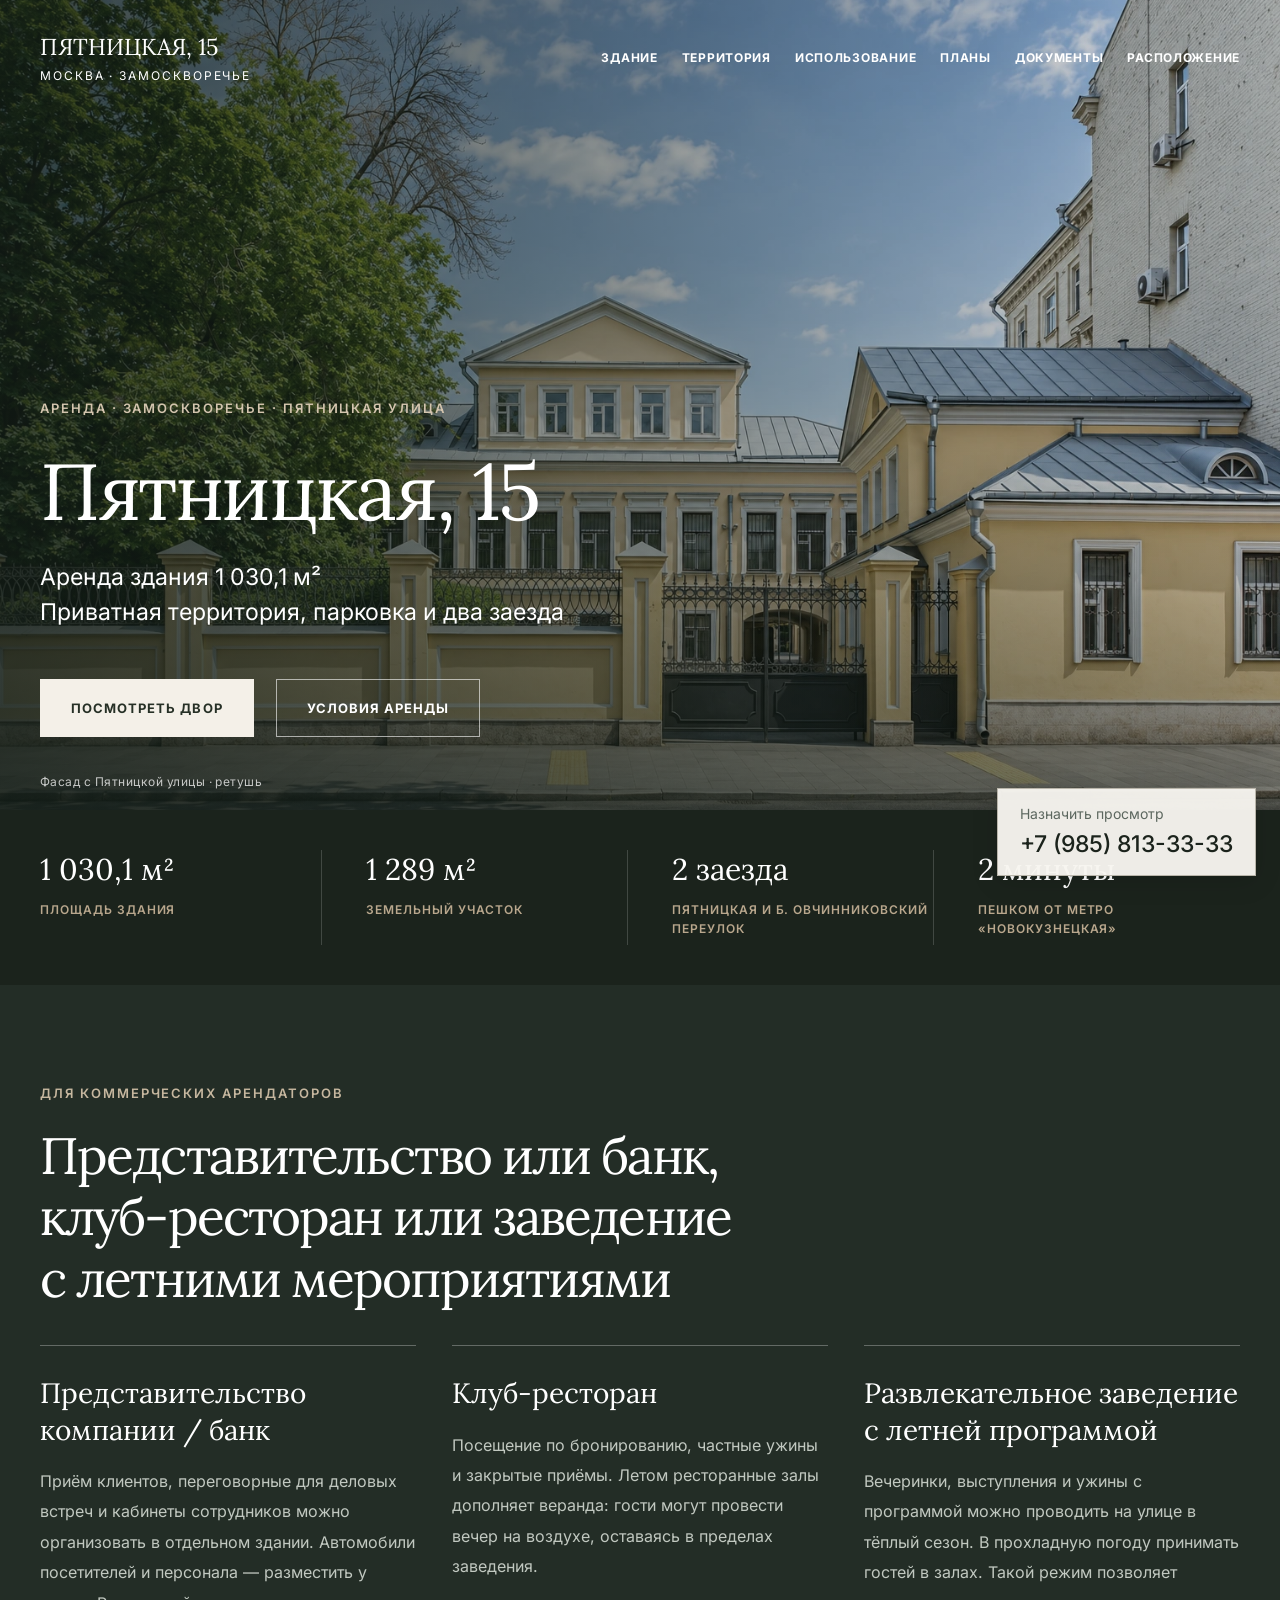
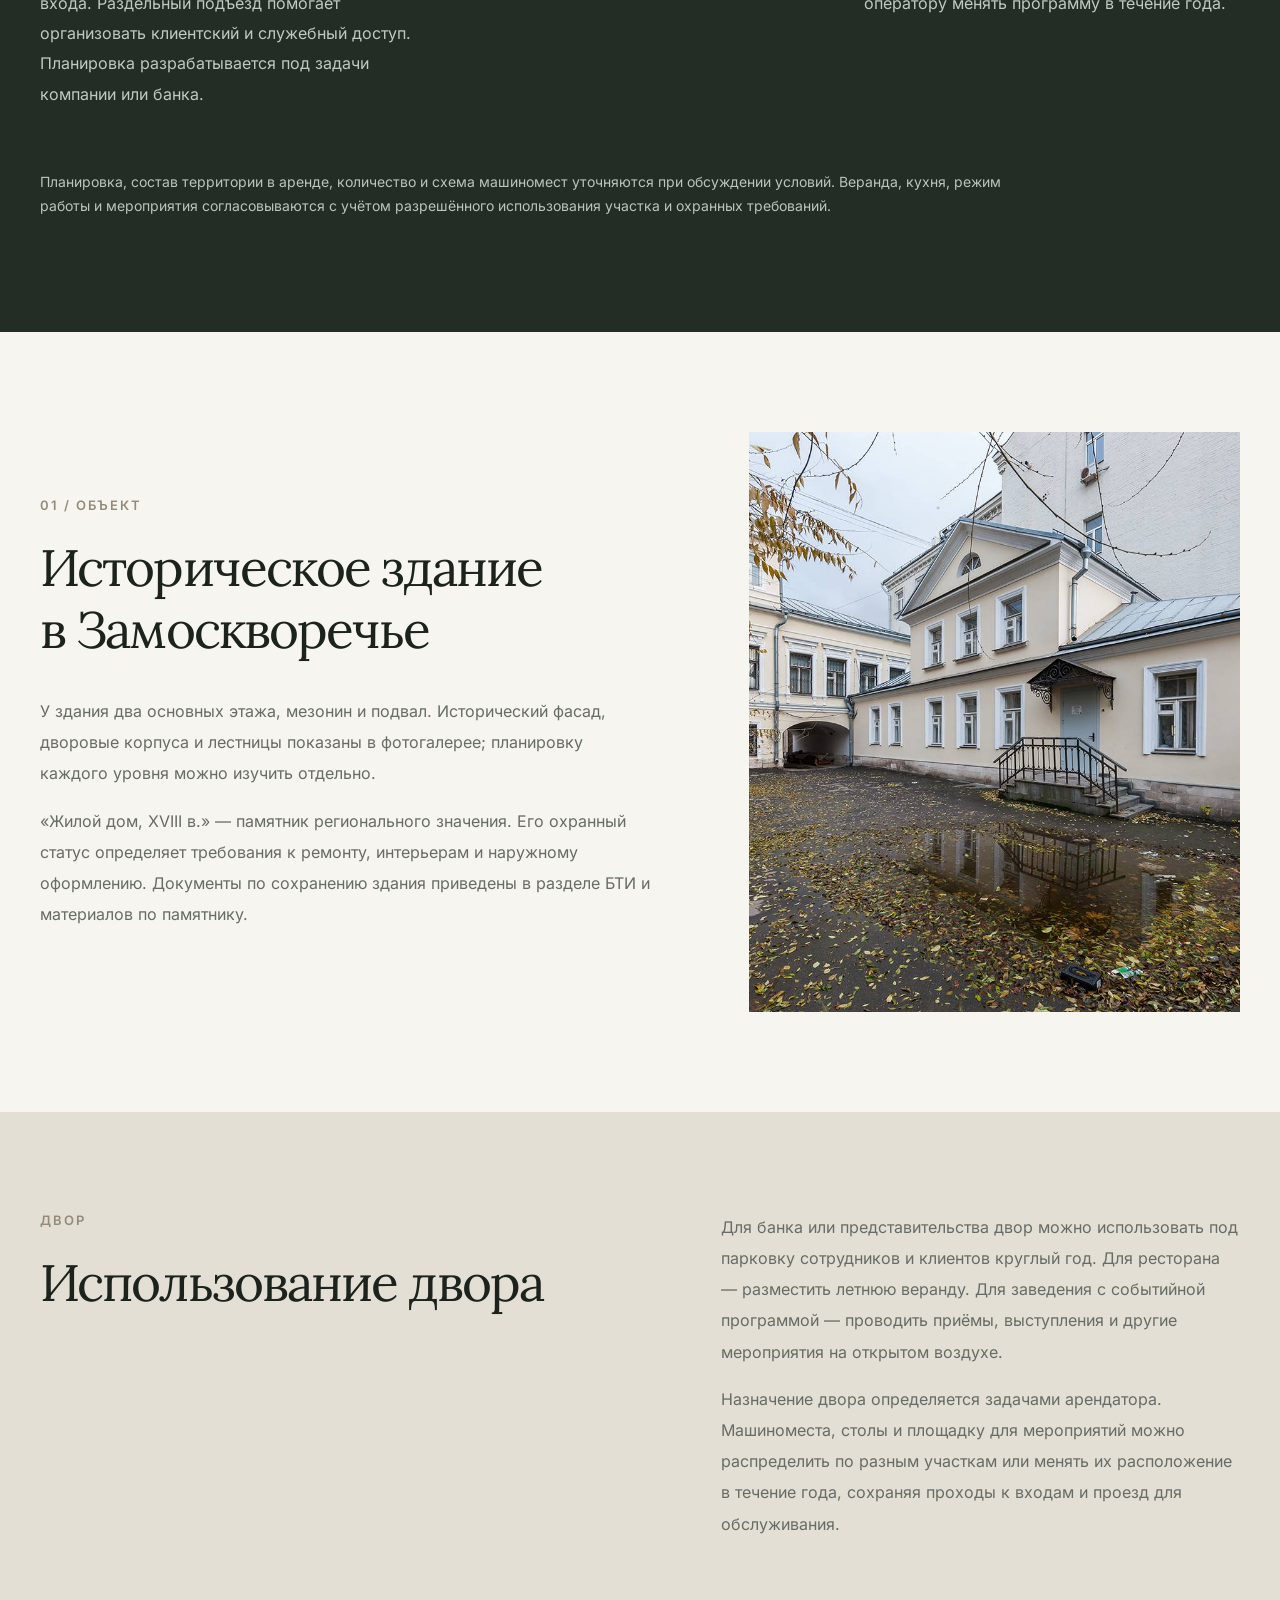
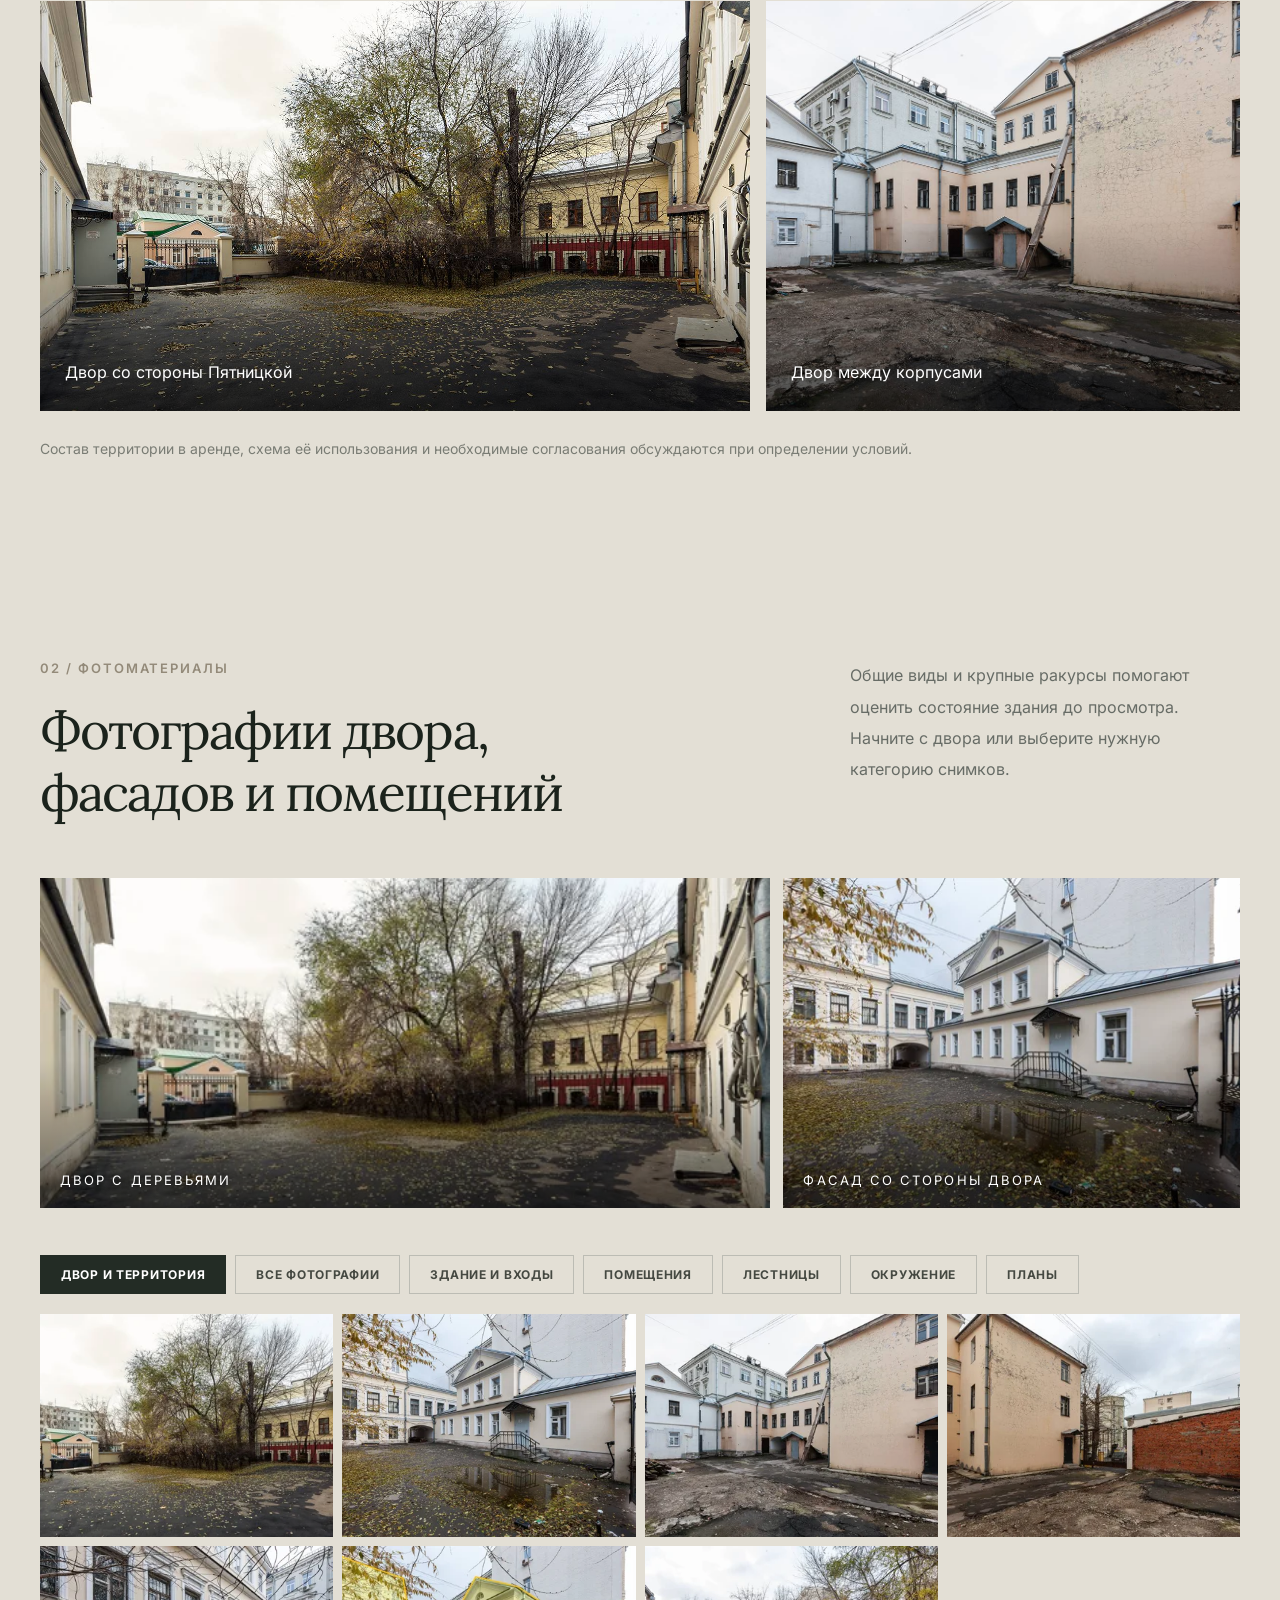
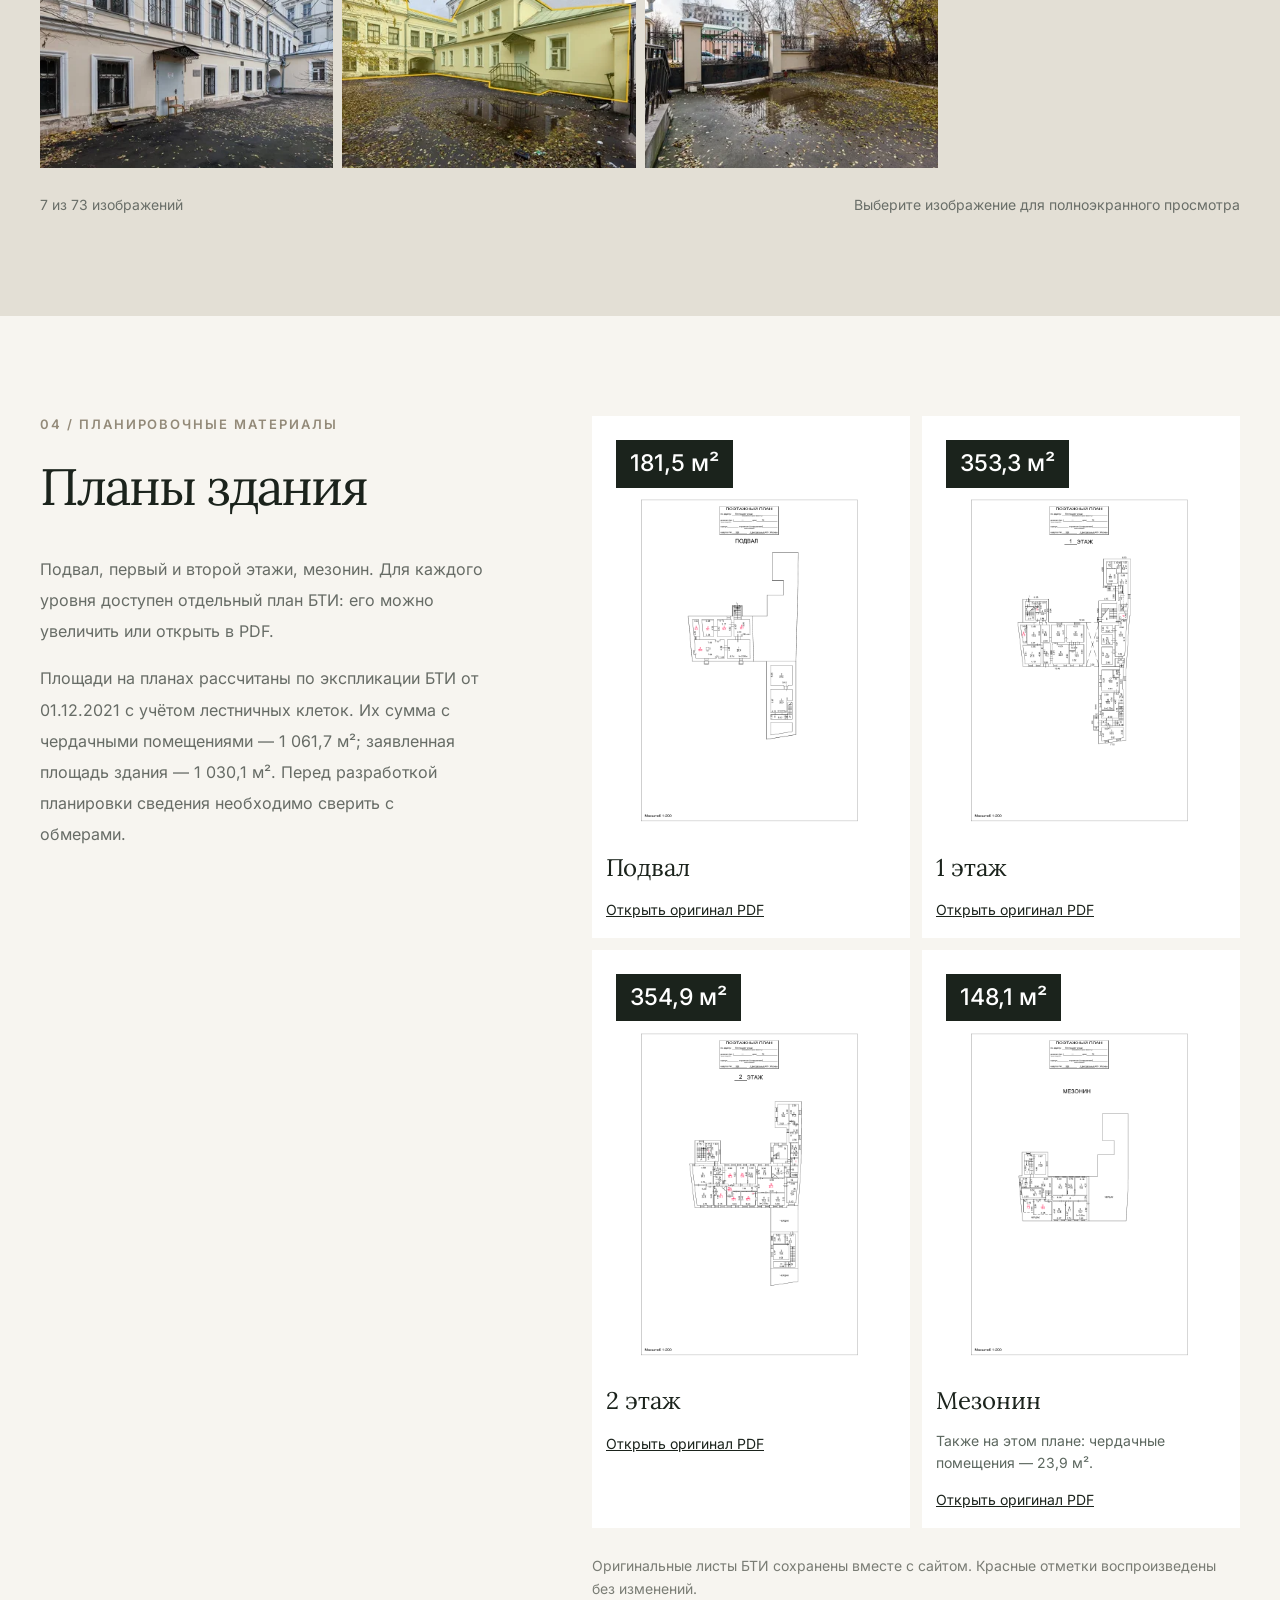
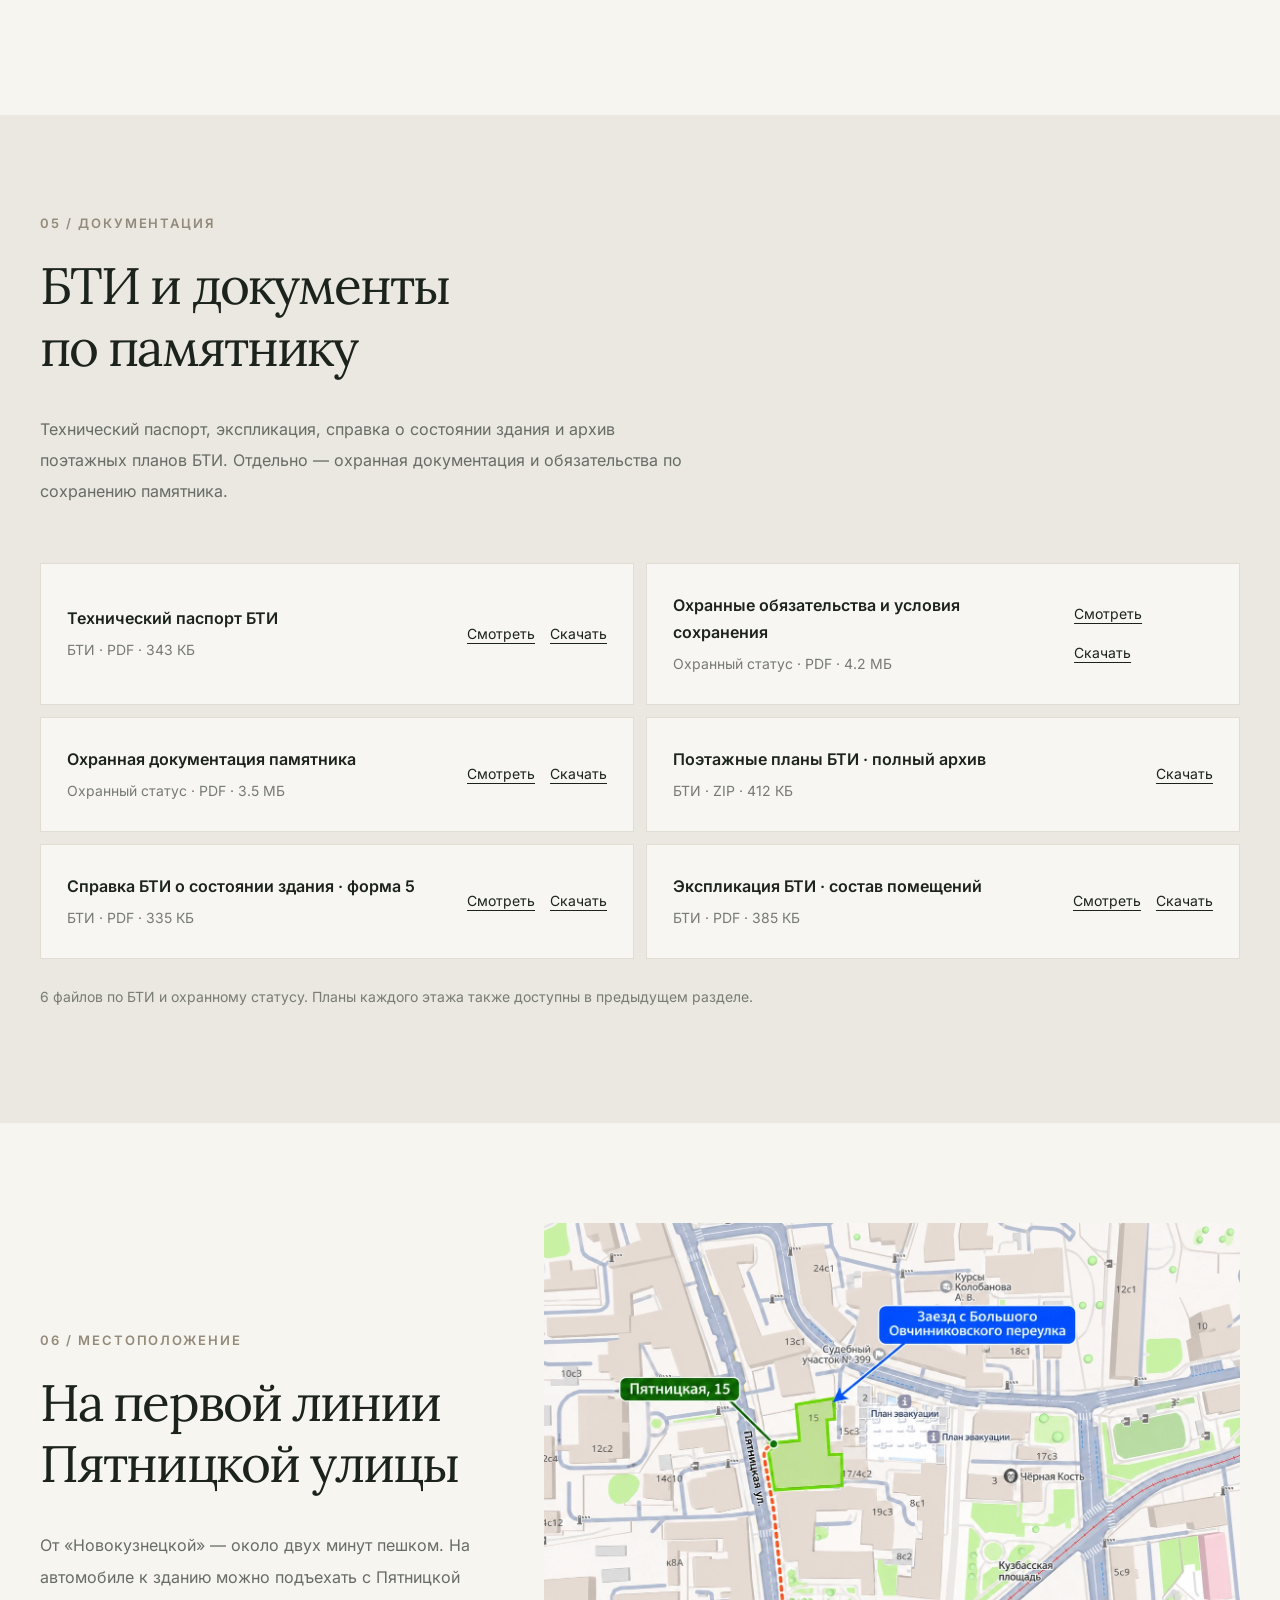
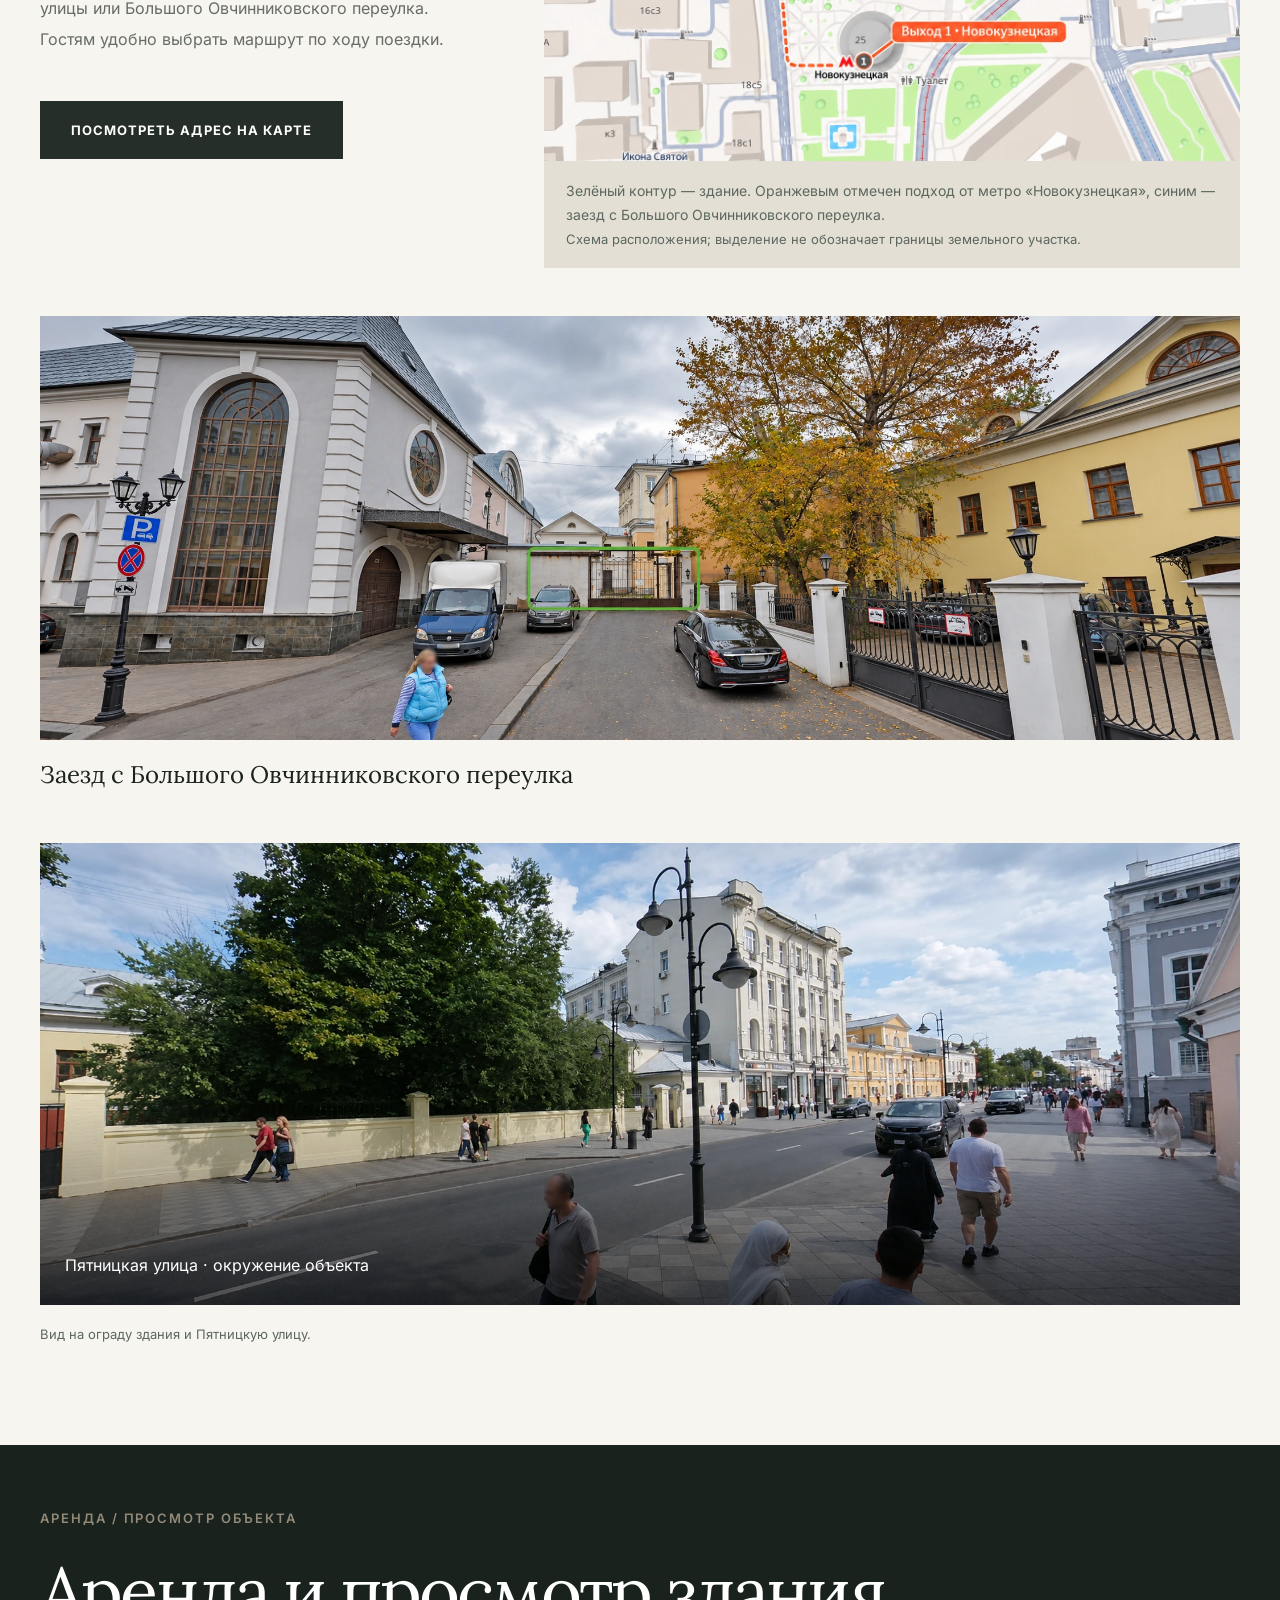
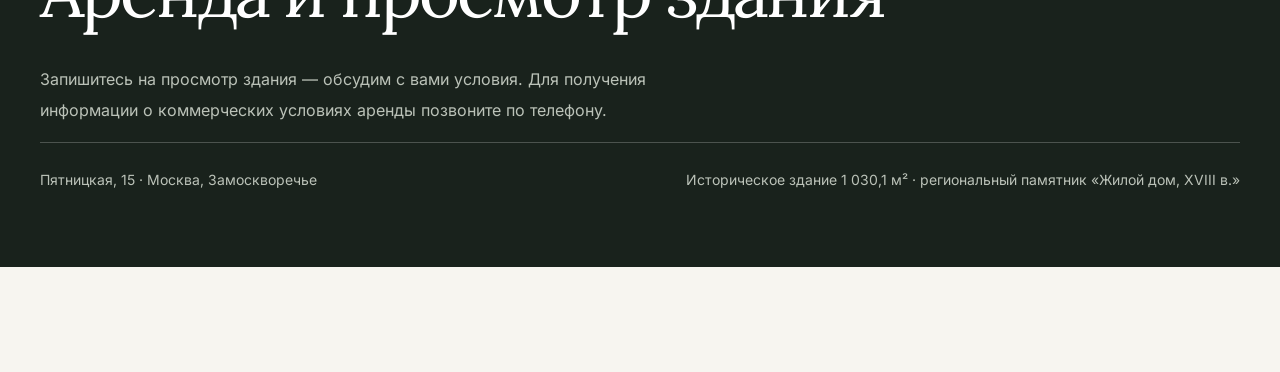
==== pyatnitskaya-15/index.html @ 54754fb4 "Label floor plans with verified BTI areas and separate attic area" ====
<!doctype html><html lang="ru"><head><meta charset="utf-8"><meta name="viewport" content="width=device-width,initial-scale=1"><meta name="theme-color" content="#f0eee9"><meta name="description" content="Аренда здания 1 030,1 м² на первой линии Пятницкой. Приватная территория, парковка, два заезда. Две минуты от метро. Для представительства компании, банка, клуб-ресторана и летних мероприятий."><title>Пятницкая, 15 — аренда здания 1 030,1 м² с двором</title><style>@font-face {
  font-family: 'Inter';
  font-style: normal;
  font-weight: 400;
  font-display: swap;
  src: url(assets/fonts/font-0.ttf) format('truetype');
}
@font-face {
  font-family: 'Inter';
  font-style: normal;
  font-weight: 500;
  font-display: swap;
  src: url(assets/fonts/font-1.ttf) format('truetype');
}
@font-face {
  font-family: 'Inter';
  font-style: normal;
  font-weight: 600;
  font-display: swap;
  src: url(assets/fonts/font-2.ttf) format('truetype');
}
@font-face {
  font-family: 'Inter';
  font-style: normal;
  font-weight: 700;
  font-display: swap;
  src: url(assets/fonts/font-3.ttf) format('truetype');
}
@font-face {
  font-family: 'Lora';
  font-style: normal;
  font-weight: 400;
  font-display: swap;
  src: url(assets/fonts/font-4.ttf) format('truetype');
}

:root{--ink:#252a25;--muted:#656a63;--paper:#f6f5f1;--wash:#eae8e1;--accent:#a29783;--night:#212b25}*{box-sizing:border-box}html{scroll-behavior:smooth}body{margin:0;background:var(--paper);font:15px/1.7 Inter,Inter,sans-serif;color:var(--ink);overflow-x:hidden}button,a{font:inherit}a{text-decoration:none;color:inherit}button{cursor:pointer}h1,h2,h3,p{margin-top:0}.serif,h1,h2,h3{font-family:Lora,Lora,serif;font-weight:400}.caps{font:600 11px/1.5 Inter,sans-serif;letter-spacing:.22em;text-transform:uppercase}.wrap{width:min(1380px,calc(100% - 112px));margin:auto}.section{padding:128px 0}.no{font:600 11px Inter;letter-spacing:.19em;text-transform:uppercase;color:#938a79;margin-bottom:24px}.top{position:absolute;left:0;right:0;top:0;z-index:10;color:#fff;display:flex;align-items:center;justify-content:space-between;border-bottom:1px solid #ffffff45;padding:29px 4vw}.brand{font:24px/1.1 Lora,serif;white-space:nowrap}.brand span{font:11px Inter,sans-serif;letter-spacing:.16em;display:block;margin-top:9px}.links{display:flex;align-items:center;gap:31px}.links a{font-size:10px;letter-spacing:.15em;text-transform:uppercase;font-weight:700}.menu{display:none;background:none;border:0;color:white;font-size:27px}.hero{position:relative;height:min(890px,100svh);min-height:640px;background:#3a443b;color:white;overflow:hidden}.hero-visual{position:absolute;inset:0;background-size:cover;background-position:center;filter:saturate(.82) contrast(1.03);transform:scale(1.01)}.hero::before{content:"";position:absolute;inset:0;z-index:1;background:linear-gradient(90deg,rgba(19,29,23,.80) 0%,rgba(21,31,25,.44) 54%,rgba(22,27,21,.12) 100%),linear-gradient(0deg,rgba(11,22,16,.50),transparent 45%)}.hero-inner{z-index:2;position:absolute;left:8%;right:6%;bottom:12%;max-width:1050px}.hero .caps{color:#e1dcd0}.hero h1{font-size:clamp(66px,8.1vw,138px);line-height:1.12;letter-spacing:-.045em;margin:28px 0 24px}.hero-sub{font-size:clamp(17px,2vw,23px);line-height:1.55;max-width:700px;font-weight:400}.hero-bottom{display:flex;align-items:center;gap:22px;flex-wrap:wrap;margin-top:48px}.cta{display:inline-block;padding:17px 30px;background:#f4f0e8;border:1px solid #f4f0e8;color:#263026;text-transform:uppercase;font-size:11px;letter-spacing:.12em;font-weight:700;transition:.2s}.cta:hover{background:#ddd6c8}.cta.ghost{background:transparent;color:white;border-color:#ffffff9a}.photo-note{position:absolute;z-index:2;bottom:27px;right:5%;color:#ffffffbd;font-size:10px;letter-spacing:.13em;text-transform:uppercase}.stats{background:#232c25;color:white;display:grid;grid-template-columns:repeat(3,1fr);padding:49px max(7%,calc((100vw - 1360px)/2));gap:25px}.stat{border-right:1px solid #ffffff2b;padding-left:35px}.stat:first-child{padding-left:0}.stat:last-child{border:0}.stat strong{font:34px Lora;display:block;white-space:nowrap}.stat small{display:block;color:#c0bcae;font:600 10px Inter;letter-spacing:.18em;text-transform:uppercase;margin-top:12px}.intro{display:grid;grid-template-columns:1fr 48%;gap:9%;align-items:center}.intro h2,.title{font-size:clamp(43px,5.5vw,79px);line-height:1.24;letter-spacing:-.037em;margin:0 0 36px}.copy{font-size:16px;color:#676c66;max-width:650px;line-height:1.95}.intro-pic{width:100%;aspect-ratio:.89;object-fit:cover;background:#d1cec6}.columns{display:grid;grid-template-columns:repeat(2,1fr);gap:16px;margin-top:46px}.fact{border-top:1px solid #cacac2;padding-top:16px}.fact span{display:block;font-size:10px;letter-spacing:.17em;text-transform:uppercase;color:#888d86}.fact b{display:block;margin-top:7px;font-size:14px;font-weight:600}.gallery-section{background:#e8e6df}.gallery-header{display:flex;justify-content:space-between;gap:60px;align-items:end;margin-bottom:55px}.gallery-header .title{margin:0}.gallery-header .copy{max-width:390px;font-size:14px}.featured{display:grid;grid-template-columns:1.6fr 1fr;gap:13px}.featured button{border:0;background:#d4d2ca;padding:0;overflow:hidden;position:relative;aspect-ratio:1.35}.featured button:first-child{aspect-ratio:1.52}.featured img{width:100%;height:100%;object-fit:cover;transition:transform .5s}.featured button:hover img{transform:scale(1.04)}.featured span{position:absolute;bottom:17px;left:20px;color:white;text-shadow:0 1px 9px black;font-size:11px;letter-spacing:.16em;text-transform:uppercase}.filters{display:flex;align-items:center;flex-wrap:wrap;gap:9px;margin:47px 0 20px}.filter{padding:11px 20px;border:1px solid #bcbcb4;background:transparent;color:#454942;font:700 10px Inter;letter-spacing:.12em;text-transform:uppercase}.filter.active{background:#232c25;color:#fff;border-color:#232c25}.gallery-grid{display:grid;grid-template-columns:repeat(4,minmax(0,1fr));gap:9px}.gallery-grid button{border:0;padding:0;aspect-ratio:1.32;background:#d3d0c8;position:relative;overflow:hidden}.gallery-grid img{width:100%;height:100%;object-fit:cover;transition:.3s}.gallery-grid button:hover img{transform:scale(1.055)}.num{position:absolute;bottom:7px;right:9px;background:#242d26a3;color:white;padding:2px 8px;font-size:10px}.count{display:flex;justify-content:space-between;gap:20px;font-size:12px;color:#696e68;margin:25px 0 0}.dark{background:#232d26;color:white}.dark .no{color:#c6b79f}.dark .copy{color:#c5cbc2}.advantages{display:grid;grid-template-columns:repeat(3,1fr);gap:6%;margin-top:64px}.adv{border-top:1px solid #ffffff4a;padding-top:21px}.adv h3{font-size:29px;margin:22px 0 18px}.adv p{font-size:14px;color:#c1c8c0;line-height:1.85}.plans{display:grid;grid-template-columns:37% 1fr;gap:9%;align-items:start}.plans img{width:100%;max-height:660px;object-fit:contain;background:white;padding:18px}.plans-stage{display:grid;grid-template-columns:repeat(2,1fr);gap:12px}.plans-stage button{border:0;background:white;padding:12px;min-height:190px}.plans-stage button img{height:240px}.plans-stage button span{font-size:11px;text-transform:uppercase;letter-spacing:.13em;color:#656a63}.docs{background:#eae8e1}.docgrid{display:grid;grid-template-columns:repeat(2,1fr);gap:12px;margin-top:55px}.doc{background:#f7f6f2;padding:28px 26px;min-height:108px;display:flex;align-items:center;justify-content:space-between;gap:18px;transition:background .2s;border:1px solid #e1ddd3;text-align:left}.doc:hover{background:white}.doc strong{font-weight:600;font-size:14px;display:block}.doc small{color:#777b73;font-size:11px;display:block;margin-top:6px}.doc em{font-style:normal;color:#8a887e;font-size:23px}.location{display:grid;grid-template-columns:43% 1fr;gap:7%;align-items:center}.location .title{font-size:clamp(40px,4vw,62px)}.map{border:0;width:100%;height:430px;filter:grayscale(1)}.footer{background:#19221c;color:white;padding:90px 0 35px}.footer h2{font-size:clamp(50px,7vw,104px);line-height:1.2;letter-spacing:-.04em;margin:20px 0 70px}.footline{border-top:1px solid #ffffff38;padding-top:25px;display:flex;justify-content:space-between;font-size:11px;color:#bbc2b8;gap:25px}.overlay{position:fixed;inset:0;background:rgba(12,19,14,.96);z-index:60;display:none;align-items:center;justify-content:center}.overlay.open{display:flex}.overlay img{max-width:min(1300px,calc(100vw - 120px));max-height:85vh;object-fit:contain}.overlay .close,.overlay .prev,.overlay .next{position:absolute;background:#ffffff1c;color:white;border:1px solid #ffffff50;width:50px;height:50px;font-size:28px}.overlay .close{top:24px;right:25px}.overlay .prev{left:18px}.overlay .next{right:18px}.overlay .counter{position:absolute;bottom:18px;color:white;letter-spacing:.14em;font-size:12px}.pdf{position:fixed;inset:0;display:none;z-index:70;background:#151c17;padding:65px 4% 20px}.pdf.open{display:block}.pdf iframe{border:0;width:100%;height:100%;background:white}.pdf .close{position:absolute;right:4%;top:14px;background:#f2f0e9;color:#19221c;border:0;padding:9px 22px;font-size:12px;font-weight:700}.hint{color:#797c74;font-size:12px;line-height:1.7;margin-top:26px}.empty{background:#e4e0d6;padding:30px;font-size:14px;color:#646a64}.hidden{display:none!important}
@media(max-width:900px){.wrap{width:calc(100% - 48px)}.top{padding:24px}.menu{display:block}.links{display:none;position:absolute;left:0;right:0;top:88px;background:#243027;padding:23px;flex-direction:column;align-items:start}.links.open{display:flex}.hero-inner{left:6%;right:6%}.stats{padding:35px 24px}.stat{padding-left:15px}.stat strong{font-size:25px}.intro,.plans,.location{grid-template-columns:1fr}.intro-pic{max-height:640px;aspect-ratio:1.25}.advantages{gap:25px}.gallery-grid{grid-template-columns:repeat(3,1fr)}.section{padding:88px 0}.gallery-header{display:block}.gallery-header .copy{margin-top:25px}.plans-stage{grid-template-columns:repeat(2,1fr)}}
@media(max-width:600px){.hero{min-height:680px;height:90svh}.hero h1{font-size:61px}.hero-inner{bottom:16%}.hero-sub{font-size:16px}.cta{padding:14px 20px}.photo-note{font-size:9px;bottom:15px}.stats{grid-template-columns:1fr 1fr;gap:28px}.stat{border:0;padding-left:0}.stat:last-child{grid-column:span 2}.stat strong{font-size:25px}.stat small{font-size:9px}.section{padding:73px 0}.intro h2,.title{font-size:41px}.columns{grid-template-columns:1fr}.featured{grid-template-columns:1fr}.featured button{aspect-ratio:1.4!important}.gallery-grid{grid-template-columns:repeat(2,1fr);gap:6px}.filters{gap:6px}.filter{padding:10px 11px;font-size:9px}.advantages{grid-template-columns:1fr}.docgrid{grid-template-columns:1fr}.plans-stage button img{height:175px}.overlay img{max-width:100%;max-height:75vh}.overlay .prev,.overlay .next{bottom:16px;top:auto}.footer h2{font-size:48px}.footline{display:block}.footline span{display:block;margin-top:12px}}

:root{--ink:#1b231c;--muted:#5c675f;--paper:#f7f5f0;--wash:#e3dfd5;--accent:#b9a78d;--night:#1b231c}body{font-size:16px}.wrap{width:min(1230px,calc(100% - 80px))}.top{padding:34px max(40px,calc((100vw - 1250px)/2));border-bottom:0}.brand{font-size:23px}.brand span{font-size:12px}.links{gap:24px}.links a{font-size:12px;letter-spacing:.06em}.hero{height:810px;min-height:650px;max-height:100svh}.hero-inner{left:max(40px,calc((100vw - 1230px)/2));bottom:9%;max-width:1100px}.hero h1{font-size:clamp(60px,6.2vw,96px);font-weight:400;letter-spacing:-.03em}.hero-sub{font-size:23px}.hero .caps{color:#d4c5af}.caps,.no{font-size:13px;letter-spacing:.15em}.cta{font-size:13px;letter-spacing:.08em}.photo-note{font-size:12px;text-transform:none}.stats{background:var(--night);padding:40px max(40px,calc((100vw - 1230px)/2));min-height:175px}.stat small{font-size:12px;color:var(--accent)}.section{padding:100px 0}.intro{grid-template-columns:1.25fr 1fr;gap:8%}.intro h2,.title{font-size:clamp(40px,4vw,58px);line-height:1.2}.intro-pic{height:580px;aspect-ratio:auto}.fact span{font-size:12px}.gallery-section{background:#e3dfd5}.featured{grid-template-columns:1.6fr 1fr}.featured button,.featured button:first-child{aspect-ratio:auto;height:330px}.featured span{font-size:13px}.featured button:after{content:'';position:absolute;inset:55% 0 0;background:linear-gradient(transparent,#0008);pointer-events:none}.featured span{z-index:1}.filter{font-size:12px;letter-spacing:.06em}.gallery-grid img{height:100%;object-fit:cover}.gallery-grid button[data-category=plans] img{object-fit:contain;background:white}.count,.hint,.doc small{font-size:14px}.doc strong{font-size:16px}.doc-actions{display:flex;gap:15px;align-items:center}.doc-actions a{font-size:14px;text-decoration:underline;text-underline-offset:4px}.doc{min-height:115px}.plans-stage{grid-template-columns:1fr 1fr}.plan-card{background:white;padding:14px}.plans-stage .plan-card button{width:100%;padding:0;display:block}.plans-stage button img{height:330px;padding:0}.plan-card h3{font-size:24px;margin:15px 0 8px}.plan-card a{font-size:14px;text-decoration:underline}.address-panel{background:#e3dfd5;min-height:370px;padding:45px;display:flex;flex-direction:column;justify-content:center}.address-panel strong{font:46px Lora;display:block;margin:30px 0 20px}.address-line{height:1px;background:#b9b5aa;margin:20px 0}.pdf-download a{margin-right:20px;text-decoration:underline}.pdf-download{position:absolute;left:4%;top:18px;color:white;text-decoration:underline}.overlay .counter{max-width:65%;text-align:center;bottom:20px}.footer{padding-top:65px}.footer h2{font-size:70px;margin-bottom:30px}.footline{font-size:14px}.footer .copy{color:#bbc2b8}a:focus-visible,button:focus-visible{outline:3px solid #c0a16f;outline-offset:5px}button{touch-action:manipulation}.adv p{font-size:16px}.gallery-header .copy{font-size:16px}
@media(max-width:900px){.intro,.plans,.location{gap:40px}.wrap{width:calc(100% - 48px)}.top{padding:25px 24px}.hero-inner{left:24px;right:24px}.intro{grid-template-columns:1fr}.intro-pic{height:450px}.hero-sub{font-size:20px}.plans-stage button img{height:300px}.links{gap:20px}.gallery-grid{grid-template-columns:repeat(3,minmax(0,1fr))}.doc{padding:22px;align-items:start;flex-direction:column}.stats{padding:35px 24px}.photo-note{max-width:85%;text-align:right}}
@media(max-width:600px){.hero{height:90svh;min-height:640px}.hero h1{font-size:58px}.hero-inner{bottom:14%}.hero-sub{font-size:18px}.hero-bottom{gap:10px;margin-top:30px}.cta{font-size:12px;padding:15px}.brand{font-size:22px}.section{padding:70px 0}.title,.intro h2{font-size:40px}.intro-pic{height:380px}.stats{min-height:0}.stat small{font-size:12px}.featured button,.featured button:first-child{height:260px;aspect-ratio:auto!important}.gallery-grid{grid-template-columns:repeat(2,minmax(0,1fr))}.plans-stage{grid-template-columns:1fr}.plans-stage button img{height:430px}.count{display:block}.count span{display:block;margin:12px 0}.photo-note{font-size:12px}.filter{padding:10px 12px;font-size:12px}.footer h2{font-size:48px}.address-panel{padding:28px}.address-panel strong{font-size:38px}.overlay .counter{bottom:82px;max-width:90%}.overlay .close{top:16px;right:16px}}
@media(prefers-reduced-motion:reduce){html{scroll-behavior:auto}*{transition:none!important}}

.territory-section{background:#e3dfd5}.territory-intro{display:grid;grid-template-columns:1.15fr 1fr;gap:7%;align-items:start;margin-bottom:45px}.territory-intro .title{font-size:clamp(38px,4vw,58px)}.territory-mosaic{display:grid;grid-template-columns:1.5fr 1fr;gap:16px}.territory-photo{position:relative;display:block;border:0;padding:0;background:#293329;overflow:hidden;text-align:left;height:410px;width:100%}.territory-photo img{width:100%;height:100%;object-fit:cover;transition:transform .4s}.territory-photo:hover img{transform:scale(1.025)}.territory-photo:after{content:'';position:absolute;inset:55% 0 0;background:linear-gradient(transparent,#0009);pointer-events:none}.territory-photo span{position:absolute;bottom:25px;left:25px;right:20px;font-size:16px;color:white;z-index:1}.land-facts{display:grid;grid-template-columns:repeat(3,1fr);gap:35px;margin-top:45px}.land-facts>div{border-top:1px solid #b6b4a7;padding-top:22px}.land-facts strong{font:30px Lora,serif;display:block}.land-facts span{font-size:14px;display:block;margin-top:10px;color:#5c675f}.land-note{max-width:1050px;margin-bottom:0}.concept-grid{display:grid;grid-template-columns:1fr 1fr;gap:40px 65px;margin-top:55px}.concept-grid .adv h3{font-size:30px;margin-top:8px}.concept-grid .caps{color:#c6b79f}.concept-note{max-width:1000px;color:#bcc4ba!important;margin-top:45px}.footer .cta{margin:12px 0 50px}.gallery-header .title{max-width:770px}.gallery-header{align-items:start}.hero-sub{max-width:780px}.doc small .category{display:block}.photo-note{letter-spacing:.04em}
.location-visual{margin:0;background:#e3dfd5}.location{grid-template-columns:36% 1fr;gap:6%}.hero-visual{background-position:center 58%}.location-visual button{display:block;background:none;border:0;padding:0;width:100%;cursor:zoom-in}.location-visual img{display:block;width:100%;height:auto}.location-visual figcaption{padding:18px 22px;font-size:14px;color:#5c675f}.street-context{margin-top:50px}.street-context .territory-photo{height:auto;aspect-ratio:2.6}.street-context p{margin:18px 0 0}.source-note{font-size:13px;color:#5c675f}.doc .doc-actions{flex-wrap:wrap}.footer .footline{margin-top:10px}
@media(max-width:900px){.location{grid-template-columns:1fr}.territory-intro{grid-template-columns:1fr;gap:15px}.territory-mosaic{grid-template-columns:1fr 1fr}.territory-photo{height:320px}.location{gap:40px}.gallery-header{display:block}}
@media(max-width:600px){.territory-mosaic,.land-facts,.concept-grid{grid-template-columns:1fr}.territory-photo{height:285px}.land-facts{gap:25px}.territory-intro .title{font-size:38px}.concept-grid{gap:30px}.concept-grid .adv h3{font-size:28px}.land-note{font-size:13px}.footer .cta{font-size:12px;padding:15px 16px;max-width:100%}.street-context .territory-photo{aspect-ratio:1.45}.street-context .territory-photo img{object-position:38% center}.stat strong{font-size:24px}.stat:last-child strong{font-size:28px}.location-visual{margin-top:0}}

.stats{grid-template-columns:repeat(4,minmax(0,1fr));gap:24px}.stat{padding-left:20px}.stat strong{font-size:30px}.stat small{line-height:1.6;letter-spacing:.08em}.commercial-section .title{font-size:clamp(38px,4vw,58px);max-width:1060px}.commercial-benefits{display:flex;flex-wrap:wrap;gap:15px 40px;margin:0 0 40px;color:#d8c8ac;font-size:17px}.commercial-section .concept-grid{grid-template-columns:repeat(3,minmax(0,1fr));gap:36px;margin-top:0}.commercial-section .adv h3{font-size:28px;line-height:1.3}.commercial-section .adv p{font-size:16px;line-height:1.9}.viewing-contact{position:fixed;right:24px;bottom:24px;z-index:40;background:#f7f5f0f5;color:#1b231c;border:1px solid #b9b5aa;padding:15px 22px;box-shadow:0 5px 25px #0002;display:flex;flex-direction:column;gap:4px;max-width:calc(100vw - 48px)}.viewing-contact span{font:14px/1.4 Inter,Arial,sans-serif;color:#5c675f}.viewing-contact a{font:500 23px/1.4 Inter,Arial,sans-serif;text-decoration:none;white-space:nowrap}.viewing-contact a:hover{text-decoration:underline;text-underline-offset:5px}body{padding-bottom:105px}.footer{padding-bottom:75px}
@media(max-width:1000px){.stats{grid-template-columns:repeat(2,minmax(0,1fr))}.stat{padding-left:0;border:0}.stat:last-child{grid-column:auto}.commercial-section .concept-grid{grid-template-columns:1fr;gap:28px}.commercial-section .adv h3{font-size:30px}.commercial-section .adv p{max-width:780px}.commercial-benefits{gap:12px 24px}}
@media(max-width:600px){.stat strong{font-size:25px}.stat small{font-size:12px}.commercial-section .title{font-size:36px}.commercial-benefits{display:grid;gap:10px;font-size:16px}.commercial-section .adv h3{font-size:28px}.viewing-contact{right:12px;bottom:12px;max-width:calc(100vw - 24px);padding:11px 17px;gap:1px}.viewing-contact span{font-size:13px}.viewing-contact a{font-size:21px}body{padding-bottom:100px}.hero-sub{font-size:18px}.hero-bottom{margin-top:24px}}
.photo-note{left:40px;right:auto;bottom:18px}@media(max-width:600px){.photo-note{left:24px;right:auto;bottom:18px;text-align:left}}
.entrance-view{margin-top:48px;margin-bottom:0}.entrance-view button{border:0;padding:0;background:#e3dfd5;display:block;width:100%;cursor:zoom-in}.entrance-view img{width:100%;height:auto;display:block}.entrance-view figcaption{font:24px/1.45 Lora,Georgia,serif;color:#1b231c;padding-top:18px}@media(max-width:600px){.entrance-view{margin-top:30px}.entrance-view figcaption{font-size:21px}}
.plans-stage .plan-card button{position:relative;padding-top:64px}.plan-area{position:absolute;top:10px;left:10px;z-index:1;background:#1b231c;color:#fff;padding:8px 14px;font:500 23px/1.35 Inter,Arial,sans-serif;white-space:nowrap;pointer-events:none}.plan-area-note{font:14px/1.6 Inter,Arial,sans-serif;color:#5c675f;margin:0 0 12px}.plans-stage .plan-area{text-transform:none;letter-spacing:0;color:white;font-size:23px}@media(max-width:600px){.plans-stage .plan-area{font-size:22px}}
</style></head><body>
<header class="top"><a class="brand" href="#">ПЯТНИЦКАЯ, 15<span>МОСКВА · ЗАМОСКВОРЕЧЬЕ</span></a><nav id="nav" class="links"><a href="#building">Здание</a><a href="#territory">Территория</a><a href="#advantages">Использование</a><a href="#plans">Планы</a><a href="#docs">Документы</a><a href="#location">Расположение</a></nav><button class="menu" id="menu" aria-label="Открыть меню">☰</button></header>
<section class="hero"><div id="heroPic" class="hero-visual"></div><div class="hero-inner"><div class="caps">Аренда · Замоскворечье · Пятницкая улица</div><h1>Пятницкая, 15</h1><div class="hero-sub">Аренда здания 1 030,1 м²<br>Приватная территория, парковка и два заезда</div><div class="hero-bottom"><a class="cta" href="#territory">Посмотреть двор</a><a class="cta ghost" href="#contact">Условия аренды</a></div></div><div class="photo-note">Фасад с Пятницкой улицы · ретушь</div></section>
<div class="stats"><div class="stat"><strong>1 030,1 м²</strong><small>Площадь здания</small></div><div class="stat"><strong>1 289 м²</strong><small>Земельный участок</small></div><div class="stat"><strong>2 заезда</strong><small>Пятницкая и Б. Овчинниковский переулок</small></div><div class="stat"><strong>2 минуты</strong><small>Пешком от метро «Новокузнецкая»</small></div></div>
<section class="section dark commercial-section" id="advantages"><div class="wrap"><div class="no">Для коммерческих арендаторов</div><h2 class="title">Представительство или банк,<br>клуб-ресторан или заведение<br>с летними мероприятиями</h2><div class="concept-grid"><article class="adv"><h3>Представительство компании / банк</h3><p>Приём клиентов, переговорные для деловых встреч и кабинеты сотрудников можно организовать в отдельном здании. Автомобили посетителей и персонала — разместить у входа. Раздельный подъезд помогает организовать клиентский и служебный доступ. Планировка разрабатывается под задачи компании или банка.</p></article><article class="adv"><h3>Клуб-ресторан</h3><p>Посещение по бронированию, частные ужины и закрытые приёмы. Летом ресторанные залы дополняет веранда: гости могут провести вечер на воздухе, оставаясь в пределах заведения.</p></article><article class="adv"><h3>Развлекательное заведение с летней программой</h3><p>Вечеринки, выступления и ужины с программой можно проводить на улице в тёплый сезон. В прохладную погоду принимать гостей в залах. Такой режим позволяет оператору менять программу в течение года.</p></article></div><p class="hint concept-note">Планировка, состав территории в аренде, количество и схема машиномест уточняются при обсуждении условий. Веранда, кухня, режим работы и мероприятия согласовываются с учётом разрешённого использования участка и охранных требований.</p></div></section>
<section class="section" id="building"><div class="wrap intro"><div><div class="no">01 / Объект</div><h2>Историческое здание<br>в Замоскворечье</h2><p class="copy">У здания два основных этажа, мезонин и подвал. Исторический фасад, дворовые корпуса и лестницы показаны в фотогалерее; планировку каждого уровня можно изучить отдельно.</p><p class="copy">«Жилой дом, XVIII в.» — памятник регионального значения. Его охранный статус определяет требования к ремонту, интерьерам и наружному оформлению. Документы по сохранению здания приведены в разделе БТИ и материалов по памятнику.</p></div><img id="introPic" class="intro-pic" alt="Фотография здания на Пятницкой улице" loading="lazy"></div></section>
<section class="section territory-section" id="territory"><div class="wrap"><div class="territory-intro"><div><div class="no">Двор</div><h2 class="title">Использование двора</h2></div><div><p class="copy">Для банка или представительства двор можно использовать под парковку сотрудников и клиентов круглый год. Для ресторана — разместить летнюю веранду. Для заведения с событийной программой — проводить приёмы, выступления и другие мероприятия на открытом воздухе.</p><p class="copy">Назначение двора определяется задачами арендатора. Машиноместа, столы и площадку для мероприятий можно распределить по разным участкам или менять их расположение в течение года, сохраняя проходы к входам и проезд для обслуживания.</p></div></div><div class="territory-mosaic"><button class="territory-photo" data-photo-url="assets/photos/04.jpg" aria-label="Увеличить фотографию двора"><img src="assets/photos/04.jpg" alt="Двор с деревьями перед историческим зданием" loading="lazy"><span>Двор со стороны Пятницкой</span></button><button class="territory-photo" data-photo-url="assets/photos/03.jpg" aria-label="Увеличить второй ракурс территории"><img src="assets/photos/03.jpg" alt="Двор между корпусами здания" loading="lazy"><span>Двор между корпусами</span></button></div><p class="hint land-note">Состав территории в аренде, схема её использования и необходимые согласования обсуждаются при определении условий.</p></div></section>
<section class="section gallery-section" id="photos"><div class="wrap"><div class="gallery-header"><div><div class="no">02 / Фотоматериалы</div><h2 class="title">Фотографии двора,<br>фасадов и помещений</h2></div><p class="copy">Общие виды и крупные ракурсы помогают оценить состояние здания до просмотра. Начните с двора или выберите нужную категорию снимков.</p></div><div id="featured" class="featured"></div><div class="filters" id="filters"><button class="filter active" data-filter="territory">Двор и территория</button><button class="filter" data-filter="all">Все фотографии</button><button class="filter" data-filter="exterior">Здание и входы</button><button class="filter" data-filter="interior">Помещения</button><button class="filter" data-filter="stairs">Лестницы</button><button class="filter" data-filter="surroundings">Окружение</button><button class="filter" data-filter="plans">Планы</button></div><div id="grid" class="gallery-grid"></div><div class="count"><span id="photoCount">Фотографии объекта</span><span>Выберите изображение для полноэкранного просмотра</span></div></div></section>

<section class="section" id="plans"><div class="wrap plans"><div><div class="no">04 / Планировочные материалы</div><h2 class="title">Планы здания</h2><p class="copy">Подвал, первый и второй этажи, мезонин. Для каждого уровня доступен отдельный план БТИ: его можно увеличить или открыть в PDF.</p><p class="copy">Площади на планах рассчитаны по экспликации БТИ от 01.12.2021 с учётом лестничных клеток. Их сумма с чердачными помещениями — 1 061,7 м²; заявленная площадь здания — 1 030,1 м². Перед разработкой планировки сведения необходимо сверить с обмерами.</p></div><div><div id="plansGrid" class="plans-stage"></div><p class="hint">Оригинальные листы БТИ сохранены вместе с сайтом. Красные отметки воспроизведены без изменений.</p></div></div></section>
<section class="section docs" id="docs"><div class="wrap"><div class="no">05 / Документация</div><h2 class="title">БТИ и документы<br>по памятнику</h2><p class="copy">Технический паспорт, экспликация, справка о состоянии здания и архив поэтажных планов БТИ. Отдельно — охранная документация и обязательства по сохранению памятника.</p><div class="docgrid" id="documents"></div><p class="hint" id="docWarning">6 файлов по БТИ и охранному статусу. Планы каждого этажа также доступны в предыдущем разделе.</p></div></section>
<section class="section" id="location"><div class="wrap location"><div><div class="no">06 / Местоположение</div><h2 class="title">На первой линии<br>Пятницкой улицы</h2><p class="copy">От «Новокузнецкой» — около двух минут пешком. На автомобиле к зданию можно подъехать с Пятницкой улицы или Большого Овчинниковского переулка. Гостям удобно выбрать маршрут по ходу поездки.</p><a class="cta" style="margin-top:30px;background:#252e28;color:white;border-color:#252e28" href="https://yandex.ru/maps/?text=Москва%2C%20Пятницкая%20улица%2C%2015" target="_blank" rel="noopener">Посмотреть адрес на карте</a></div><figure class="location-visual"><button data-visual-src="assets/editorial/location-map-driveway.webp" data-visual-title="Пятницкая, 15 · метро и заезд с Большого Овчинниковского переулка" aria-label="Увеличить схему расположения"><img src="assets/editorial/location-map-driveway.webp" alt="Пятницкая, 15 выделена зелёным; метро и пешеходный подход отмечены оранжевым; заезд с Большого Овчинниковского переулка обозначен синим" loading="lazy"></button><figcaption>Зелёный контур — здание. Оранжевым отмечен подход от метро «Новокузнецкая», синим — заезд с Большого Овчинниковского переулка.<br><span class="source-note">Схема расположения; выделение не обозначает границы земельного участка.</span></figcaption></figure></div><figure class="wrap entrance-view"><button data-visual-src="assets/editorial/ovchinnikovsky-entrance.webp" data-visual-title="Заезд с Большого Овчинниковского переулка" aria-label="Увеличить фотографию заезда с Большого Овчинниковского переулка"><img src="assets/editorial/ovchinnikovsky-entrance.webp" alt="Заезд с Большого Овчинниковского переулка: ворота в конце проезда выделены зелёным контуром" loading="lazy"></button><figcaption>Заезд с Большого Овчинниковского переулка</figcaption></figure><div class="wrap street-context"><button class="territory-photo" data-visual-src="assets/editorial/street-retouched.webp" data-visual-title="Пятницкая улица · окружение объекта" aria-label="Увеличить панораму улицы"><img src="assets/editorial/street-retouched.webp" alt="Историческое окружение Пятницкой улицы, фасад и ограда объекта" loading="lazy"><span>Пятницкая улица · окружение объекта</span></button><p class="source-note">Вид на ограду здания и Пятницкую улицу.</p></div></section>
<footer class="footer" id="contact"><div class="wrap"><div class="no">Аренда / просмотр объекта</div><h2>Аренда и просмотр здания</h2><p class="copy">Запишитесь на просмотр здания — обсудим с вами условия. Для получения информации о коммерческих условиях аренды позвоните по телефону.</p><div class="footline"><span>Пятницкая, 15 · Москва, Замоскворечье</span><span>Историческое здание 1 030,1 м² · региональный памятник «Жилой дом, XVIII в.»</span></div></div></footer>
<aside class="viewing-contact" aria-label="Назначить просмотр"><span>Назначить просмотр</span><a href="tel:+79858133333" aria-label="Позвонить для назначения просмотра: +7 (985) 813-33-33">+7 (985) 813-33-33</a></aside>
<div id="lightbox" class="overlay" role="dialog" aria-modal="true" aria-label="Фотография объекта"><button id="close" class="close" aria-label="Закрыть">×</button><button id="prev" class="prev" aria-label="Предыдущее фото">‹</button><img id="large" alt="Фотография объекта"><button id="next" class="next" aria-label="Следующее фото">›</button><span id="counter" class="counter"></span></div>
<div id="pdf" class="pdf" role="dialog" aria-modal="true" aria-label="Просмотр документа"><div class="pdf-download"><a id="downloadPdf" download>Скачать PDF</a><a id="openPdfTab" target="_blank" rel="noopener">Открыть в отдельной вкладке</a></div><button class="close" id="closePdf">Закрыть ×</button><iframe id="pdfFrame" title="Документ объекта"></iframe></div>
<script>
const manifest={"gallery":[{"url":"assets/photos/04.jpg","thumb":"assets/thumbs/04.webp","title":"Общий фасад здания-4","category":"territory"},{"url":"assets/photos/01.jpg","thumb":"assets/thumbs/01.webp","title":"Общий фасад здания","category":"territory"},{"url":"assets/photos/03.jpg","thumb":"assets/thumbs/03.webp","title":"Общий фасад здания-3","category":"territory"},{"url":"assets/photos/02.jpg","thumb":"assets/thumbs/02.webp","title":"Общий фасад здания-2","category":"territory"},{"url":"assets/photos/05.jpg","thumb":"assets/thumbs/05.webp","title":"Общий фасад здания-5","category":"territory"},{"url":"assets/photos/06.jpg","thumb":"assets/thumbs/06.webp","title":"Общий фасад здания-6","category":"territory"},{"url":"assets/photos/69.jpg","thumb":"assets/thumbs/69.webp","title":"Подъездные пути","category":"territory"},{"url":"assets/editorial/ovchinnikovsky-entrance.webp","thumb":"assets/editorial/ovchinnikovsky-entrance-thumb.webp","title":"Заезд с Большого Овчинниковского переулка","category":"exterior","edited":true},{"url":"assets/editorial/street-retouched.webp","thumb":"assets/editorial/street-retouched-thumb.webp","title":"Пятницкая улица и окружение · ретушь панорамы","category":"surroundings","edited":true},{"url":"assets/editorial/facade-retouched.webp","thumb":"assets/editorial/facade-retouched-thumb.webp","title":"Фасад с Пятницкой улицы · ретушь","category":"exterior","edited":true},{"url":"assets/photos/07.jpg","thumb":"assets/thumbs/07.webp","title":"Входная группа объекта","category":"exterior"},{"url":"assets/photos/08.jpg","thumb":"assets/thumbs/08.webp","title":"Входная группа объекта-2","category":"exterior"},{"url":"assets/photos/09.jpg","thumb":"assets/thumbs/09.webp","title":"Входная группа объекта-3","category":"exterior"},{"url":"assets/photos/10.jpg","thumb":"assets/thumbs/10.webp","title":"План здания · 1 этаж","category":"plans"},{"url":"assets/photos/11.jpg","thumb":"assets/thumbs/11.webp","title":"План здания · 2 этаж","category":"plans"},{"url":"assets/photos/12.jpg","thumb":"assets/thumbs/12.webp","title":"План здания · Мезонин","category":"plans"},{"url":"assets/photos/13.jpg","thumb":"assets/thumbs/13.webp","title":"План здания · Подвал","category":"plans"},{"url":"assets/photos/14.jpg","thumb":"assets/thumbs/14.webp","title":"Помещения, входящие в состав реализуемого объекта","category":"interior"},{"url":"assets/photos/15.jpg","thumb":"assets/thumbs/15.webp","title":"Помещения, входящие в состав реализуемого объекта-2","category":"interior"},{"url":"assets/photos/16.jpg","thumb":"assets/thumbs/16.webp","title":"Помещения, входящие в состав реализуемого объекта-3","category":"interior"},{"url":"assets/photos/17.jpg","thumb":"assets/thumbs/17.webp","title":"Помещения, входящие в состав реализуемого объекта-4","category":"interior"},{"url":"assets/photos/18.jpg","thumb":"assets/thumbs/18.webp","title":"Помещения, входящие в состав реализуемого объекта-5","category":"interior"},{"url":"assets/photos/19.jpg","thumb":"assets/thumbs/19.webp","title":"Помещения, входящие в состав реализуемого объекта-6","category":"interior"},{"url":"assets/photos/20.jpg","thumb":"assets/thumbs/20.webp","title":"Помещения, входящие в состав реализуемого объекта-7","category":"interior"},{"url":"assets/photos/21.jpg","thumb":"assets/thumbs/21.webp","title":"Помещения, входящие в состав реализуемого объекта-8","category":"interior"},{"url":"assets/photos/22.jpg","thumb":"assets/thumbs/22.webp","title":"Помещения, входящие в состав реализуемого объекта-9","category":"interior"},{"url":"assets/photos/23.jpg","thumb":"assets/thumbs/23.webp","title":"Помещения, входящие в состав реализуемого объекта-10","category":"interior"},{"url":"assets/photos/24.jpg","thumb":"assets/thumbs/24.webp","title":"Помещения, входящие в состав реализуемого объекта-11","category":"interior"},{"url":"assets/photos/25.jpg","thumb":"assets/thumbs/25.webp","title":"Помещения, входящие в состав реализуемого объекта-12","category":"interior"},{"url":"assets/photos/26.jpg","thumb":"assets/thumbs/26.webp","title":"Помещения, входящие в состав реализуемого объекта-13","category":"interior"},{"url":"assets/photos/27.jpg","thumb":"assets/thumbs/27.webp","title":"Помещения, входящие в состав реализуемого объекта-14","category":"interior"},{"url":"assets/photos/28.jpg","thumb":"assets/thumbs/28.webp","title":"Помещения, входящие в состав реализуемого объекта-15","category":"interior"},{"url":"assets/photos/29.jpg","thumb":"assets/thumbs/29.webp","title":"Помещения, входящие в состав реализуемого объекта-16","category":"interior"},{"url":"assets/photos/30.jpg","thumb":"assets/thumbs/30.webp","title":"Помещения, входящие в состав реализуемого объекта-17","category":"interior"},{"url":"assets/photos/31.jpg","thumb":"assets/thumbs/31.webp","title":"Помещения, входящие в состав реализуемого объекта-18","category":"interior"},{"url":"assets/photos/32.jpg","thumb":"assets/thumbs/32.webp","title":"Помещения, входящие в состав реализуемого объекта-19","category":"interior"},{"url":"assets/photos/33.jpg","thumb":"assets/thumbs/33.webp","title":"Помещения, входящие в состав реализуемого объекта-20","category":"interior"},{"url":"assets/photos/34.jpg","thumb":"assets/thumbs/34.webp","title":"Помещения, входящие в состав реализуемого объекта-21","category":"interior"},{"url":"assets/photos/35.jpg","thumb":"assets/thumbs/35.webp","title":"Помещения, входящие в состав реализуемого объекта-22","category":"interior"},{"url":"assets/photos/36.jpg","thumb":"assets/thumbs/36.webp","title":"Помещения, входящие в состав реализуемого объекта-23","category":"interior"},{"url":"assets/photos/37.jpg","thumb":"assets/thumbs/37.webp","title":"Помещения, входящие в состав реализуемого объекта-24","category":"interior"},{"url":"assets/photos/38.jpg","thumb":"assets/thumbs/38.webp","title":"Помещения, входящие в состав реализуемого объекта-25","category":"interior"},{"url":"assets/photos/39.jpg","thumb":"assets/thumbs/39.webp","title":"Помещения, входящие в состав реализуемого объекта-26","category":"interior"},{"url":"assets/photos/40.jpg","thumb":"assets/thumbs/40.webp","title":"Помещения, входящие в состав реализуемого объекта-27","category":"interior"},{"url":"assets/photos/41.jpg","thumb":"assets/thumbs/41.webp","title":"Помещения, входящие в состав реализуемого объекта-28","category":"interior"},{"url":"assets/photos/42.jpg","thumb":"assets/thumbs/42.webp","title":"Помещения, входящие в состав реализуемого объекта-29","category":"interior"},{"url":"assets/photos/43.jpg","thumb":"assets/thumbs/43.webp","title":"Помещения, входящие в состав реализуемого объекта-30","category":"interior"},{"url":"assets/photos/44.jpg","thumb":"assets/thumbs/44.webp","title":"Помещения, входящие в состав реализуемого объекта-31","category":"interior"},{"url":"assets/photos/45.jpg","thumb":"assets/thumbs/45.webp","title":"Помещения, входящие в состав реализуемого объекта-32","category":"interior"},{"url":"assets/photos/46.jpg","thumb":"assets/thumbs/46.webp","title":"Помещения, входящие в состав реализуемого объекта-33","category":"interior"},{"url":"assets/photos/47.jpg","thumb":"assets/thumbs/47.webp","title":"Помещения, входящие в состав реализуемого объекта-34","category":"interior"},{"url":"assets/photos/48.jpg","thumb":"assets/thumbs/48.webp","title":"Помещения, входящие в состав реализуемого объекта-35","category":"interior"},{"url":"assets/photos/49.jpg","thumb":"assets/thumbs/49.webp","title":"Помещения, входящие в состав реализуемого объекта-36","category":"interior"},{"url":"assets/photos/50.jpg","thumb":"assets/thumbs/50.webp","title":"Помещения, входящие в состав реализуемого объекта-37","category":"interior"},{"url":"assets/photos/51.jpg","thumb":"assets/thumbs/51.webp","title":"Помещения, входящие в состав реализуемого объекта-38","category":"interior"},{"url":"assets/photos/52.jpg","thumb":"assets/thumbs/52.webp","title":"Помещения, входящие в состав реализуемого объекта-39","category":"interior"},{"url":"assets/photos/53.jpg","thumb":"assets/thumbs/53.webp","title":"Помещения, входящие в состав реализуемого объекта-40","category":"interior"},{"url":"assets/photos/54.jpg","thumb":"assets/thumbs/54.webp","title":"Помещения, входящие в состав реализуемого объекта-41","category":"interior"},{"url":"assets/photos/55.jpg","thumb":"assets/thumbs/55.webp","title":"Помещения, входящие в состав реализуемого объекта-42","category":"interior"},{"url":"assets/photos/56.jpg","thumb":"assets/thumbs/56.webp","title":"Помещения, входящие в состав реализуемого объекта-43","category":"interior"},{"url":"assets/photos/57.jpg","thumb":"assets/thumbs/57.webp","title":"Помещения, входящие в состав реализуемого объекта-44","category":"interior"},{"url":"assets/photos/58.jpg","thumb":"assets/thumbs/58.webp","title":"Помещения, входящие в состав реализуемого объекта-45","category":"interior"},{"url":"assets/photos/59.jpg","thumb":"assets/thumbs/59.webp","title":"Помещения, входящие в состав реализуемого объекта-46","category":"interior"},{"url":"assets/photos/60.jpg","thumb":"assets/thumbs/60.webp","title":"Помещения, входящие в состав реализуемого объекта-47","category":"interior"},{"url":"assets/photos/61.jpg","thumb":"assets/thumbs/61.webp","title":"Помещения, входящие в состав реализуемого объекта-48","category":"interior"},{"url":"assets/photos/62.jpg","thumb":"assets/thumbs/62.webp","title":"Помещения, входящие в состав реализуемого объекта-49","category":"interior"},{"url":"assets/photos/63.jpg","thumb":"assets/thumbs/63.webp","title":"Помещения, входящие в состав реализуемого объекта-50","category":"interior"},{"url":"assets/photos/64.jpg","thumb":"assets/thumbs/64.webp","title":"Помещения, входящие в состав реализуемого объекта-51","category":"interior"},{"url":"assets/photos/65.jpg","thumb":"assets/thumbs/65.webp","title":"Помещения, входящие в состав реализуемого объекта-52","category":"interior"},{"url":"assets/photos/66.jpg","thumb":"assets/thumbs/66.webp","title":"Помещения, входящие в состав реализуемого объекта-53","category":"interior"},{"url":"assets/photos/67.jpg","thumb":"assets/thumbs/67.webp","title":"Лестничные марши и площадки","category":"stairs"},{"url":"assets/photos/68.jpg","thumb":"assets/thumbs/68.webp","title":"Лестничные марши и площадки-2","category":"stairs"},{"url":"assets/photos/70.jpg","thumb":"assets/thumbs/70.webp","title":"Близлежащие дороги или автомагистрали с указанием их наименований","category":"surroundings"}],"documents":[{"title":"Технический паспорт БТИ","url":"assets/documents/06.pdf","bytes":351668,"format":"PDF","section":"БТИ"},{"title":"Охранные обязательства и условия сохранения","url":"assets/documents/07.pdf","bytes":4435303,"format":"PDF","section":"Охранный статус"},{"title":"Охранная документация памятника","url":"assets/documents/10.pdf","bytes":3639734,"format":"PDF","section":"Охранный статус"},{"title":"Поэтажные планы БТИ · полный архив","url":"assets/documents/11.zip","bytes":421436,"format":"ZIP","section":"БТИ"},{"title":"Справка БТИ о состоянии здания · форма 5","url":"assets/documents/12.pdf","bytes":342612,"format":"PDF","section":"БТИ"},{"title":"Экспликация БТИ · состав помещений","url":"assets/documents/15.pdf","bytes":393984,"format":"PDF","section":"БТИ"}],"plans":[{"title":"Подвал","url":"assets/plans/level-0.png","pdf":"assets/plans/level-0.pdf","areaM2":181.5,"areaLabel":"181,5 м²","areaSource":"Экспликация БТИ от 01.12.2021"},{"title":"1 этаж","url":"assets/plans/level-1.png","pdf":"assets/plans/level-1.pdf","areaM2":353.3,"areaLabel":"353,3 м²","areaSource":"Экспликация БТИ от 01.12.2021"},{"title":"2 этаж","url":"assets/plans/level-2.png","pdf":"assets/plans/level-2.pdf","areaM2":354.9,"areaLabel":"354,9 м²","areaSource":"Экспликация БТИ от 01.12.2021"},{"title":"Мезонин","url":"assets/plans/level-3.png","pdf":"assets/plans/level-3.pdf","areaM2":148.1,"areaLabel":"148,1 м²","areaSource":"Экспликация БТИ от 01.12.2021","additionalAreaM2":23.9,"areaNote":"Также на этом плане: чердачные помещения — 23,9 м²."}]};const $=q=>document.querySelector(q);
const gallery=manifest.gallery,docs=manifest.documents;
let selected=0,visible=gallery.map((_,i)=>i),sequence=visible,returnFocus=null;
function photo(url,alt,lazy=true){const im=new Image();im.src=url;im.alt=alt;im.loading=lazy?'lazy':'eager';im.decoding='async';return im}
function item(i,featured=false){const g=gallery[i],b=document.createElement('button');b.type='button';b.dataset.category=g.category;b.setAttribute('aria-label','Открыть: '+g.title);b.append(photo(g.thumb,g.title));if(featured){const c=document.createElement('span');c.textContent=i===0?'Двор с деревьями':'Фасад со стороны двора';b.append(c)}b.onclick=()=>openImage(i,featured?gallery.map((_,j)=>j):visible);return b}
function render(filter='territory'){visible=gallery.map((_,i)=>i).filter(i=>filter==='all'||gallery[i].category===filter);$('#grid').replaceChildren(...visible.map(i=>item(i)));$('#photoCount').textContent=visible.length+' из '+gallery.length+' изображений'}
function lock(){document.body.style.overflow='hidden'}function unlock(){document.body.style.overflow='';returnFocus?.focus()}
function openImage(i,ids){$('#prev').hidden=false;$('#next').hidden=false;returnFocus=document.activeElement;selected=i;sequence=ids||sequence;showImage();$('#lightbox').classList.add('open');lock();$('#close').focus()}
function showImage(){const g=gallery[selected];$('#large').src=g.url;$('#large').alt=g.title;$('#counter').textContent=(sequence.indexOf(selected)+1)+' / '+sequence.length+' · '+g.title.replace('ГП17005906. Здание. ','')}
function closeImage(){$('#lightbox').classList.remove('open');unlock()}
function move(d){if($('#next').hidden)return;selected=sequence[(sequence.indexOf(selected)+d+sequence.length)%sequence.length];showImage()}
$('#close').onclick=closeImage;$('#prev').onclick=()=>move(-1);$('#next').onclick=()=>move(1);$('#lightbox').onclick=e=>{if(e.target===$('#lightbox'))closeImage()};
$('#menu').onclick=()=>{const open=$('#nav').classList.toggle('open');$('#menu').setAttribute('aria-expanded',String(open))};
document.querySelectorAll('#nav a').forEach(a=>a.onclick=()=>{$('#nav').classList.remove('open');$('#menu').setAttribute('aria-expanded','false')});
document.querySelectorAll('[data-filter]').forEach(b=>{b.setAttribute('aria-pressed',String(b.classList.contains('active')));b.onclick=()=>{document.querySelectorAll('[data-filter]').forEach(x=>{x.classList.toggle('active',x===b);x.setAttribute('aria-pressed',String(x===b))});render(b.dataset.filter)}});
$('#heroPic').style.backgroundImage='url("assets/editorial/facade-retouched.webp")';$('#introPic').src='assets/photos/01.jpg';$('#introPic').alt='Внутренний двор исторического здания';$('#featured').replaceChildren(item(0,true),item(1,true));render();
function openPlan(p){returnFocus=document.activeElement;$('#large').src=p.url;$('#large').alt=p.title+' · оригинал БТИ';$('#counter').textContent=p.title+' · '+p.areaLabel+' по БТИ'+(p.additionalAreaM2?' · чердак 23,9 м²':'');$('#prev').hidden=true;$('#next').hidden=true;$('#lightbox').classList.add('open');lock();$('#close').focus()}
function openPdf(url){returnFocus=document.activeElement;$('#pdfFrame').src=url;$('#downloadPdf').href=url;$('#openPdfTab').href=url;$('#pdf').classList.add('open');lock();$('#closePdf').focus()}
$('#closePdf').onclick=()=>{$('#pdf').classList.remove('open');$('#pdfFrame').src='about:blank';unlock()};
manifest.plans.forEach(p=>{const c=document.createElement('article');c.className='plan-card';const b=document.createElement('button');b.type='button';b.setAttribute('aria-label','Увеличить план: '+p.title);const area=document.createElement('span');area.className='plan-area';area.textContent=p.areaLabel;b.append(area,photo(p.url,p.title+' · '+p.areaLabel+' · план БТИ'));b.setAttribute('aria-label','Увеличить план: '+p.title+', '+p.areaLabel);b.onclick=()=>openPlan(p);const t=document.createElement('h3');t.textContent=p.title;const a=document.createElement('a');a.href=p.pdf;a.target='_blank';a.rel='noopener';a.textContent='Открыть оригинал PDF';c.append(b,t);if(p.areaNote){const note=document.createElement('p');note.className='plan-area-note';note.textContent=p.areaNote;c.append(note)}c.append(a);$('#plansGrid').append(c)});
docs.forEach(doc=>{const c=document.createElement('article');c.className='doc';const b=document.createElement('div'),t=document.createElement('strong'),note=document.createElement('small');t.textContent=doc.title;note.textContent=doc.section+' · '+doc.format+' · '+(doc.bytes/1024/1024<1?Math.round(doc.bytes/1024)+' КБ':(doc.bytes/1024/1024).toFixed(1)+' МБ');b.append(t,note);const actions=document.createElement('div');actions.className='doc-actions';if(doc.format==='PDF'){const a=document.createElement('a');a.href=doc.url;a.textContent='Смотреть';a.onclick=e=>{e.preventDefault();openPdf(doc.url)};actions.append(a)}const download=document.createElement('a');download.href=doc.url;download.download=doc.title+'.'+doc.format.toLowerCase();download.textContent='Скачать';actions.append(download);c.append(b,actions);$('#documents').append(c)});
document.addEventListener('keydown',e=>{const dialog=$('#pdf').classList.contains('open')?$('#pdf'):$('#lightbox').classList.contains('open')?$('#lightbox'):null;if(!dialog)return;if(e.key==='Escape'){if(dialog.id==='pdf')$('#closePdf').click();else closeImage()}if(dialog.id==='lightbox'){if(e.key==='ArrowRight')move(1);if(e.key==='ArrowLeft')move(-1)}if(e.key==='Tab'){const focusable=[...dialog.querySelectorAll('button,a[href],iframe')],first=focusable[0],last=focusable.at(-1);if(e.shiftKey&&document.activeElement===first){e.preventDefault();last.focus()}else if(!e.shiftKey&&document.activeElement===last){e.preventDefault();first.focus()}}});
document.querySelectorAll('[data-photo-url]').forEach(b=>b.onclick=()=>{const i=gallery.findIndex(g=>g.url===b.dataset.photoUrl);if(i>=0)openImage(i,gallery.map((_,j)=>j).filter(j=>gallery[j].category==='territory'))});
document.querySelectorAll('[data-visual-src]').forEach(b=>b.onclick=()=>{returnFocus=document.activeElement;$('#large').src=b.dataset.visualSrc;$('#large').alt=b.dataset.visualTitle;$('#counter').textContent=b.dataset.visualTitle;$('#prev').hidden=true;$('#next').hidden=true;$('#lightbox').classList.add('open');lock();$('#close').focus()});
let touchX=0;$('#lightbox').addEventListener('touchstart',e=>touchX=e.changedTouches[0].screenX,{passive:true});$('#lightbox').addEventListener('touchend',e=>{const dx=e.changedTouches[0].screenX-touchX;if(Math.abs(dx)>50)move(dx<0?1:-1)},{passive:true});
</script></body></html>
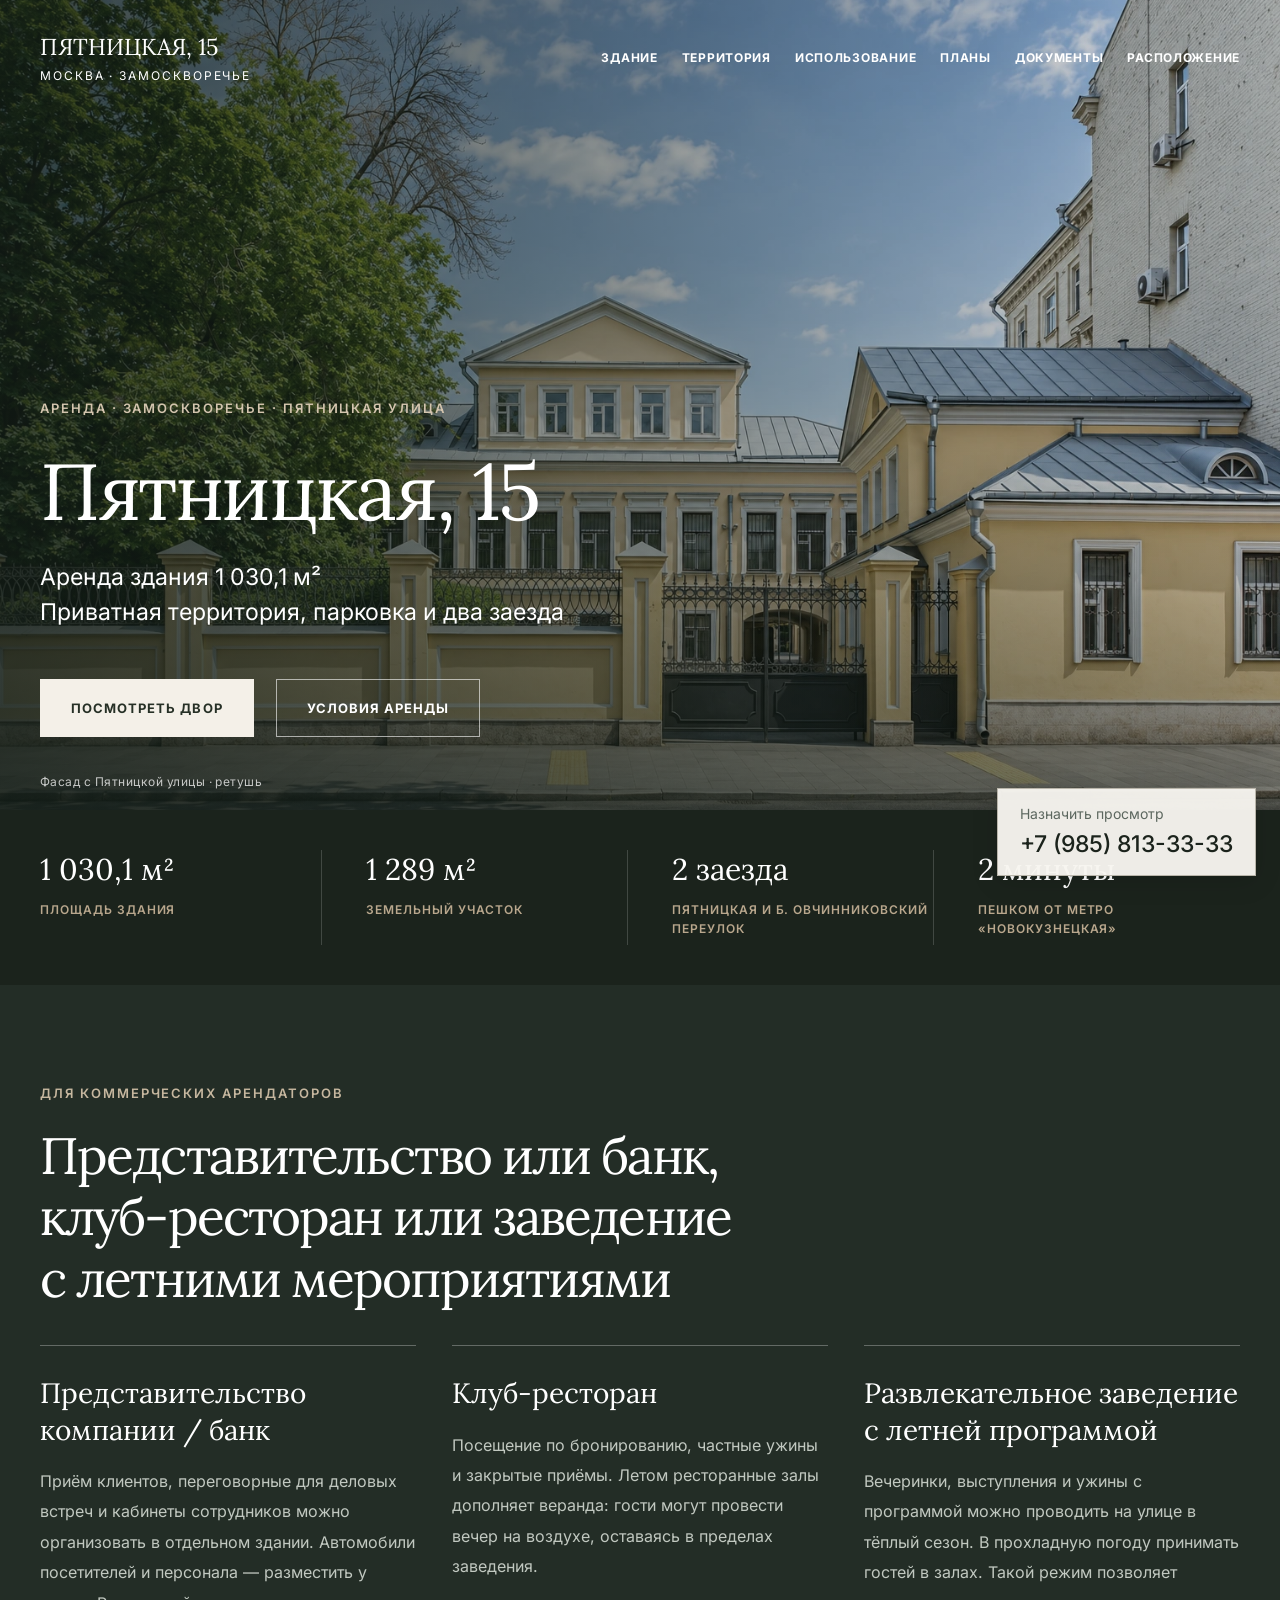
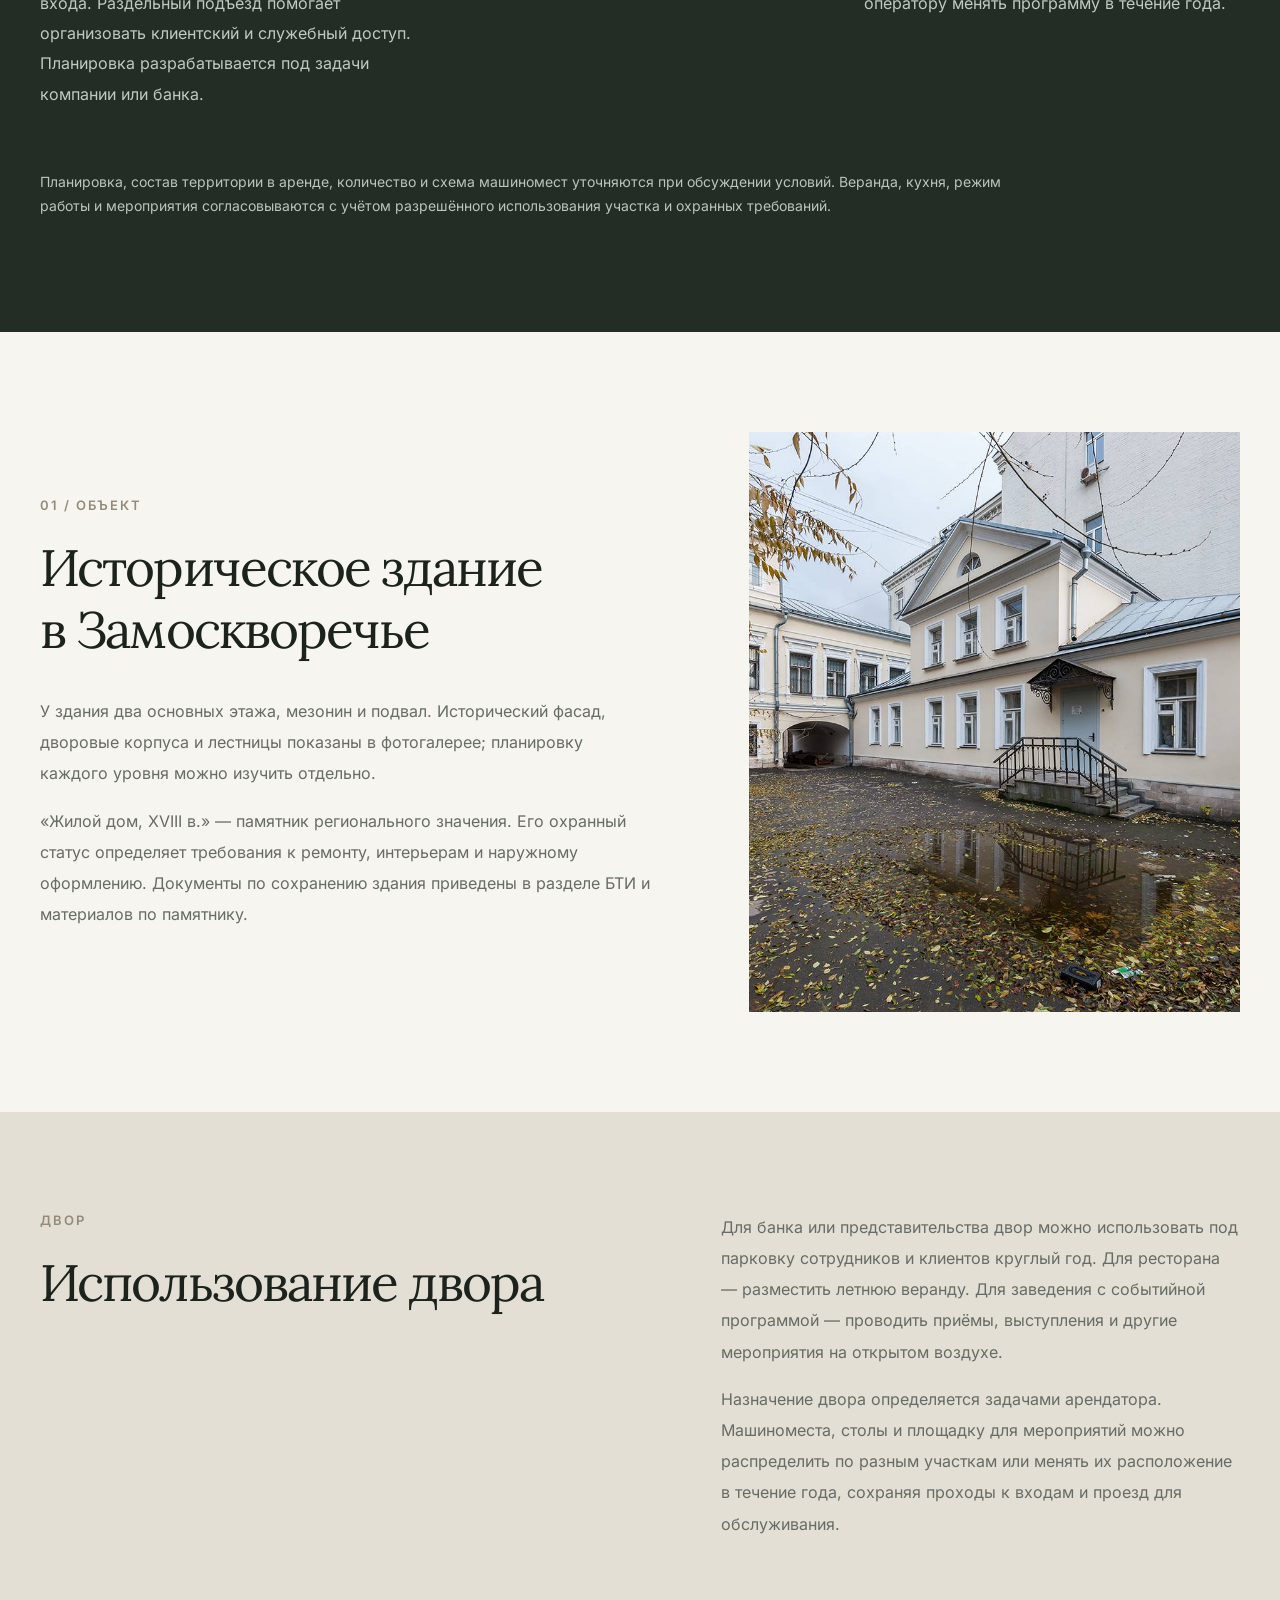
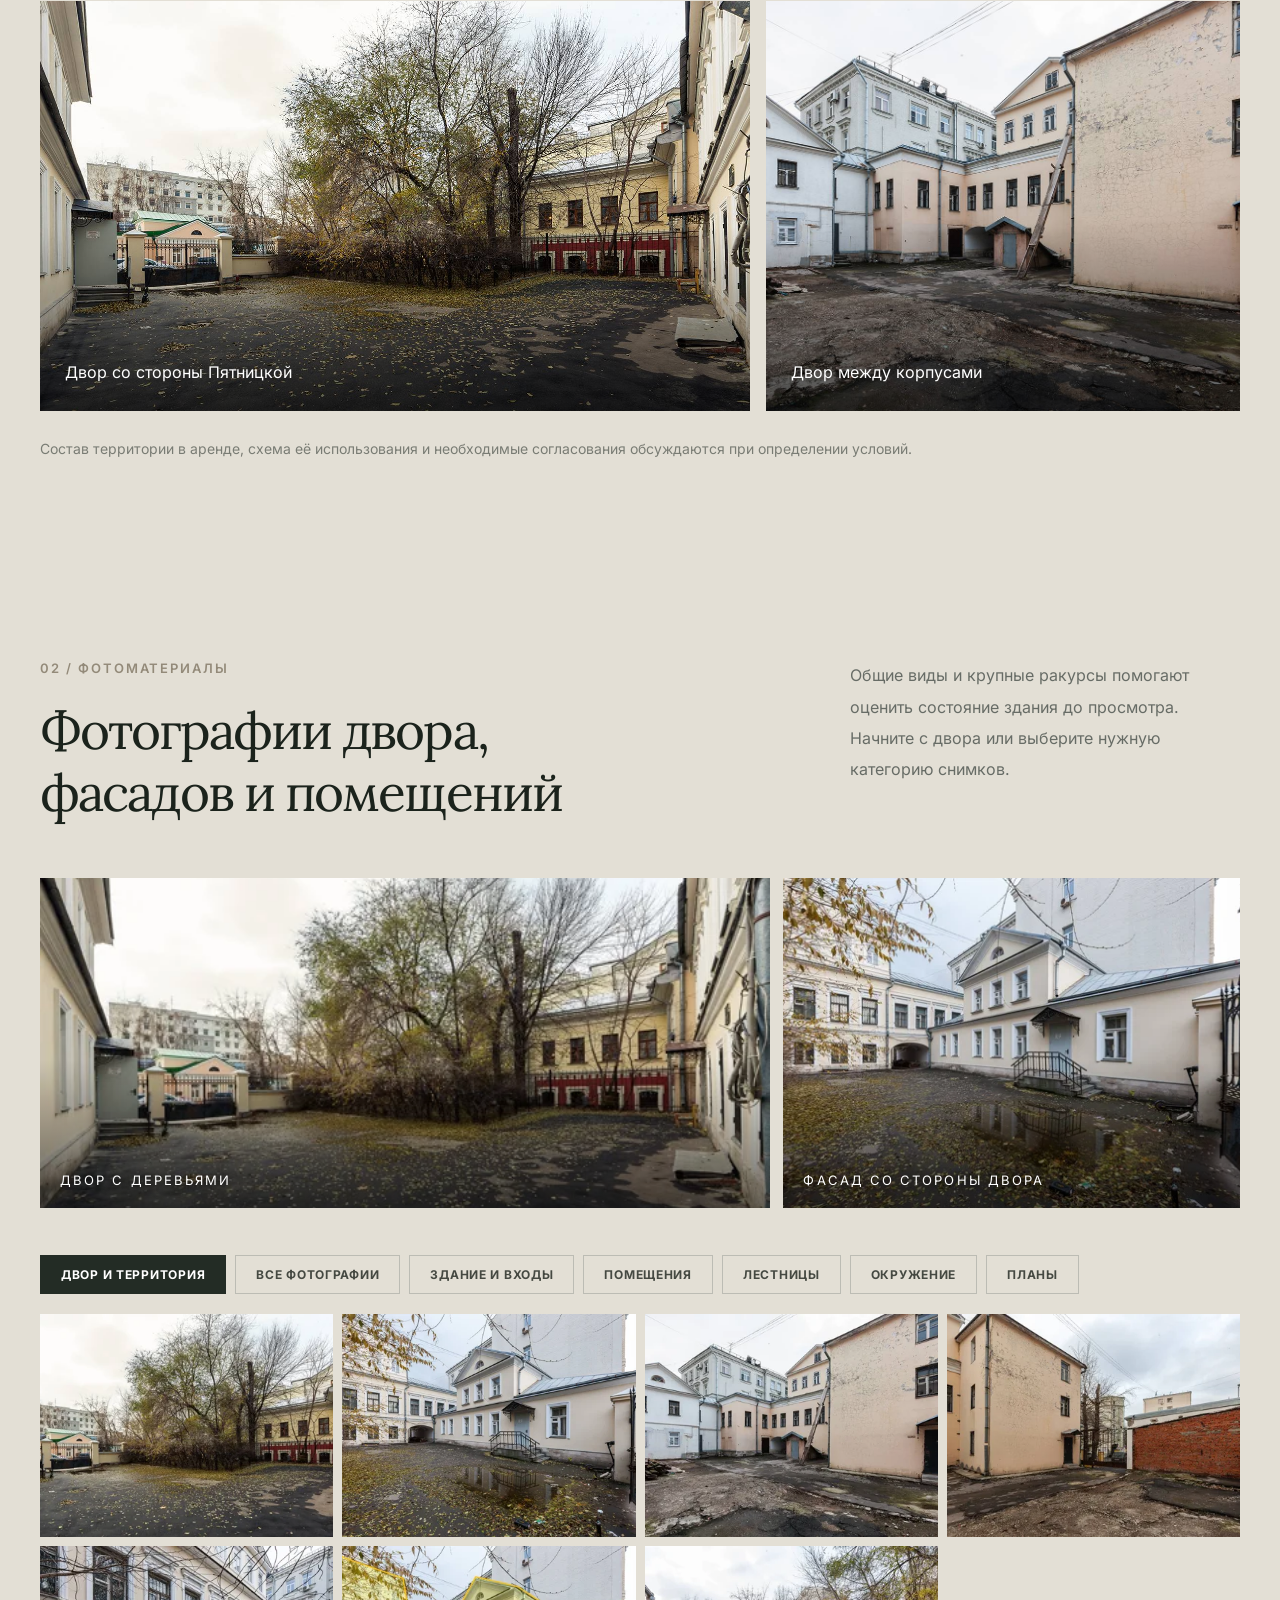
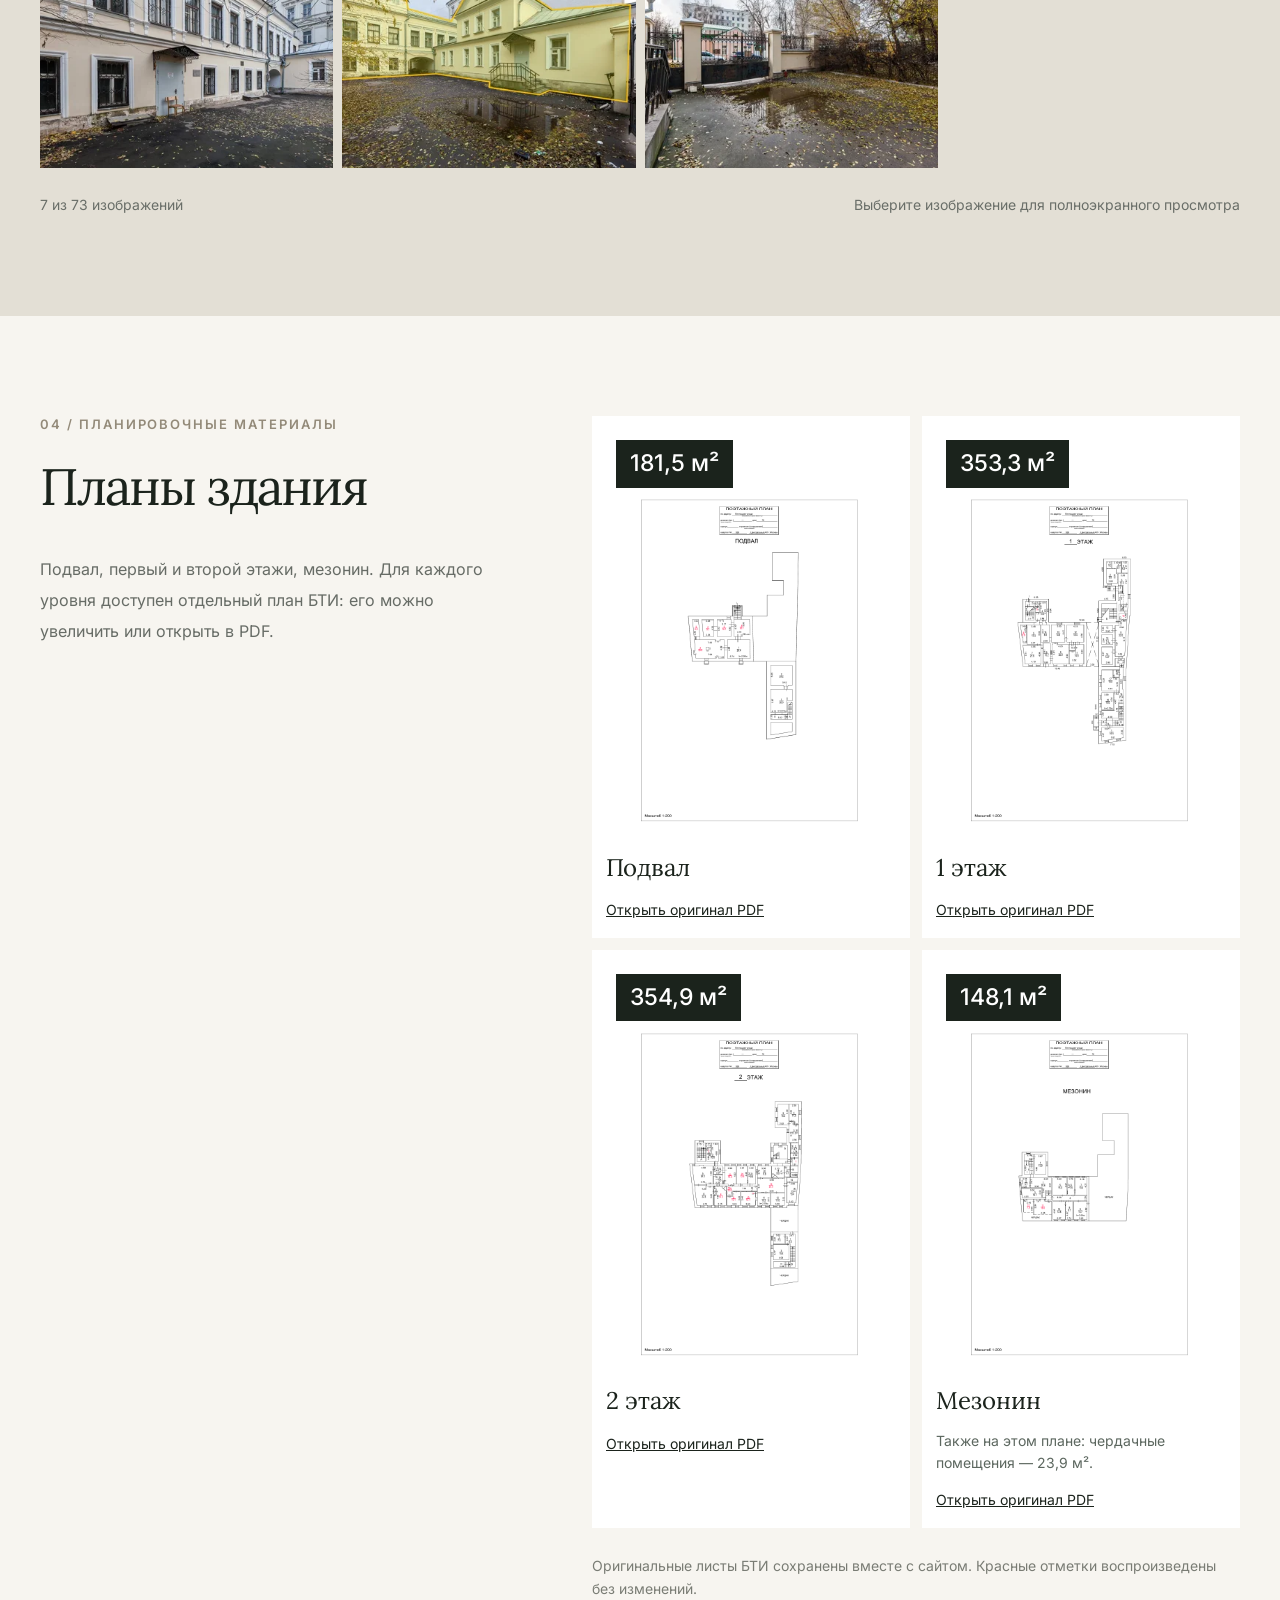
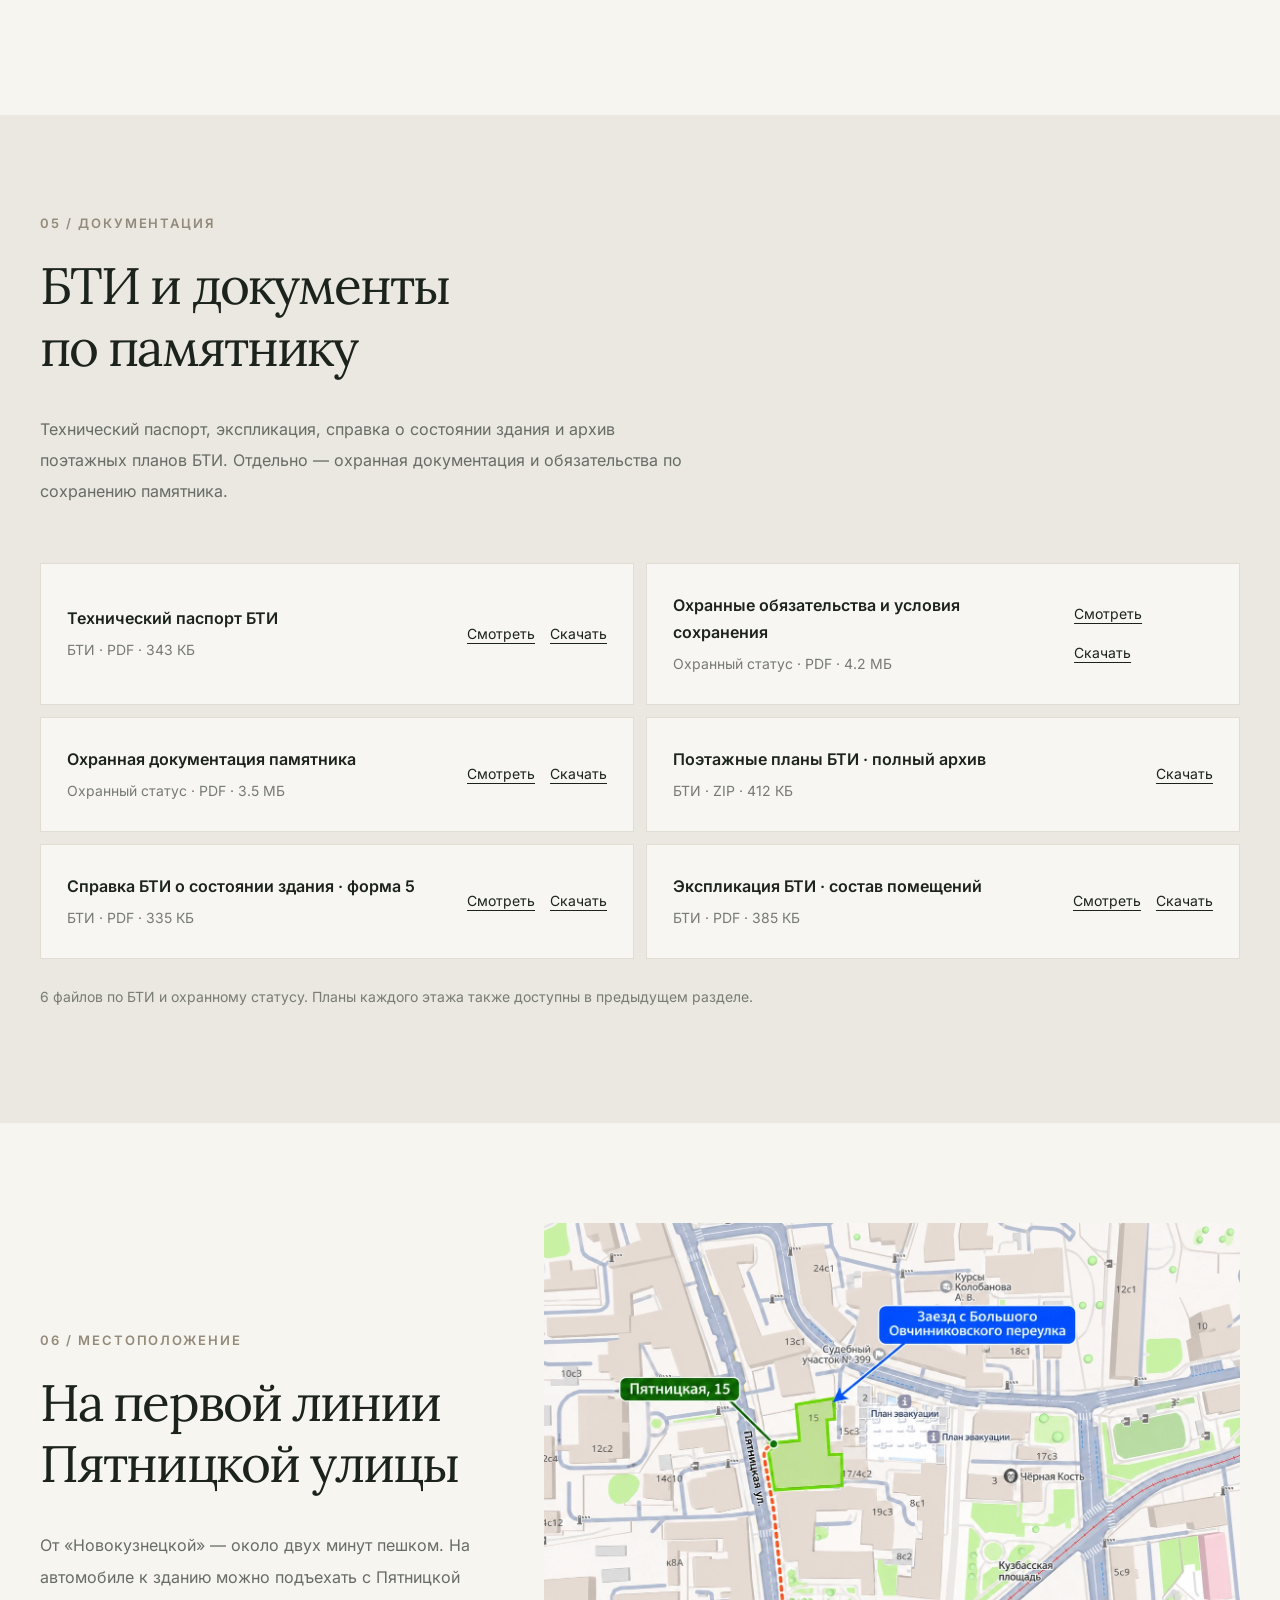
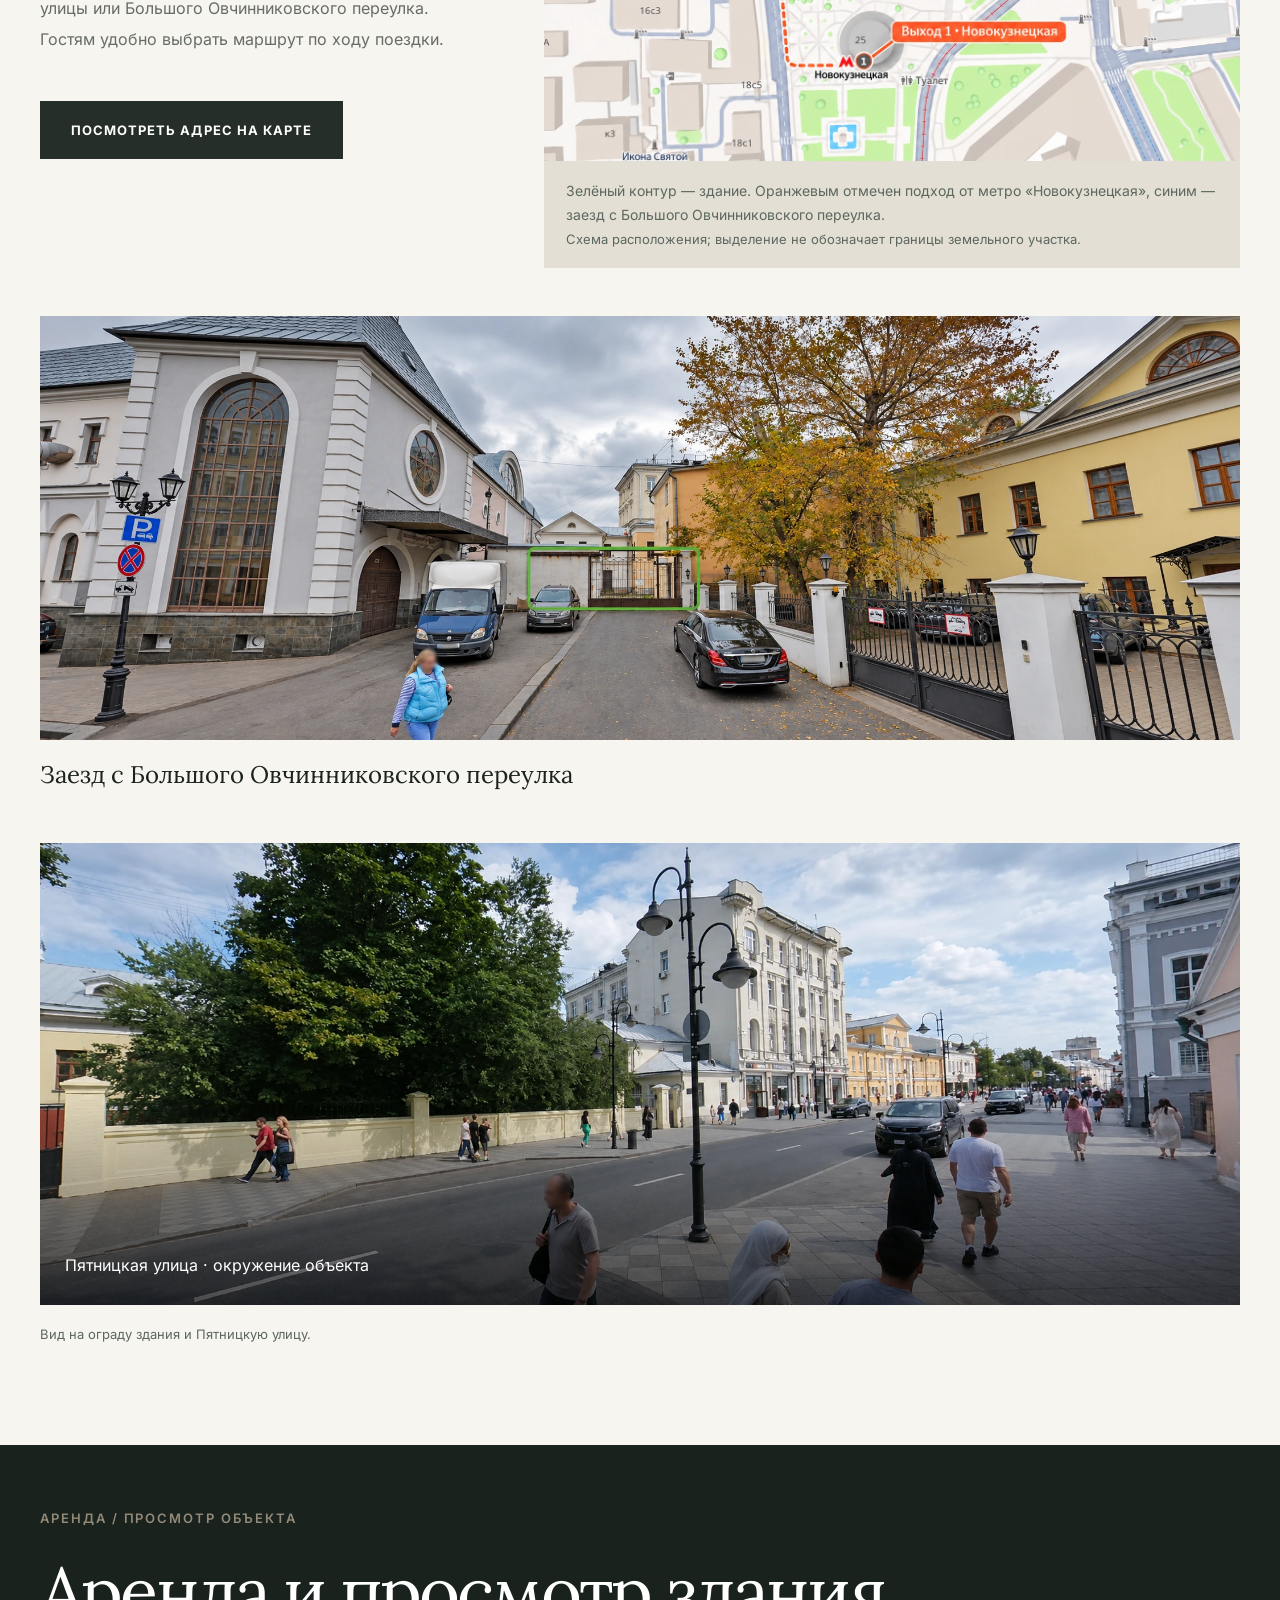
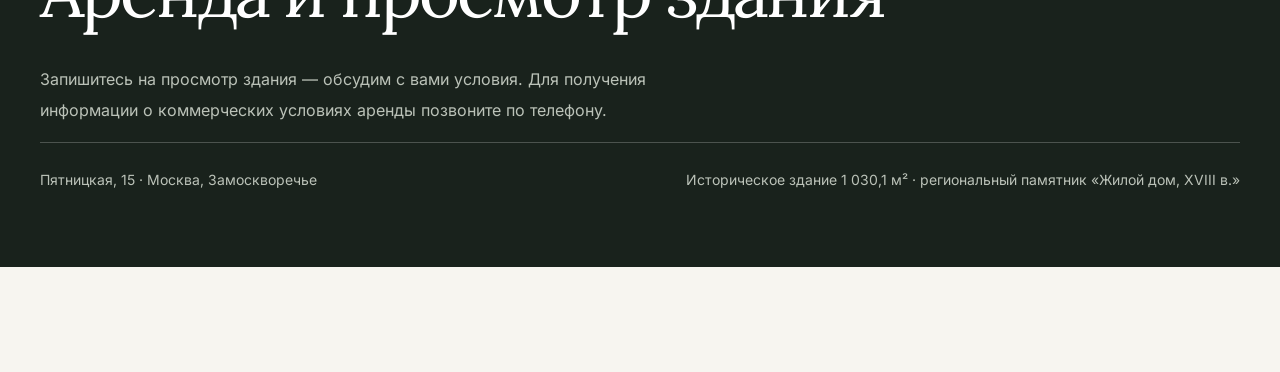
==== commit 80b8ea33: "Remove area discrepancy and remeasurement wording for publication" ====
--- a/pyatnitskaya-15/index.html
+++ b/pyatnitskaya-15/index.html
@@ -63,7 +63,7 @@
 <section class="section territory-section" id="territory"><div class="wrap"><div class="territory-intro"><div><div class="no">Двор</div><h2 class="title">Использование двора</h2></div><div><p class="copy">Для банка или представительства двор можно использовать под парковку сотрудников и клиентов круглый год. Для ресторана — разместить летнюю веранду. Для заведения с событийной программой — проводить приёмы, выступления и другие мероприятия на открытом воздухе.</p><p class="copy">Назначение двора определяется задачами арендатора. Машиноместа, столы и площадку для мероприятий можно распределить по разным участкам или менять их расположение в течение года, сохраняя проходы к входам и проезд для обслуживания.</p></div></div><div class="territory-mosaic"><button class="territory-photo" data-photo-url="assets/photos/04.jpg" aria-label="Увеличить фотографию двора"><img src="assets/photos/04.jpg" alt="Двор с деревьями перед историческим зданием" loading="lazy"><span>Двор со стороны Пятницкой</span></button><button class="territory-photo" data-photo-url="assets/photos/03.jpg" aria-label="Увеличить второй ракурс территории"><img src="assets/photos/03.jpg" alt="Двор между корпусами здания" loading="lazy"><span>Двор между корпусами</span></button></div><p class="hint land-note">Состав территории в аренде, схема её использования и необходимые согласования обсуждаются при определении условий.</p></div></section>
 <section class="section gallery-section" id="photos"><div class="wrap"><div class="gallery-header"><div><div class="no">02 / Фотоматериалы</div><h2 class="title">Фотографии двора,<br>фасадов и помещений</h2></div><p class="copy">Общие виды и крупные ракурсы помогают оценить состояние здания до просмотра. Начните с двора или выберите нужную категорию снимков.</p></div><div id="featured" class="featured"></div><div class="filters" id="filters"><button class="filter active" data-filter="territory">Двор и территория</button><button class="filter" data-filter="all">Все фотографии</button><button class="filter" data-filter="exterior">Здание и входы</button><button class="filter" data-filter="interior">Помещения</button><button class="filter" data-filter="stairs">Лестницы</button><button class="filter" data-filter="surroundings">Окружение</button><button class="filter" data-filter="plans">Планы</button></div><div id="grid" class="gallery-grid"></div><div class="count"><span id="photoCount">Фотографии объекта</span><span>Выберите изображение для полноэкранного просмотра</span></div></div></section>
 
-<section class="section" id="plans"><div class="wrap plans"><div><div class="no">04 / Планировочные материалы</div><h2 class="title">Планы здания</h2><p class="copy">Подвал, первый и второй этажи, мезонин. Для каждого уровня доступен отдельный план БТИ: его можно увеличить или открыть в PDF.</p><p class="copy">Площади на планах рассчитаны по экспликации БТИ от 01.12.2021 с учётом лестничных клеток. Их сумма с чердачными помещениями — 1 061,7 м²; заявленная площадь здания — 1 030,1 м². Перед разработкой планировки сведения необходимо сверить с обмерами.</p></div><div><div id="plansGrid" class="plans-stage"></div><p class="hint">Оригинальные листы БТИ сохранены вместе с сайтом. Красные отметки воспроизведены без изменений.</p></div></div></section>
+<section class="section" id="plans"><div class="wrap plans"><div><div class="no">04 / Планировочные материалы</div><h2 class="title">Планы здания</h2><p class="copy">Подвал, первый и второй этажи, мезонин. Для каждого уровня доступен отдельный план БТИ: его можно увеличить или открыть в PDF.</p></div><div><div id="plansGrid" class="plans-stage"></div><p class="hint">Оригинальные листы БТИ сохранены вместе с сайтом. Красные отметки воспроизведены без изменений.</p></div></div></section>
 <section class="section docs" id="docs"><div class="wrap"><div class="no">05 / Документация</div><h2 class="title">БТИ и документы<br>по памятнику</h2><p class="copy">Технический паспорт, экспликация, справка о состоянии здания и архив поэтажных планов БТИ. Отдельно — охранная документация и обязательства по сохранению памятника.</p><div class="docgrid" id="documents"></div><p class="hint" id="docWarning">6 файлов по БТИ и охранному статусу. Планы каждого этажа также доступны в предыдущем разделе.</p></div></section>
 <section class="section" id="location"><div class="wrap location"><div><div class="no">06 / Местоположение</div><h2 class="title">На первой линии<br>Пятницкой улицы</h2><p class="copy">От «Новокузнецкой» — около двух минут пешком. На автомобиле к зданию можно подъехать с Пятницкой улицы или Большого Овчинниковского переулка. Гостям удобно выбрать маршрут по ходу поездки.</p><a class="cta" style="margin-top:30px;background:#252e28;color:white;border-color:#252e28" href="https://yandex.ru/maps/?text=Москва%2C%20Пятницкая%20улица%2C%2015" target="_blank" rel="noopener">Посмотреть адрес на карте</a></div><figure class="location-visual"><button data-visual-src="assets/editorial/location-map-driveway.webp" data-visual-title="Пятницкая, 15 · метро и заезд с Большого Овчинниковского переулка" aria-label="Увеличить схему расположения"><img src="assets/editorial/location-map-driveway.webp" alt="Пятницкая, 15 выделена зелёным; метро и пешеходный подход отмечены оранжевым; заезд с Большого Овчинниковского переулка обозначен синим" loading="lazy"></button><figcaption>Зелёный контур — здание. Оранжевым отмечен подход от метро «Новокузнецкая», синим — заезд с Большого Овчинниковского переулка.<br><span class="source-note">Схема расположения; выделение не обозначает границы земельного участка.</span></figcaption></figure></div><figure class="wrap entrance-view"><button data-visual-src="assets/editorial/ovchinnikovsky-entrance.webp" data-visual-title="Заезд с Большого Овчинниковского переулка" aria-label="Увеличить фотографию заезда с Большого Овчинниковского переулка"><img src="assets/editorial/ovchinnikovsky-entrance.webp" alt="Заезд с Большого Овчинниковского переулка: ворота в конце проезда выделены зелёным контуром" loading="lazy"></button><figcaption>Заезд с Большого Овчинниковского переулка</figcaption></figure><div class="wrap street-context"><button class="territory-photo" data-visual-src="assets/editorial/street-retouched.webp" data-visual-title="Пятницкая улица · окружение объекта" aria-label="Увеличить панораму улицы"><img src="assets/editorial/street-retouched.webp" alt="Историческое окружение Пятницкой улицы, фасад и ограда объекта" loading="lazy"><span>Пятницкая улица · окружение объекта</span></button><p class="source-note">Вид на ограду здания и Пятницкую улицу.</p></div></section>
 <footer class="footer" id="contact"><div class="wrap"><div class="no">Аренда / просмотр объекта</div><h2>Аренда и просмотр здания</h2><p class="copy">Запишитесь на просмотр здания — обсудим с вами условия. Для получения информации о коммерческих условиях аренды позвоните по телефону.</p><div class="footline"><span>Пятницкая, 15 · Москва, Замоскворечье</span><span>Историческое здание 1 030,1 м² · региональный памятник «Жилой дом, XVIII в.»</span></div></div></footer>
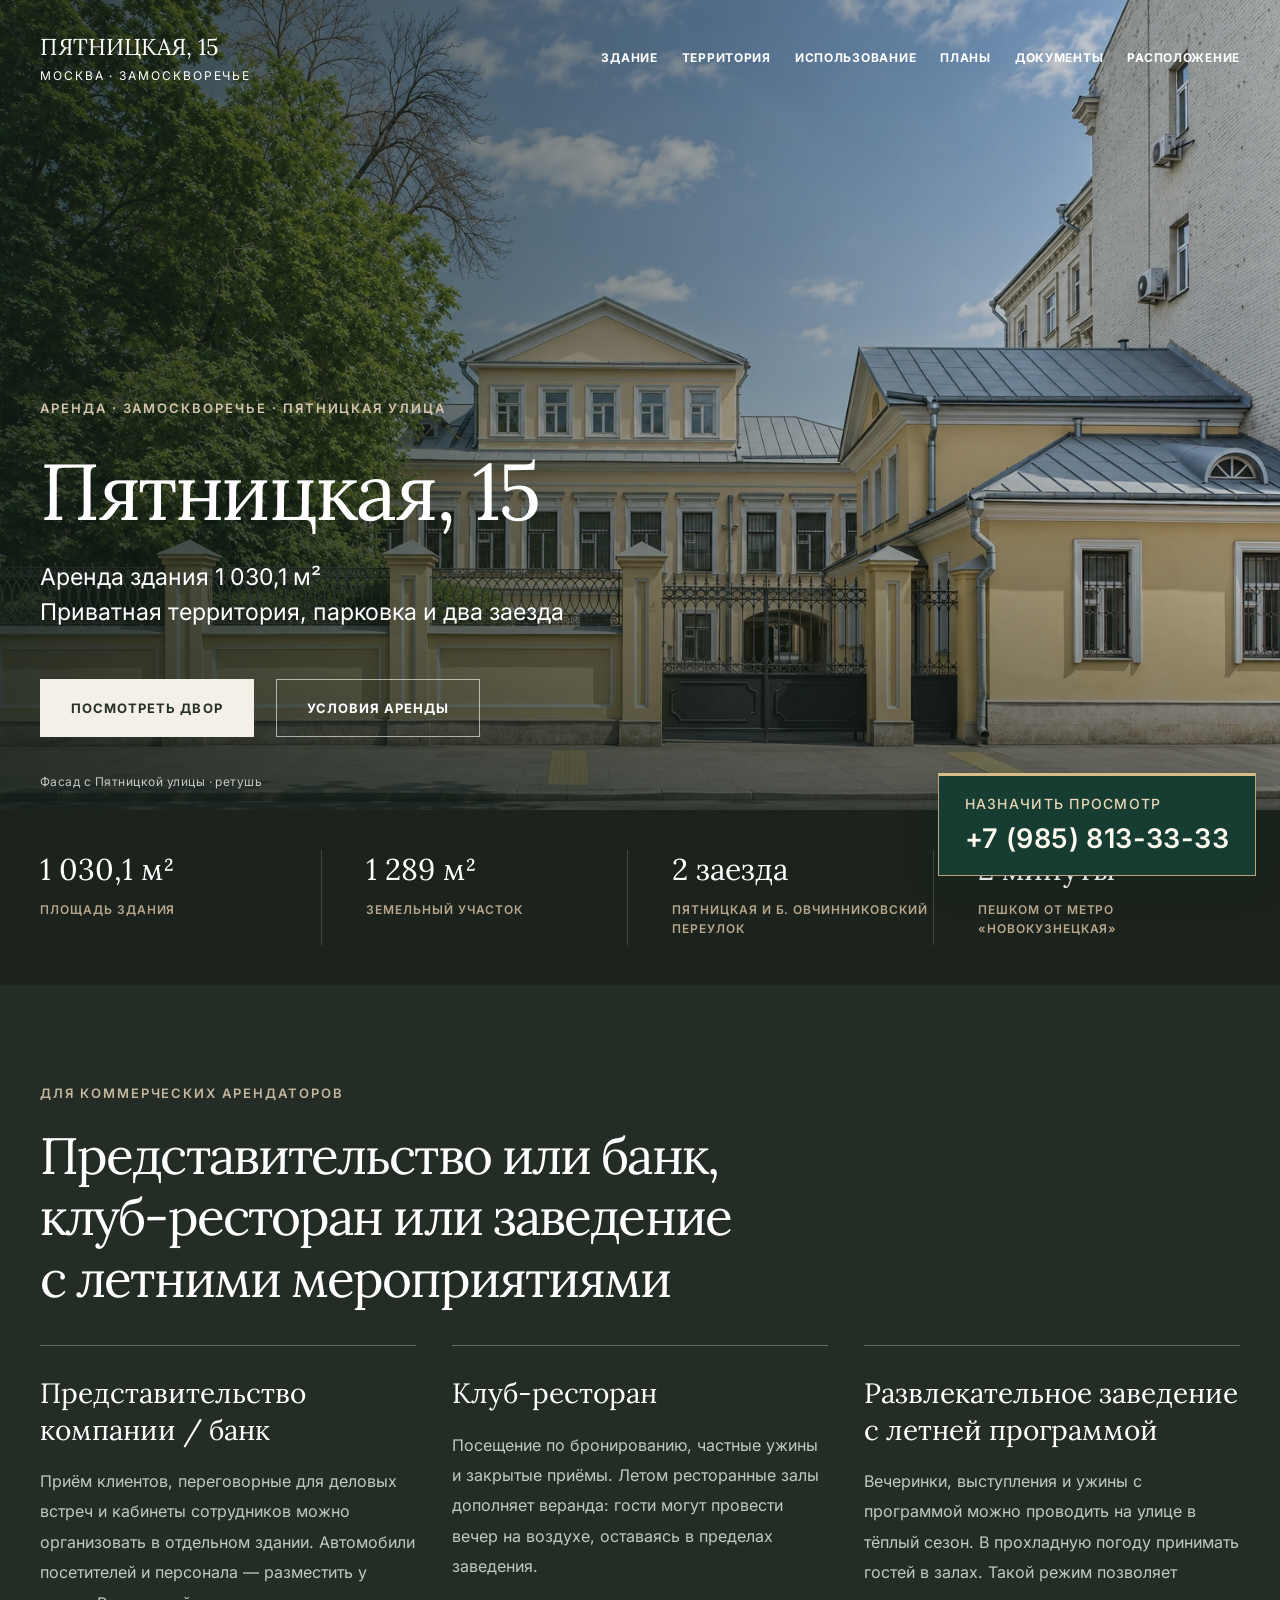
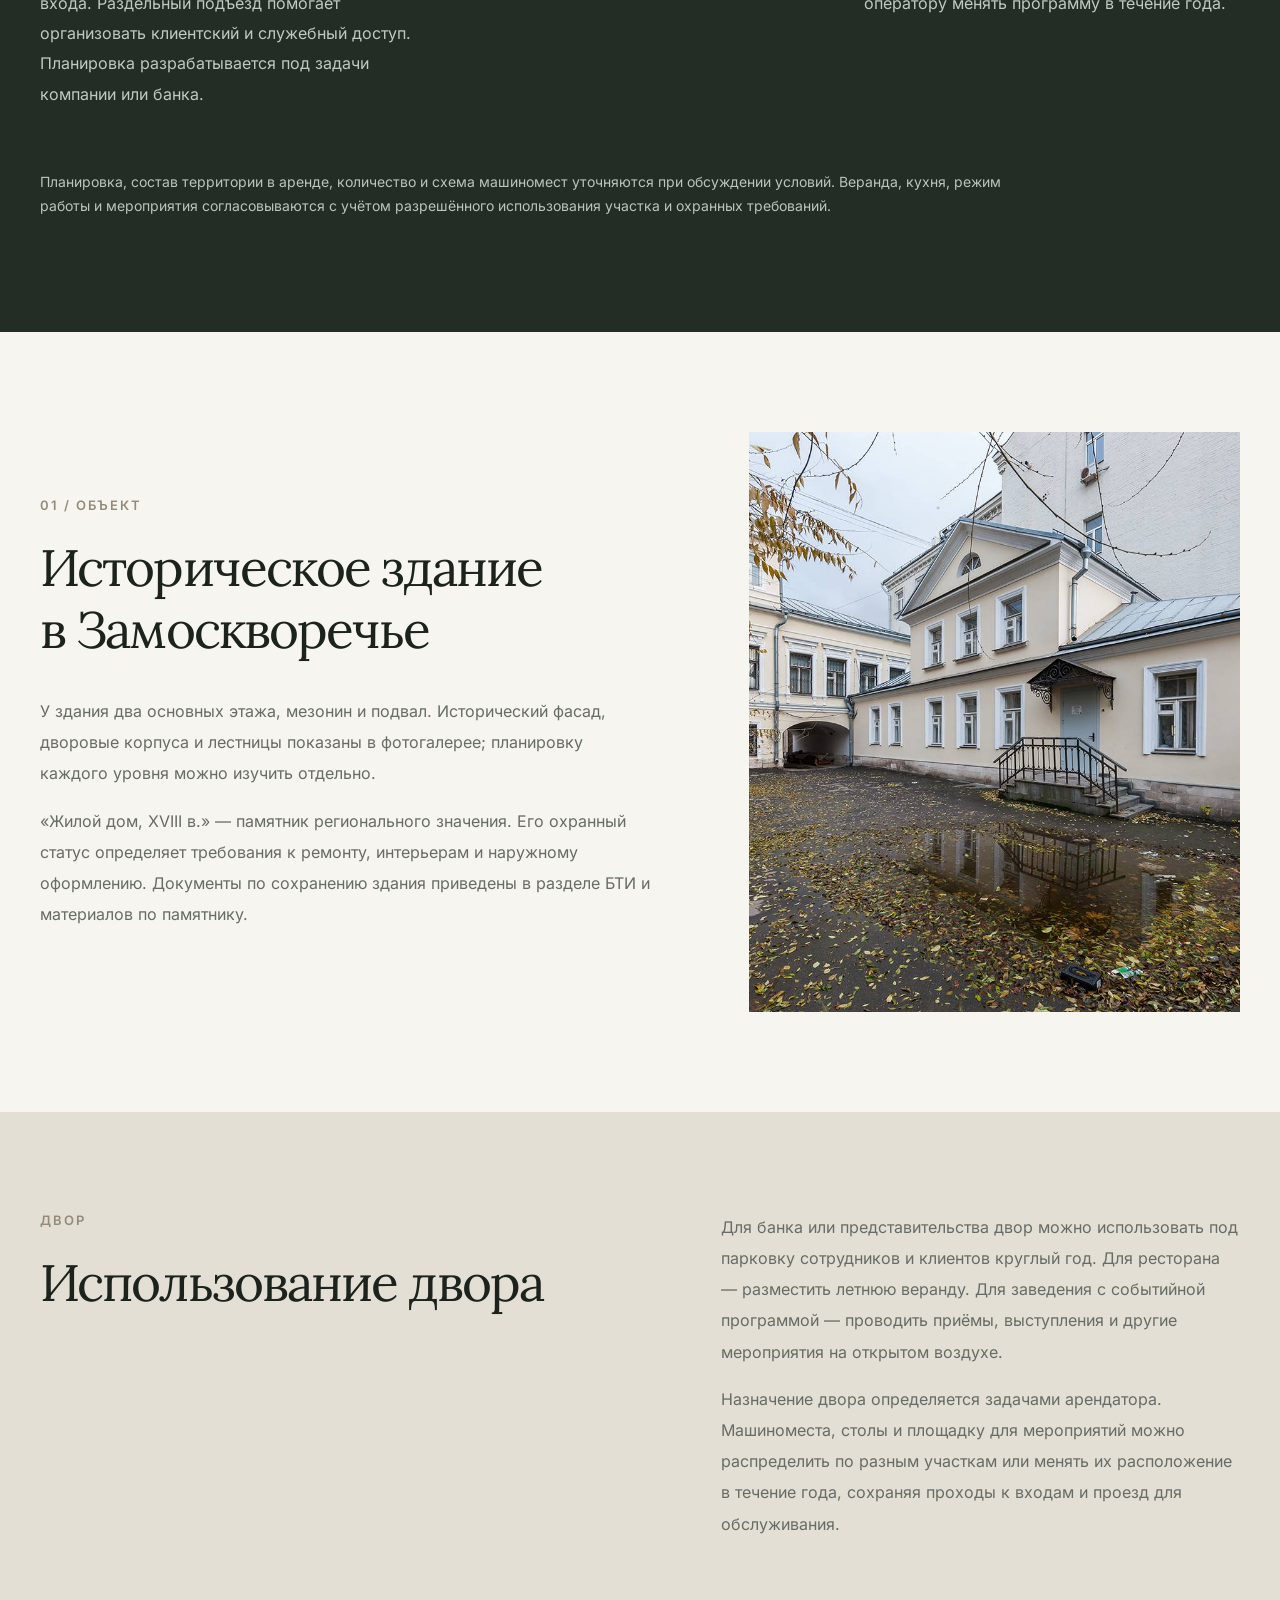
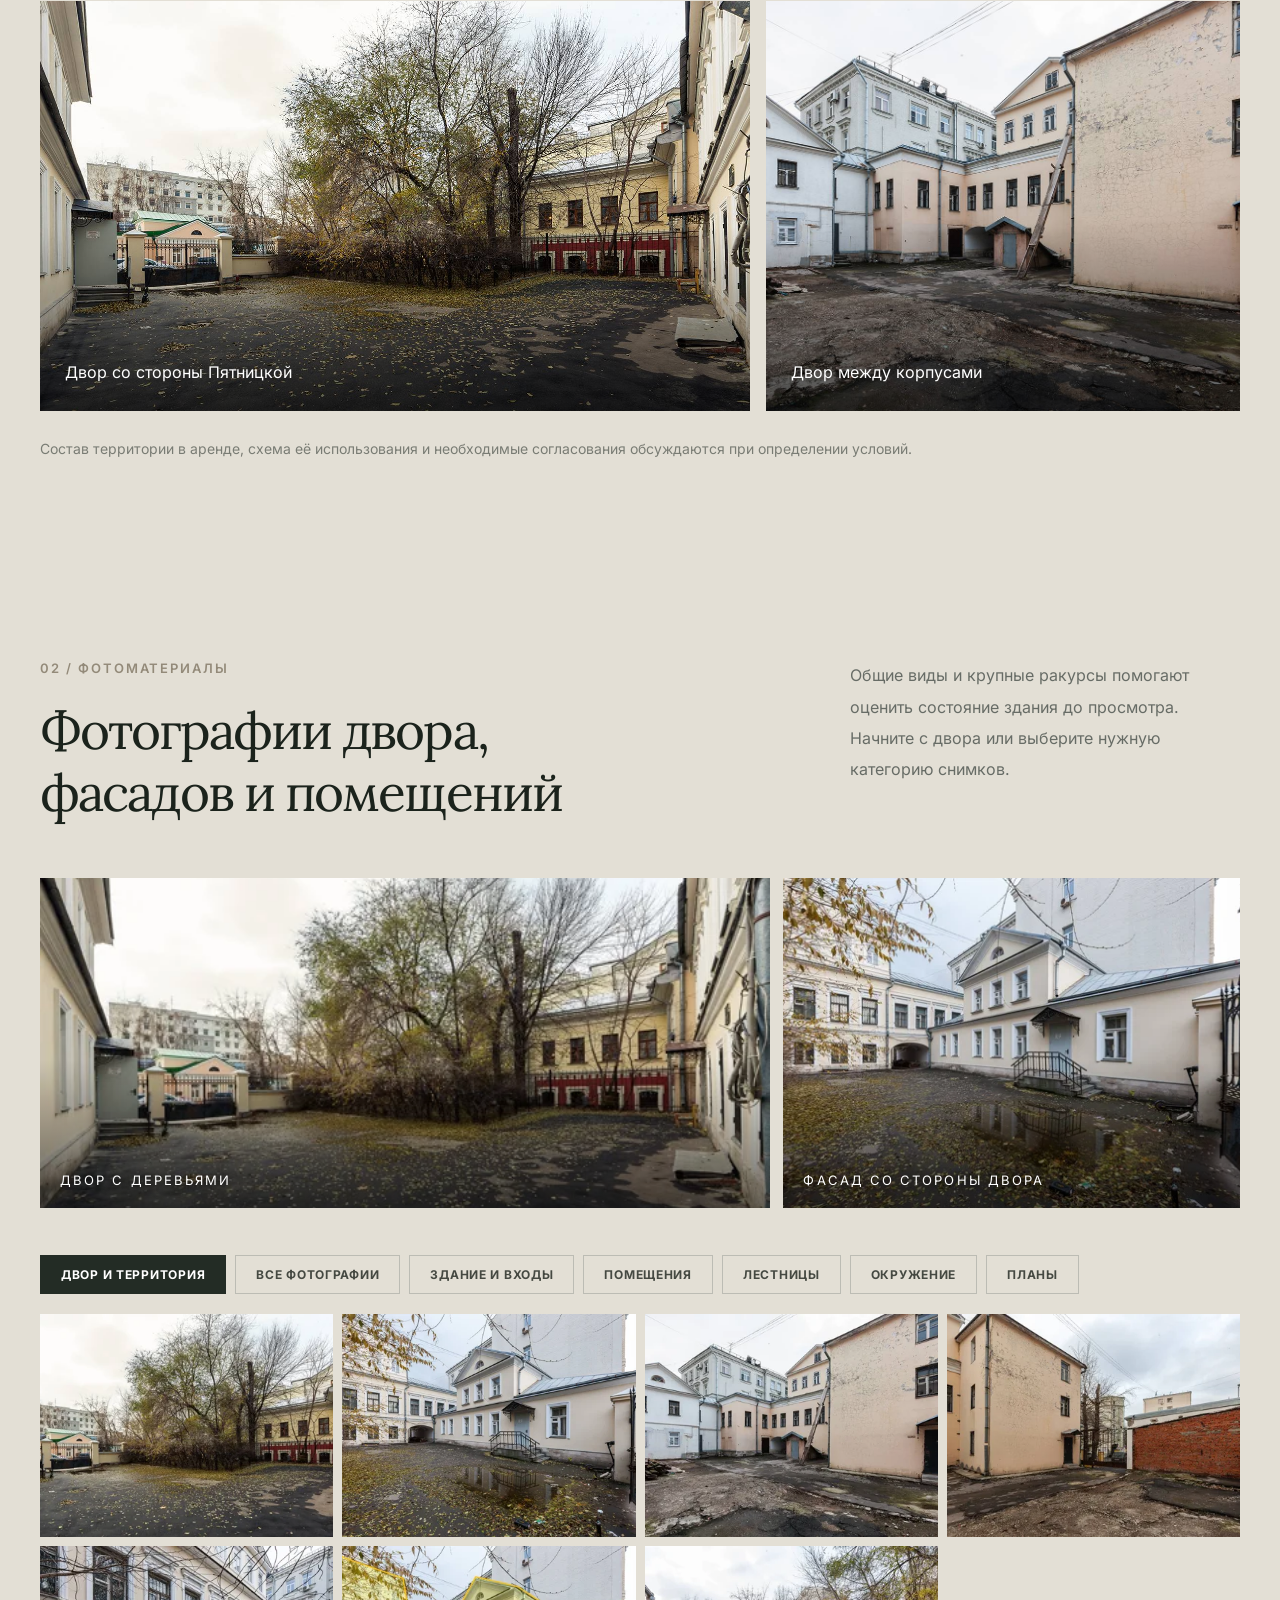
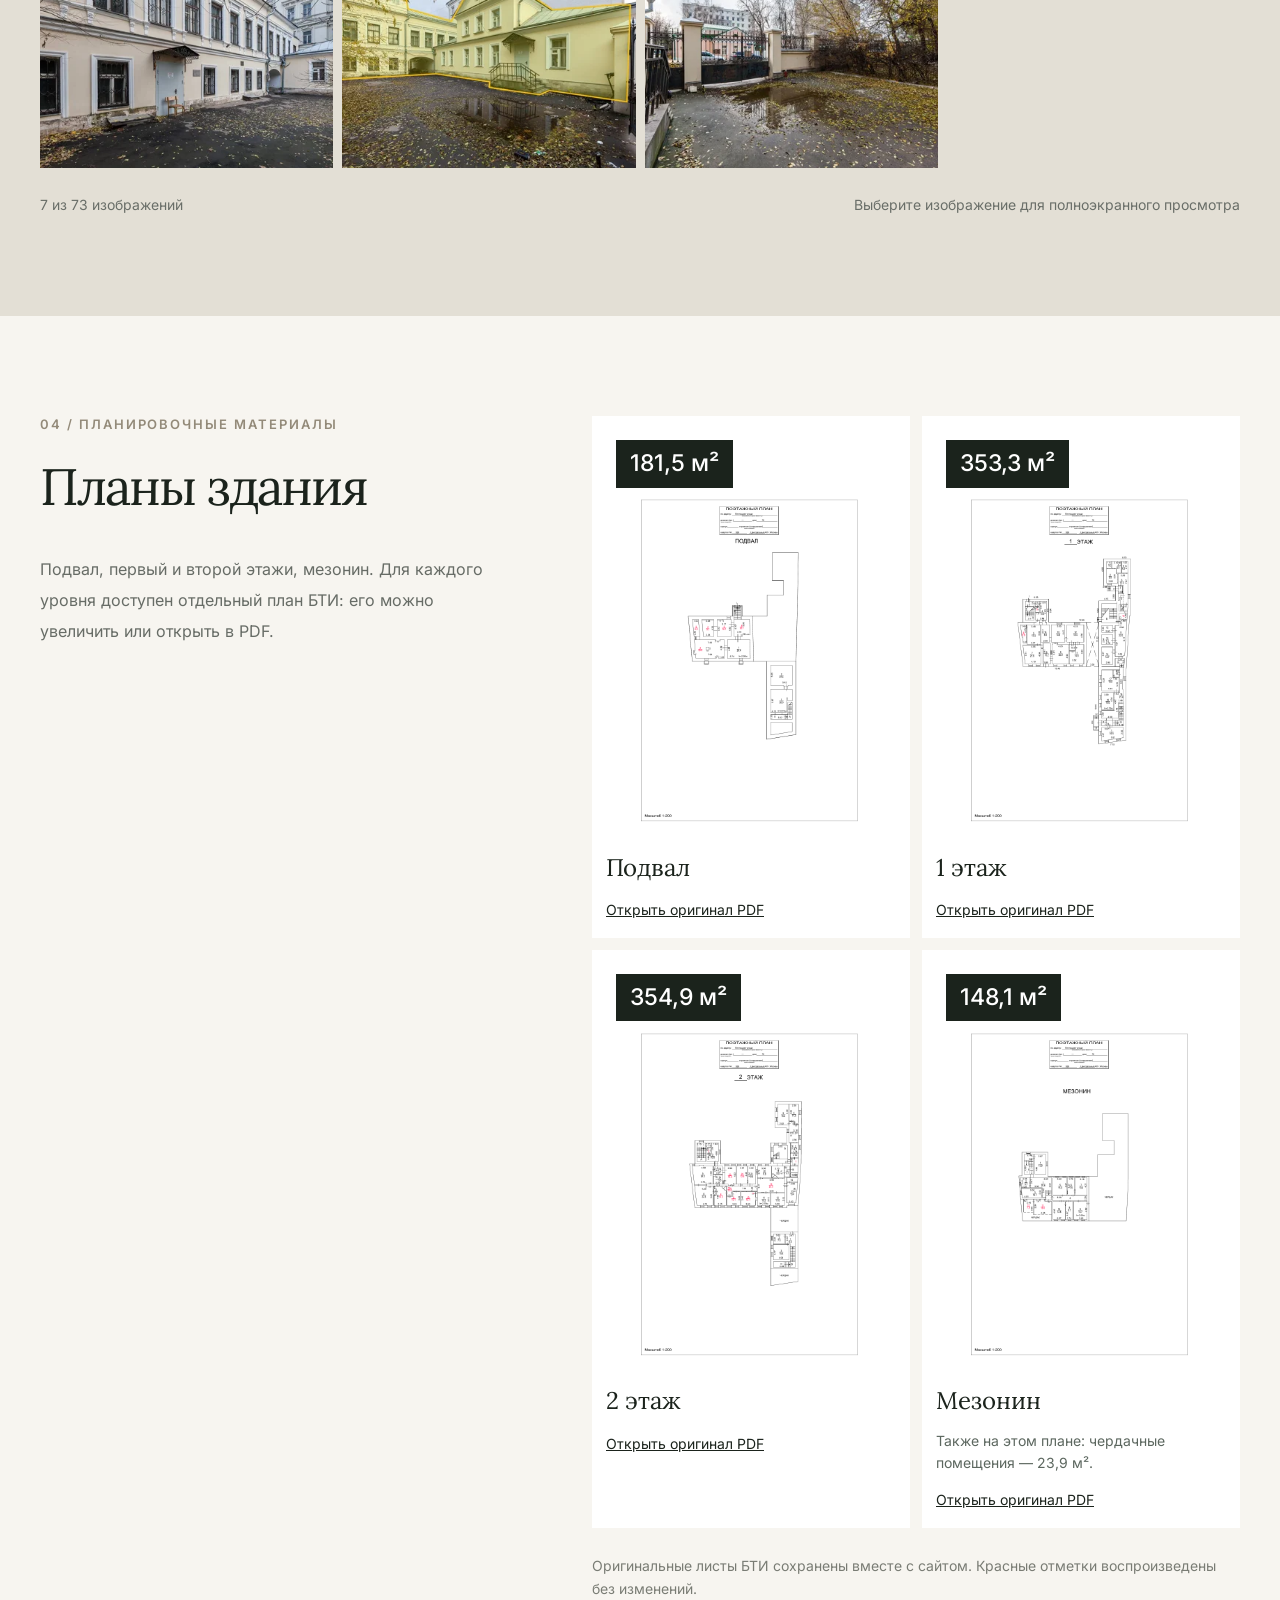
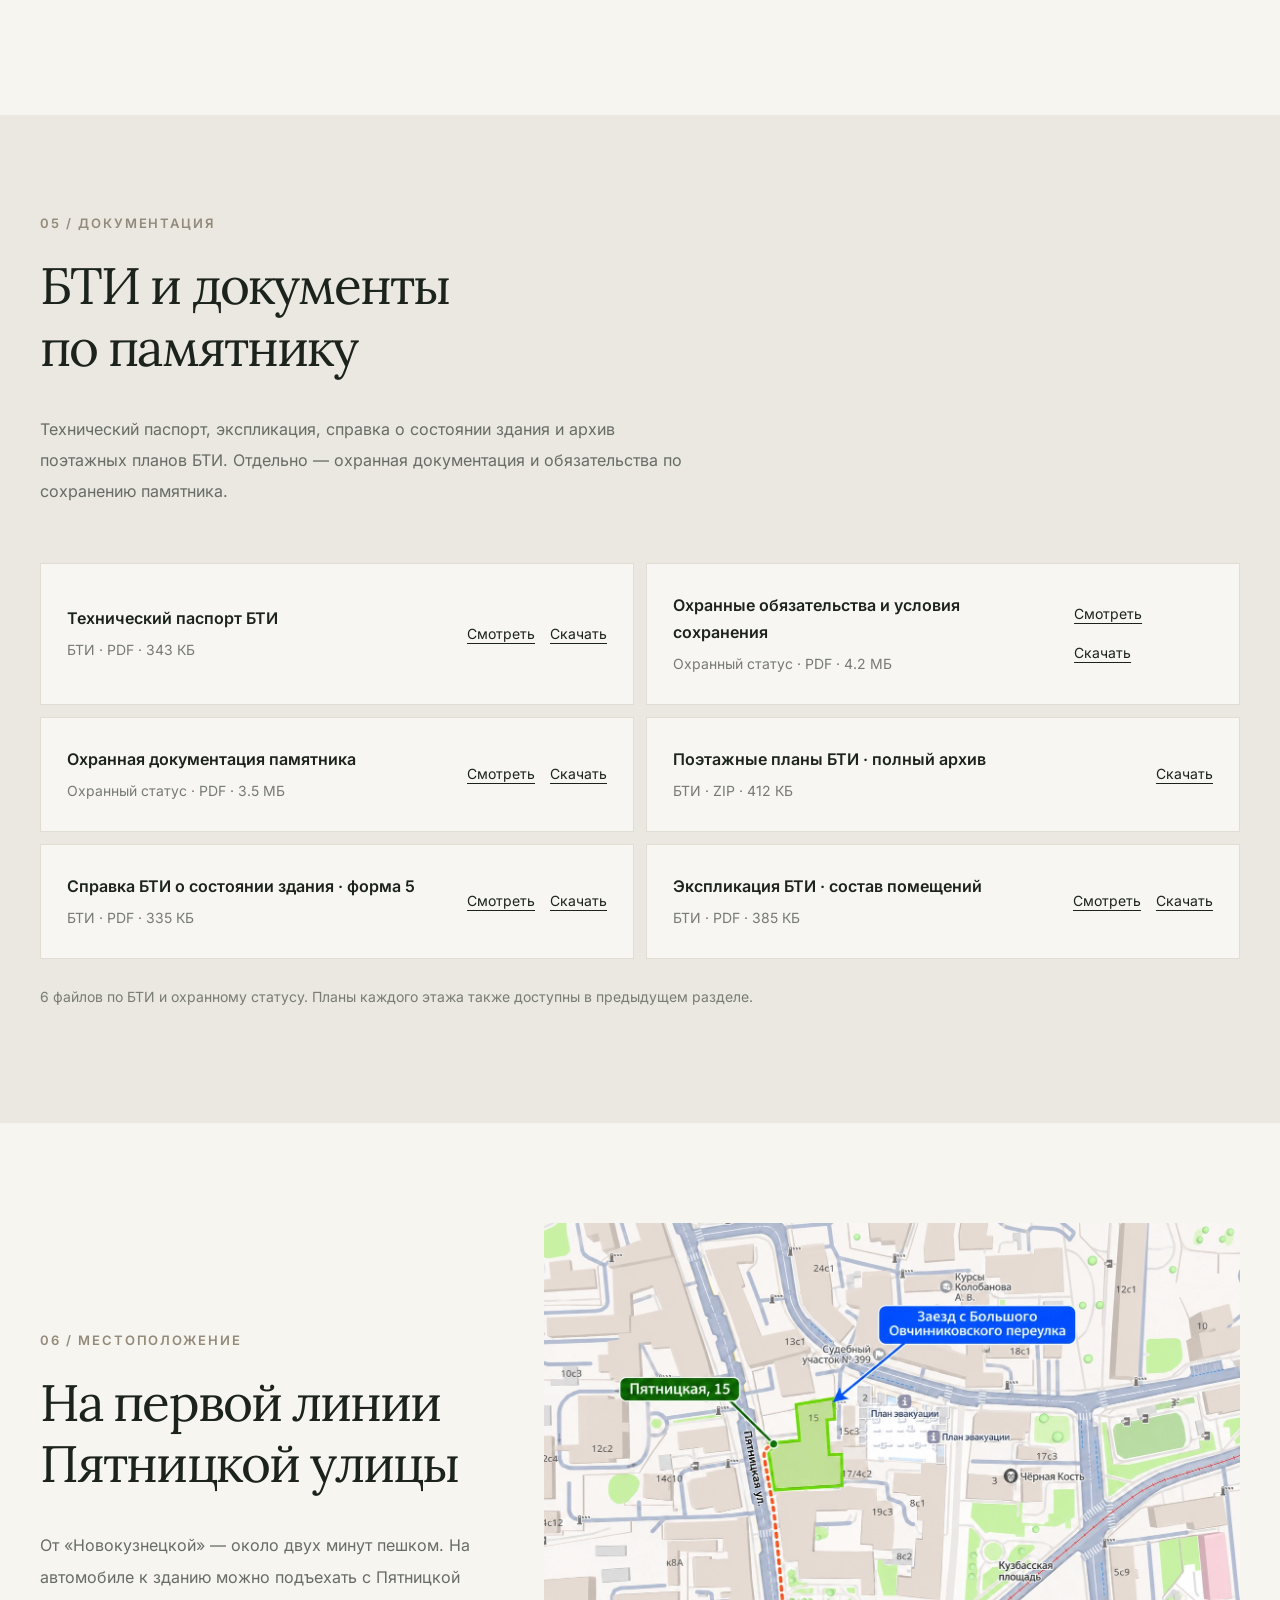
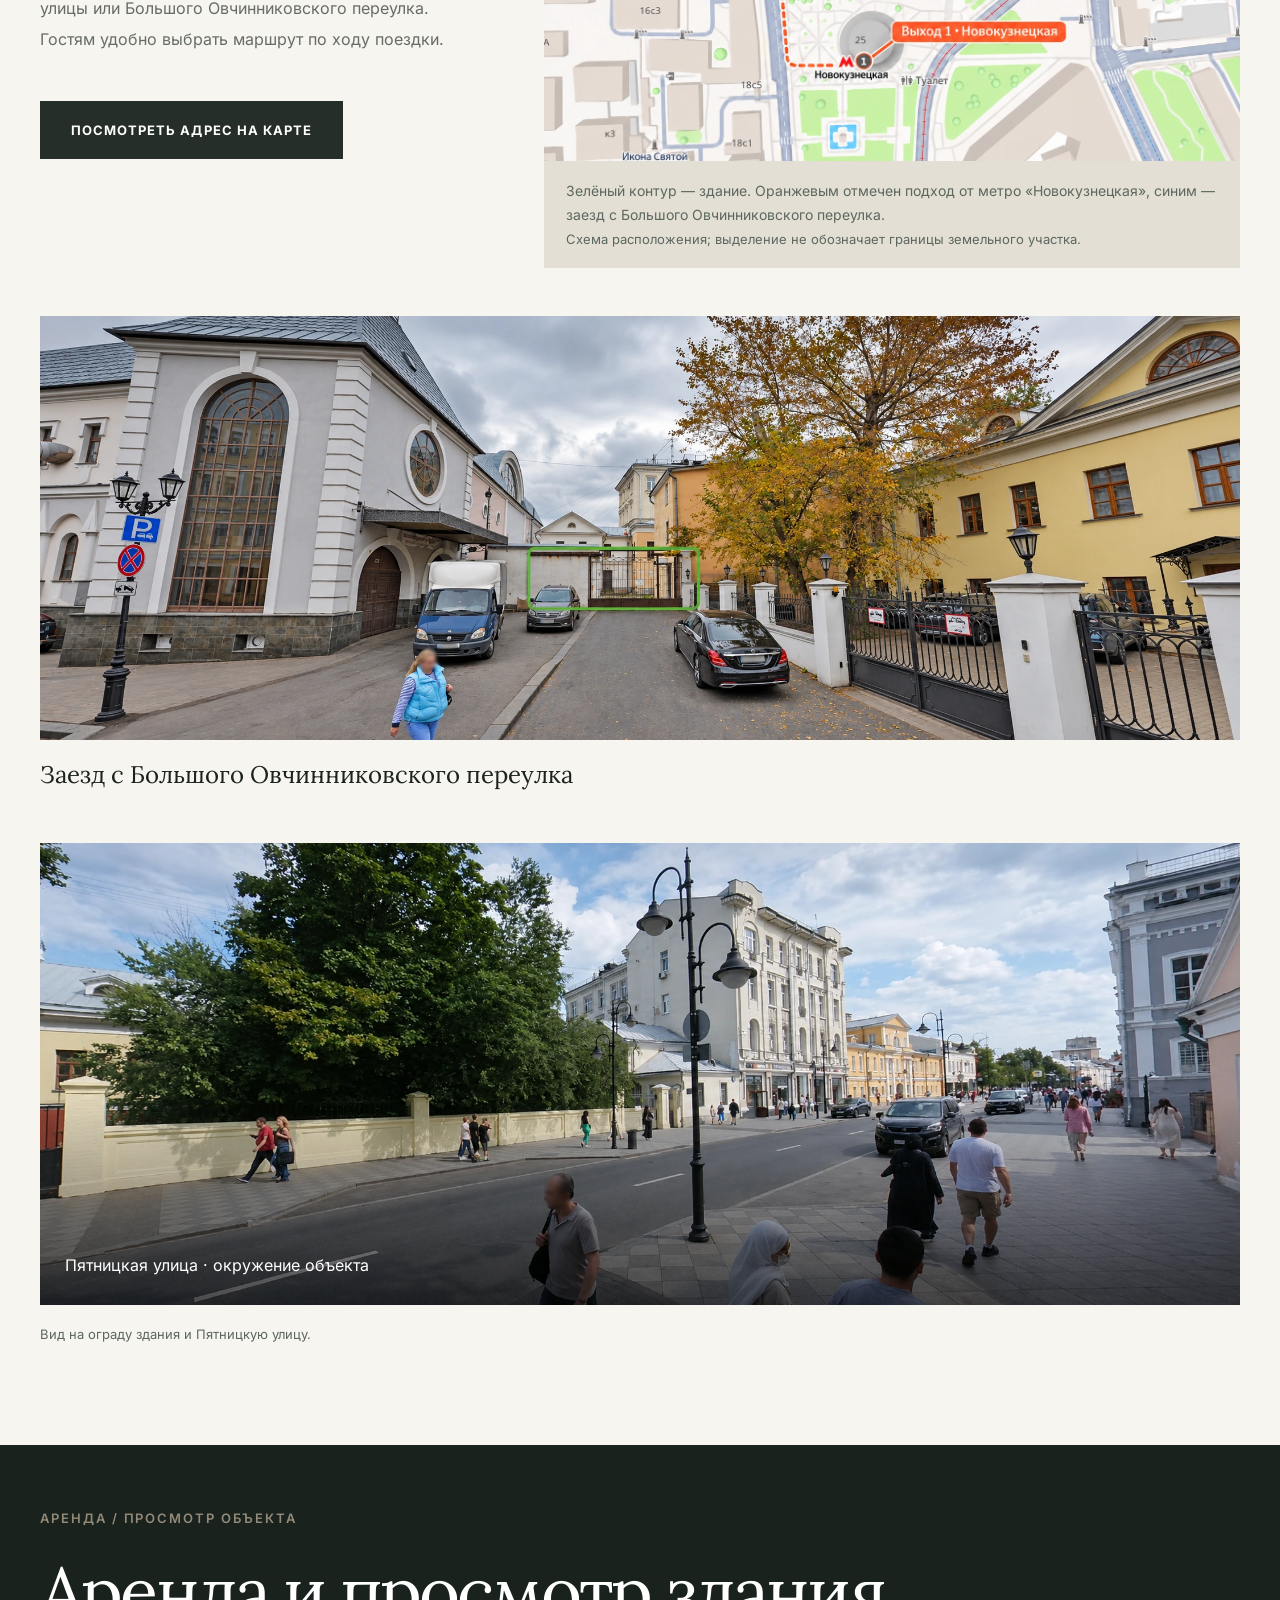
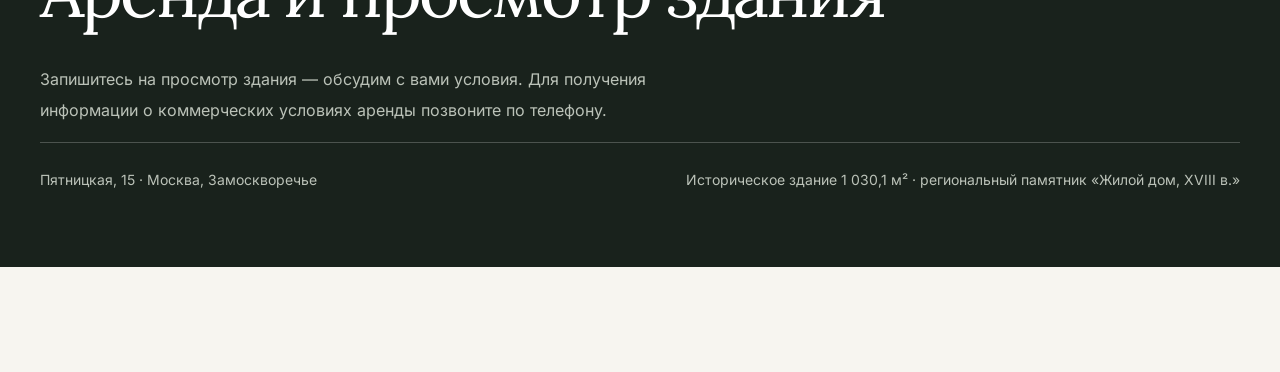
==== commit f137396c: "Emphasize persistent viewing contact and add facade social preview" ====
--- a/pyatnitskaya-15/index.html
+++ b/pyatnitskaya-15/index.html
@@ -54,7 +54,14 @@
 .photo-note{left:40px;right:auto;bottom:18px}@media(max-width:600px){.photo-note{left:24px;right:auto;bottom:18px;text-align:left}}
 .entrance-view{margin-top:48px;margin-bottom:0}.entrance-view button{border:0;padding:0;background:#e3dfd5;display:block;width:100%;cursor:zoom-in}.entrance-view img{width:100%;height:auto;display:block}.entrance-view figcaption{font:24px/1.45 Lora,Georgia,serif;color:#1b231c;padding-top:18px}@media(max-width:600px){.entrance-view{margin-top:30px}.entrance-view figcaption{font-size:21px}}
 .plans-stage .plan-card button{position:relative;padding-top:64px}.plan-area{position:absolute;top:10px;left:10px;z-index:1;background:#1b231c;color:#fff;padding:8px 14px;font:500 23px/1.35 Inter,Arial,sans-serif;white-space:nowrap;pointer-events:none}.plan-area-note{font:14px/1.6 Inter,Arial,sans-serif;color:#5c675f;margin:0 0 12px}.plans-stage .plan-area{text-transform:none;letter-spacing:0;color:white;font-size:23px}@media(max-width:600px){.plans-stage .plan-area{font-size:22px}}
-</style></head><body>
+
+/* Persistent viewing contact: high contrast, restrained brass accent. */
+.viewing-contact{background:#173d32;color:#fffaf0;border:1px solid #bba57d;border-top:3px solid #d8bd89;padding:18px 26px 19px;gap:7px;box-shadow:0 8px 32px #10271f38;min-width:300px}
+.viewing-contact span{color:#e8d6b5;font-size:14px;font-weight:500;letter-spacing:.09em;text-transform:uppercase}
+.viewing-contact a{color:#fffaf0;font-size:27px;font-weight:600;letter-spacing:.015em;line-height:1.3}
+.viewing-contact a:focus-visible{outline:2px solid #e8d6b5;outline-offset:5px}
+@media(max-width:600px){.viewing-contact{left:12px;right:12px;bottom:12px;min-width:0;max-width:none;padding:12px 18px 14px;gap:4px;align-items:center}.viewing-contact span{font-size:12px;letter-spacing:.1em}.viewing-contact a{font-size:25px}body{padding-bottom:115px}}
+</style><link rel="canonical" href="https://xn--15-6kc5akqny2b0fg.xn--p1ai/"><meta property="og:type" content="website"><meta property="og:locale" content="ru_RU"><meta property="og:site_name" content="Пятницкая, 15"><meta property="og:title" content="Пятницкая, 15 — аренда здания"><meta property="og:description" content="Здание 1 030,1 м² с приватной территорией, парковкой и двумя заездами в Замоскворечье."><meta property="og:url" content="https://xn--15-6kc5akqny2b0fg.xn--p1ai/"><meta property="og:image" content="https://xn--15-6kc5akqny2b0fg.xn--p1ai/assets/editorial/facade-share.jpg"><meta property="og:image:type" content="image/jpeg"><meta property="og:image:alt" content="Фасад здания на Пятницкой, 15"><meta name="twitter:card" content="summary_large_image"><meta name="twitter:image" content="https://xn--15-6kc5akqny2b0fg.xn--p1ai/assets/editorial/facade-share.jpg"></head><body>
 <header class="top"><a class="brand" href="#">ПЯТНИЦКАЯ, 15<span>МОСКВА · ЗАМОСКВОРЕЧЬЕ</span></a><nav id="nav" class="links"><a href="#building">Здание</a><a href="#territory">Территория</a><a href="#advantages">Использование</a><a href="#plans">Планы</a><a href="#docs">Документы</a><a href="#location">Расположение</a></nav><button class="menu" id="menu" aria-label="Открыть меню">☰</button></header>
 <section class="hero"><div id="heroPic" class="hero-visual"></div><div class="hero-inner"><div class="caps">Аренда · Замоскворечье · Пятницкая улица</div><h1>Пятницкая, 15</h1><div class="hero-sub">Аренда здания 1 030,1 м²<br>Приватная территория, парковка и два заезда</div><div class="hero-bottom"><a class="cta" href="#territory">Посмотреть двор</a><a class="cta ghost" href="#contact">Условия аренды</a></div></div><div class="photo-note">Фасад с Пятницкой улицы · ретушь</div></section>
 <div class="stats"><div class="stat"><strong>1 030,1 м²</strong><small>Площадь здания</small></div><div class="stat"><strong>1 289 м²</strong><small>Земельный участок</small></div><div class="stat"><strong>2 заезда</strong><small>Пятницкая и Б. Овчинниковский переулок</small></div><div class="stat"><strong>2 минуты</strong><small>Пешком от метро «Новокузнецкая»</small></div></div>
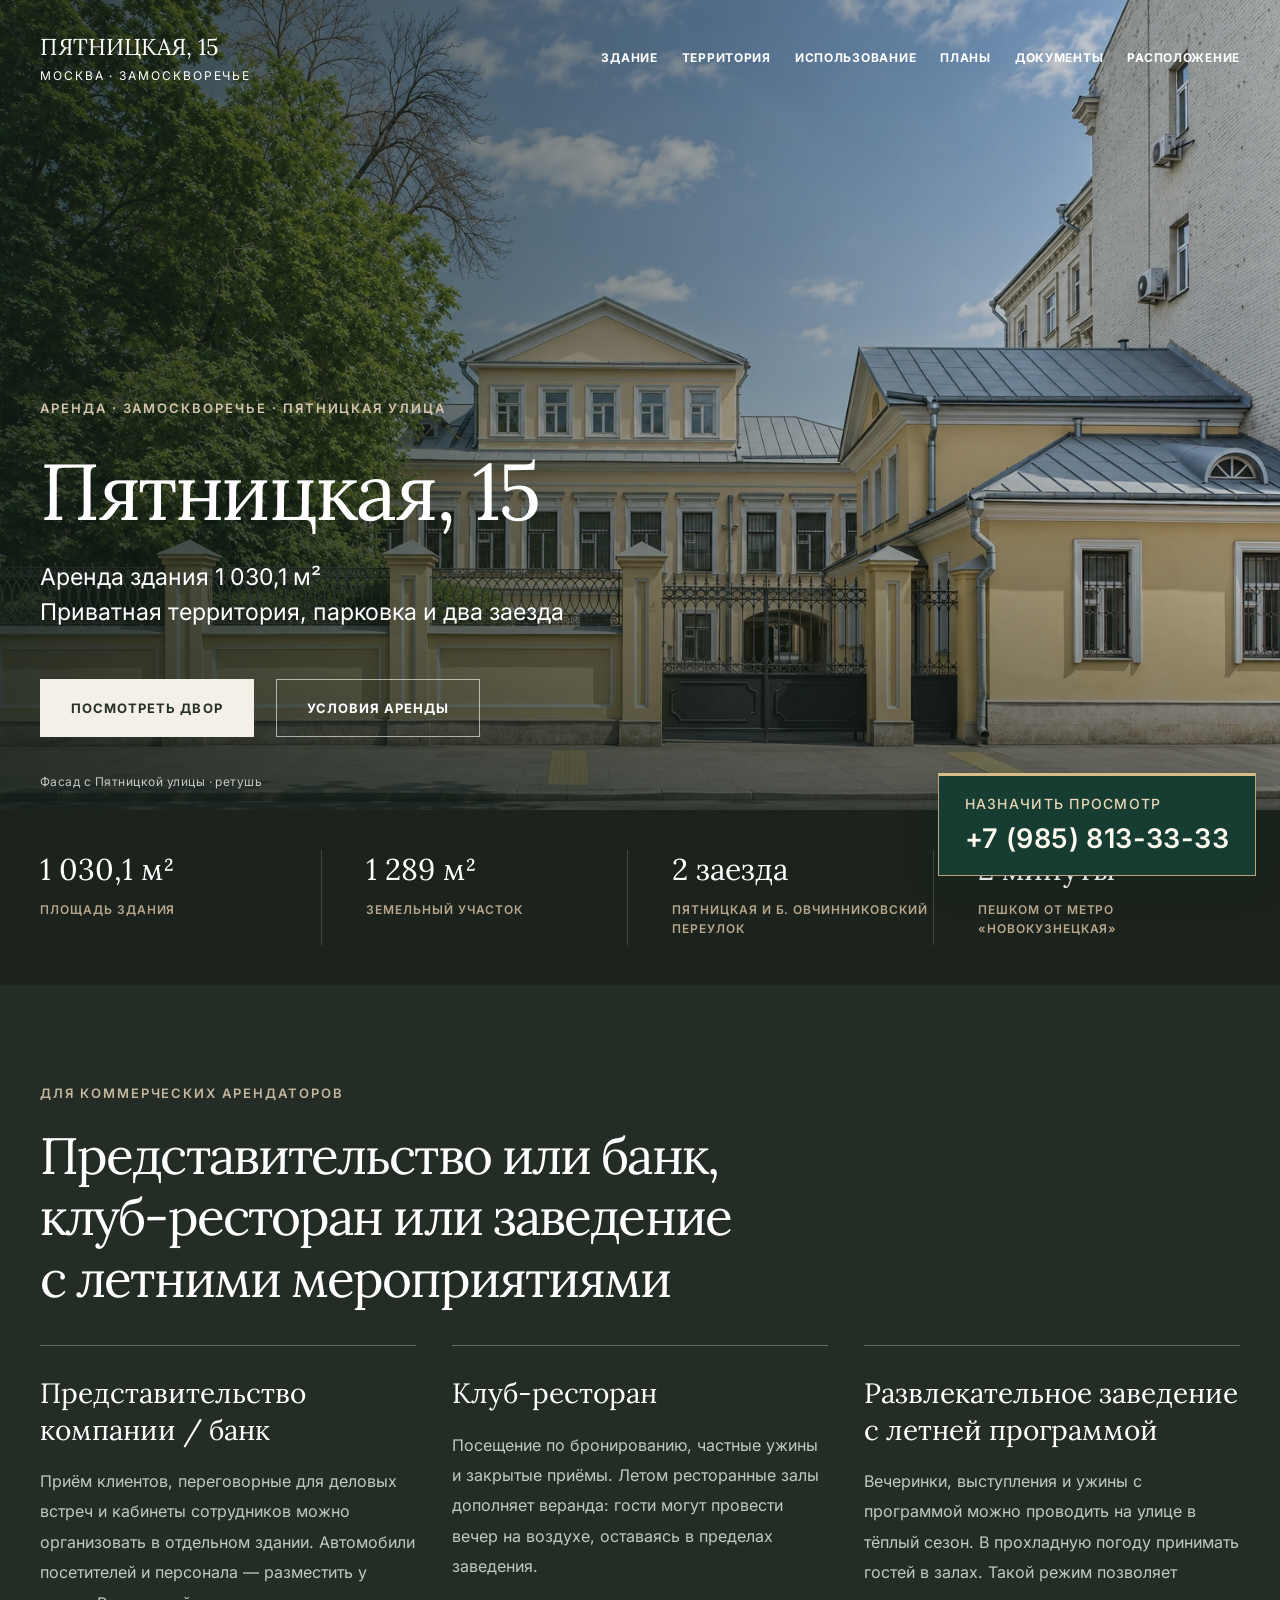
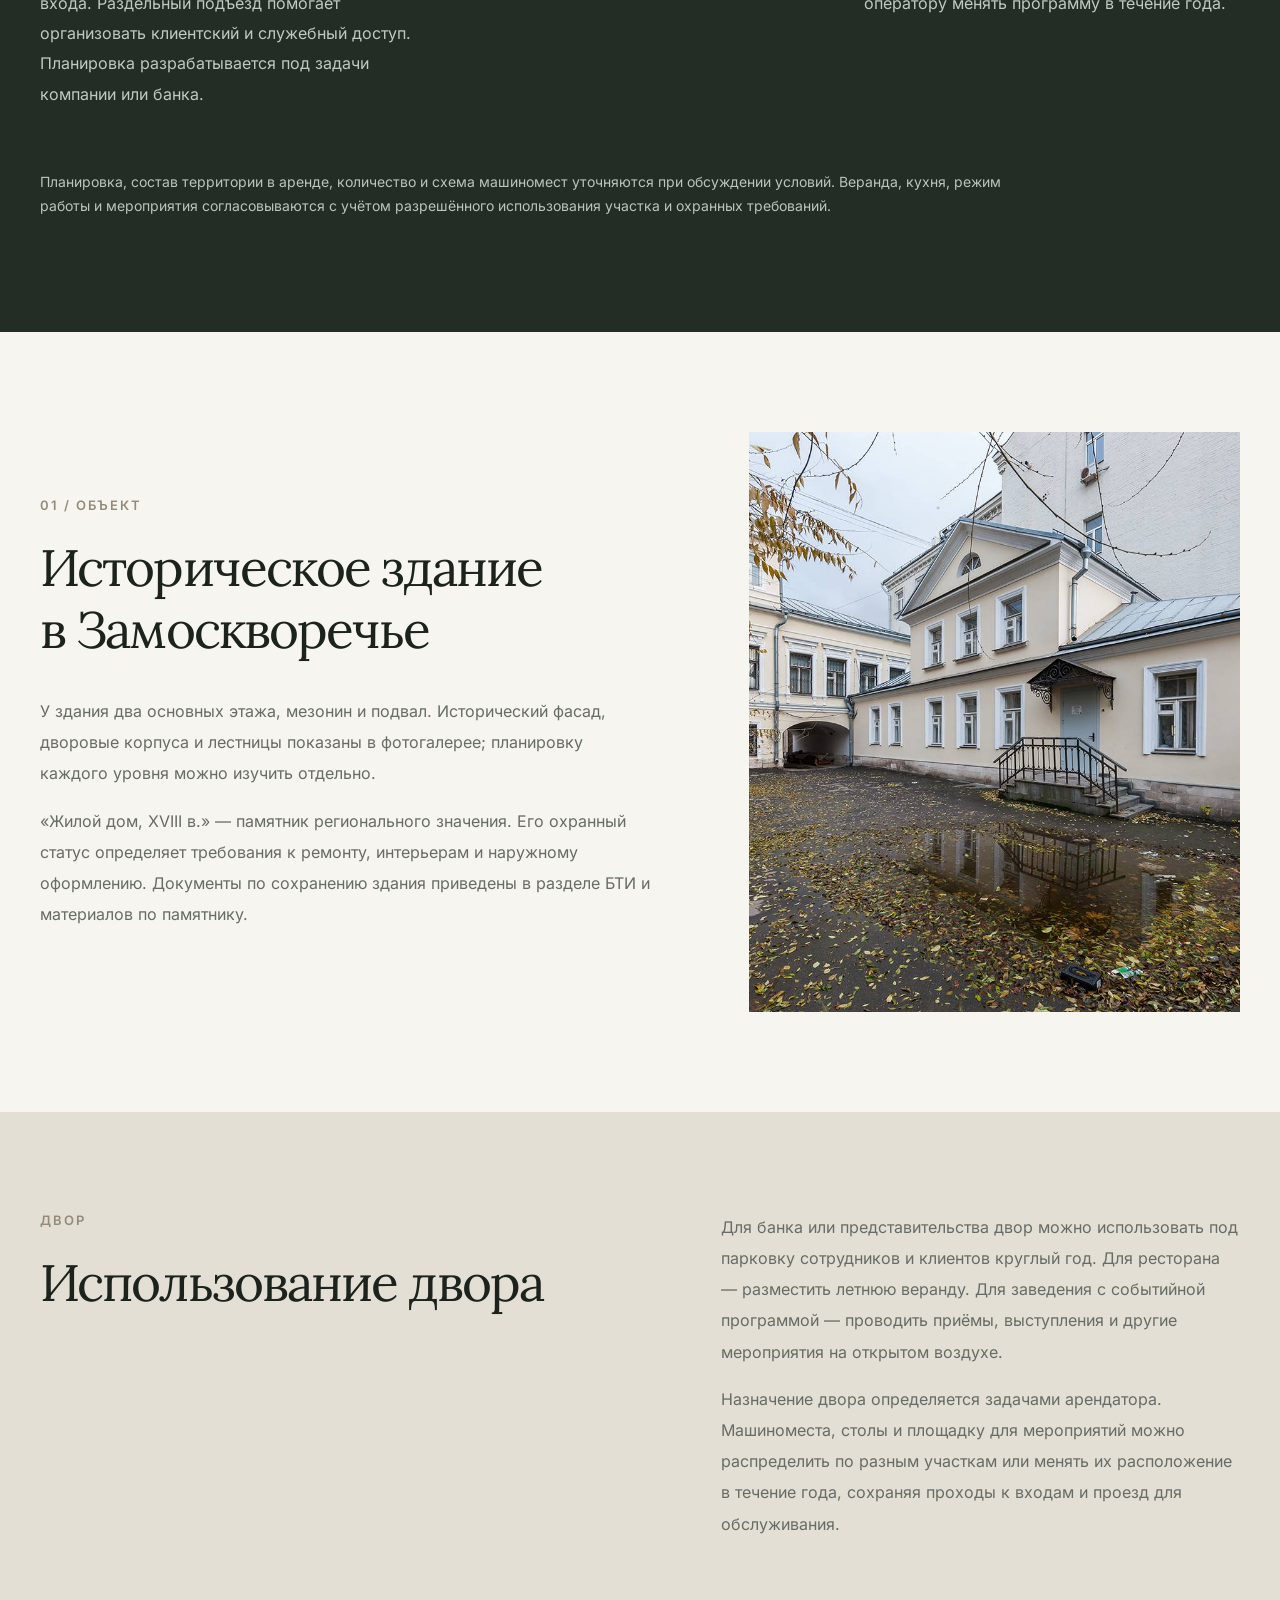
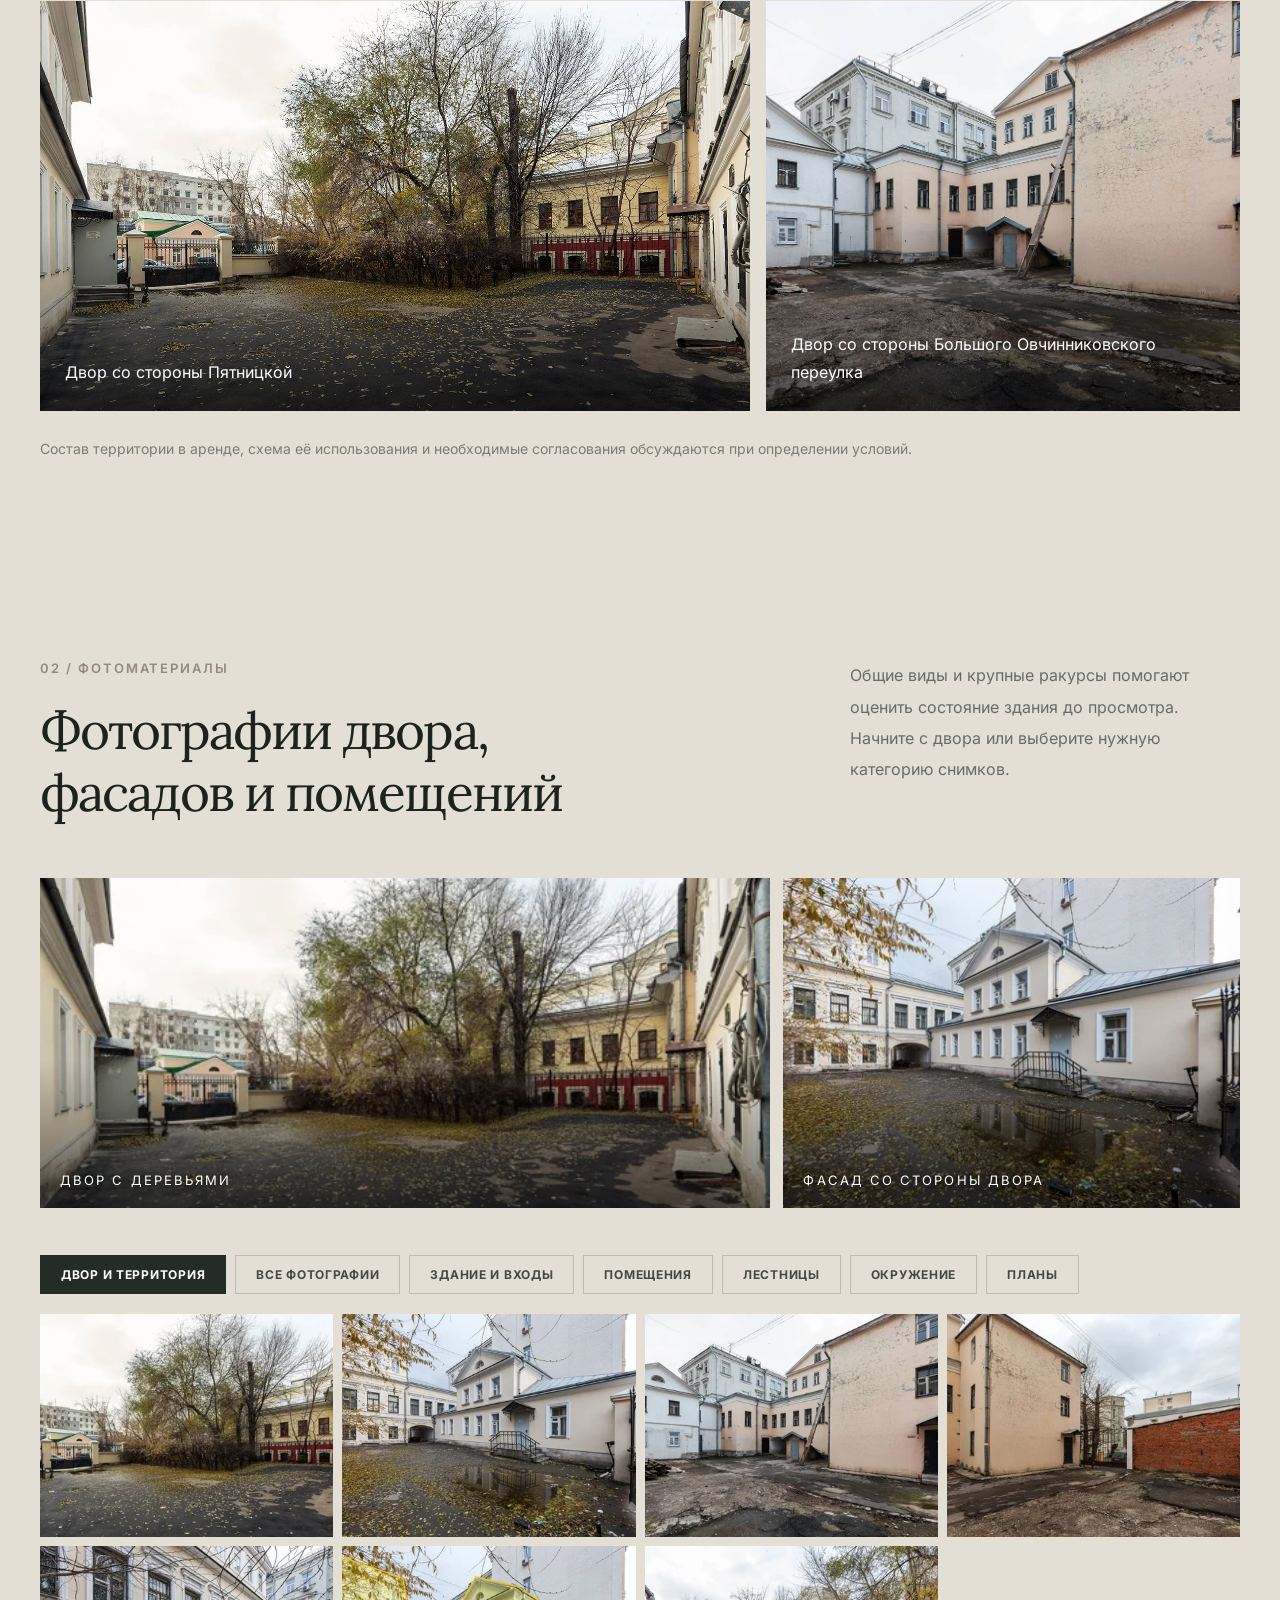
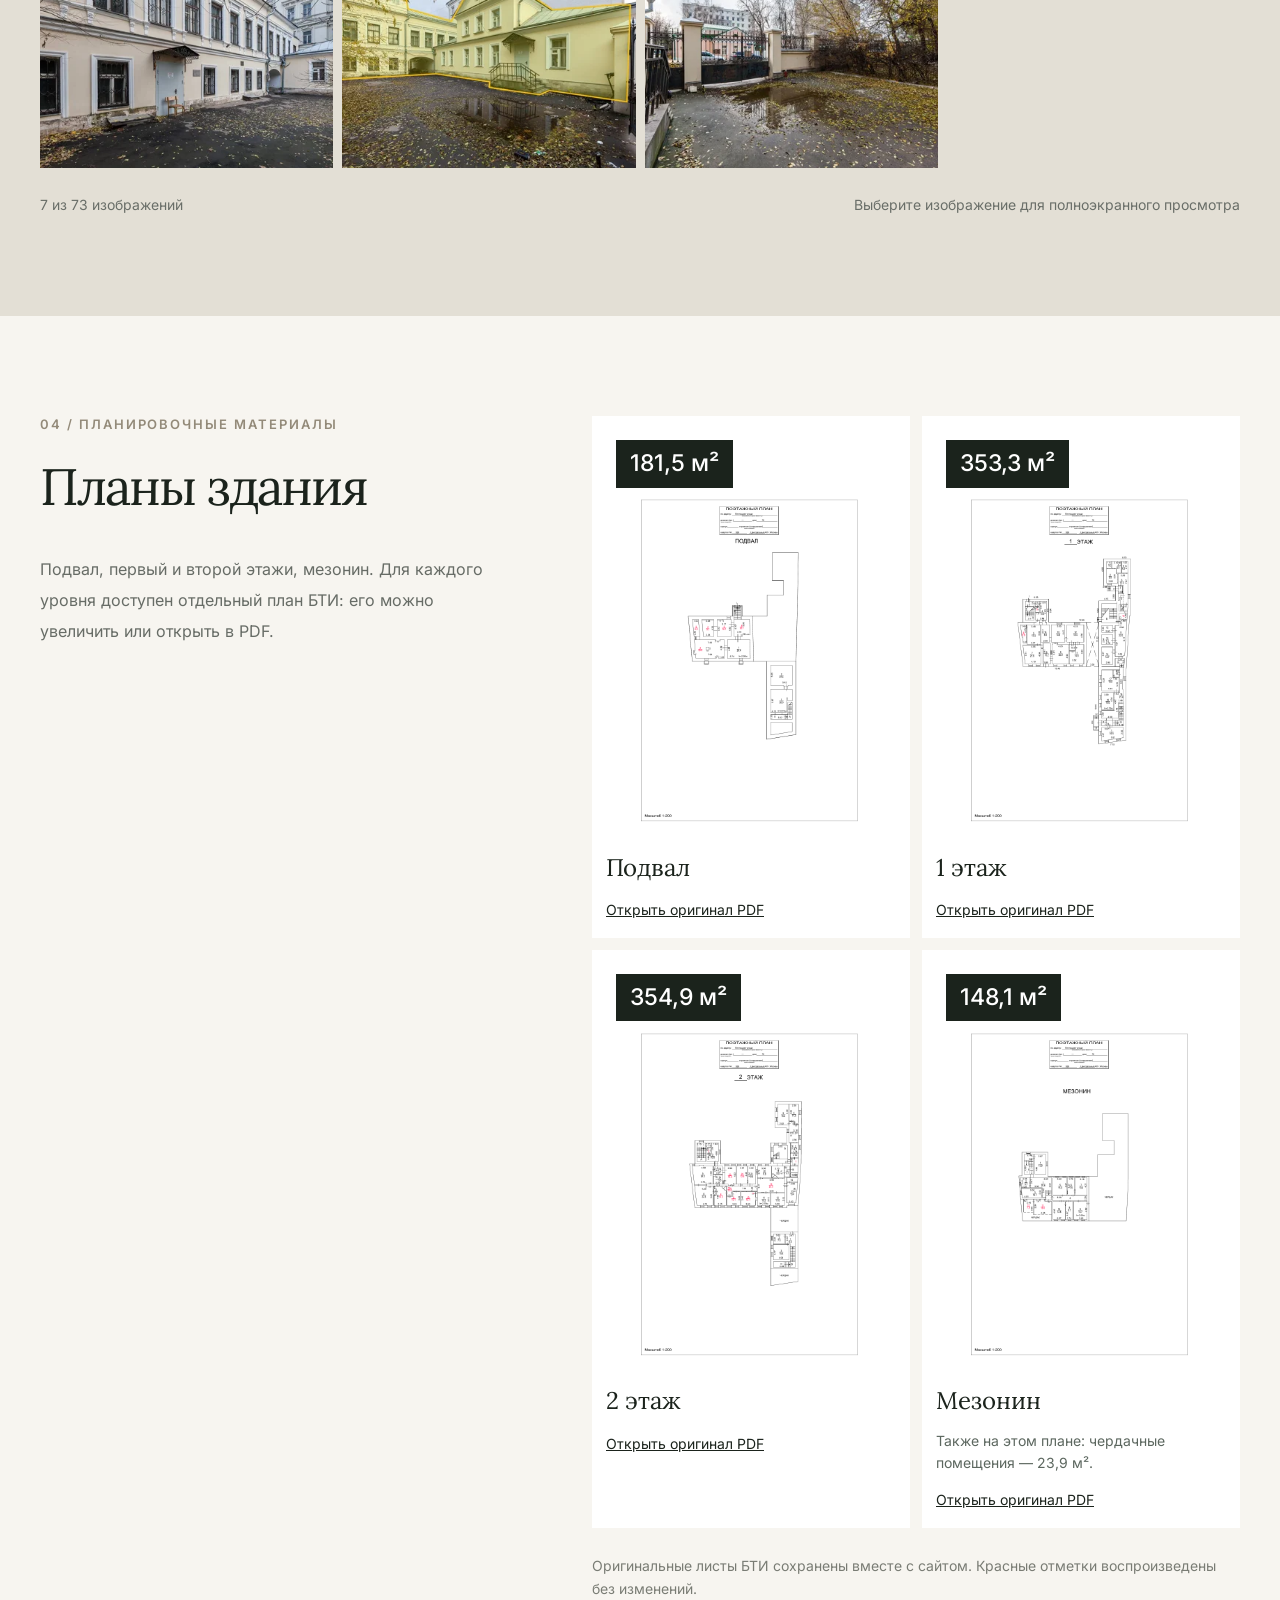
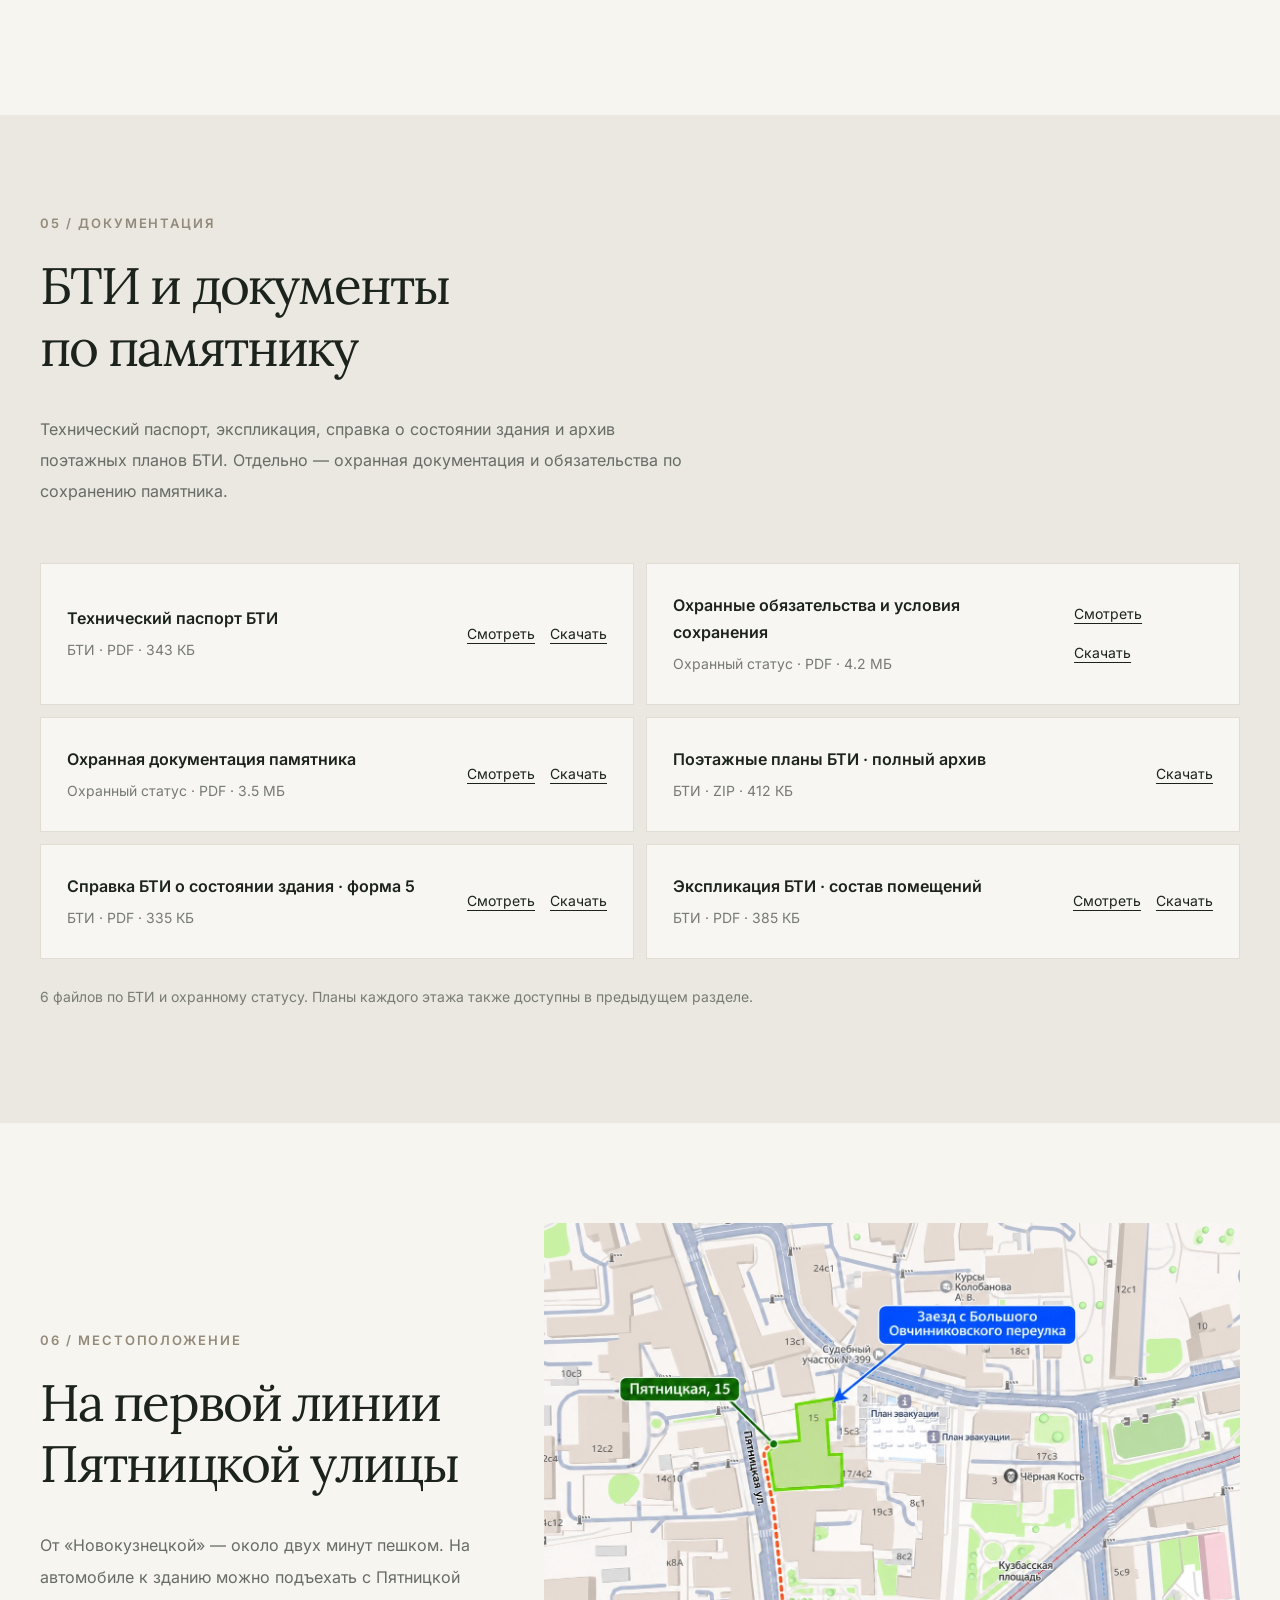
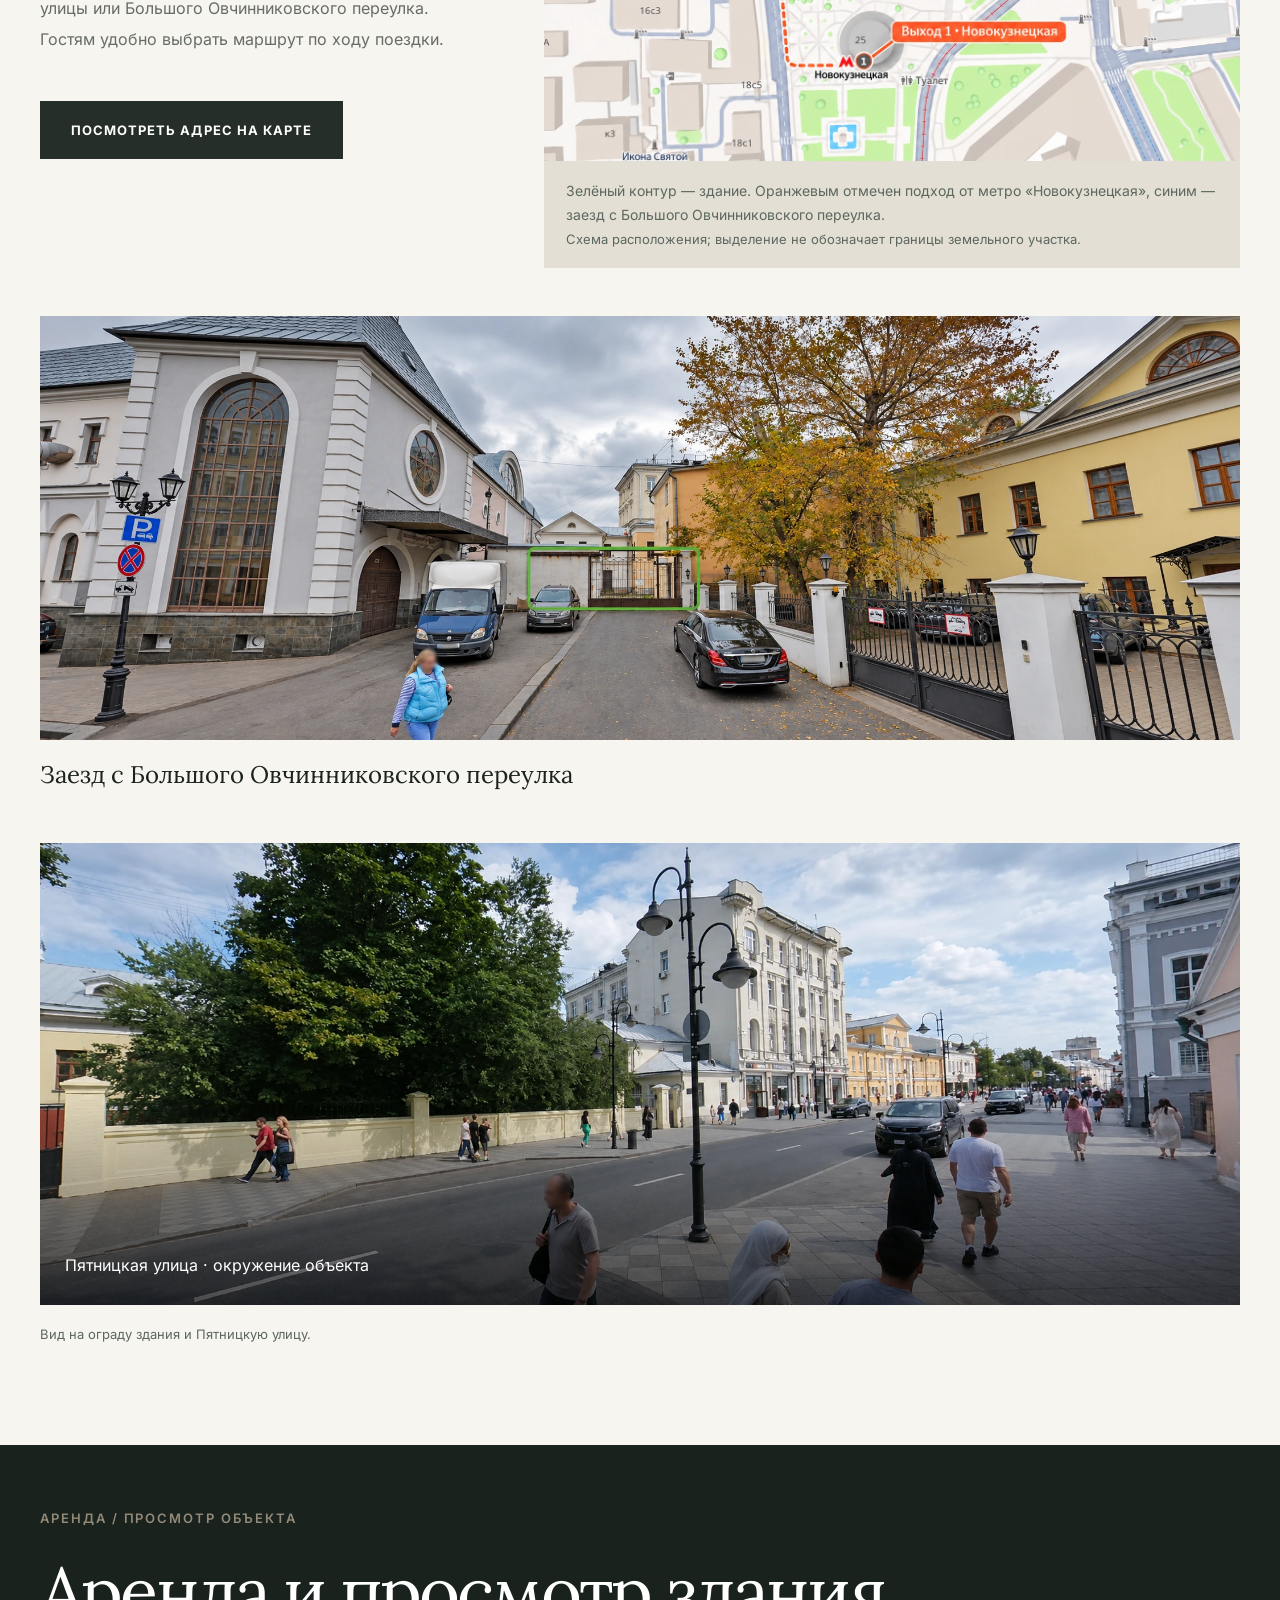
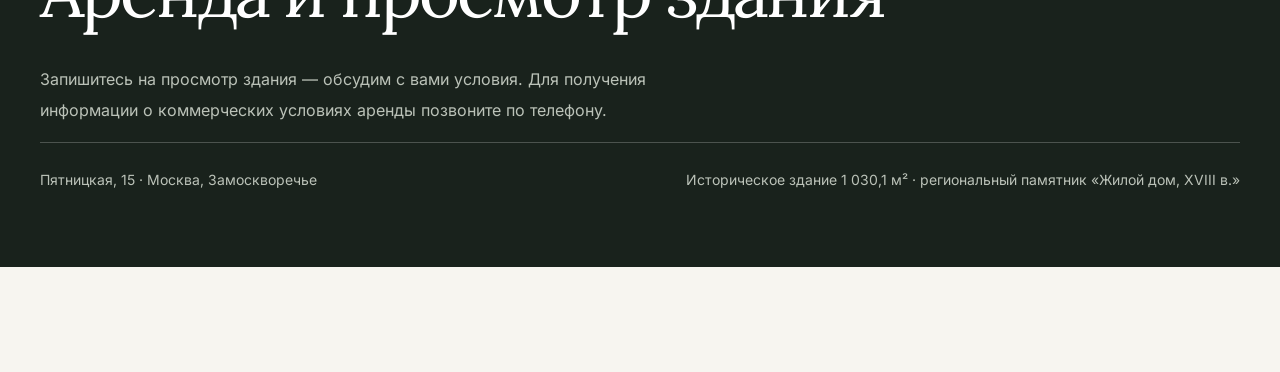
==== commit fba04697: "Clarify courtyard caption facing Bolshoy Ovchinnikovsky Lane" ====
--- a/pyatnitskaya-15/index.html
+++ b/pyatnitskaya-15/index.html
@@ -67,7 +67,7 @@
 <div class="stats"><div class="stat"><strong>1 030,1 м²</strong><small>Площадь здания</small></div><div class="stat"><strong>1 289 м²</strong><small>Земельный участок</small></div><div class="stat"><strong>2 заезда</strong><small>Пятницкая и Б. Овчинниковский переулок</small></div><div class="stat"><strong>2 минуты</strong><small>Пешком от метро «Новокузнецкая»</small></div></div>
 <section class="section dark commercial-section" id="advantages"><div class="wrap"><div class="no">Для коммерческих арендаторов</div><h2 class="title">Представительство или банк,<br>клуб-ресторан или заведение<br>с летними мероприятиями</h2><div class="concept-grid"><article class="adv"><h3>Представительство компании / банк</h3><p>Приём клиентов, переговорные для деловых встреч и кабинеты сотрудников можно организовать в отдельном здании. Автомобили посетителей и персонала — разместить у входа. Раздельный подъезд помогает организовать клиентский и служебный доступ. Планировка разрабатывается под задачи компании или банка.</p></article><article class="adv"><h3>Клуб-ресторан</h3><p>Посещение по бронированию, частные ужины и закрытые приёмы. Летом ресторанные залы дополняет веранда: гости могут провести вечер на воздухе, оставаясь в пределах заведения.</p></article><article class="adv"><h3>Развлекательное заведение с летней программой</h3><p>Вечеринки, выступления и ужины с программой можно проводить на улице в тёплый сезон. В прохладную погоду принимать гостей в залах. Такой режим позволяет оператору менять программу в течение года.</p></article></div><p class="hint concept-note">Планировка, состав территории в аренде, количество и схема машиномест уточняются при обсуждении условий. Веранда, кухня, режим работы и мероприятия согласовываются с учётом разрешённого использования участка и охранных требований.</p></div></section>
 <section class="section" id="building"><div class="wrap intro"><div><div class="no">01 / Объект</div><h2>Историческое здание<br>в Замоскворечье</h2><p class="copy">У здания два основных этажа, мезонин и подвал. Исторический фасад, дворовые корпуса и лестницы показаны в фотогалерее; планировку каждого уровня можно изучить отдельно.</p><p class="copy">«Жилой дом, XVIII в.» — памятник регионального значения. Его охранный статус определяет требования к ремонту, интерьерам и наружному оформлению. Документы по сохранению здания приведены в разделе БТИ и материалов по памятнику.</p></div><img id="introPic" class="intro-pic" alt="Фотография здания на Пятницкой улице" loading="lazy"></div></section>
-<section class="section territory-section" id="territory"><div class="wrap"><div class="territory-intro"><div><div class="no">Двор</div><h2 class="title">Использование двора</h2></div><div><p class="copy">Для банка или представительства двор можно использовать под парковку сотрудников и клиентов круглый год. Для ресторана — разместить летнюю веранду. Для заведения с событийной программой — проводить приёмы, выступления и другие мероприятия на открытом воздухе.</p><p class="copy">Назначение двора определяется задачами арендатора. Машиноместа, столы и площадку для мероприятий можно распределить по разным участкам или менять их расположение в течение года, сохраняя проходы к входам и проезд для обслуживания.</p></div></div><div class="territory-mosaic"><button class="territory-photo" data-photo-url="assets/photos/04.jpg" aria-label="Увеличить фотографию двора"><img src="assets/photos/04.jpg" alt="Двор с деревьями перед историческим зданием" loading="lazy"><span>Двор со стороны Пятницкой</span></button><button class="territory-photo" data-photo-url="assets/photos/03.jpg" aria-label="Увеличить второй ракурс территории"><img src="assets/photos/03.jpg" alt="Двор между корпусами здания" loading="lazy"><span>Двор между корпусами</span></button></div><p class="hint land-note">Состав территории в аренде, схема её использования и необходимые согласования обсуждаются при определении условий.</p></div></section>
+<section class="section territory-section" id="territory"><div class="wrap"><div class="territory-intro"><div><div class="no">Двор</div><h2 class="title">Использование двора</h2></div><div><p class="copy">Для банка или представительства двор можно использовать под парковку сотрудников и клиентов круглый год. Для ресторана — разместить летнюю веранду. Для заведения с событийной программой — проводить приёмы, выступления и другие мероприятия на открытом воздухе.</p><p class="copy">Назначение двора определяется задачами арендатора. Машиноместа, столы и площадку для мероприятий можно распределить по разным участкам или менять их расположение в течение года, сохраняя проходы к входам и проезд для обслуживания.</p></div></div><div class="territory-mosaic"><button class="territory-photo" data-photo-url="assets/photos/04.jpg" aria-label="Увеличить фотографию двора"><img src="assets/photos/04.jpg" alt="Двор с деревьями перед историческим зданием" loading="lazy"><span>Двор со стороны Пятницкой</span></button><button class="territory-photo" data-photo-url="assets/photos/03.jpg" aria-label="Увеличить второй ракурс территории"><img src="assets/photos/03.jpg" alt="Двор со стороны Большого Овчинниковского переулка" loading="lazy"><span>Двор со стороны Большого Овчинниковского переулка</span></button></div><p class="hint land-note">Состав территории в аренде, схема её использования и необходимые согласования обсуждаются при определении условий.</p></div></section>
 <section class="section gallery-section" id="photos"><div class="wrap"><div class="gallery-header"><div><div class="no">02 / Фотоматериалы</div><h2 class="title">Фотографии двора,<br>фасадов и помещений</h2></div><p class="copy">Общие виды и крупные ракурсы помогают оценить состояние здания до просмотра. Начните с двора или выберите нужную категорию снимков.</p></div><div id="featured" class="featured"></div><div class="filters" id="filters"><button class="filter active" data-filter="territory">Двор и территория</button><button class="filter" data-filter="all">Все фотографии</button><button class="filter" data-filter="exterior">Здание и входы</button><button class="filter" data-filter="interior">Помещения</button><button class="filter" data-filter="stairs">Лестницы</button><button class="filter" data-filter="surroundings">Окружение</button><button class="filter" data-filter="plans">Планы</button></div><div id="grid" class="gallery-grid"></div><div class="count"><span id="photoCount">Фотографии объекта</span><span>Выберите изображение для полноэкранного просмотра</span></div></div></section>
 
 <section class="section" id="plans"><div class="wrap plans"><div><div class="no">04 / Планировочные материалы</div><h2 class="title">Планы здания</h2><p class="copy">Подвал, первый и второй этажи, мезонин. Для каждого уровня доступен отдельный план БТИ: его можно увеличить или открыть в PDF.</p></div><div><div id="plansGrid" class="plans-stage"></div><p class="hint">Оригинальные листы БТИ сохранены вместе с сайтом. Красные отметки воспроизведены без изменений.</p></div></div></section>
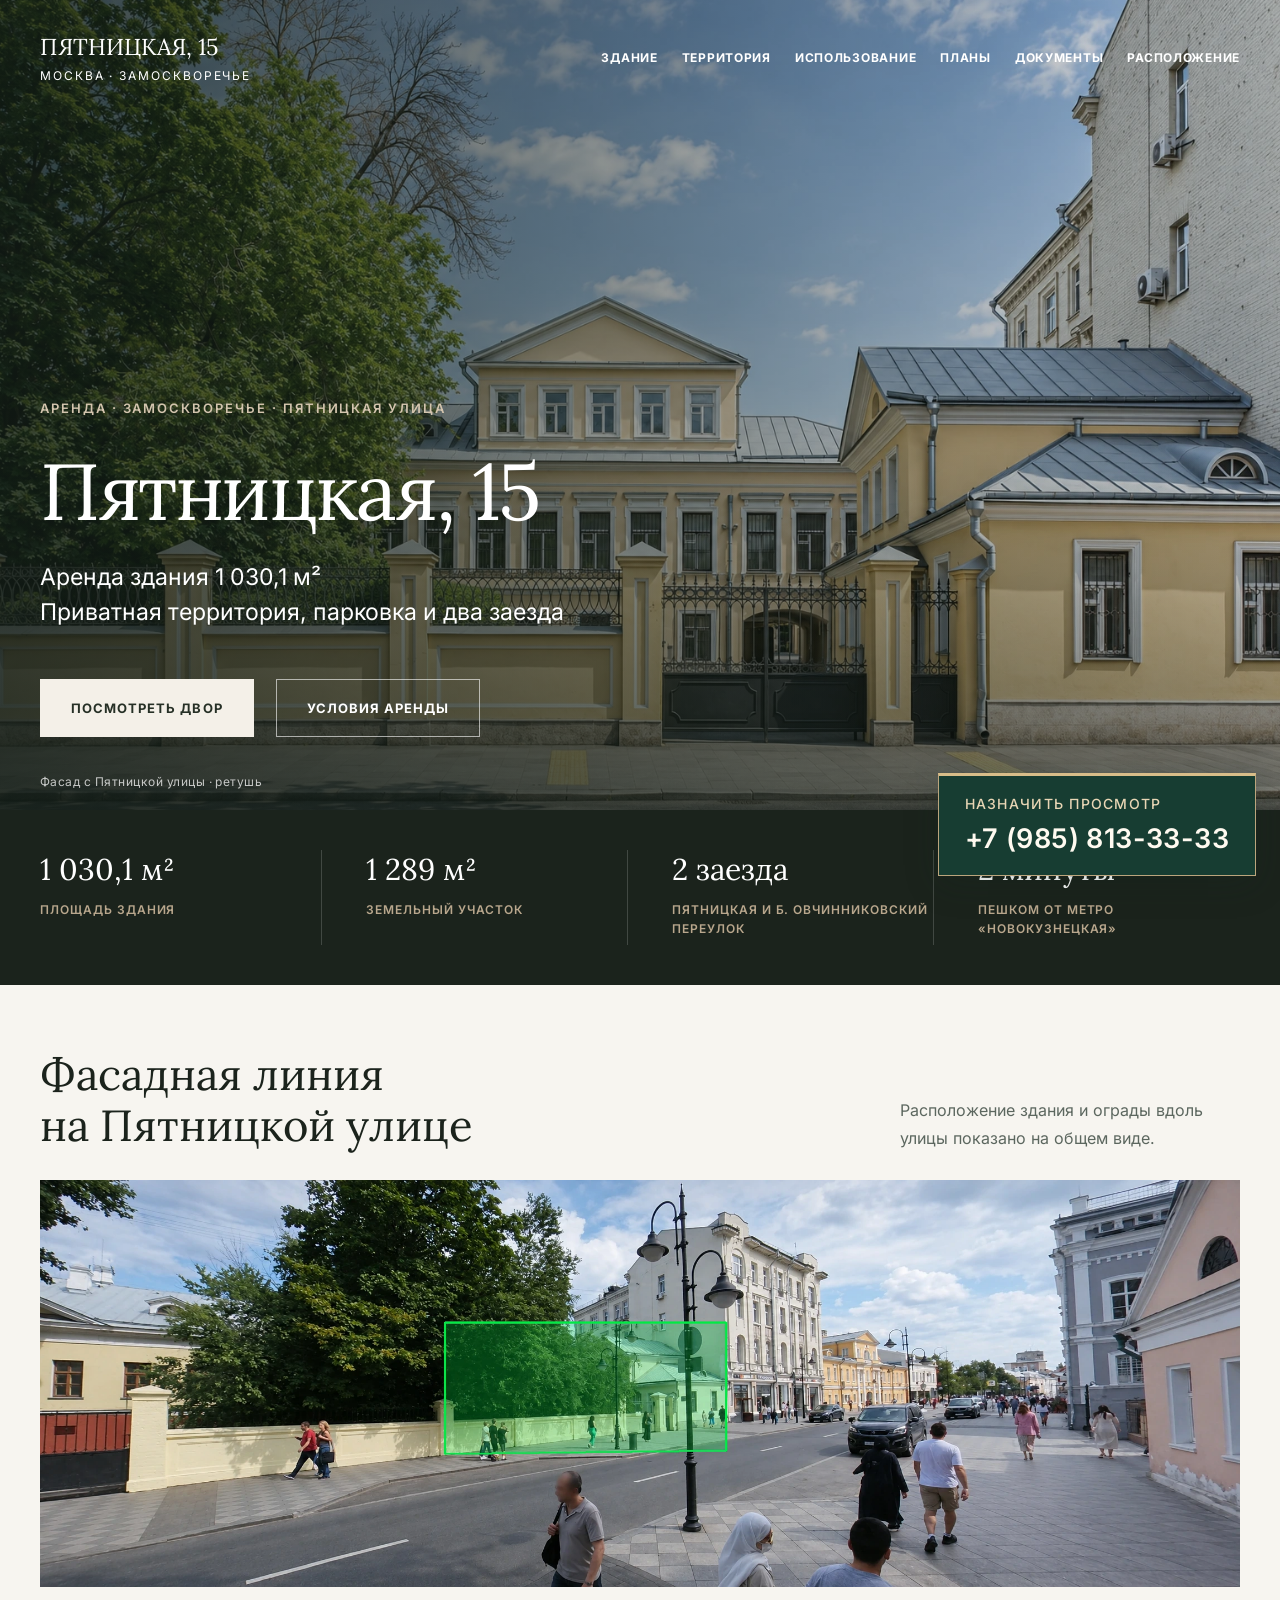
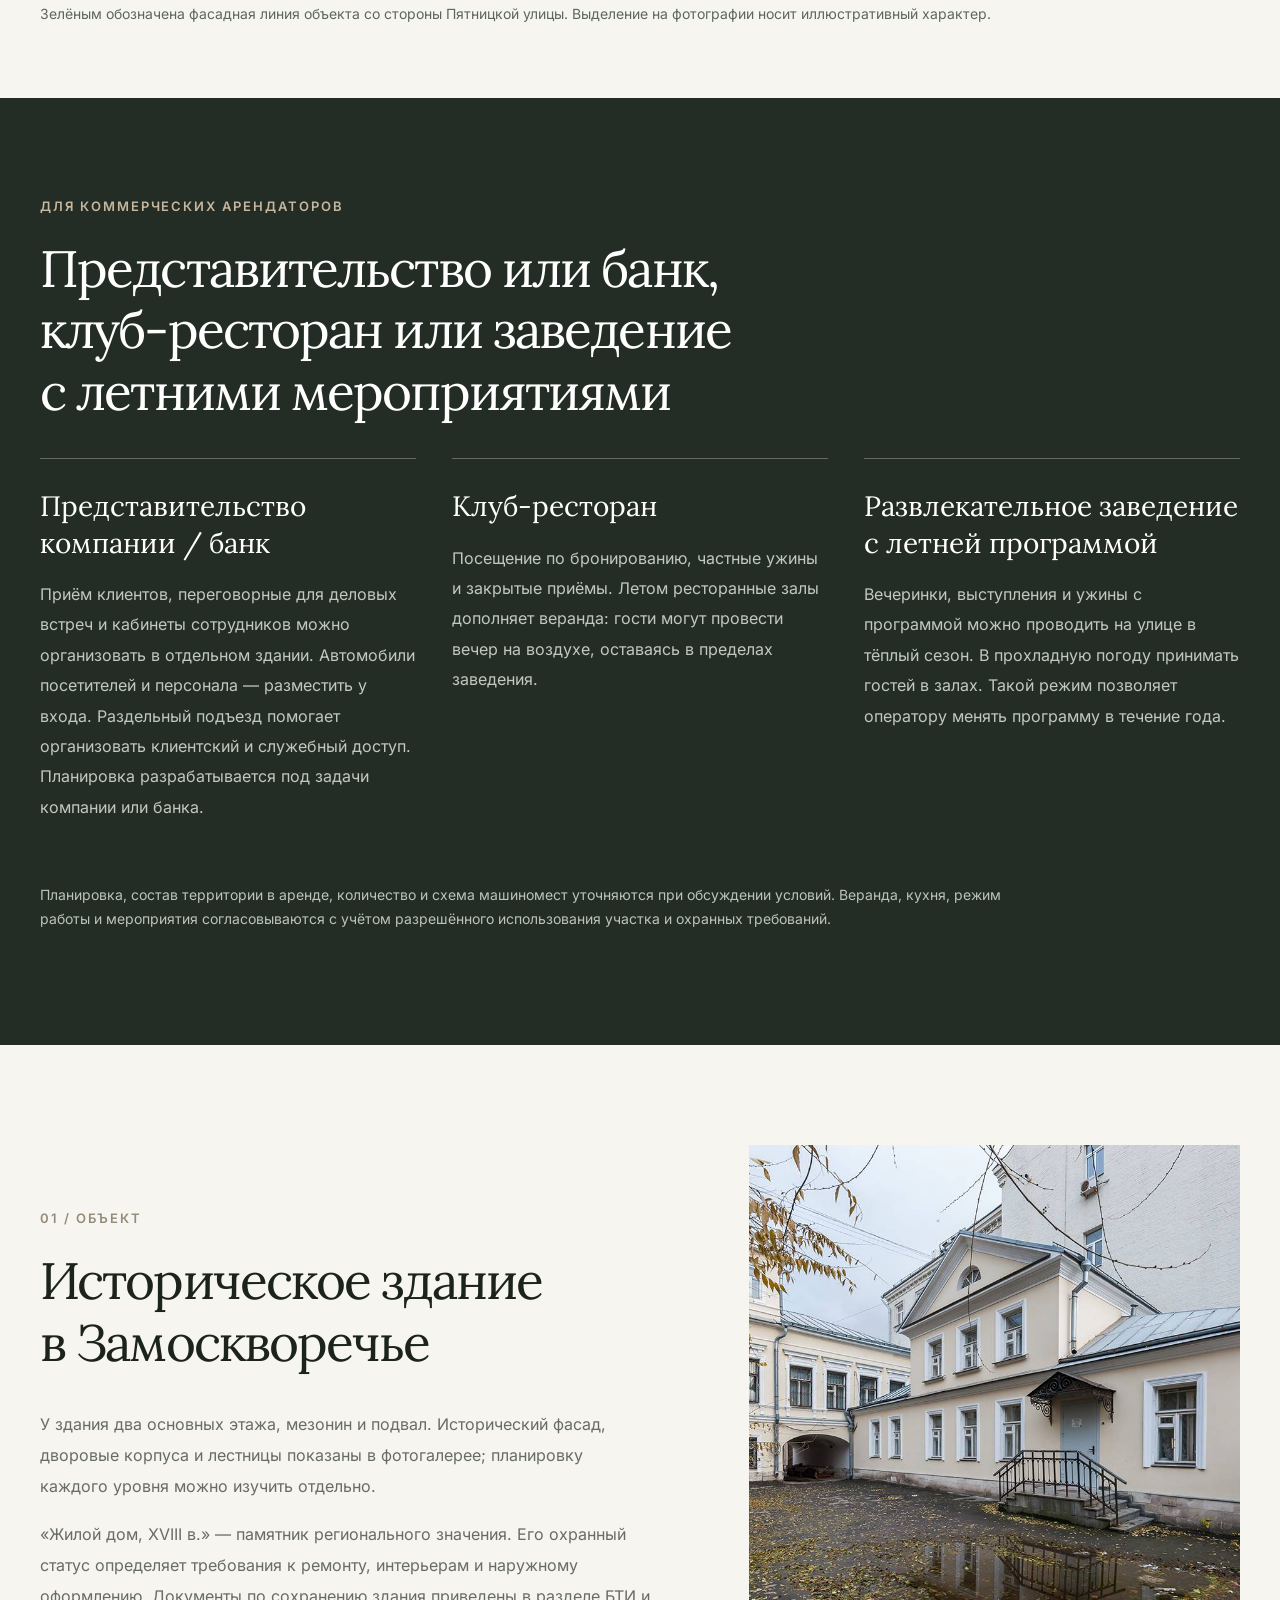
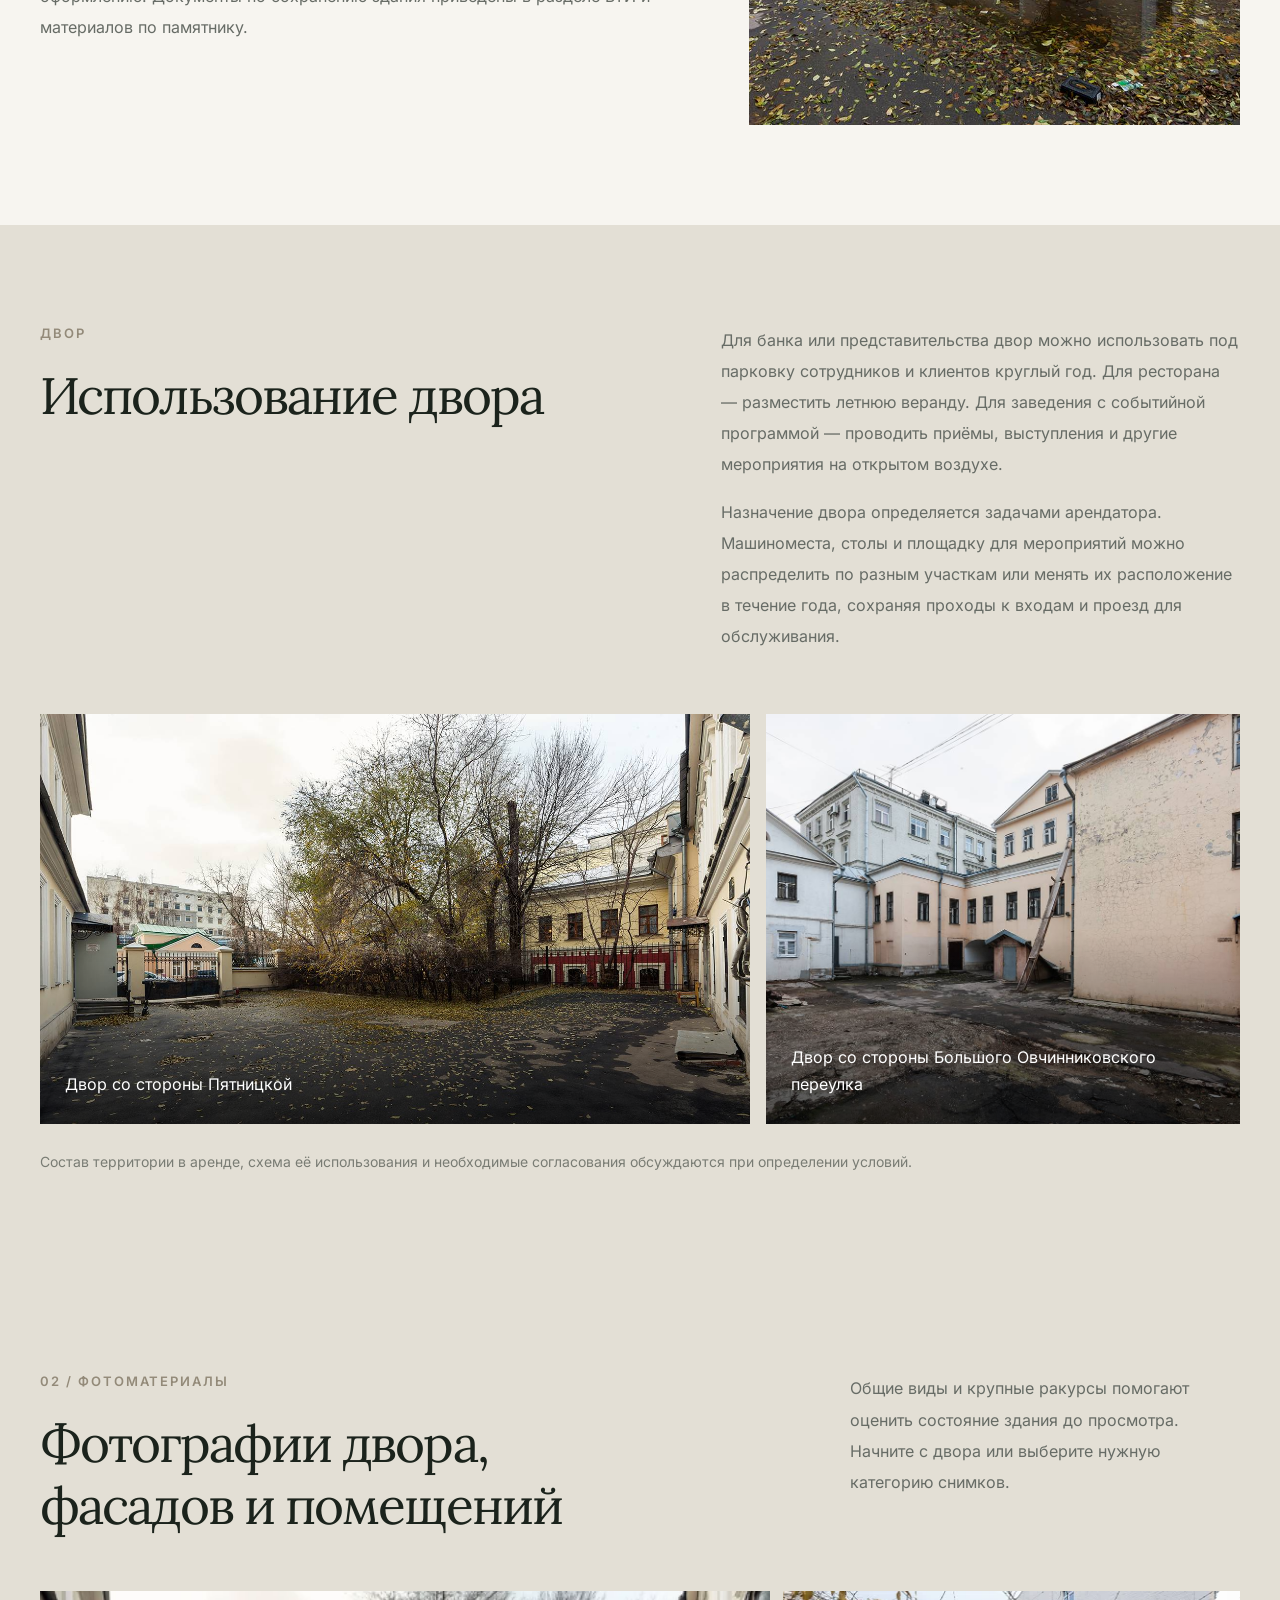
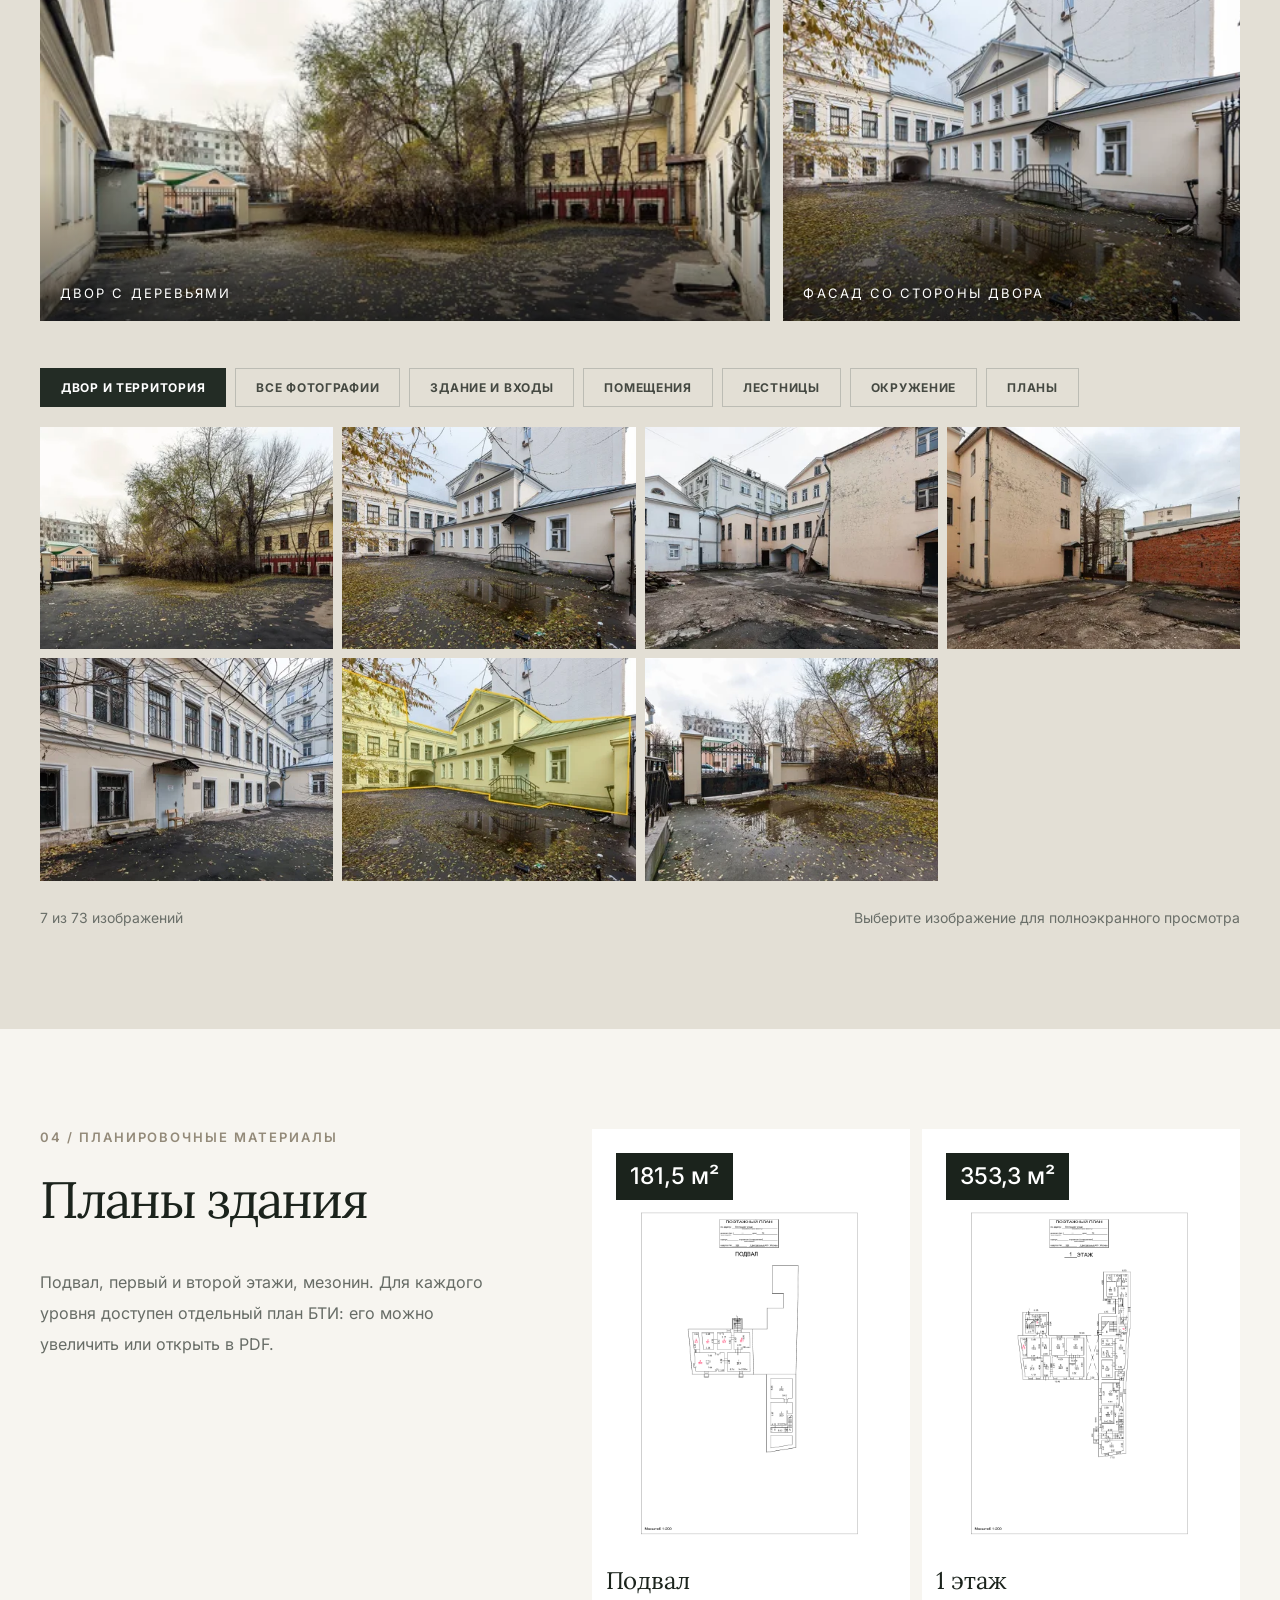
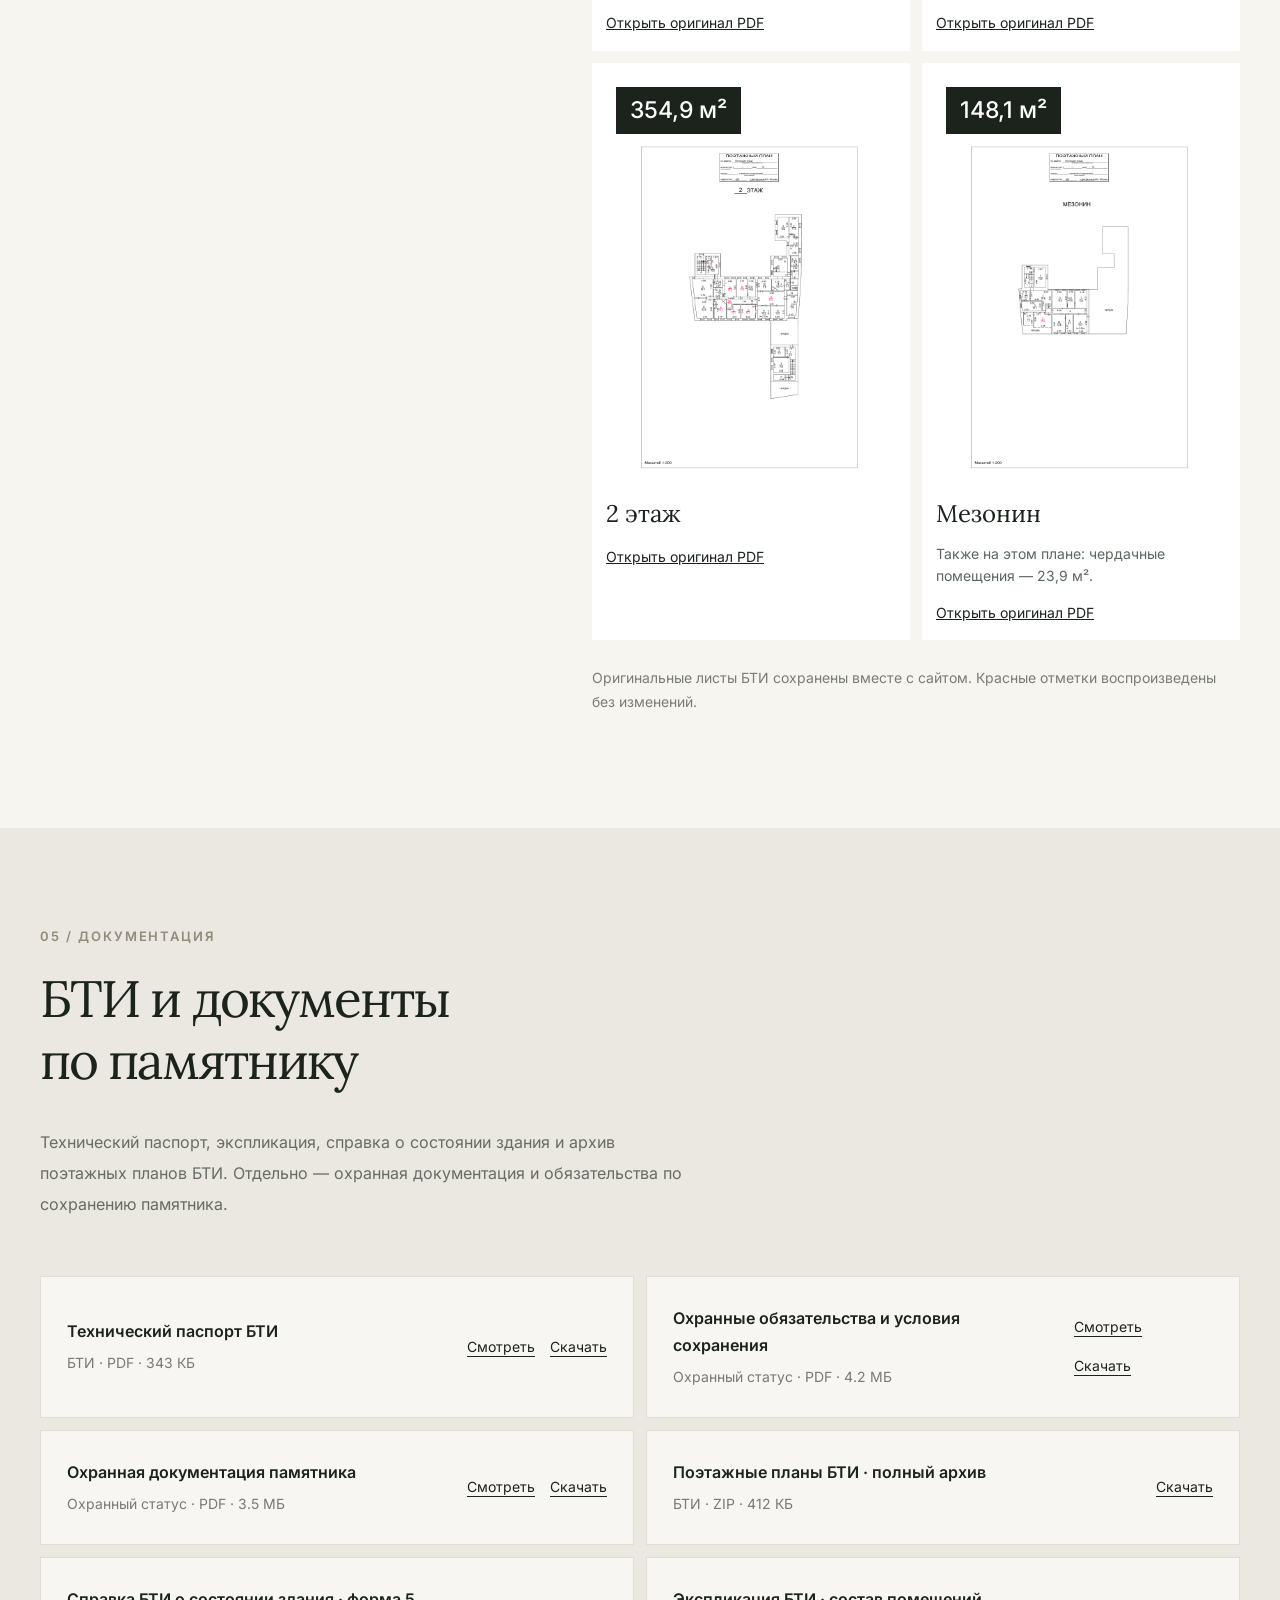
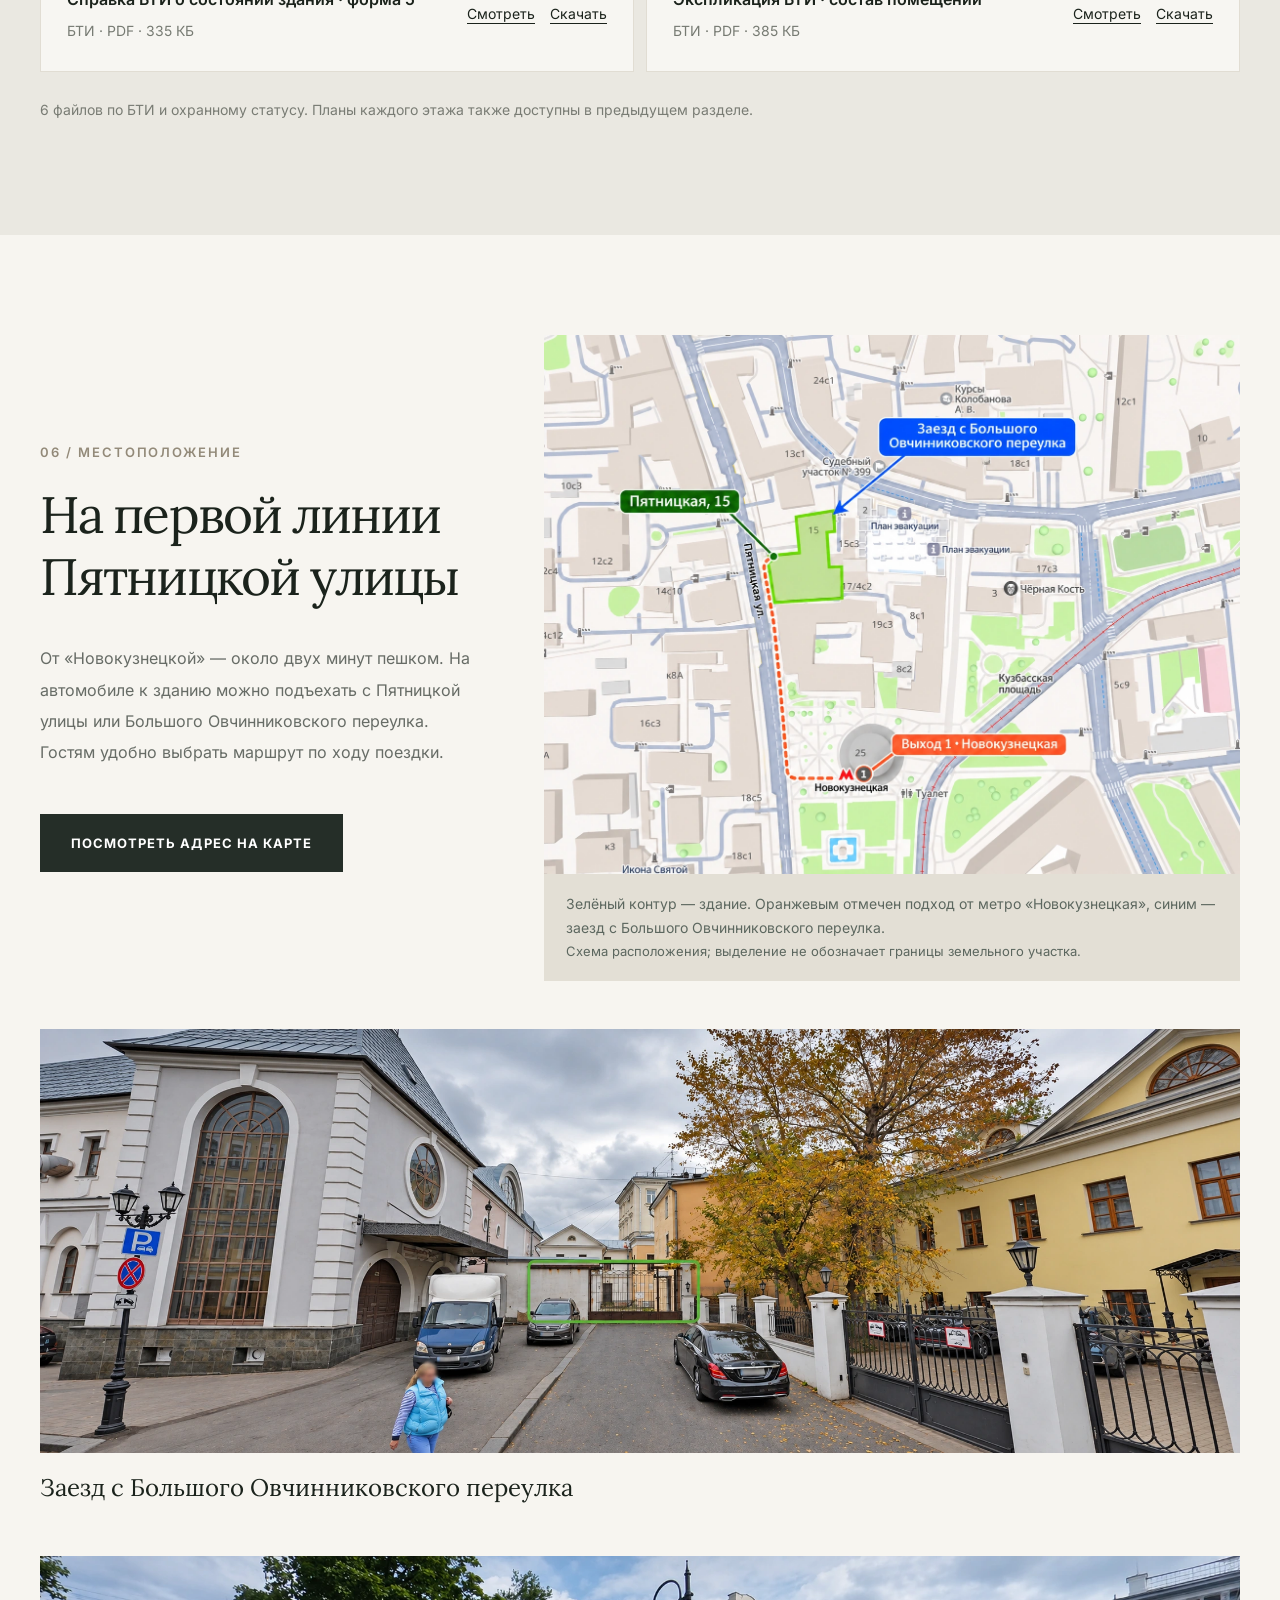
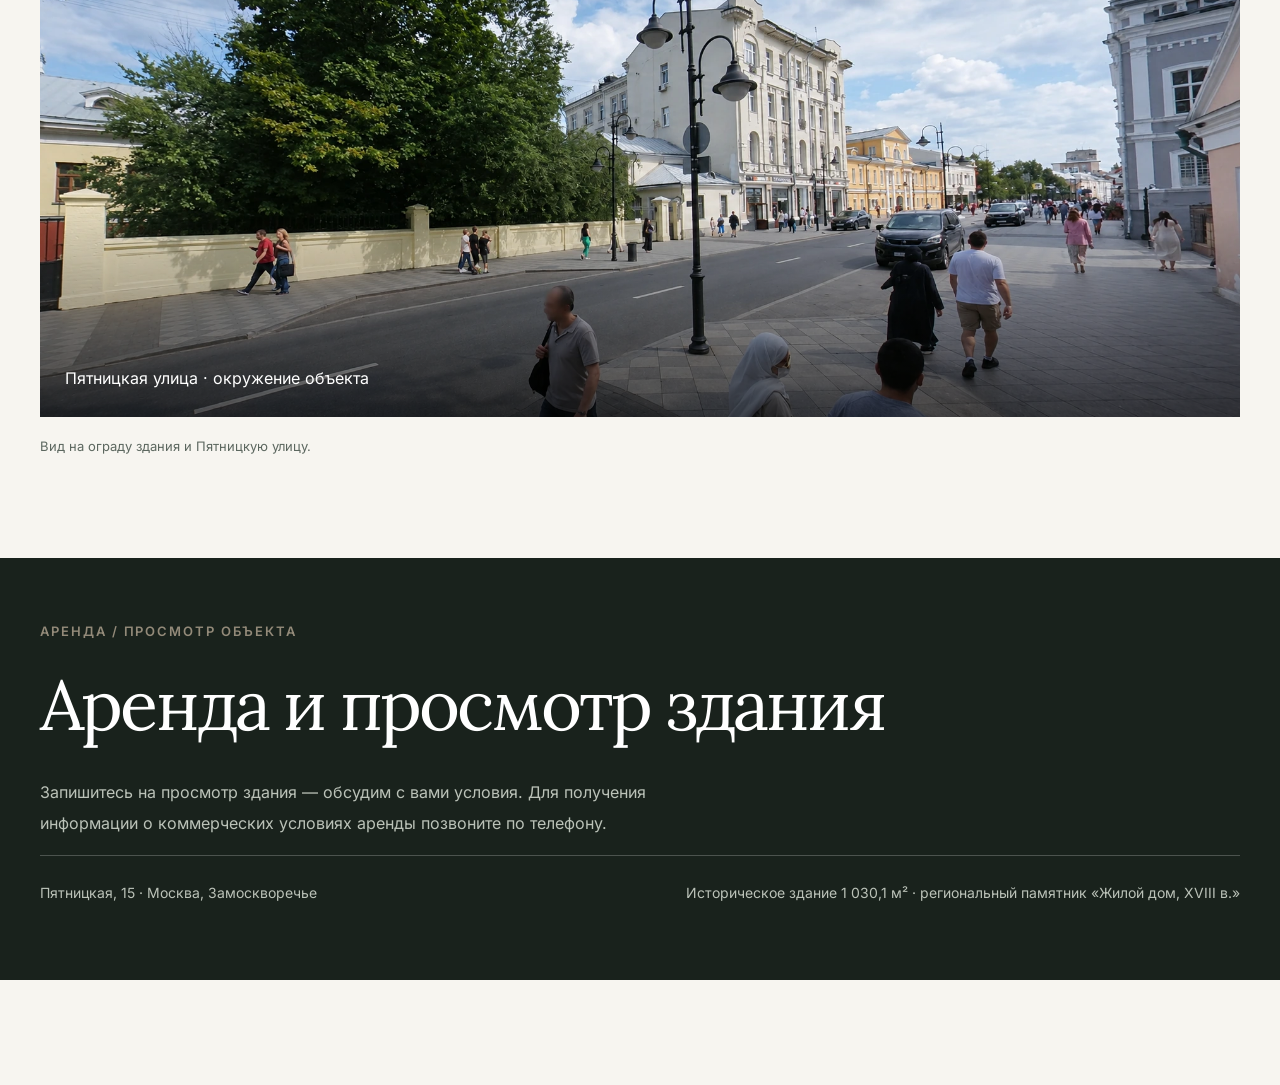
==== commit a858d9a9: "Feature annotated Pyatnitskaya frontage panorama on second screen" ====
--- a/pyatnitskaya-15/index.html
+++ b/pyatnitskaya-15/index.html
@@ -61,10 +61,13 @@
 .viewing-contact a{color:#fffaf0;font-size:27px;font-weight:600;letter-spacing:.015em;line-height:1.3}
 .viewing-contact a:focus-visible{outline:2px solid #e8d6b5;outline-offset:5px}
 @media(max-width:600px){.viewing-contact{left:12px;right:12px;bottom:12px;min-width:0;max-width:none;padding:12px 18px 14px;gap:4px;align-items:center}.viewing-contact span{font-size:12px;letter-spacing:.1em}.viewing-contact a{font-size:25px}body{padding-bottom:115px}}
+
+.frontage-section{padding:64px 0 72px;background:#f7f5f0}.frontage-heading{display:flex;justify-content:space-between;gap:32px;align-items:end;margin-bottom:28px}.frontage-heading h2{font:400 clamp(32px,3.4vw,49px)/1.18 Lora,Georgia,serif;margin:0}.frontage-heading p{max-width:340px;margin:0;color:#5c675f;line-height:1.7}.frontage-figure{margin:0}.frontage-figure button{display:block;width:100%;padding:0;border:0;background:#e3dfd5;cursor:zoom-in}.frontage-figure img{display:block;width:100%;height:auto}.frontage-figure figcaption{font-size:14px;line-height:1.6;color:#5c675f;padding-top:16px}@media(max-width:600px){.frontage-section{padding:44px 0}.frontage-heading{display:block;margin-bottom:22px}.frontage-heading p{margin-top:18px}.frontage-figure button{overflow:auto}.frontage-figure img{width:100%;min-height:230px;object-fit:cover;object-position:46% center}.frontage-figure figcaption{font-size:13px}}
 </style><link rel="canonical" href="https://xn--15-6kc5akqny2b0fg.xn--p1ai/"><meta property="og:type" content="website"><meta property="og:locale" content="ru_RU"><meta property="og:site_name" content="Пятницкая, 15"><meta property="og:title" content="Пятницкая, 15 — аренда здания"><meta property="og:description" content="Здание 1 030,1 м² с приватной территорией, парковкой и двумя заездами в Замоскворечье."><meta property="og:url" content="https://xn--15-6kc5akqny2b0fg.xn--p1ai/"><meta property="og:image" content="https://xn--15-6kc5akqny2b0fg.xn--p1ai/assets/editorial/facade-share.jpg"><meta property="og:image:type" content="image/jpeg"><meta property="og:image:alt" content="Фасад здания на Пятницкой, 15"><meta name="twitter:card" content="summary_large_image"><meta name="twitter:image" content="https://xn--15-6kc5akqny2b0fg.xn--p1ai/assets/editorial/facade-share.jpg"></head><body>
 <header class="top"><a class="brand" href="#">ПЯТНИЦКАЯ, 15<span>МОСКВА · ЗАМОСКВОРЕЧЬЕ</span></a><nav id="nav" class="links"><a href="#building">Здание</a><a href="#territory">Территория</a><a href="#advantages">Использование</a><a href="#plans">Планы</a><a href="#docs">Документы</a><a href="#location">Расположение</a></nav><button class="menu" id="menu" aria-label="Открыть меню">☰</button></header>
 <section class="hero"><div id="heroPic" class="hero-visual"></div><div class="hero-inner"><div class="caps">Аренда · Замоскворечье · Пятницкая улица</div><h1>Пятницкая, 15</h1><div class="hero-sub">Аренда здания 1 030,1 м²<br>Приватная территория, парковка и два заезда</div><div class="hero-bottom"><a class="cta" href="#territory">Посмотреть двор</a><a class="cta ghost" href="#contact">Условия аренды</a></div></div><div class="photo-note">Фасад с Пятницкой улицы · ретушь</div></section>
 <div class="stats"><div class="stat"><strong>1 030,1 м²</strong><small>Площадь здания</small></div><div class="stat"><strong>1 289 м²</strong><small>Земельный участок</small></div><div class="stat"><strong>2 заезда</strong><small>Пятницкая и Б. Овчинниковский переулок</small></div><div class="stat"><strong>2 минуты</strong><small>Пешком от метро «Новокузнецкая»</small></div></div>
+<section class="frontage-section" id="frontage"><div class="wrap"><div class="frontage-heading"><h2>Фасадная линия<br>на Пятницкой улице</h2><p>Расположение здания и ограды вдоль улицы показано на общем виде.</p></div><figure class="frontage-figure"><button type="button" data-visual-src="assets/editorial/pyatnitskaya-frontage.webp" data-visual-title="Фасадная линия на Пятницкой улице" aria-label="Увеличить фотографию с границами фасада на Пятницкой улице"><img src="assets/editorial/pyatnitskaya-frontage.webp" alt="Общий вид Пятницкой улицы: фасадная линия объекта выделена зелёным контуром" loading="eager"></button><figcaption>Зелёным обозначена фасадная линия объекта со стороны Пятницкой улицы. Выделение на фотографии носит иллюстративный характер.</figcaption></figure></div></section>
 <section class="section dark commercial-section" id="advantages"><div class="wrap"><div class="no">Для коммерческих арендаторов</div><h2 class="title">Представительство или банк,<br>клуб-ресторан или заведение<br>с летними мероприятиями</h2><div class="concept-grid"><article class="adv"><h3>Представительство компании / банк</h3><p>Приём клиентов, переговорные для деловых встреч и кабинеты сотрудников можно организовать в отдельном здании. Автомобили посетителей и персонала — разместить у входа. Раздельный подъезд помогает организовать клиентский и служебный доступ. Планировка разрабатывается под задачи компании или банка.</p></article><article class="adv"><h3>Клуб-ресторан</h3><p>Посещение по бронированию, частные ужины и закрытые приёмы. Летом ресторанные залы дополняет веранда: гости могут провести вечер на воздухе, оставаясь в пределах заведения.</p></article><article class="adv"><h3>Развлекательное заведение с летней программой</h3><p>Вечеринки, выступления и ужины с программой можно проводить на улице в тёплый сезон. В прохладную погоду принимать гостей в залах. Такой режим позволяет оператору менять программу в течение года.</p></article></div><p class="hint concept-note">Планировка, состав территории в аренде, количество и схема машиномест уточняются при обсуждении условий. Веранда, кухня, режим работы и мероприятия согласовываются с учётом разрешённого использования участка и охранных требований.</p></div></section>
 <section class="section" id="building"><div class="wrap intro"><div><div class="no">01 / Объект</div><h2>Историческое здание<br>в Замоскворечье</h2><p class="copy">У здания два основных этажа, мезонин и подвал. Исторический фасад, дворовые корпуса и лестницы показаны в фотогалерее; планировку каждого уровня можно изучить отдельно.</p><p class="copy">«Жилой дом, XVIII в.» — памятник регионального значения. Его охранный статус определяет требования к ремонту, интерьерам и наружному оформлению. Документы по сохранению здания приведены в разделе БТИ и материалов по памятнику.</p></div><img id="introPic" class="intro-pic" alt="Фотография здания на Пятницкой улице" loading="lazy"></div></section>
 <section class="section territory-section" id="territory"><div class="wrap"><div class="territory-intro"><div><div class="no">Двор</div><h2 class="title">Использование двора</h2></div><div><p class="copy">Для банка или представительства двор можно использовать под парковку сотрудников и клиентов круглый год. Для ресторана — разместить летнюю веранду. Для заведения с событийной программой — проводить приёмы, выступления и другие мероприятия на открытом воздухе.</p><p class="copy">Назначение двора определяется задачами арендатора. Машиноместа, столы и площадку для мероприятий можно распределить по разным участкам или менять их расположение в течение года, сохраняя проходы к входам и проезд для обслуживания.</p></div></div><div class="territory-mosaic"><button class="territory-photo" data-photo-url="assets/photos/04.jpg" aria-label="Увеличить фотографию двора"><img src="assets/photos/04.jpg" alt="Двор с деревьями перед историческим зданием" loading="lazy"><span>Двор со стороны Пятницкой</span></button><button class="territory-photo" data-photo-url="assets/photos/03.jpg" aria-label="Увеличить второй ракурс территории"><img src="assets/photos/03.jpg" alt="Двор со стороны Большого Овчинниковского переулка" loading="lazy"><span>Двор со стороны Большого Овчинниковского переулка</span></button></div><p class="hint land-note">Состав территории в аренде, схема её использования и необходимые согласования обсуждаются при определении условий.</p></div></section>
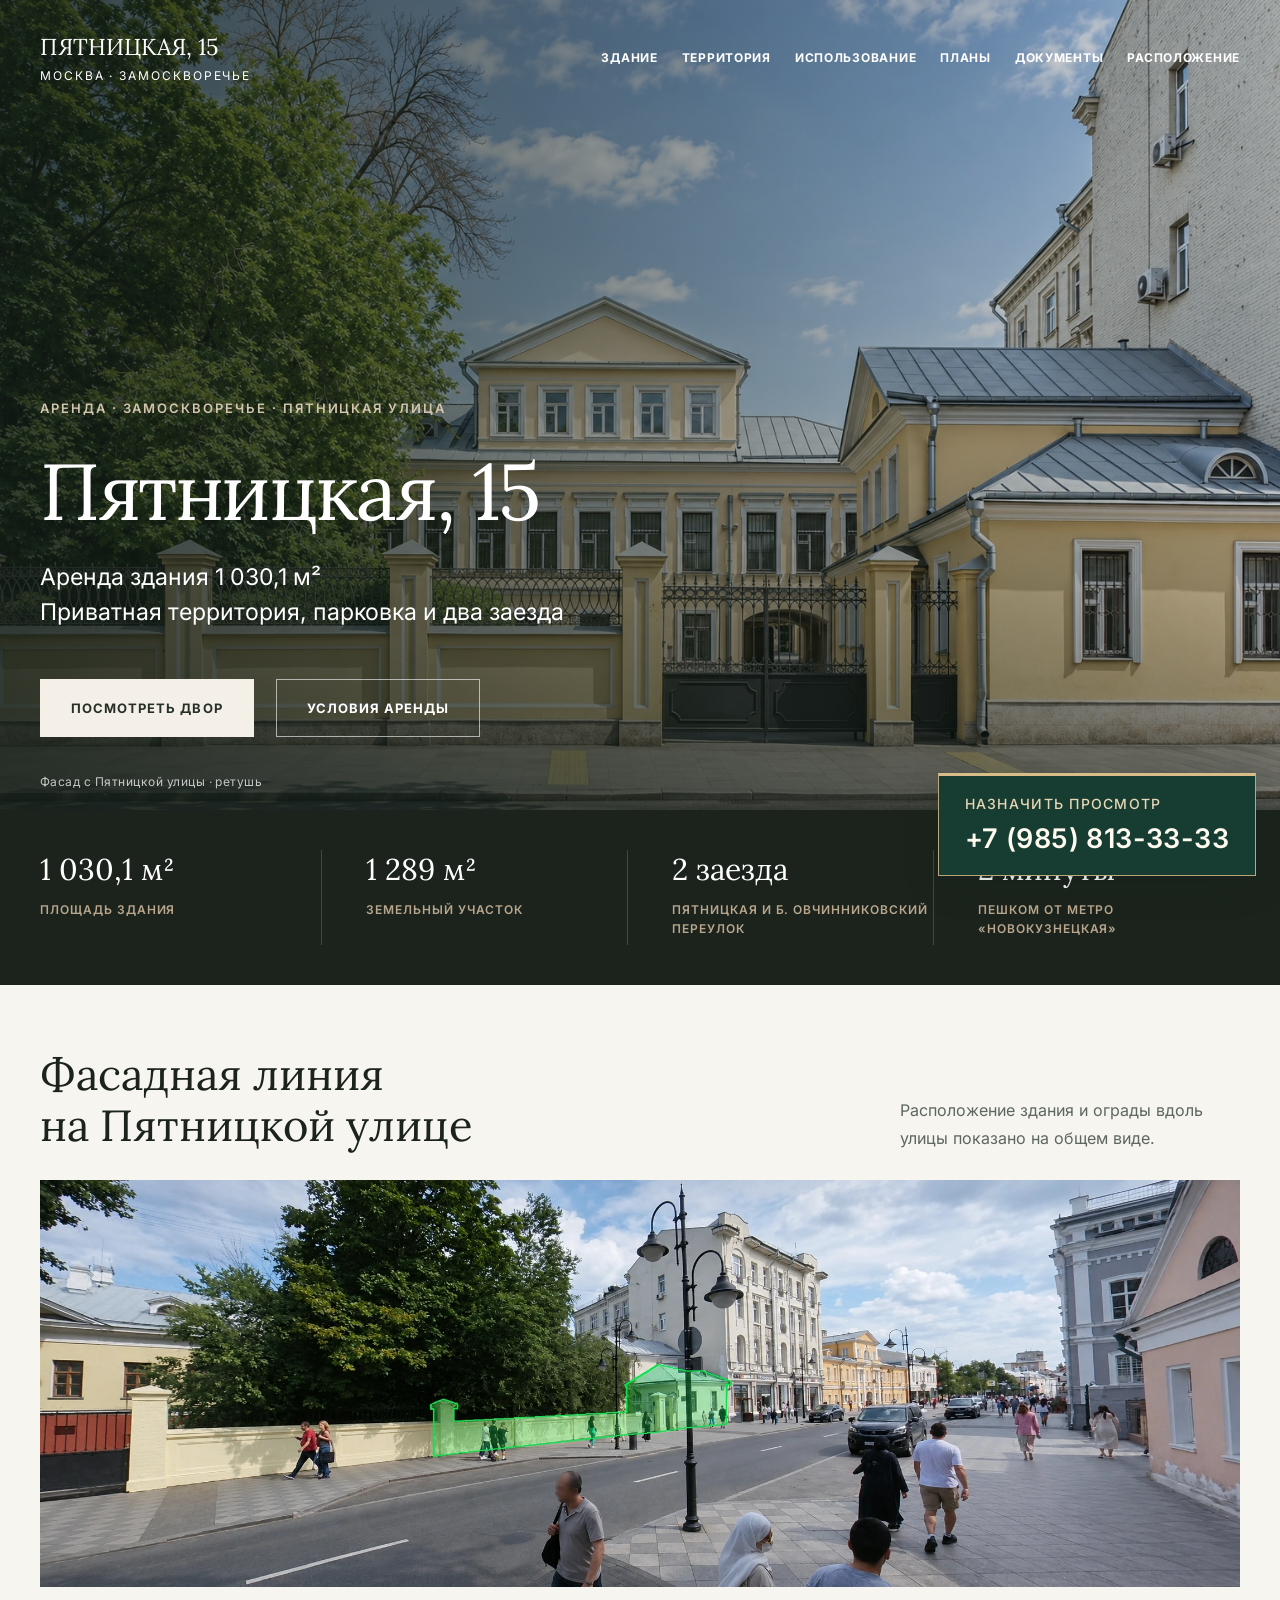
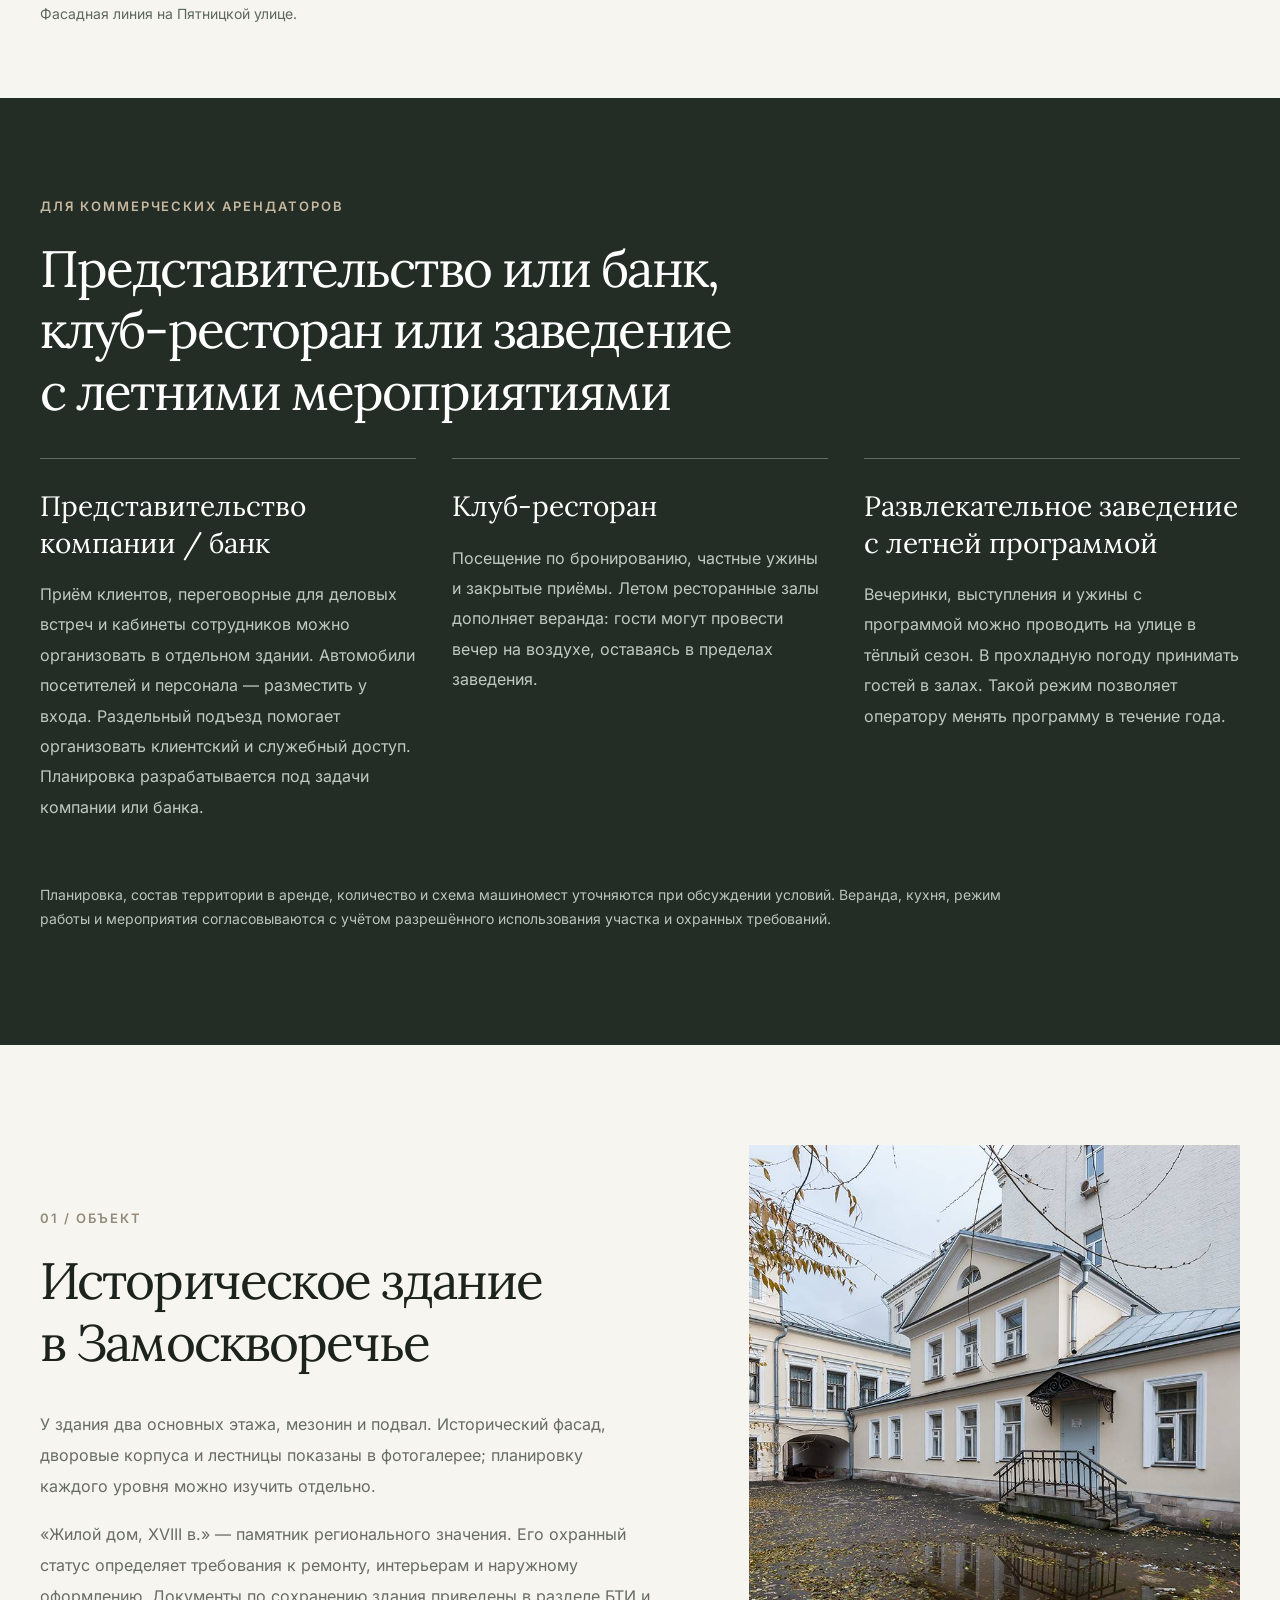
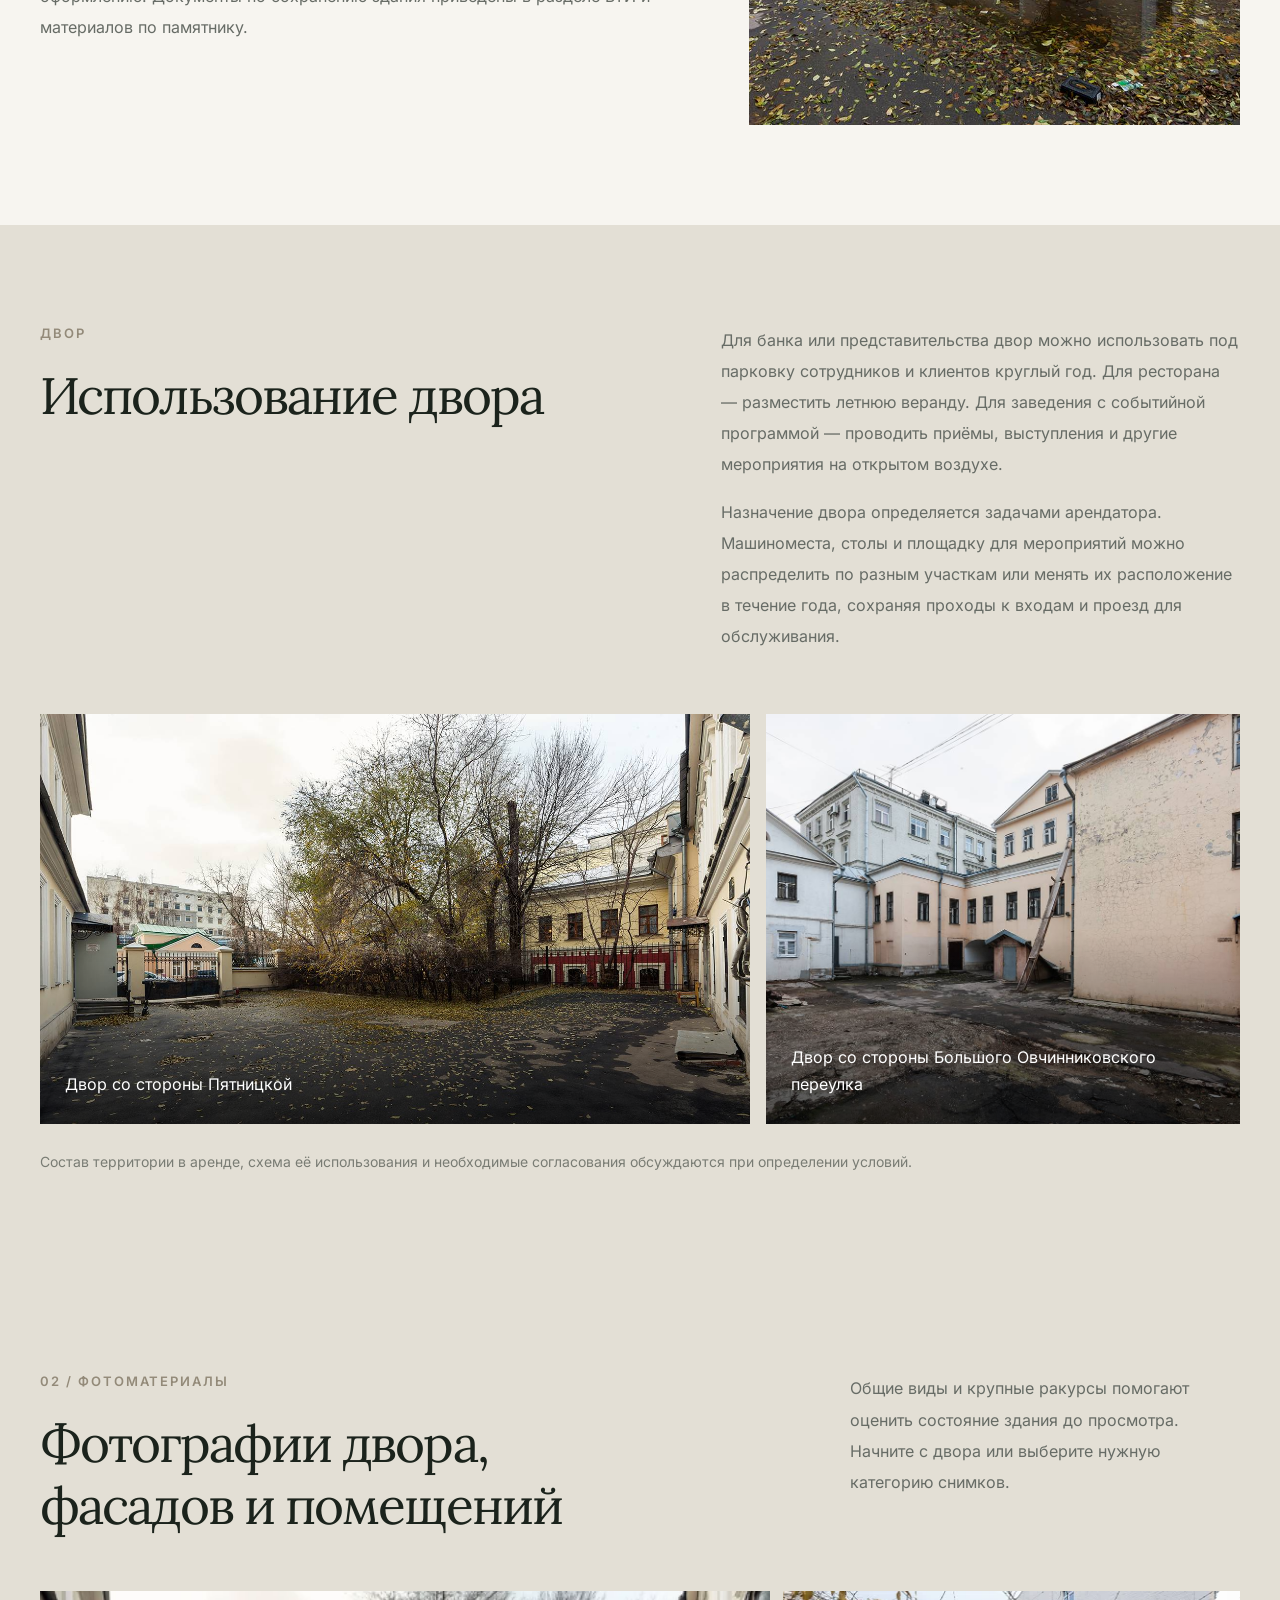
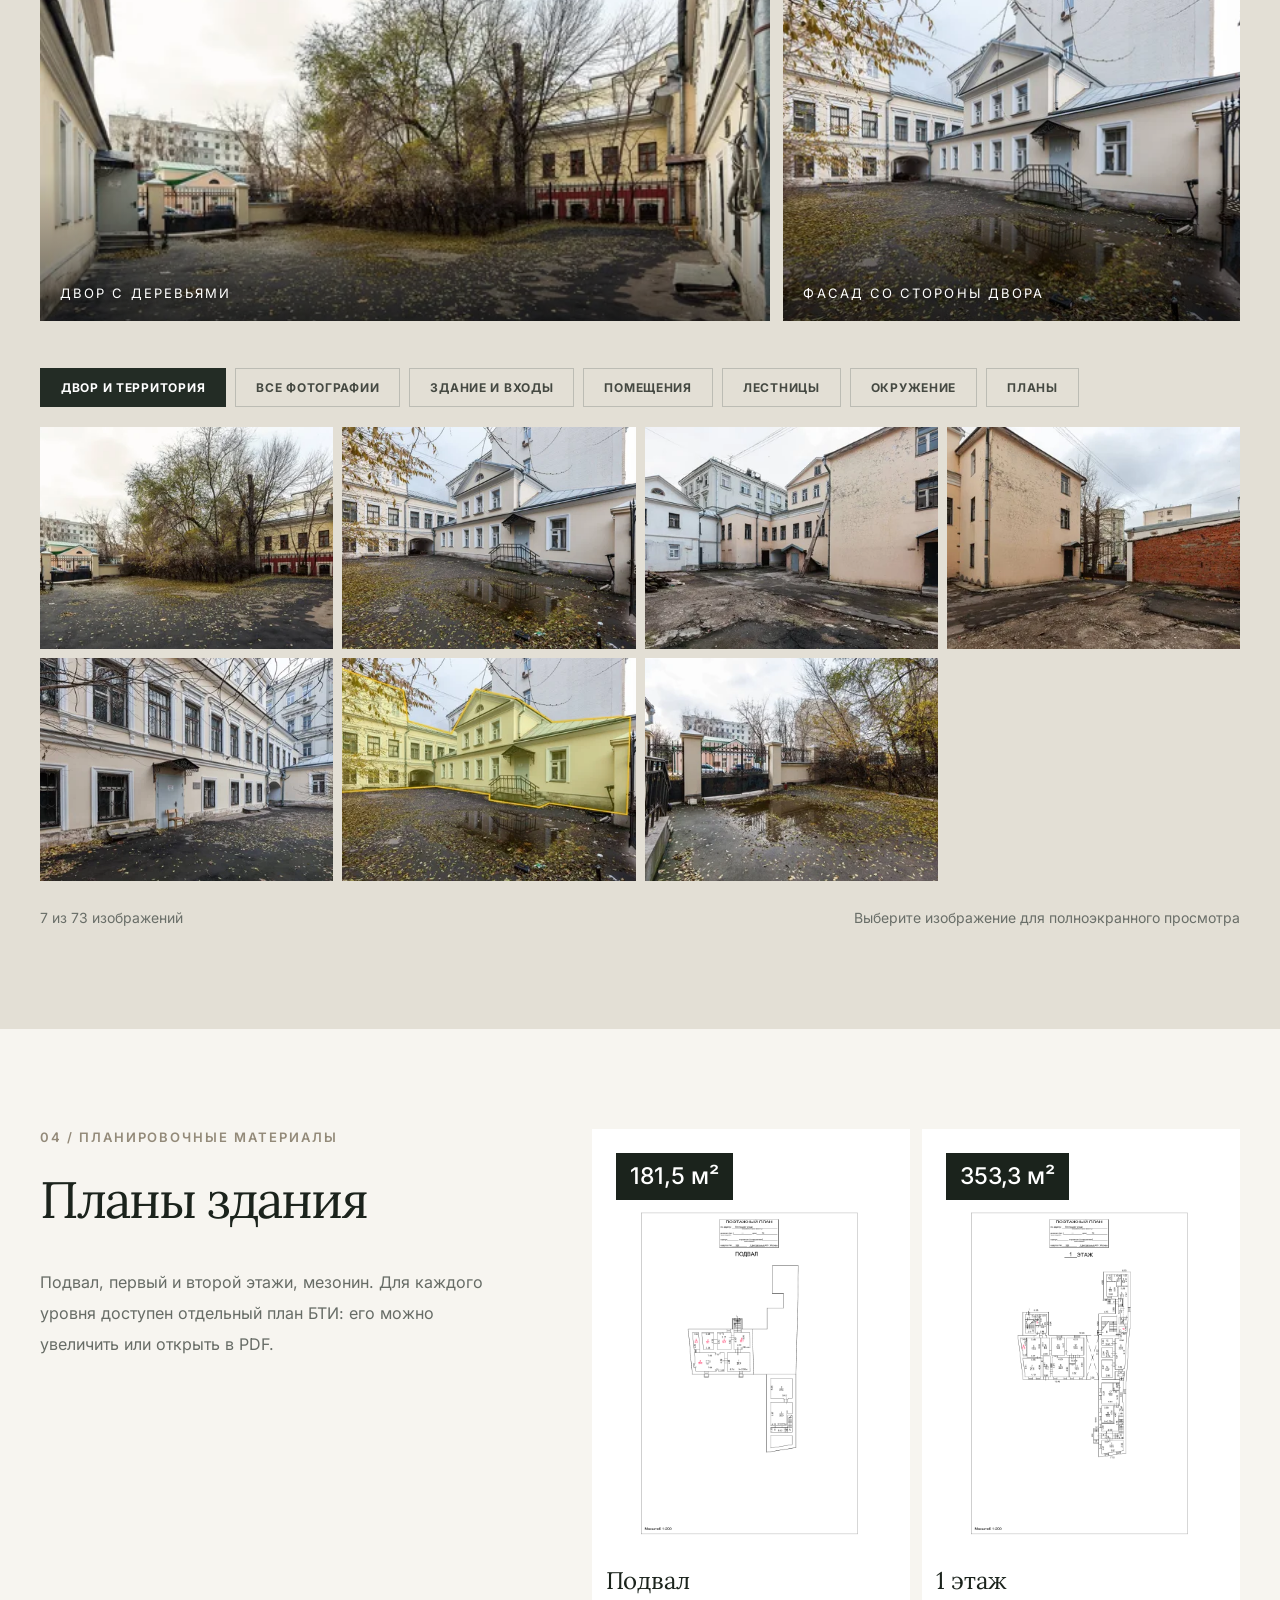
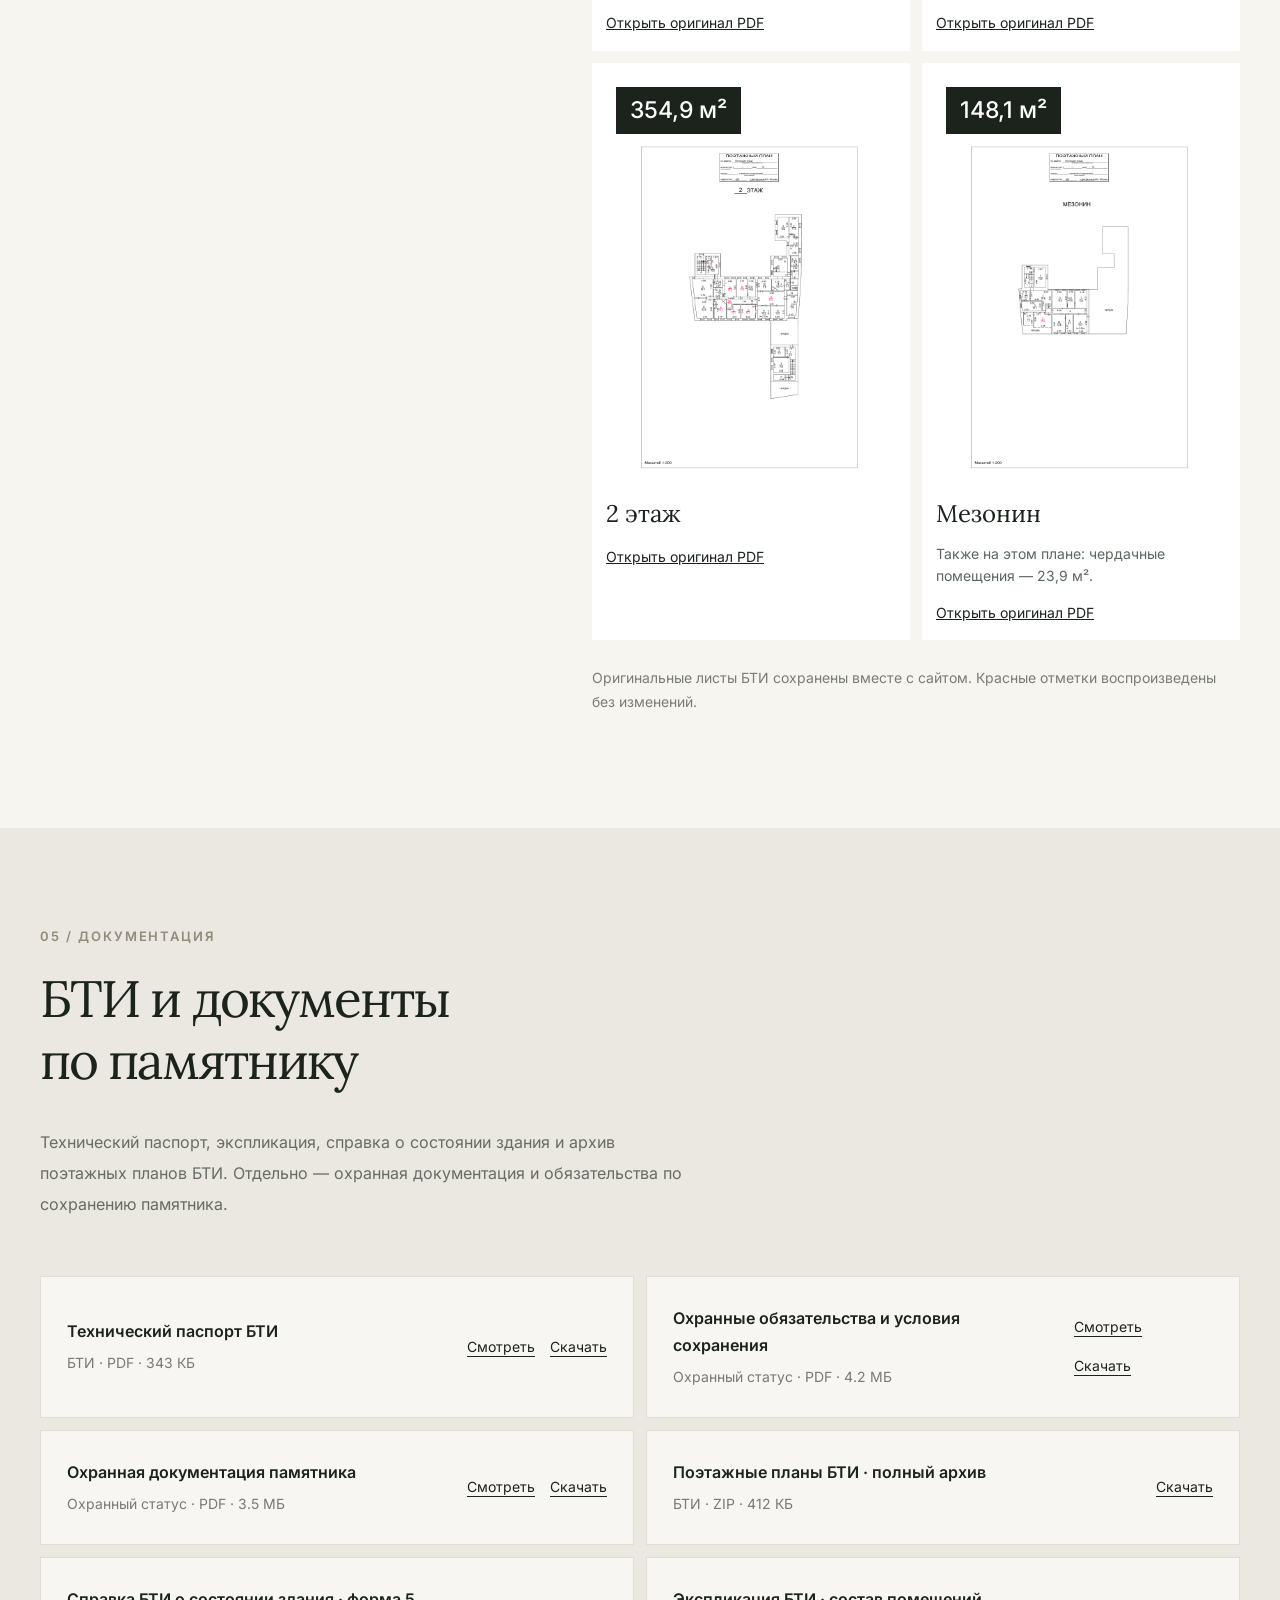
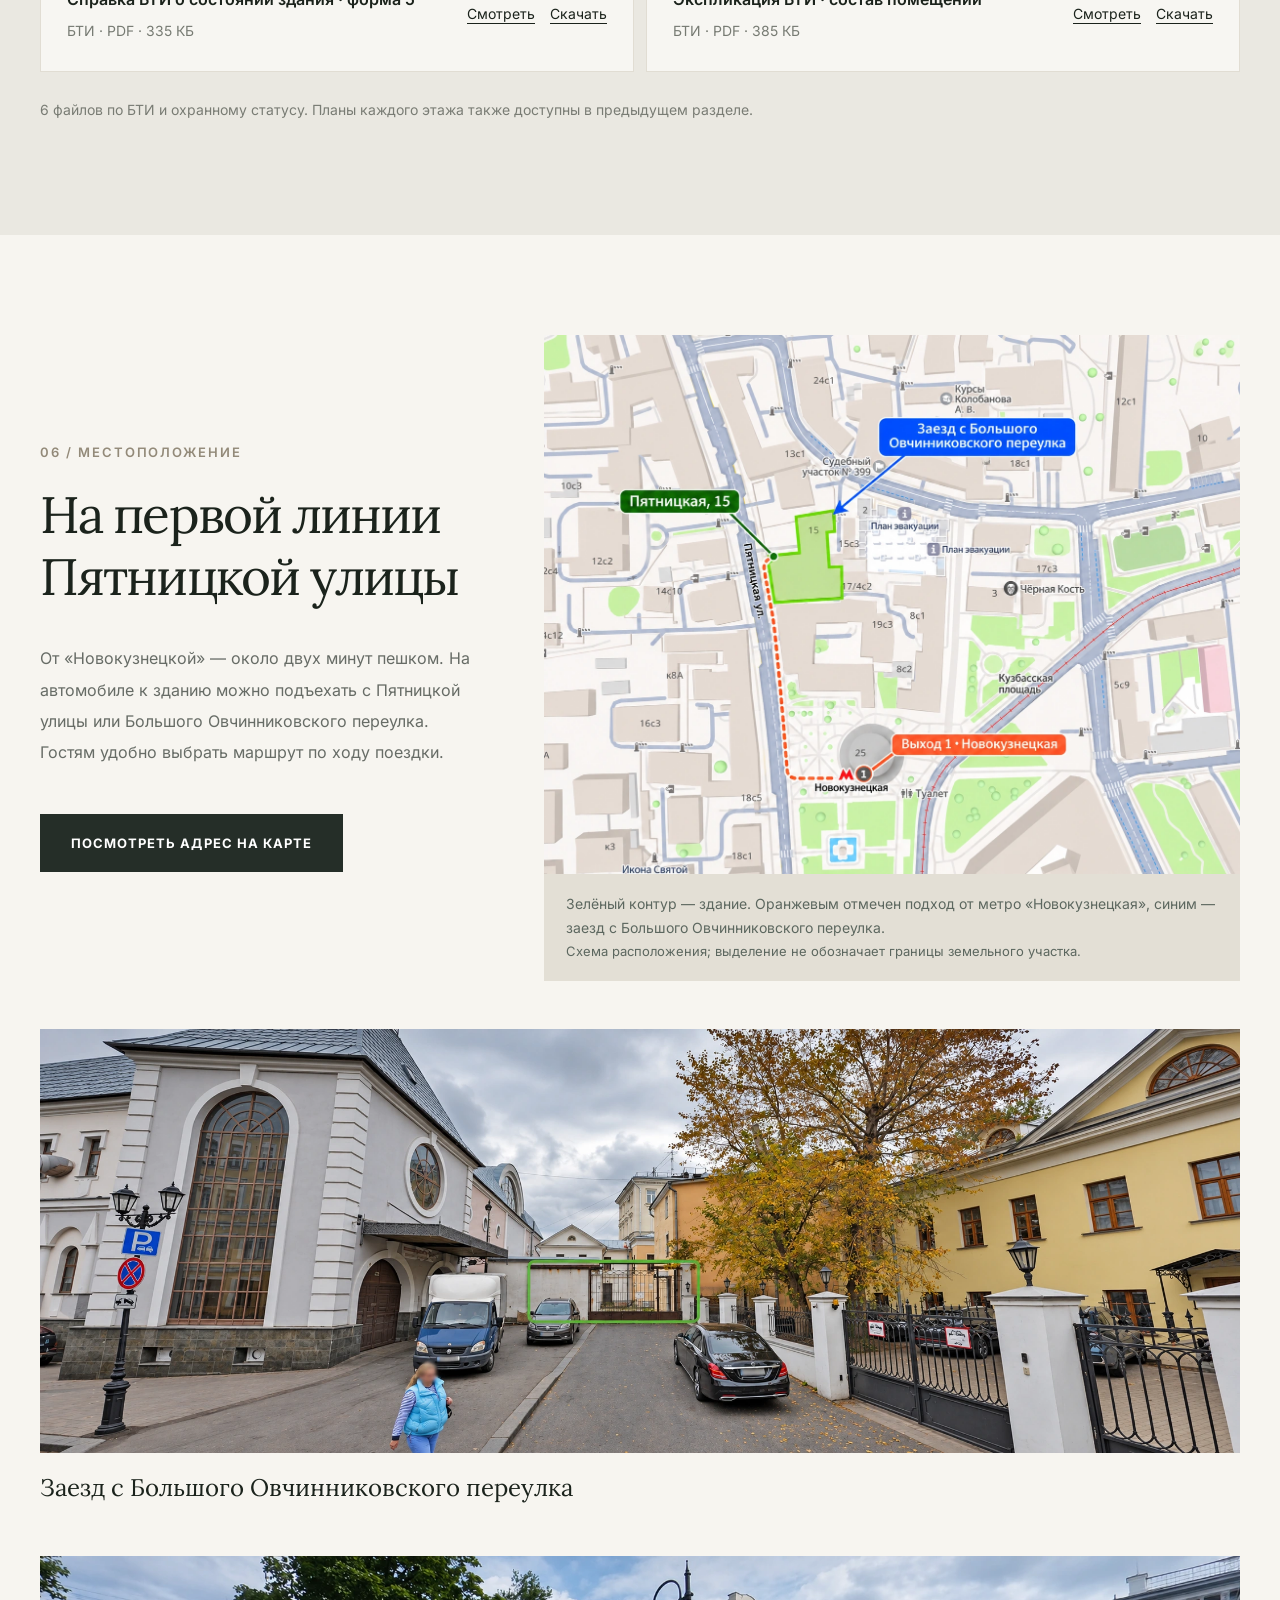
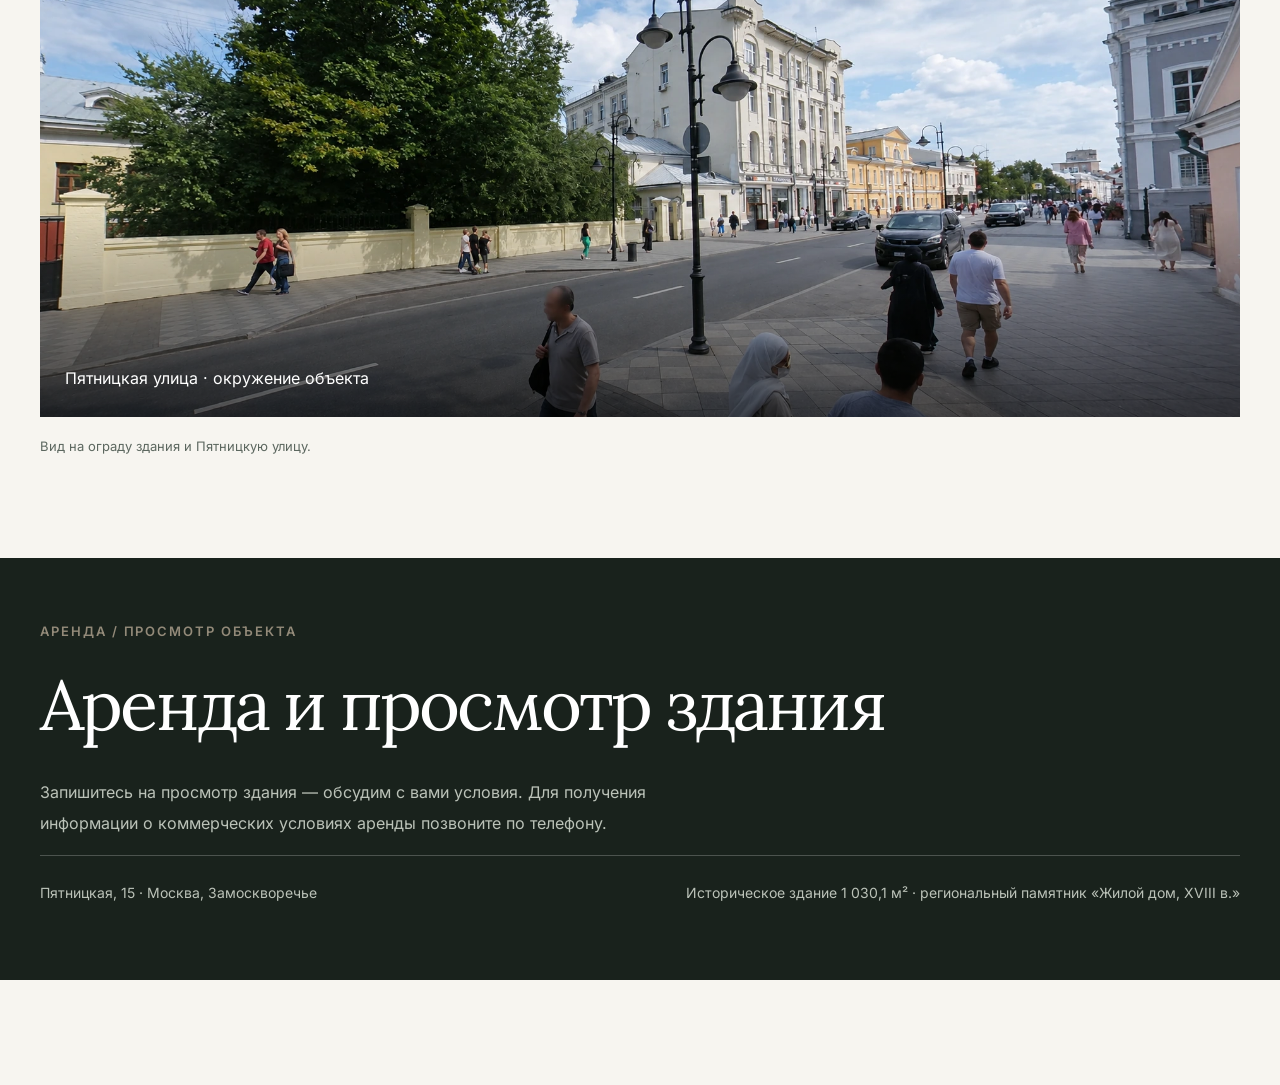
==== commit d8865a85: "Trace architectural frontage silhouette and simplify caption" ====
--- a/pyatnitskaya-15/index.html
+++ b/pyatnitskaya-15/index.html
@@ -67,7 +67,7 @@
 <header class="top"><a class="brand" href="#">ПЯТНИЦКАЯ, 15<span>МОСКВА · ЗАМОСКВОРЕЧЬЕ</span></a><nav id="nav" class="links"><a href="#building">Здание</a><a href="#territory">Территория</a><a href="#advantages">Использование</a><a href="#plans">Планы</a><a href="#docs">Документы</a><a href="#location">Расположение</a></nav><button class="menu" id="menu" aria-label="Открыть меню">☰</button></header>
 <section class="hero"><div id="heroPic" class="hero-visual"></div><div class="hero-inner"><div class="caps">Аренда · Замоскворечье · Пятницкая улица</div><h1>Пятницкая, 15</h1><div class="hero-sub">Аренда здания 1 030,1 м²<br>Приватная территория, парковка и два заезда</div><div class="hero-bottom"><a class="cta" href="#territory">Посмотреть двор</a><a class="cta ghost" href="#contact">Условия аренды</a></div></div><div class="photo-note">Фасад с Пятницкой улицы · ретушь</div></section>
 <div class="stats"><div class="stat"><strong>1 030,1 м²</strong><small>Площадь здания</small></div><div class="stat"><strong>1 289 м²</strong><small>Земельный участок</small></div><div class="stat"><strong>2 заезда</strong><small>Пятницкая и Б. Овчинниковский переулок</small></div><div class="stat"><strong>2 минуты</strong><small>Пешком от метро «Новокузнецкая»</small></div></div>
-<section class="frontage-section" id="frontage"><div class="wrap"><div class="frontage-heading"><h2>Фасадная линия<br>на Пятницкой улице</h2><p>Расположение здания и ограды вдоль улицы показано на общем виде.</p></div><figure class="frontage-figure"><button type="button" data-visual-src="assets/editorial/pyatnitskaya-frontage.webp" data-visual-title="Фасадная линия на Пятницкой улице" aria-label="Увеличить фотографию с границами фасада на Пятницкой улице"><img src="assets/editorial/pyatnitskaya-frontage.webp" alt="Общий вид Пятницкой улицы: фасадная линия объекта выделена зелёным контуром" loading="eager"></button><figcaption>Зелёным обозначена фасадная линия объекта со стороны Пятницкой улицы. Выделение на фотографии носит иллюстративный характер.</figcaption></figure></div></section>
+<section class="frontage-section" id="frontage"><div class="wrap"><div class="frontage-heading"><h2>Фасадная линия<br>на Пятницкой улице</h2><p>Расположение здания и ограды вдоль улицы показано на общем виде.</p></div><figure class="frontage-figure"><button type="button" data-visual-src="assets/editorial/pyatnitskaya-frontage-v2.webp" data-visual-title="Фасадная линия на Пятницкой улице" aria-label="Увеличить фотографию с границами фасада на Пятницкой улице"><img src="assets/editorial/pyatnitskaya-frontage-v2.webp" alt="Общий вид Пятницкой улицы: фасадная линия объекта выделена зелёным контуром" loading="eager"></button><figcaption>Фасадная линия на Пятницкой улице.</figcaption></figure></div></section>
 <section class="section dark commercial-section" id="advantages"><div class="wrap"><div class="no">Для коммерческих арендаторов</div><h2 class="title">Представительство или банк,<br>клуб-ресторан или заведение<br>с летними мероприятиями</h2><div class="concept-grid"><article class="adv"><h3>Представительство компании / банк</h3><p>Приём клиентов, переговорные для деловых встреч и кабинеты сотрудников можно организовать в отдельном здании. Автомобили посетителей и персонала — разместить у входа. Раздельный подъезд помогает организовать клиентский и служебный доступ. Планировка разрабатывается под задачи компании или банка.</p></article><article class="adv"><h3>Клуб-ресторан</h3><p>Посещение по бронированию, частные ужины и закрытые приёмы. Летом ресторанные залы дополняет веранда: гости могут провести вечер на воздухе, оставаясь в пределах заведения.</p></article><article class="adv"><h3>Развлекательное заведение с летней программой</h3><p>Вечеринки, выступления и ужины с программой можно проводить на улице в тёплый сезон. В прохладную погоду принимать гостей в залах. Такой режим позволяет оператору менять программу в течение года.</p></article></div><p class="hint concept-note">Планировка, состав территории в аренде, количество и схема машиномест уточняются при обсуждении условий. Веранда, кухня, режим работы и мероприятия согласовываются с учётом разрешённого использования участка и охранных требований.</p></div></section>
 <section class="section" id="building"><div class="wrap intro"><div><div class="no">01 / Объект</div><h2>Историческое здание<br>в Замоскворечье</h2><p class="copy">У здания два основных этажа, мезонин и подвал. Исторический фасад, дворовые корпуса и лестницы показаны в фотогалерее; планировку каждого уровня можно изучить отдельно.</p><p class="copy">«Жилой дом, XVIII в.» — памятник регионального значения. Его охранный статус определяет требования к ремонту, интерьерам и наружному оформлению. Документы по сохранению здания приведены в разделе БТИ и материалов по памятнику.</p></div><img id="introPic" class="intro-pic" alt="Фотография здания на Пятницкой улице" loading="lazy"></div></section>
 <section class="section territory-section" id="territory"><div class="wrap"><div class="territory-intro"><div><div class="no">Двор</div><h2 class="title">Использование двора</h2></div><div><p class="copy">Для банка или представительства двор можно использовать под парковку сотрудников и клиентов круглый год. Для ресторана — разместить летнюю веранду. Для заведения с событийной программой — проводить приёмы, выступления и другие мероприятия на открытом воздухе.</p><p class="copy">Назначение двора определяется задачами арендатора. Машиноместа, столы и площадку для мероприятий можно распределить по разным участкам или менять их расположение в течение года, сохраняя проходы к входам и проезд для обслуживания.</p></div></div><div class="territory-mosaic"><button class="territory-photo" data-photo-url="assets/photos/04.jpg" aria-label="Увеличить фотографию двора"><img src="assets/photos/04.jpg" alt="Двор с деревьями перед историческим зданием" loading="lazy"><span>Двор со стороны Пятницкой</span></button><button class="territory-photo" data-photo-url="assets/photos/03.jpg" aria-label="Увеличить второй ракурс территории"><img src="assets/photos/03.jpg" alt="Двор со стороны Большого Овчинниковского переулка" loading="lazy"><span>Двор со стороны Большого Овчинниковского переулка</span></button></div><p class="hint land-note">Состав территории в аренде, схема её использования и необходимые согласования обсуждаются при определении условий.</p></div></section>
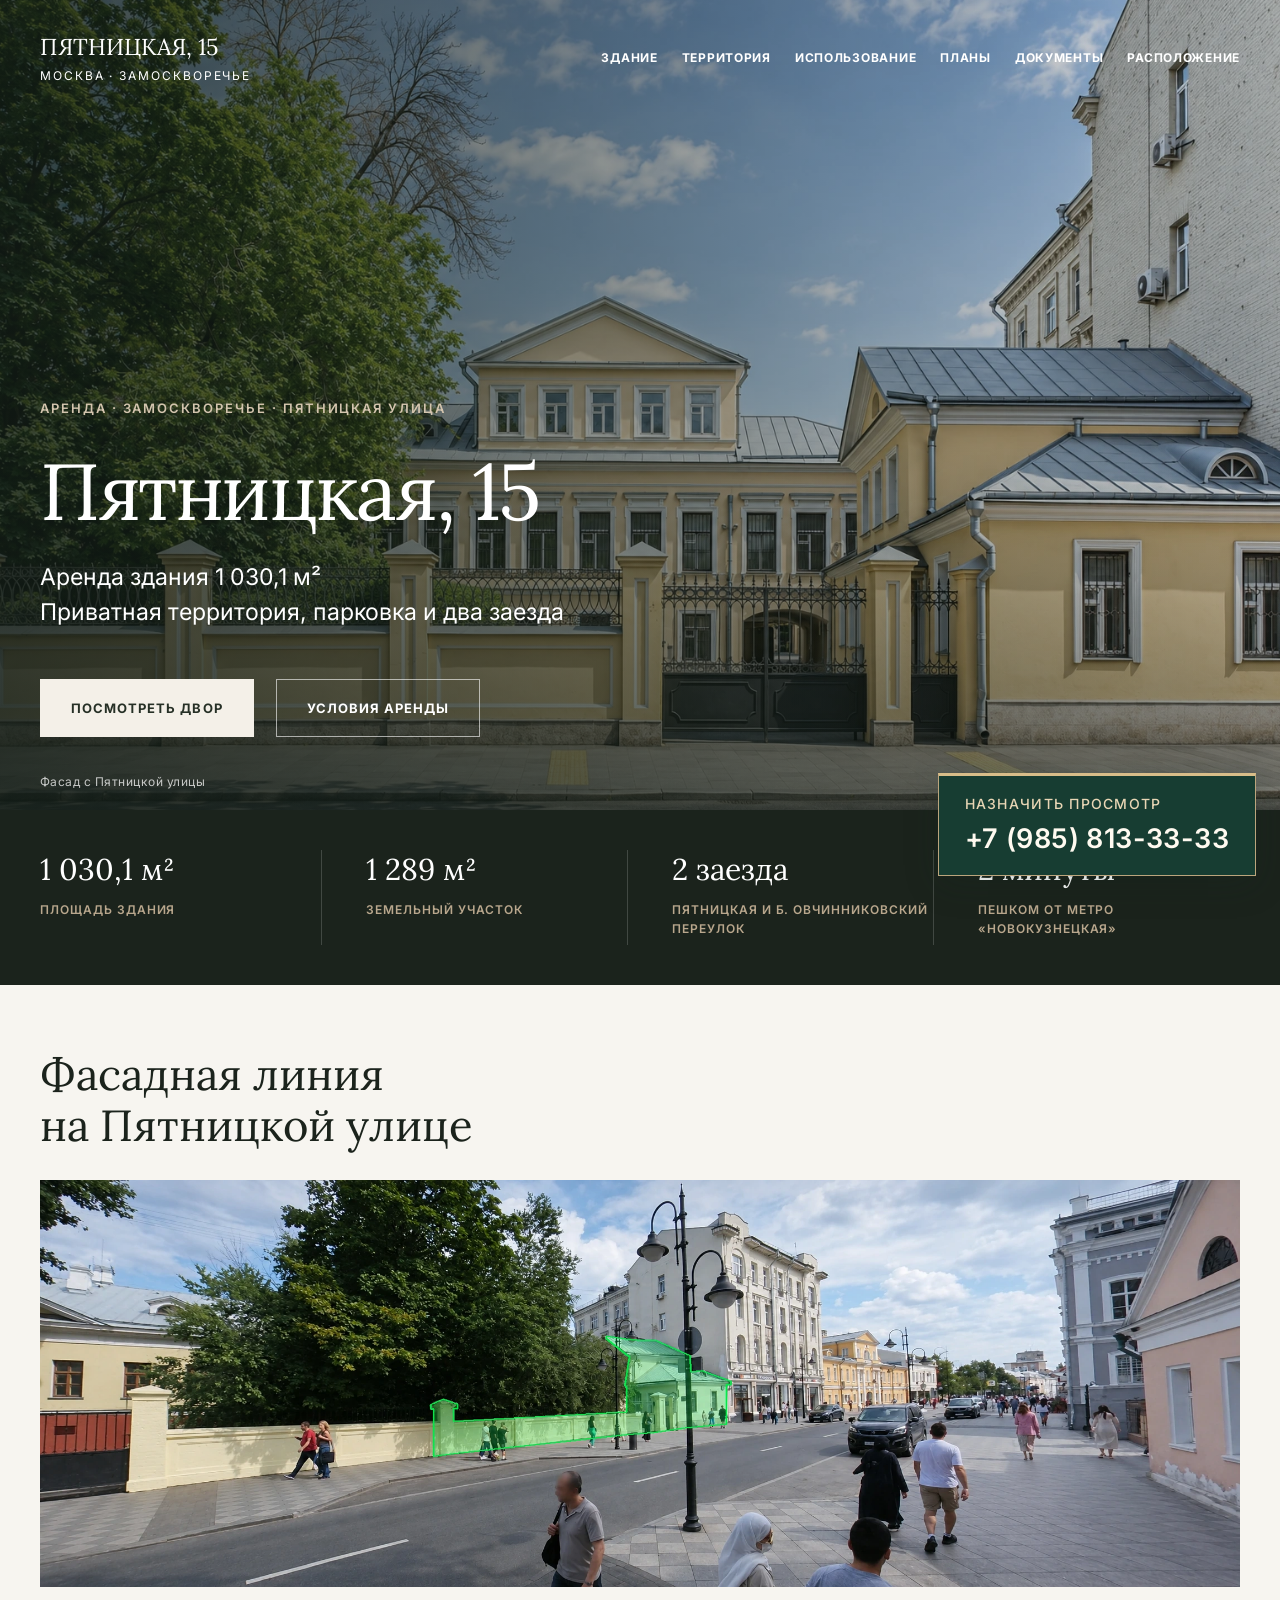
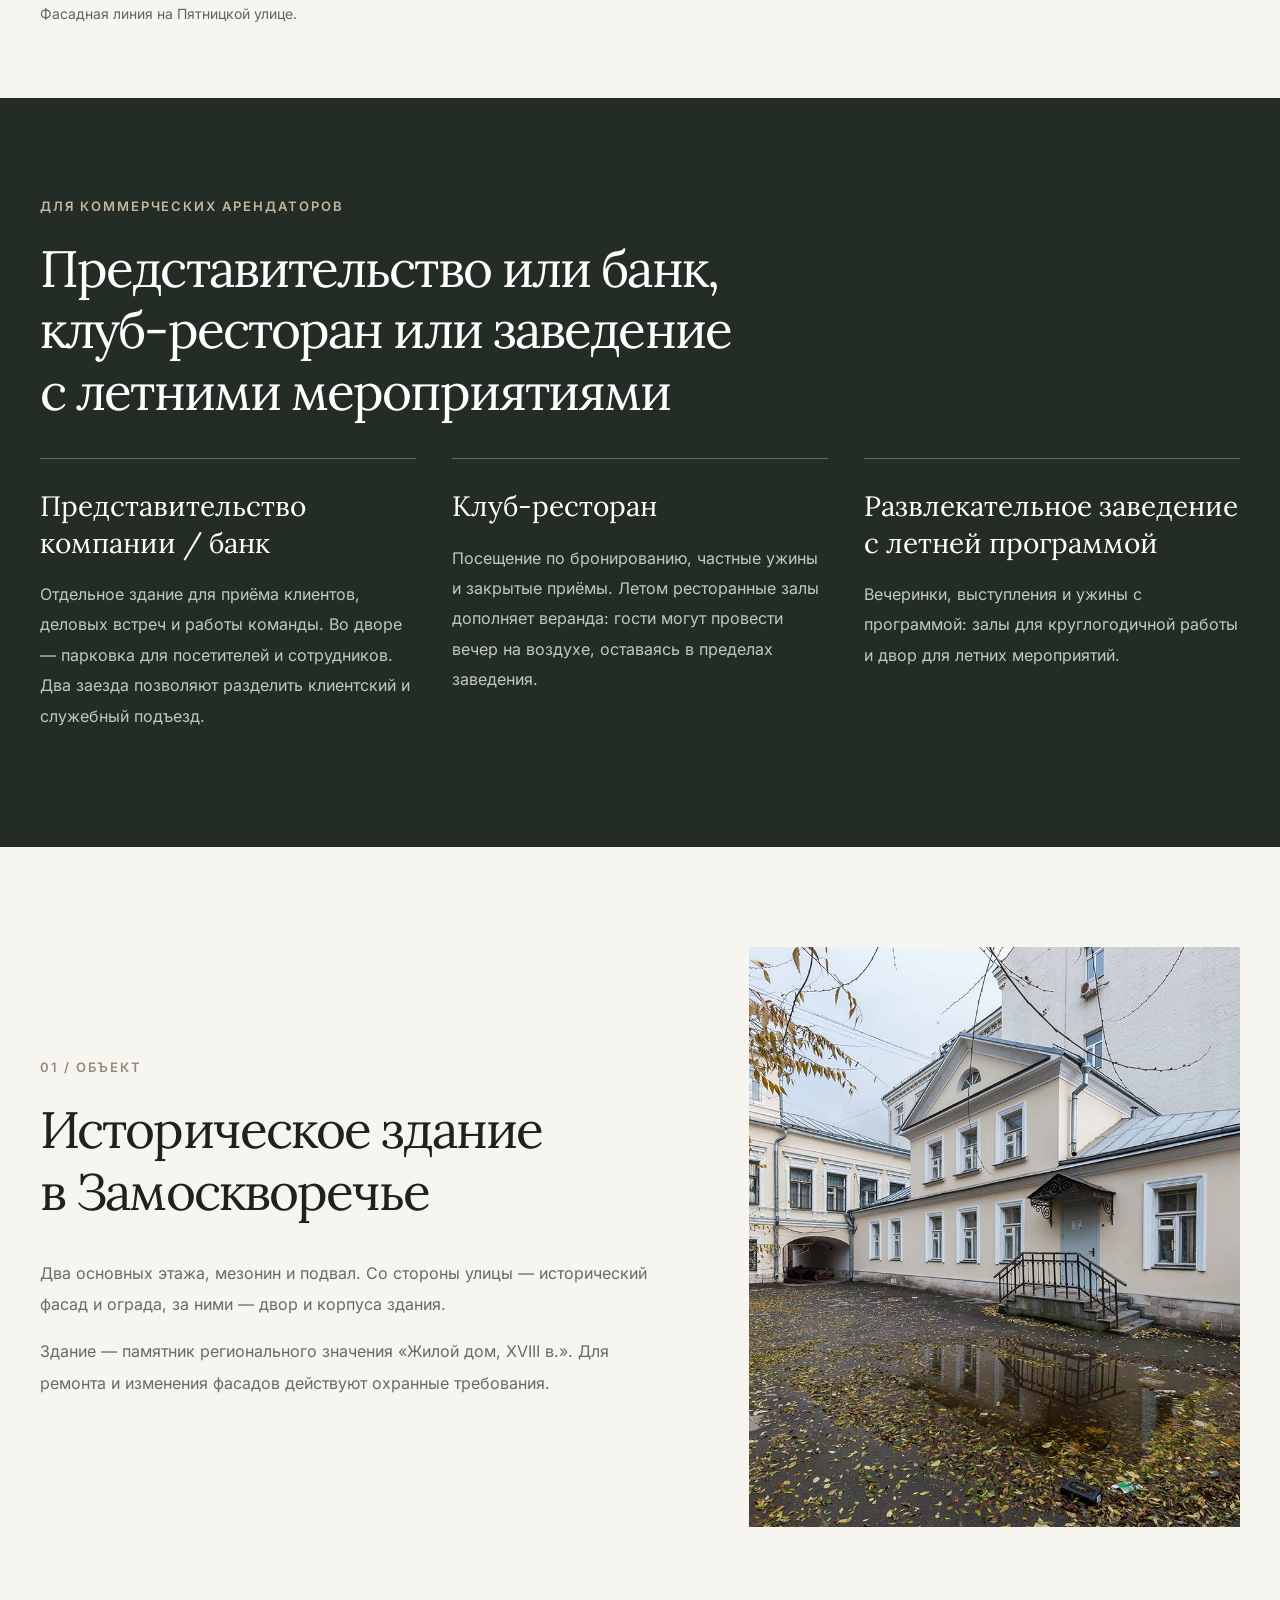
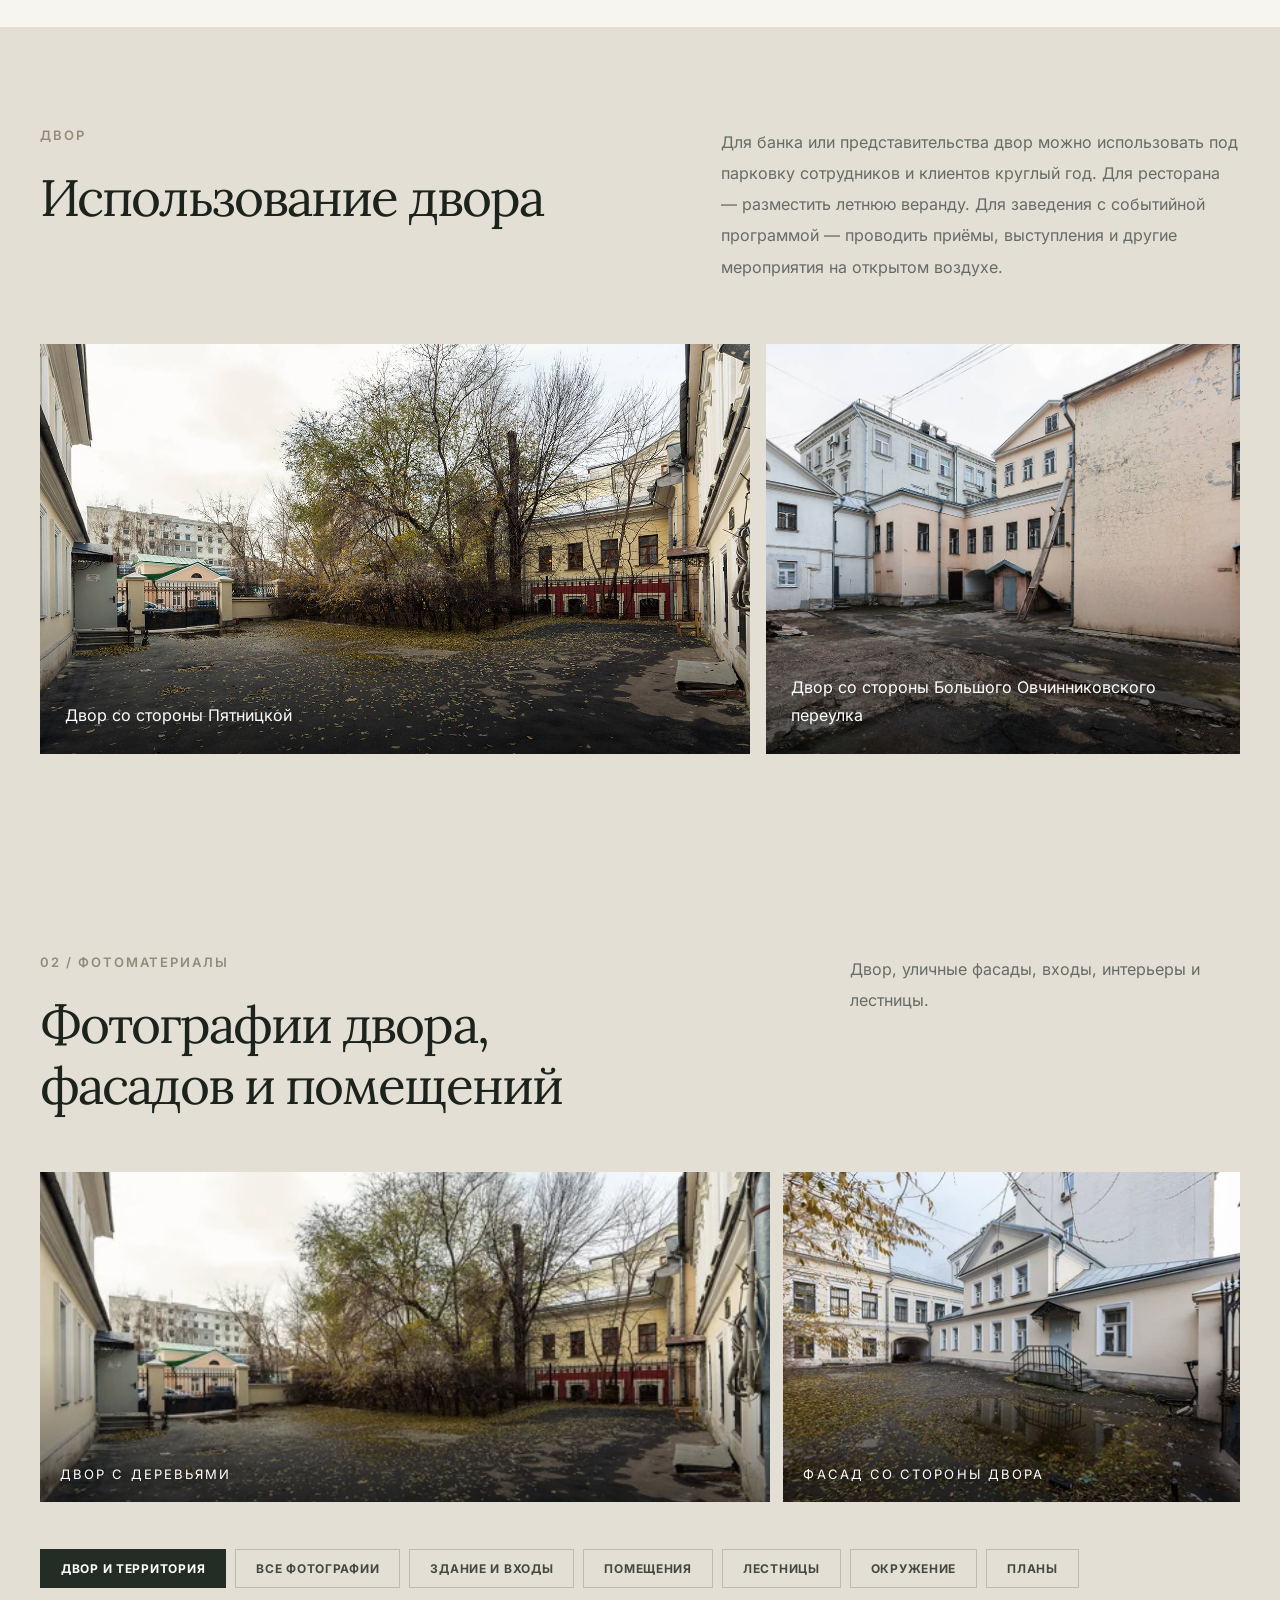
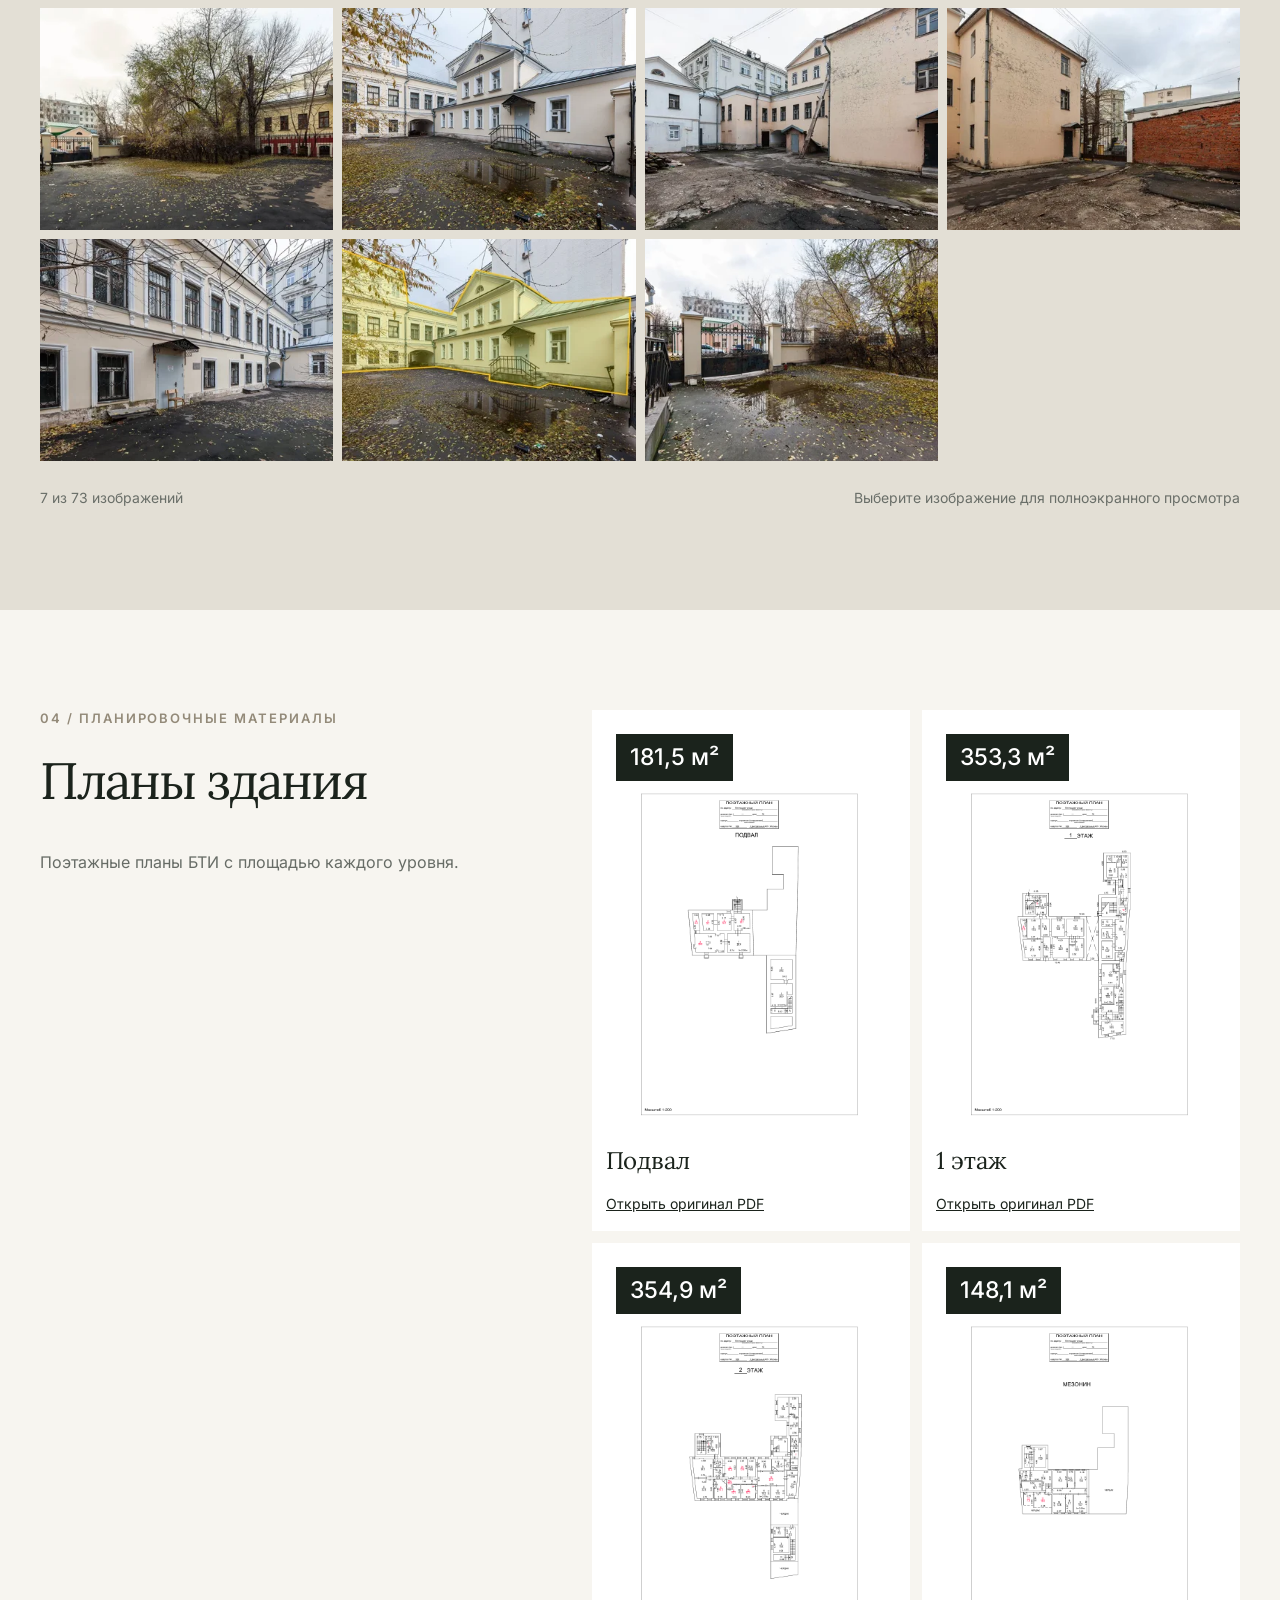
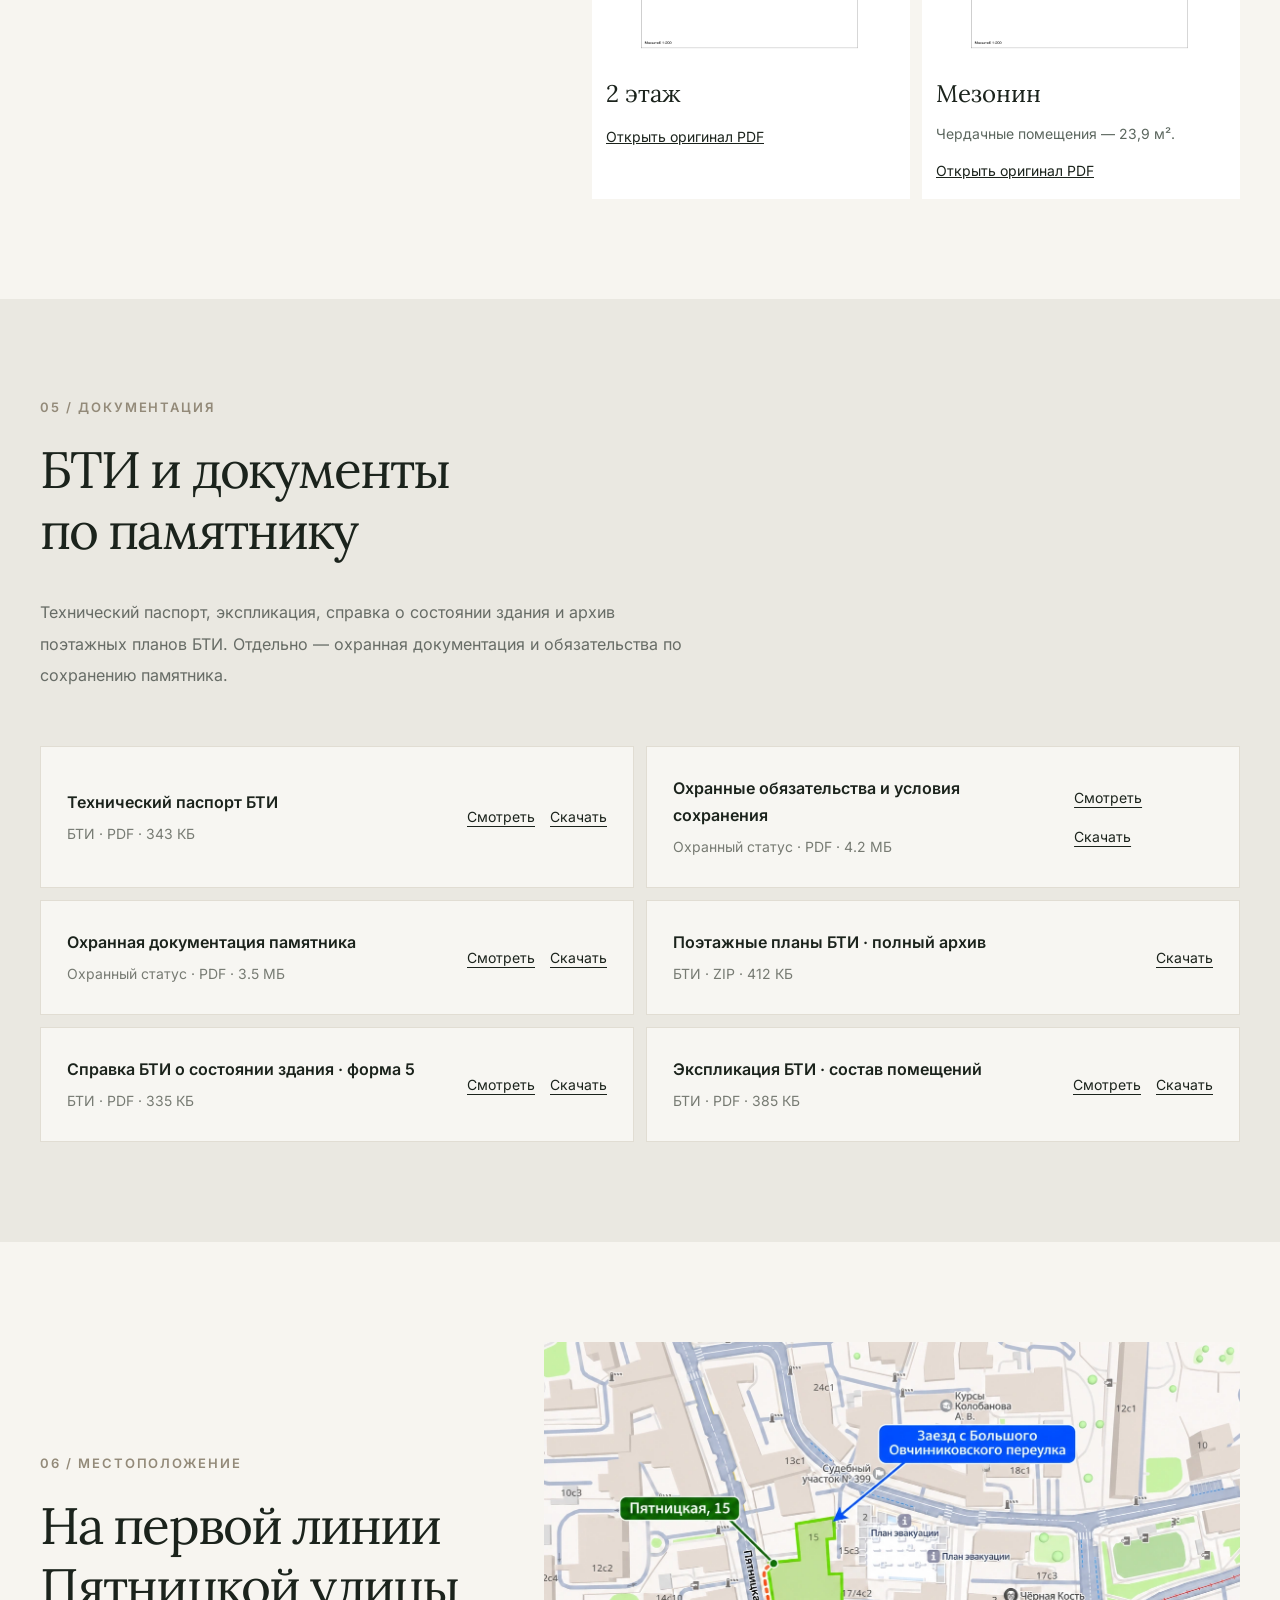
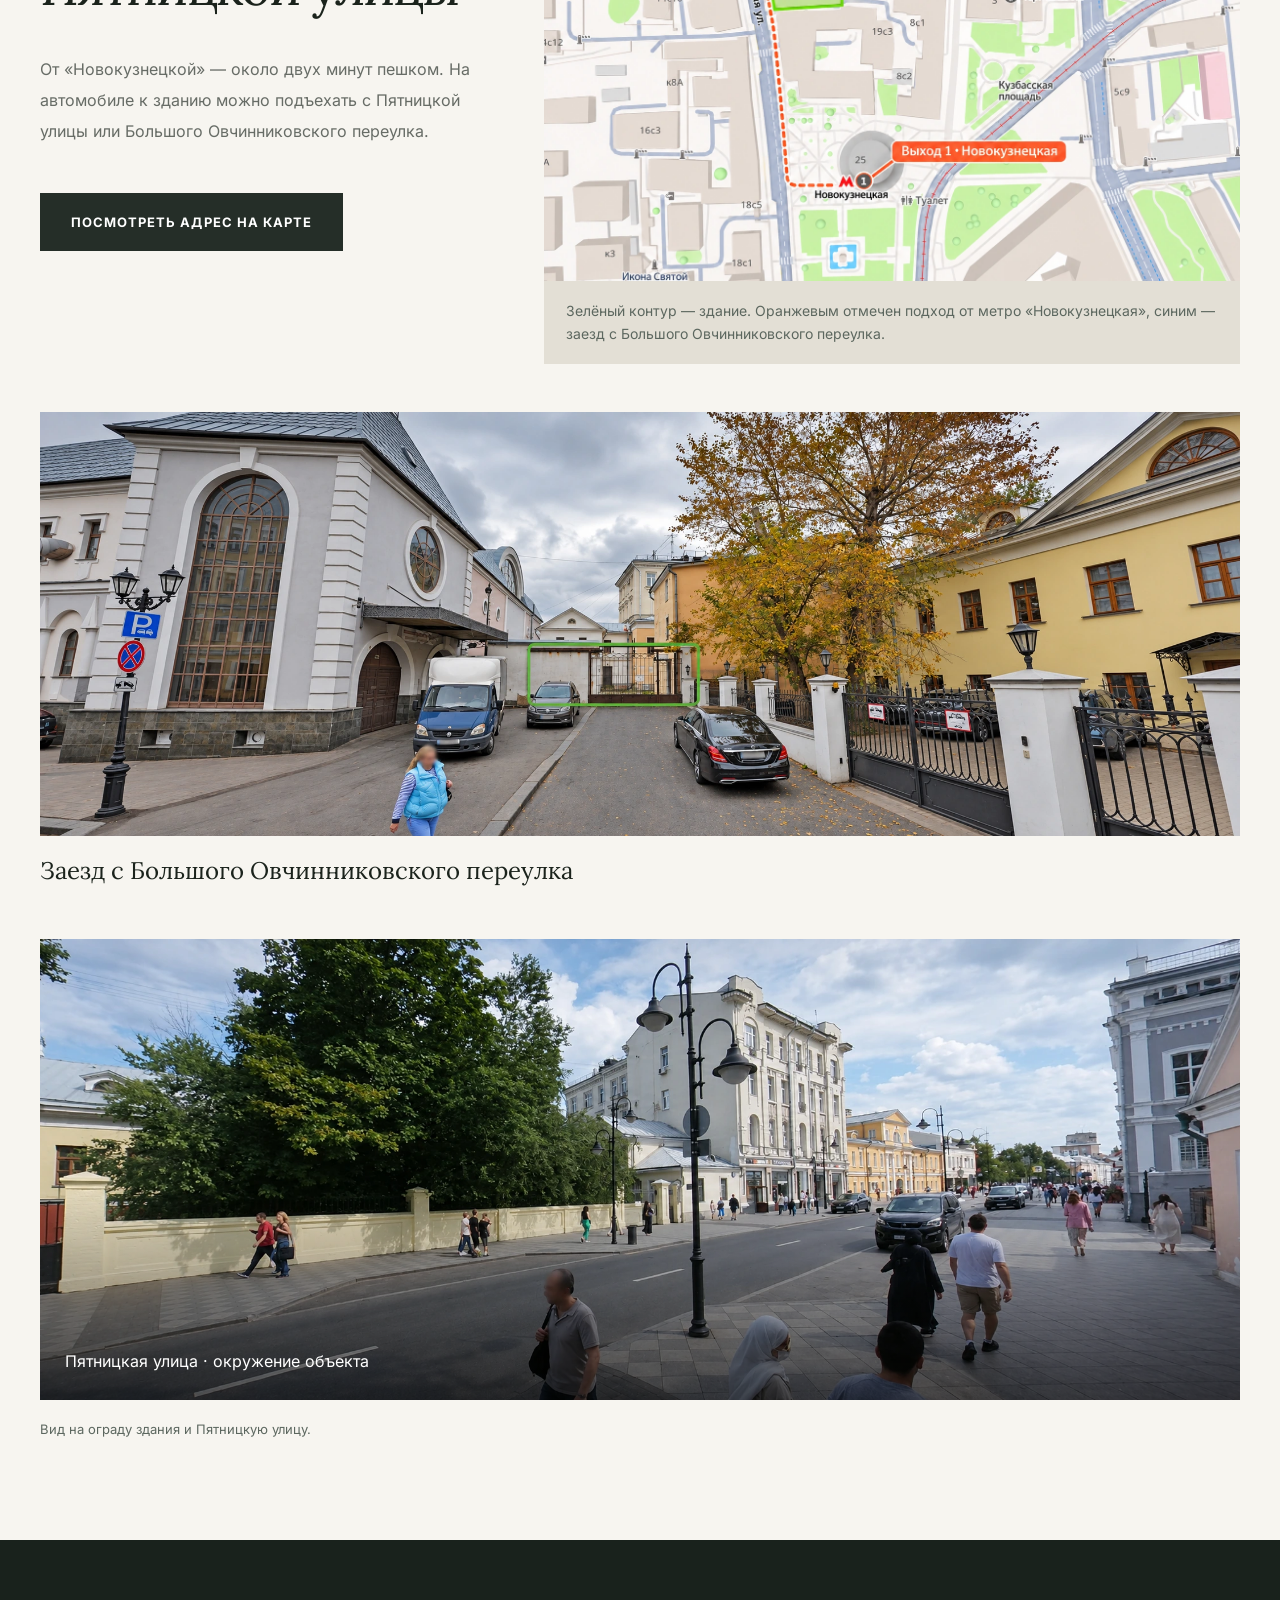
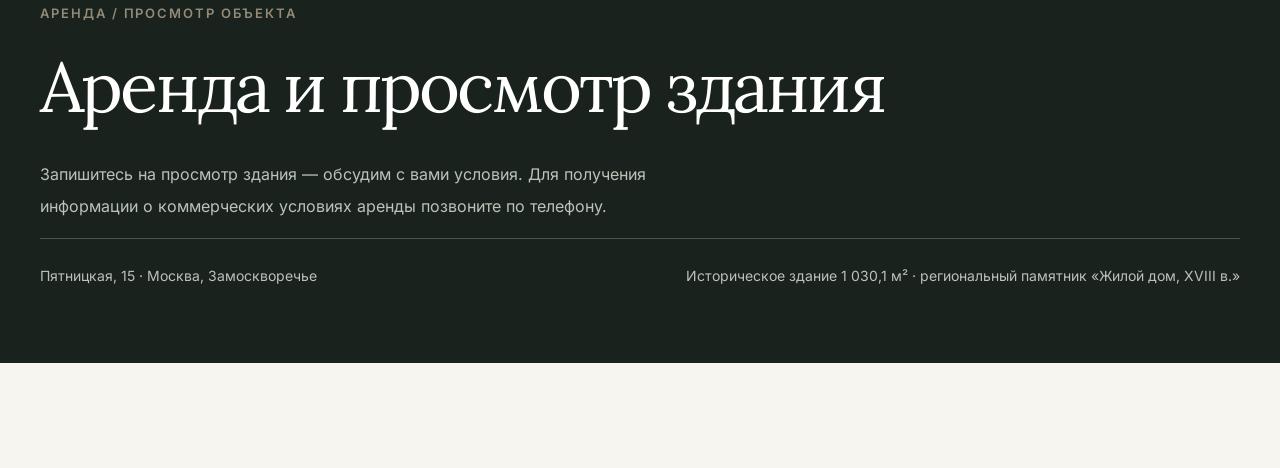
==== commit 1c0f7165: "Remove editorial boilerplate and include rear roof in frontage outline" ====
--- a/pyatnitskaya-15/index.html
+++ b/pyatnitskaya-15/index.html
@@ -65,23 +65,23 @@
 .frontage-section{padding:64px 0 72px;background:#f7f5f0}.frontage-heading{display:flex;justify-content:space-between;gap:32px;align-items:end;margin-bottom:28px}.frontage-heading h2{font:400 clamp(32px,3.4vw,49px)/1.18 Lora,Georgia,serif;margin:0}.frontage-heading p{max-width:340px;margin:0;color:#5c675f;line-height:1.7}.frontage-figure{margin:0}.frontage-figure button{display:block;width:100%;padding:0;border:0;background:#e3dfd5;cursor:zoom-in}.frontage-figure img{display:block;width:100%;height:auto}.frontage-figure figcaption{font-size:14px;line-height:1.6;color:#5c675f;padding-top:16px}@media(max-width:600px){.frontage-section{padding:44px 0}.frontage-heading{display:block;margin-bottom:22px}.frontage-heading p{margin-top:18px}.frontage-figure button{overflow:auto}.frontage-figure img{width:100%;min-height:230px;object-fit:cover;object-position:46% center}.frontage-figure figcaption{font-size:13px}}
 </style><link rel="canonical" href="https://xn--15-6kc5akqny2b0fg.xn--p1ai/"><meta property="og:type" content="website"><meta property="og:locale" content="ru_RU"><meta property="og:site_name" content="Пятницкая, 15"><meta property="og:title" content="Пятницкая, 15 — аренда здания"><meta property="og:description" content="Здание 1 030,1 м² с приватной территорией, парковкой и двумя заездами в Замоскворечье."><meta property="og:url" content="https://xn--15-6kc5akqny2b0fg.xn--p1ai/"><meta property="og:image" content="https://xn--15-6kc5akqny2b0fg.xn--p1ai/assets/editorial/facade-share.jpg"><meta property="og:image:type" content="image/jpeg"><meta property="og:image:alt" content="Фасад здания на Пятницкой, 15"><meta name="twitter:card" content="summary_large_image"><meta name="twitter:image" content="https://xn--15-6kc5akqny2b0fg.xn--p1ai/assets/editorial/facade-share.jpg"></head><body>
 <header class="top"><a class="brand" href="#">ПЯТНИЦКАЯ, 15<span>МОСКВА · ЗАМОСКВОРЕЧЬЕ</span></a><nav id="nav" class="links"><a href="#building">Здание</a><a href="#territory">Территория</a><a href="#advantages">Использование</a><a href="#plans">Планы</a><a href="#docs">Документы</a><a href="#location">Расположение</a></nav><button class="menu" id="menu" aria-label="Открыть меню">☰</button></header>
-<section class="hero"><div id="heroPic" class="hero-visual"></div><div class="hero-inner"><div class="caps">Аренда · Замоскворечье · Пятницкая улица</div><h1>Пятницкая, 15</h1><div class="hero-sub">Аренда здания 1 030,1 м²<br>Приватная территория, парковка и два заезда</div><div class="hero-bottom"><a class="cta" href="#territory">Посмотреть двор</a><a class="cta ghost" href="#contact">Условия аренды</a></div></div><div class="photo-note">Фасад с Пятницкой улицы · ретушь</div></section>
+<section class="hero"><div id="heroPic" class="hero-visual"></div><div class="hero-inner"><div class="caps">Аренда · Замоскворечье · Пятницкая улица</div><h1>Пятницкая, 15</h1><div class="hero-sub">Аренда здания 1 030,1 м²<br>Приватная территория, парковка и два заезда</div><div class="hero-bottom"><a class="cta" href="#territory">Посмотреть двор</a><a class="cta ghost" href="#contact">Условия аренды</a></div></div><div class="photo-note">Фасад с Пятницкой улицы</div></section>
 <div class="stats"><div class="stat"><strong>1 030,1 м²</strong><small>Площадь здания</small></div><div class="stat"><strong>1 289 м²</strong><small>Земельный участок</small></div><div class="stat"><strong>2 заезда</strong><small>Пятницкая и Б. Овчинниковский переулок</small></div><div class="stat"><strong>2 минуты</strong><small>Пешком от метро «Новокузнецкая»</small></div></div>
-<section class="frontage-section" id="frontage"><div class="wrap"><div class="frontage-heading"><h2>Фасадная линия<br>на Пятницкой улице</h2><p>Расположение здания и ограды вдоль улицы показано на общем виде.</p></div><figure class="frontage-figure"><button type="button" data-visual-src="assets/editorial/pyatnitskaya-frontage-v2.webp" data-visual-title="Фасадная линия на Пятницкой улице" aria-label="Увеличить фотографию с границами фасада на Пятницкой улице"><img src="assets/editorial/pyatnitskaya-frontage-v2.webp" alt="Общий вид Пятницкой улицы: фасадная линия объекта выделена зелёным контуром" loading="eager"></button><figcaption>Фасадная линия на Пятницкой улице.</figcaption></figure></div></section>
-<section class="section dark commercial-section" id="advantages"><div class="wrap"><div class="no">Для коммерческих арендаторов</div><h2 class="title">Представительство или банк,<br>клуб-ресторан или заведение<br>с летними мероприятиями</h2><div class="concept-grid"><article class="adv"><h3>Представительство компании / банк</h3><p>Приём клиентов, переговорные для деловых встреч и кабинеты сотрудников можно организовать в отдельном здании. Автомобили посетителей и персонала — разместить у входа. Раздельный подъезд помогает организовать клиентский и служебный доступ. Планировка разрабатывается под задачи компании или банка.</p></article><article class="adv"><h3>Клуб-ресторан</h3><p>Посещение по бронированию, частные ужины и закрытые приёмы. Летом ресторанные залы дополняет веранда: гости могут провести вечер на воздухе, оставаясь в пределах заведения.</p></article><article class="adv"><h3>Развлекательное заведение с летней программой</h3><p>Вечеринки, выступления и ужины с программой можно проводить на улице в тёплый сезон. В прохладную погоду принимать гостей в залах. Такой режим позволяет оператору менять программу в течение года.</p></article></div><p class="hint concept-note">Планировка, состав территории в аренде, количество и схема машиномест уточняются при обсуждении условий. Веранда, кухня, режим работы и мероприятия согласовываются с учётом разрешённого использования участка и охранных требований.</p></div></section>
-<section class="section" id="building"><div class="wrap intro"><div><div class="no">01 / Объект</div><h2>Историческое здание<br>в Замоскворечье</h2><p class="copy">У здания два основных этажа, мезонин и подвал. Исторический фасад, дворовые корпуса и лестницы показаны в фотогалерее; планировку каждого уровня можно изучить отдельно.</p><p class="copy">«Жилой дом, XVIII в.» — памятник регионального значения. Его охранный статус определяет требования к ремонту, интерьерам и наружному оформлению. Документы по сохранению здания приведены в разделе БТИ и материалов по памятнику.</p></div><img id="introPic" class="intro-pic" alt="Фотография здания на Пятницкой улице" loading="lazy"></div></section>
-<section class="section territory-section" id="territory"><div class="wrap"><div class="territory-intro"><div><div class="no">Двор</div><h2 class="title">Использование двора</h2></div><div><p class="copy">Для банка или представительства двор можно использовать под парковку сотрудников и клиентов круглый год. Для ресторана — разместить летнюю веранду. Для заведения с событийной программой — проводить приёмы, выступления и другие мероприятия на открытом воздухе.</p><p class="copy">Назначение двора определяется задачами арендатора. Машиноместа, столы и площадку для мероприятий можно распределить по разным участкам или менять их расположение в течение года, сохраняя проходы к входам и проезд для обслуживания.</p></div></div><div class="territory-mosaic"><button class="territory-photo" data-photo-url="assets/photos/04.jpg" aria-label="Увеличить фотографию двора"><img src="assets/photos/04.jpg" alt="Двор с деревьями перед историческим зданием" loading="lazy"><span>Двор со стороны Пятницкой</span></button><button class="territory-photo" data-photo-url="assets/photos/03.jpg" aria-label="Увеличить второй ракурс территории"><img src="assets/photos/03.jpg" alt="Двор со стороны Большого Овчинниковского переулка" loading="lazy"><span>Двор со стороны Большого Овчинниковского переулка</span></button></div><p class="hint land-note">Состав территории в аренде, схема её использования и необходимые согласования обсуждаются при определении условий.</p></div></section>
-<section class="section gallery-section" id="photos"><div class="wrap"><div class="gallery-header"><div><div class="no">02 / Фотоматериалы</div><h2 class="title">Фотографии двора,<br>фасадов и помещений</h2></div><p class="copy">Общие виды и крупные ракурсы помогают оценить состояние здания до просмотра. Начните с двора или выберите нужную категорию снимков.</p></div><div id="featured" class="featured"></div><div class="filters" id="filters"><button class="filter active" data-filter="territory">Двор и территория</button><button class="filter" data-filter="all">Все фотографии</button><button class="filter" data-filter="exterior">Здание и входы</button><button class="filter" data-filter="interior">Помещения</button><button class="filter" data-filter="stairs">Лестницы</button><button class="filter" data-filter="surroundings">Окружение</button><button class="filter" data-filter="plans">Планы</button></div><div id="grid" class="gallery-grid"></div><div class="count"><span id="photoCount">Фотографии объекта</span><span>Выберите изображение для полноэкранного просмотра</span></div></div></section>
+<section class="frontage-section" id="frontage"><div class="wrap"><div class="frontage-heading"><h2>Фасадная линия<br>на Пятницкой улице</h2></div><figure class="frontage-figure"><button type="button" data-visual-src="assets/editorial/pyatnitskaya-frontage-v3.webp" data-visual-title="Фасадная линия на Пятницкой улице" aria-label="Увеличить фотографию с границами фасада на Пятницкой улице"><img src="assets/editorial/pyatnitskaya-frontage-v3.webp" alt="Общий вид Пятницкой улицы: фасадная линия объекта выделена зелёным контуром" loading="eager"></button><figcaption>Фасадная линия на Пятницкой улице.</figcaption></figure></div></section>
+<section class="section dark commercial-section" id="advantages"><div class="wrap"><div class="no">Для коммерческих арендаторов</div><h2 class="title">Представительство или банк,<br>клуб-ресторан или заведение<br>с летними мероприятиями</h2><div class="concept-grid"><article class="adv"><h3>Представительство компании / банк</h3><p>Отдельное здание для приёма клиентов, деловых встреч и работы команды. Во дворе — парковка для посетителей и сотрудников. Два заезда позволяют разделить клиентский и служебный подъезд.</p></article><article class="adv"><h3>Клуб-ресторан</h3><p>Посещение по бронированию, частные ужины и закрытые приёмы. Летом ресторанные залы дополняет веранда: гости могут провести вечер на воздухе, оставаясь в пределах заведения.</p></article><article class="adv"><h3>Развлекательное заведение с летней программой</h3><p>Вечеринки, выступления и ужины с программой: залы для круглогодичной работы и двор для летних мероприятий.</p></article></div></div></section>
+<section class="section" id="building"><div class="wrap intro"><div><div class="no">01 / Объект</div><h2>Историческое здание<br>в Замоскворечье</h2><p class="copy">Два основных этажа, мезонин и подвал. Со стороны улицы — исторический фасад и ограда, за ними — двор и корпуса здания.</p><p class="copy">Здание — памятник регионального значения «Жилой дом, XVIII в.». Для ремонта и изменения фасадов действуют охранные требования.</p></div><img id="introPic" class="intro-pic" alt="Фотография здания на Пятницкой улице" loading="lazy"></div></section>
+<section class="section territory-section" id="territory"><div class="wrap"><div class="territory-intro"><div><div class="no">Двор</div><h2 class="title">Использование двора</h2></div><div><p class="copy">Для банка или представительства двор можно использовать под парковку сотрудников и клиентов круглый год. Для ресторана — разместить летнюю веранду. Для заведения с событийной программой — проводить приёмы, выступления и другие мероприятия на открытом воздухе.</p></div></div><div class="territory-mosaic"><button class="territory-photo" data-photo-url="assets/photos/04.jpg" aria-label="Увеличить фотографию двора"><img src="assets/photos/04.jpg" alt="Двор с деревьями перед историческим зданием" loading="lazy"><span>Двор со стороны Пятницкой</span></button><button class="territory-photo" data-photo-url="assets/photos/03.jpg" aria-label="Увеличить второй ракурс территории"><img src="assets/photos/03.jpg" alt="Двор со стороны Большого Овчинниковского переулка" loading="lazy"><span>Двор со стороны Большого Овчинниковского переулка</span></button></div></div></section>
+<section class="section gallery-section" id="photos"><div class="wrap"><div class="gallery-header"><div><div class="no">02 / Фотоматериалы</div><h2 class="title">Фотографии двора,<br>фасадов и помещений</h2></div><p class="copy">Двор, уличные фасады, входы, интерьеры и лестницы.</p></div><div id="featured" class="featured"></div><div class="filters" id="filters"><button class="filter active" data-filter="territory">Двор и территория</button><button class="filter" data-filter="all">Все фотографии</button><button class="filter" data-filter="exterior">Здание и входы</button><button class="filter" data-filter="interior">Помещения</button><button class="filter" data-filter="stairs">Лестницы</button><button class="filter" data-filter="surroundings">Окружение</button><button class="filter" data-filter="plans">Планы</button></div><div id="grid" class="gallery-grid"></div><div class="count"><span id="photoCount">Фотографии объекта</span><span>Выберите изображение для полноэкранного просмотра</span></div></div></section>
 
-<section class="section" id="plans"><div class="wrap plans"><div><div class="no">04 / Планировочные материалы</div><h2 class="title">Планы здания</h2><p class="copy">Подвал, первый и второй этажи, мезонин. Для каждого уровня доступен отдельный план БТИ: его можно увеличить или открыть в PDF.</p></div><div><div id="plansGrid" class="plans-stage"></div><p class="hint">Оригинальные листы БТИ сохранены вместе с сайтом. Красные отметки воспроизведены без изменений.</p></div></div></section>
-<section class="section docs" id="docs"><div class="wrap"><div class="no">05 / Документация</div><h2 class="title">БТИ и документы<br>по памятнику</h2><p class="copy">Технический паспорт, экспликация, справка о состоянии здания и архив поэтажных планов БТИ. Отдельно — охранная документация и обязательства по сохранению памятника.</p><div class="docgrid" id="documents"></div><p class="hint" id="docWarning">6 файлов по БТИ и охранному статусу. Планы каждого этажа также доступны в предыдущем разделе.</p></div></section>
-<section class="section" id="location"><div class="wrap location"><div><div class="no">06 / Местоположение</div><h2 class="title">На первой линии<br>Пятницкой улицы</h2><p class="copy">От «Новокузнецкой» — около двух минут пешком. На автомобиле к зданию можно подъехать с Пятницкой улицы или Большого Овчинниковского переулка. Гостям удобно выбрать маршрут по ходу поездки.</p><a class="cta" style="margin-top:30px;background:#252e28;color:white;border-color:#252e28" href="https://yandex.ru/maps/?text=Москва%2C%20Пятницкая%20улица%2C%2015" target="_blank" rel="noopener">Посмотреть адрес на карте</a></div><figure class="location-visual"><button data-visual-src="assets/editorial/location-map-driveway.webp" data-visual-title="Пятницкая, 15 · метро и заезд с Большого Овчинниковского переулка" aria-label="Увеличить схему расположения"><img src="assets/editorial/location-map-driveway.webp" alt="Пятницкая, 15 выделена зелёным; метро и пешеходный подход отмечены оранжевым; заезд с Большого Овчинниковского переулка обозначен синим" loading="lazy"></button><figcaption>Зелёный контур — здание. Оранжевым отмечен подход от метро «Новокузнецкая», синим — заезд с Большого Овчинниковского переулка.<br><span class="source-note">Схема расположения; выделение не обозначает границы земельного участка.</span></figcaption></figure></div><figure class="wrap entrance-view"><button data-visual-src="assets/editorial/ovchinnikovsky-entrance.webp" data-visual-title="Заезд с Большого Овчинниковского переулка" aria-label="Увеличить фотографию заезда с Большого Овчинниковского переулка"><img src="assets/editorial/ovchinnikovsky-entrance.webp" alt="Заезд с Большого Овчинниковского переулка: ворота в конце проезда выделены зелёным контуром" loading="lazy"></button><figcaption>Заезд с Большого Овчинниковского переулка</figcaption></figure><div class="wrap street-context"><button class="territory-photo" data-visual-src="assets/editorial/street-retouched.webp" data-visual-title="Пятницкая улица · окружение объекта" aria-label="Увеличить панораму улицы"><img src="assets/editorial/street-retouched.webp" alt="Историческое окружение Пятницкой улицы, фасад и ограда объекта" loading="lazy"><span>Пятницкая улица · окружение объекта</span></button><p class="source-note">Вид на ограду здания и Пятницкую улицу.</p></div></section>
+<section class="section" id="plans"><div class="wrap plans"><div><div class="no">04 / Планировочные материалы</div><h2 class="title">Планы здания</h2><p class="copy">Поэтажные планы БТИ с площадью каждого уровня.</p></div><div><div id="plansGrid" class="plans-stage"></div></div></div></section>
+<section class="section docs" id="docs"><div class="wrap"><div class="no">05 / Документация</div><h2 class="title">БТИ и документы<br>по памятнику</h2><p class="copy">Технический паспорт, экспликация, справка о состоянии здания и архив поэтажных планов БТИ. Отдельно — охранная документация и обязательства по сохранению памятника.</p><div class="docgrid" id="documents"></div></div></section>
+<section class="section" id="location"><div class="wrap location"><div><div class="no">06 / Местоположение</div><h2 class="title">На первой линии<br>Пятницкой улицы</h2><p class="copy">От «Новокузнецкой» — около двух минут пешком. На автомобиле к зданию можно подъехать с Пятницкой улицы или Большого Овчинниковского переулка. </p><a class="cta" style="margin-top:30px;background:#252e28;color:white;border-color:#252e28" href="https://yandex.ru/maps/?text=Москва%2C%20Пятницкая%20улица%2C%2015" target="_blank" rel="noopener">Посмотреть адрес на карте</a></div><figure class="location-visual"><button data-visual-src="assets/editorial/location-map-driveway.webp" data-visual-title="Пятницкая, 15 · метро и заезд с Большого Овчинниковского переулка" aria-label="Увеличить схему расположения"><img src="assets/editorial/location-map-driveway.webp" alt="Пятницкая, 15 выделена зелёным; метро и пешеходный подход отмечены оранжевым; заезд с Большого Овчинниковского переулка обозначен синим" loading="lazy"></button><figcaption>Зелёный контур — здание. Оранжевым отмечен подход от метро «Новокузнецкая», синим — заезд с Большого Овчинниковского переулка.<br><span class="source-note"></span></figcaption></figure></div><figure class="wrap entrance-view"><button data-visual-src="assets/editorial/ovchinnikovsky-entrance.webp" data-visual-title="Заезд с Большого Овчинниковского переулка" aria-label="Увеличить фотографию заезда с Большого Овчинниковского переулка"><img src="assets/editorial/ovchinnikovsky-entrance.webp" alt="Заезд с Большого Овчинниковского переулка: ворота в конце проезда выделены зелёным контуром" loading="lazy"></button><figcaption>Заезд с Большого Овчинниковского переулка</figcaption></figure><div class="wrap street-context"><button class="territory-photo" data-visual-src="assets/editorial/street-retouched.webp" data-visual-title="Пятницкая улица · окружение объекта" aria-label="Увеличить панораму улицы"><img src="assets/editorial/street-retouched.webp" alt="Историческое окружение Пятницкой улицы, фасад и ограда объекта" loading="lazy"><span>Пятницкая улица · окружение объекта</span></button><p class="source-note">Вид на ограду здания и Пятницкую улицу.</p></div></section>
 <footer class="footer" id="contact"><div class="wrap"><div class="no">Аренда / просмотр объекта</div><h2>Аренда и просмотр здания</h2><p class="copy">Запишитесь на просмотр здания — обсудим с вами условия. Для получения информации о коммерческих условиях аренды позвоните по телефону.</p><div class="footline"><span>Пятницкая, 15 · Москва, Замоскворечье</span><span>Историческое здание 1 030,1 м² · региональный памятник «Жилой дом, XVIII в.»</span></div></div></footer>
 <aside class="viewing-contact" aria-label="Назначить просмотр"><span>Назначить просмотр</span><a href="tel:+79858133333" aria-label="Позвонить для назначения просмотра: +7 (985) 813-33-33">+7 (985) 813-33-33</a></aside>
 <div id="lightbox" class="overlay" role="dialog" aria-modal="true" aria-label="Фотография объекта"><button id="close" class="close" aria-label="Закрыть">×</button><button id="prev" class="prev" aria-label="Предыдущее фото">‹</button><img id="large" alt="Фотография объекта"><button id="next" class="next" aria-label="Следующее фото">›</button><span id="counter" class="counter"></span></div>
 <div id="pdf" class="pdf" role="dialog" aria-modal="true" aria-label="Просмотр документа"><div class="pdf-download"><a id="downloadPdf" download>Скачать PDF</a><a id="openPdfTab" target="_blank" rel="noopener">Открыть в отдельной вкладке</a></div><button class="close" id="closePdf">Закрыть ×</button><iframe id="pdfFrame" title="Документ объекта"></iframe></div>
 <script>
-const manifest={"gallery":[{"url":"assets/photos/04.jpg","thumb":"assets/thumbs/04.webp","title":"Общий фасад здания-4","category":"territory"},{"url":"assets/photos/01.jpg","thumb":"assets/thumbs/01.webp","title":"Общий фасад здания","category":"territory"},{"url":"assets/photos/03.jpg","thumb":"assets/thumbs/03.webp","title":"Общий фасад здания-3","category":"territory"},{"url":"assets/photos/02.jpg","thumb":"assets/thumbs/02.webp","title":"Общий фасад здания-2","category":"territory"},{"url":"assets/photos/05.jpg","thumb":"assets/thumbs/05.webp","title":"Общий фасад здания-5","category":"territory"},{"url":"assets/photos/06.jpg","thumb":"assets/thumbs/06.webp","title":"Общий фасад здания-6","category":"territory"},{"url":"assets/photos/69.jpg","thumb":"assets/thumbs/69.webp","title":"Подъездные пути","category":"territory"},{"url":"assets/editorial/ovchinnikovsky-entrance.webp","thumb":"assets/editorial/ovchinnikovsky-entrance-thumb.webp","title":"Заезд с Большого Овчинниковского переулка","category":"exterior","edited":true},{"url":"assets/editorial/street-retouched.webp","thumb":"assets/editorial/street-retouched-thumb.webp","title":"Пятницкая улица и окружение · ретушь панорамы","category":"surroundings","edited":true},{"url":"assets/editorial/facade-retouched.webp","thumb":"assets/editorial/facade-retouched-thumb.webp","title":"Фасад с Пятницкой улицы · ретушь","category":"exterior","edited":true},{"url":"assets/photos/07.jpg","thumb":"assets/thumbs/07.webp","title":"Входная группа объекта","category":"exterior"},{"url":"assets/photos/08.jpg","thumb":"assets/thumbs/08.webp","title":"Входная группа объекта-2","category":"exterior"},{"url":"assets/photos/09.jpg","thumb":"assets/thumbs/09.webp","title":"Входная группа объекта-3","category":"exterior"},{"url":"assets/photos/10.jpg","thumb":"assets/thumbs/10.webp","title":"План здания · 1 этаж","category":"plans"},{"url":"assets/photos/11.jpg","thumb":"assets/thumbs/11.webp","title":"План здания · 2 этаж","category":"plans"},{"url":"assets/photos/12.jpg","thumb":"assets/thumbs/12.webp","title":"План здания · Мезонин","category":"plans"},{"url":"assets/photos/13.jpg","thumb":"assets/thumbs/13.webp","title":"План здания · Подвал","category":"plans"},{"url":"assets/photos/14.jpg","thumb":"assets/thumbs/14.webp","title":"Помещения, входящие в состав реализуемого объекта","category":"interior"},{"url":"assets/photos/15.jpg","thumb":"assets/thumbs/15.webp","title":"Помещения, входящие в состав реализуемого объекта-2","category":"interior"},{"url":"assets/photos/16.jpg","thumb":"assets/thumbs/16.webp","title":"Помещения, входящие в состав реализуемого объекта-3","category":"interior"},{"url":"assets/photos/17.jpg","thumb":"assets/thumbs/17.webp","title":"Помещения, входящие в состав реализуемого объекта-4","category":"interior"},{"url":"assets/photos/18.jpg","thumb":"assets/thumbs/18.webp","title":"Помещения, входящие в состав реализуемого объекта-5","category":"interior"},{"url":"assets/photos/19.jpg","thumb":"assets/thumbs/19.webp","title":"Помещения, входящие в состав реализуемого объекта-6","category":"interior"},{"url":"assets/photos/20.jpg","thumb":"assets/thumbs/20.webp","title":"Помещения, входящие в состав реализуемого объекта-7","category":"interior"},{"url":"assets/photos/21.jpg","thumb":"assets/thumbs/21.webp","title":"Помещения, входящие в состав реализуемого объекта-8","category":"interior"},{"url":"assets/photos/22.jpg","thumb":"assets/thumbs/22.webp","title":"Помещения, входящие в состав реализуемого объекта-9","category":"interior"},{"url":"assets/photos/23.jpg","thumb":"assets/thumbs/23.webp","title":"Помещения, входящие в состав реализуемого объекта-10","category":"interior"},{"url":"assets/photos/24.jpg","thumb":"assets/thumbs/24.webp","title":"Помещения, входящие в состав реализуемого объекта-11","category":"interior"},{"url":"assets/photos/25.jpg","thumb":"assets/thumbs/25.webp","title":"Помещения, входящие в состав реализуемого объекта-12","category":"interior"},{"url":"assets/photos/26.jpg","thumb":"assets/thumbs/26.webp","title":"Помещения, входящие в состав реализуемого объекта-13","category":"interior"},{"url":"assets/photos/27.jpg","thumb":"assets/thumbs/27.webp","title":"Помещения, входящие в состав реализуемого объекта-14","category":"interior"},{"url":"assets/photos/28.jpg","thumb":"assets/thumbs/28.webp","title":"Помещения, входящие в состав реализуемого объекта-15","category":"interior"},{"url":"assets/photos/29.jpg","thumb":"assets/thumbs/29.webp","title":"Помещения, входящие в состав реализуемого объекта-16","category":"interior"},{"url":"assets/photos/30.jpg","thumb":"assets/thumbs/30.webp","title":"Помещения, входящие в состав реализуемого объекта-17","category":"interior"},{"url":"assets/photos/31.jpg","thumb":"assets/thumbs/31.webp","title":"Помещения, входящие в состав реализуемого объекта-18","category":"interior"},{"url":"assets/photos/32.jpg","thumb":"assets/thumbs/32.webp","title":"Помещения, входящие в состав реализуемого объекта-19","category":"interior"},{"url":"assets/photos/33.jpg","thumb":"assets/thumbs/33.webp","title":"Помещения, входящие в состав реализуемого объекта-20","category":"interior"},{"url":"assets/photos/34.jpg","thumb":"assets/thumbs/34.webp","title":"Помещения, входящие в состав реализуемого объекта-21","category":"interior"},{"url":"assets/photos/35.jpg","thumb":"assets/thumbs/35.webp","title":"Помещения, входящие в состав реализуемого объекта-22","category":"interior"},{"url":"assets/photos/36.jpg","thumb":"assets/thumbs/36.webp","title":"Помещения, входящие в состав реализуемого объекта-23","category":"interior"},{"url":"assets/photos/37.jpg","thumb":"assets/thumbs/37.webp","title":"Помещения, входящие в состав реализуемого объекта-24","category":"interior"},{"url":"assets/photos/38.jpg","thumb":"assets/thumbs/38.webp","title":"Помещения, входящие в состав реализуемого объекта-25","category":"interior"},{"url":"assets/photos/39.jpg","thumb":"assets/thumbs/39.webp","title":"Помещения, входящие в состав реализуемого объекта-26","category":"interior"},{"url":"assets/photos/40.jpg","thumb":"assets/thumbs/40.webp","title":"Помещения, входящие в состав реализуемого объекта-27","category":"interior"},{"url":"assets/photos/41.jpg","thumb":"assets/thumbs/41.webp","title":"Помещения, входящие в состав реализуемого объекта-28","category":"interior"},{"url":"assets/photos/42.jpg","thumb":"assets/thumbs/42.webp","title":"Помещения, входящие в состав реализуемого объекта-29","category":"interior"},{"url":"assets/photos/43.jpg","thumb":"assets/thumbs/43.webp","title":"Помещения, входящие в состав реализуемого объекта-30","category":"interior"},{"url":"assets/photos/44.jpg","thumb":"assets/thumbs/44.webp","title":"Помещения, входящие в состав реализуемого объекта-31","category":"interior"},{"url":"assets/photos/45.jpg","thumb":"assets/thumbs/45.webp","title":"Помещения, входящие в состав реализуемого объекта-32","category":"interior"},{"url":"assets/photos/46.jpg","thumb":"assets/thumbs/46.webp","title":"Помещения, входящие в состав реализуемого объекта-33","category":"interior"},{"url":"assets/photos/47.jpg","thumb":"assets/thumbs/47.webp","title":"Помещения, входящие в состав реализуемого объекта-34","category":"interior"},{"url":"assets/photos/48.jpg","thumb":"assets/thumbs/48.webp","title":"Помещения, входящие в состав реализуемого объекта-35","category":"interior"},{"url":"assets/photos/49.jpg","thumb":"assets/thumbs/49.webp","title":"Помещения, входящие в состав реализуемого объекта-36","category":"interior"},{"url":"assets/photos/50.jpg","thumb":"assets/thumbs/50.webp","title":"Помещения, входящие в состав реализуемого объекта-37","category":"interior"},{"url":"assets/photos/51.jpg","thumb":"assets/thumbs/51.webp","title":"Помещения, входящие в состав реализуемого объекта-38","category":"interior"},{"url":"assets/photos/52.jpg","thumb":"assets/thumbs/52.webp","title":"Помещения, входящие в состав реализуемого объекта-39","category":"interior"},{"url":"assets/photos/53.jpg","thumb":"assets/thumbs/53.webp","title":"Помещения, входящие в состав реализуемого объекта-40","category":"interior"},{"url":"assets/photos/54.jpg","thumb":"assets/thumbs/54.webp","title":"Помещения, входящие в состав реализуемого объекта-41","category":"interior"},{"url":"assets/photos/55.jpg","thumb":"assets/thumbs/55.webp","title":"Помещения, входящие в состав реализуемого объекта-42","category":"interior"},{"url":"assets/photos/56.jpg","thumb":"assets/thumbs/56.webp","title":"Помещения, входящие в состав реализуемого объекта-43","category":"interior"},{"url":"assets/photos/57.jpg","thumb":"assets/thumbs/57.webp","title":"Помещения, входящие в состав реализуемого объекта-44","category":"interior"},{"url":"assets/photos/58.jpg","thumb":"assets/thumbs/58.webp","title":"Помещения, входящие в состав реализуемого объекта-45","category":"interior"},{"url":"assets/photos/59.jpg","thumb":"assets/thumbs/59.webp","title":"Помещения, входящие в состав реализуемого объекта-46","category":"interior"},{"url":"assets/photos/60.jpg","thumb":"assets/thumbs/60.webp","title":"Помещения, входящие в состав реализуемого объекта-47","category":"interior"},{"url":"assets/photos/61.jpg","thumb":"assets/thumbs/61.webp","title":"Помещения, входящие в состав реализуемого объекта-48","category":"interior"},{"url":"assets/photos/62.jpg","thumb":"assets/thumbs/62.webp","title":"Помещения, входящие в состав реализуемого объекта-49","category":"interior"},{"url":"assets/photos/63.jpg","thumb":"assets/thumbs/63.webp","title":"Помещения, входящие в состав реализуемого объекта-50","category":"interior"},{"url":"assets/photos/64.jpg","thumb":"assets/thumbs/64.webp","title":"Помещения, входящие в состав реализуемого объекта-51","category":"interior"},{"url":"assets/photos/65.jpg","thumb":"assets/thumbs/65.webp","title":"Помещения, входящие в состав реализуемого объекта-52","category":"interior"},{"url":"assets/photos/66.jpg","thumb":"assets/thumbs/66.webp","title":"Помещения, входящие в состав реализуемого объекта-53","category":"interior"},{"url":"assets/photos/67.jpg","thumb":"assets/thumbs/67.webp","title":"Лестничные марши и площадки","category":"stairs"},{"url":"assets/photos/68.jpg","thumb":"assets/thumbs/68.webp","title":"Лестничные марши и площадки-2","category":"stairs"},{"url":"assets/photos/70.jpg","thumb":"assets/thumbs/70.webp","title":"Близлежащие дороги или автомагистрали с указанием их наименований","category":"surroundings"}],"documents":[{"title":"Технический паспорт БТИ","url":"assets/documents/06.pdf","bytes":351668,"format":"PDF","section":"БТИ"},{"title":"Охранные обязательства и условия сохранения","url":"assets/documents/07.pdf","bytes":4435303,"format":"PDF","section":"Охранный статус"},{"title":"Охранная документация памятника","url":"assets/documents/10.pdf","bytes":3639734,"format":"PDF","section":"Охранный статус"},{"title":"Поэтажные планы БТИ · полный архив","url":"assets/documents/11.zip","bytes":421436,"format":"ZIP","section":"БТИ"},{"title":"Справка БТИ о состоянии здания · форма 5","url":"assets/documents/12.pdf","bytes":342612,"format":"PDF","section":"БТИ"},{"title":"Экспликация БТИ · состав помещений","url":"assets/documents/15.pdf","bytes":393984,"format":"PDF","section":"БТИ"}],"plans":[{"title":"Подвал","url":"assets/plans/level-0.png","pdf":"assets/plans/level-0.pdf","areaM2":181.5,"areaLabel":"181,5 м²","areaSource":"Экспликация БТИ от 01.12.2021"},{"title":"1 этаж","url":"assets/plans/level-1.png","pdf":"assets/plans/level-1.pdf","areaM2":353.3,"areaLabel":"353,3 м²","areaSource":"Экспликация БТИ от 01.12.2021"},{"title":"2 этаж","url":"assets/plans/level-2.png","pdf":"assets/plans/level-2.pdf","areaM2":354.9,"areaLabel":"354,9 м²","areaSource":"Экспликация БТИ от 01.12.2021"},{"title":"Мезонин","url":"assets/plans/level-3.png","pdf":"assets/plans/level-3.pdf","areaM2":148.1,"areaLabel":"148,1 м²","areaSource":"Экспликация БТИ от 01.12.2021","additionalAreaM2":23.9,"areaNote":"Также на этом плане: чердачные помещения — 23,9 м²."}]};const $=q=>document.querySelector(q);
+const manifest={"gallery":[{"url":"assets/photos/04.jpg","thumb":"assets/thumbs/04.webp","title":"Общий фасад здания-4","category":"territory"},{"url":"assets/photos/01.jpg","thumb":"assets/thumbs/01.webp","title":"Общий фасад здания","category":"territory"},{"url":"assets/photos/03.jpg","thumb":"assets/thumbs/03.webp","title":"Общий фасад здания-3","category":"territory"},{"url":"assets/photos/02.jpg","thumb":"assets/thumbs/02.webp","title":"Общий фасад здания-2","category":"territory"},{"url":"assets/photos/05.jpg","thumb":"assets/thumbs/05.webp","title":"Общий фасад здания-5","category":"territory"},{"url":"assets/photos/06.jpg","thumb":"assets/thumbs/06.webp","title":"Общий фасад здания-6","category":"territory"},{"url":"assets/photos/69.jpg","thumb":"assets/thumbs/69.webp","title":"Подъездные пути","category":"territory"},{"url":"assets/editorial/ovchinnikovsky-entrance.webp","thumb":"assets/editorial/ovchinnikovsky-entrance-thumb.webp","title":"Заезд с Большого Овчинниковского переулка","category":"exterior","edited":true},{"url":"assets/editorial/street-retouched.webp","thumb":"assets/editorial/street-retouched-thumb.webp","title":"Пятницкая улица и окружение","category":"surroundings","edited":true},{"url":"assets/editorial/facade-retouched.webp","thumb":"assets/editorial/facade-retouched-thumb.webp","title":"Фасад с Пятницкой улицы","category":"exterior","edited":true},{"url":"assets/photos/07.jpg","thumb":"assets/thumbs/07.webp","title":"Входная группа объекта","category":"exterior"},{"url":"assets/photos/08.jpg","thumb":"assets/thumbs/08.webp","title":"Входная группа объекта-2","category":"exterior"},{"url":"assets/photos/09.jpg","thumb":"assets/thumbs/09.webp","title":"Входная группа объекта-3","category":"exterior"},{"url":"assets/photos/10.jpg","thumb":"assets/thumbs/10.webp","title":"План здания · 1 этаж","category":"plans"},{"url":"assets/photos/11.jpg","thumb":"assets/thumbs/11.webp","title":"План здания · 2 этаж","category":"plans"},{"url":"assets/photos/12.jpg","thumb":"assets/thumbs/12.webp","title":"План здания · Мезонин","category":"plans"},{"url":"assets/photos/13.jpg","thumb":"assets/thumbs/13.webp","title":"План здания · Подвал","category":"plans"},{"url":"assets/photos/14.jpg","thumb":"assets/thumbs/14.webp","title":"Интерьер здания","category":"interior"},{"url":"assets/photos/15.jpg","thumb":"assets/thumbs/15.webp","title":"Интерьер здания-2","category":"interior"},{"url":"assets/photos/16.jpg","thumb":"assets/thumbs/16.webp","title":"Интерьер здания-3","category":"interior"},{"url":"assets/photos/17.jpg","thumb":"assets/thumbs/17.webp","title":"Интерьер здания-4","category":"interior"},{"url":"assets/photos/18.jpg","thumb":"assets/thumbs/18.webp","title":"Интерьер здания-5","category":"interior"},{"url":"assets/photos/19.jpg","thumb":"assets/thumbs/19.webp","title":"Интерьер здания-6","category":"interior"},{"url":"assets/photos/20.jpg","thumb":"assets/thumbs/20.webp","title":"Интерьер здания-7","category":"interior"},{"url":"assets/photos/21.jpg","thumb":"assets/thumbs/21.webp","title":"Интерьер здания-8","category":"interior"},{"url":"assets/photos/22.jpg","thumb":"assets/thumbs/22.webp","title":"Интерьер здания-9","category":"interior"},{"url":"assets/photos/23.jpg","thumb":"assets/thumbs/23.webp","title":"Интерьер здания-10","category":"interior"},{"url":"assets/photos/24.jpg","thumb":"assets/thumbs/24.webp","title":"Интерьер здания-11","category":"interior"},{"url":"assets/photos/25.jpg","thumb":"assets/thumbs/25.webp","title":"Интерьер здания-12","category":"interior"},{"url":"assets/photos/26.jpg","thumb":"assets/thumbs/26.webp","title":"Интерьер здания-13","category":"interior"},{"url":"assets/photos/27.jpg","thumb":"assets/thumbs/27.webp","title":"Интерьер здания-14","category":"interior"},{"url":"assets/photos/28.jpg","thumb":"assets/thumbs/28.webp","title":"Интерьер здания-15","category":"interior"},{"url":"assets/photos/29.jpg","thumb":"assets/thumbs/29.webp","title":"Интерьер здания-16","category":"interior"},{"url":"assets/photos/30.jpg","thumb":"assets/thumbs/30.webp","title":"Интерьер здания-17","category":"interior"},{"url":"assets/photos/31.jpg","thumb":"assets/thumbs/31.webp","title":"Интерьер здания-18","category":"interior"},{"url":"assets/photos/32.jpg","thumb":"assets/thumbs/32.webp","title":"Интерьер здания-19","category":"interior"},{"url":"assets/photos/33.jpg","thumb":"assets/thumbs/33.webp","title":"Интерьер здания-20","category":"interior"},{"url":"assets/photos/34.jpg","thumb":"assets/thumbs/34.webp","title":"Интерьер здания-21","category":"interior"},{"url":"assets/photos/35.jpg","thumb":"assets/thumbs/35.webp","title":"Интерьер здания-22","category":"interior"},{"url":"assets/photos/36.jpg","thumb":"assets/thumbs/36.webp","title":"Интерьер здания-23","category":"interior"},{"url":"assets/photos/37.jpg","thumb":"assets/thumbs/37.webp","title":"Интерьер здания-24","category":"interior"},{"url":"assets/photos/38.jpg","thumb":"assets/thumbs/38.webp","title":"Интерьер здания-25","category":"interior"},{"url":"assets/photos/39.jpg","thumb":"assets/thumbs/39.webp","title":"Интерьер здания-26","category":"interior"},{"url":"assets/photos/40.jpg","thumb":"assets/thumbs/40.webp","title":"Интерьер здания-27","category":"interior"},{"url":"assets/photos/41.jpg","thumb":"assets/thumbs/41.webp","title":"Интерьер здания-28","category":"interior"},{"url":"assets/photos/42.jpg","thumb":"assets/thumbs/42.webp","title":"Интерьер здания-29","category":"interior"},{"url":"assets/photos/43.jpg","thumb":"assets/thumbs/43.webp","title":"Интерьер здания-30","category":"interior"},{"url":"assets/photos/44.jpg","thumb":"assets/thumbs/44.webp","title":"Интерьер здания-31","category":"interior"},{"url":"assets/photos/45.jpg","thumb":"assets/thumbs/45.webp","title":"Интерьер здания-32","category":"interior"},{"url":"assets/photos/46.jpg","thumb":"assets/thumbs/46.webp","title":"Интерьер здания-33","category":"interior"},{"url":"assets/photos/47.jpg","thumb":"assets/thumbs/47.webp","title":"Интерьер здания-34","category":"interior"},{"url":"assets/photos/48.jpg","thumb":"assets/thumbs/48.webp","title":"Интерьер здания-35","category":"interior"},{"url":"assets/photos/49.jpg","thumb":"assets/thumbs/49.webp","title":"Интерьер здания-36","category":"interior"},{"url":"assets/photos/50.jpg","thumb":"assets/thumbs/50.webp","title":"Интерьер здания-37","category":"interior"},{"url":"assets/photos/51.jpg","thumb":"assets/thumbs/51.webp","title":"Интерьер здания-38","category":"interior"},{"url":"assets/photos/52.jpg","thumb":"assets/thumbs/52.webp","title":"Интерьер здания-39","category":"interior"},{"url":"assets/photos/53.jpg","thumb":"assets/thumbs/53.webp","title":"Интерьер здания-40","category":"interior"},{"url":"assets/photos/54.jpg","thumb":"assets/thumbs/54.webp","title":"Интерьер здания-41","category":"interior"},{"url":"assets/photos/55.jpg","thumb":"assets/thumbs/55.webp","title":"Интерьер здания-42","category":"interior"},{"url":"assets/photos/56.jpg","thumb":"assets/thumbs/56.webp","title":"Интерьер здания-43","category":"interior"},{"url":"assets/photos/57.jpg","thumb":"assets/thumbs/57.webp","title":"Интерьер здания-44","category":"interior"},{"url":"assets/photos/58.jpg","thumb":"assets/thumbs/58.webp","title":"Интерьер здания-45","category":"interior"},{"url":"assets/photos/59.jpg","thumb":"assets/thumbs/59.webp","title":"Интерьер здания-46","category":"interior"},{"url":"assets/photos/60.jpg","thumb":"assets/thumbs/60.webp","title":"Интерьер здания-47","category":"interior"},{"url":"assets/photos/61.jpg","thumb":"assets/thumbs/61.webp","title":"Интерьер здания-48","category":"interior"},{"url":"assets/photos/62.jpg","thumb":"assets/thumbs/62.webp","title":"Интерьер здания-49","category":"interior"},{"url":"assets/photos/63.jpg","thumb":"assets/thumbs/63.webp","title":"Интерьер здания-50","category":"interior"},{"url":"assets/photos/64.jpg","thumb":"assets/thumbs/64.webp","title":"Интерьер здания-51","category":"interior"},{"url":"assets/photos/65.jpg","thumb":"assets/thumbs/65.webp","title":"Интерьер здания-52","category":"interior"},{"url":"assets/photos/66.jpg","thumb":"assets/thumbs/66.webp","title":"Интерьер здания-53","category":"interior"},{"url":"assets/photos/67.jpg","thumb":"assets/thumbs/67.webp","title":"Лестничные марши и площадки","category":"stairs"},{"url":"assets/photos/68.jpg","thumb":"assets/thumbs/68.webp","title":"Лестничные марши и площадки-2","category":"stairs"},{"url":"assets/photos/70.jpg","thumb":"assets/thumbs/70.webp","title":"Пятницкая улица и окружение","category":"surroundings"}],"documents":[{"title":"Технический паспорт БТИ","url":"assets/documents/06.pdf","bytes":351668,"format":"PDF","section":"БТИ"},{"title":"Охранные обязательства и условия сохранения","url":"assets/documents/07.pdf","bytes":4435303,"format":"PDF","section":"Охранный статус"},{"title":"Охранная документация памятника","url":"assets/documents/10.pdf","bytes":3639734,"format":"PDF","section":"Охранный статус"},{"title":"Поэтажные планы БТИ · полный архив","url":"assets/documents/11.zip","bytes":421436,"format":"ZIP","section":"БТИ"},{"title":"Справка БТИ о состоянии здания · форма 5","url":"assets/documents/12.pdf","bytes":342612,"format":"PDF","section":"БТИ"},{"title":"Экспликация БТИ · состав помещений","url":"assets/documents/15.pdf","bytes":393984,"format":"PDF","section":"БТИ"}],"plans":[{"title":"Подвал","url":"assets/plans/level-0.png","pdf":"assets/plans/level-0.pdf","areaM2":181.5,"areaLabel":"181,5 м²","areaSource":"Экспликация БТИ от 01.12.2021"},{"title":"1 этаж","url":"assets/plans/level-1.png","pdf":"assets/plans/level-1.pdf","areaM2":353.3,"areaLabel":"353,3 м²","areaSource":"Экспликация БТИ от 01.12.2021"},{"title":"2 этаж","url":"assets/plans/level-2.png","pdf":"assets/plans/level-2.pdf","areaM2":354.9,"areaLabel":"354,9 м²","areaSource":"Экспликация БТИ от 01.12.2021"},{"title":"Мезонин","url":"assets/plans/level-3.png","pdf":"assets/plans/level-3.pdf","areaM2":148.1,"areaLabel":"148,1 м²","areaSource":"Экспликация БТИ от 01.12.2021","additionalAreaM2":23.9,"areaNote":"Чердачные помещения — 23,9 м²."}]};const $=q=>document.querySelector(q);
 const gallery=manifest.gallery,docs=manifest.documents;
 let selected=0,visible=gallery.map((_,i)=>i),sequence=visible,returnFocus=null;
 function photo(url,alt,lazy=true){const im=new Image();im.src=url;im.alt=alt;im.loading=lazy?'lazy':'eager';im.decoding='async';return im}
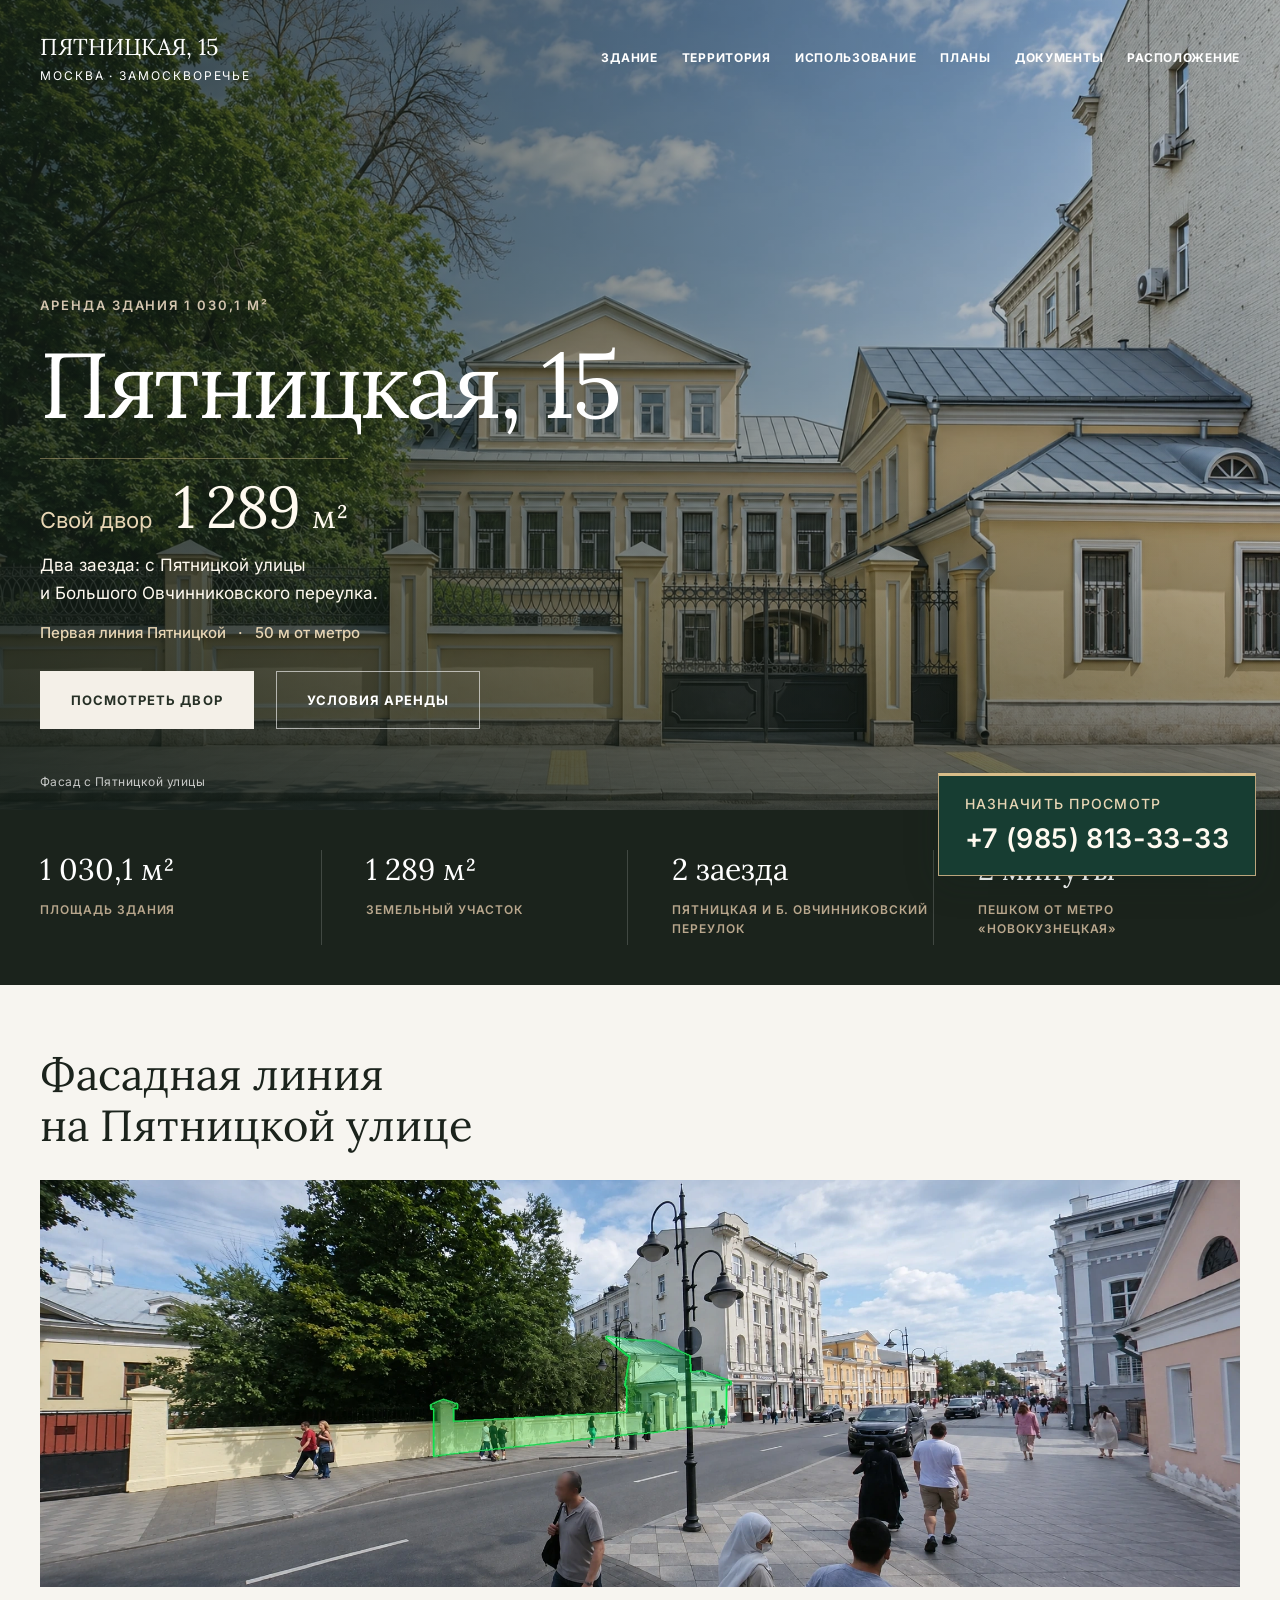
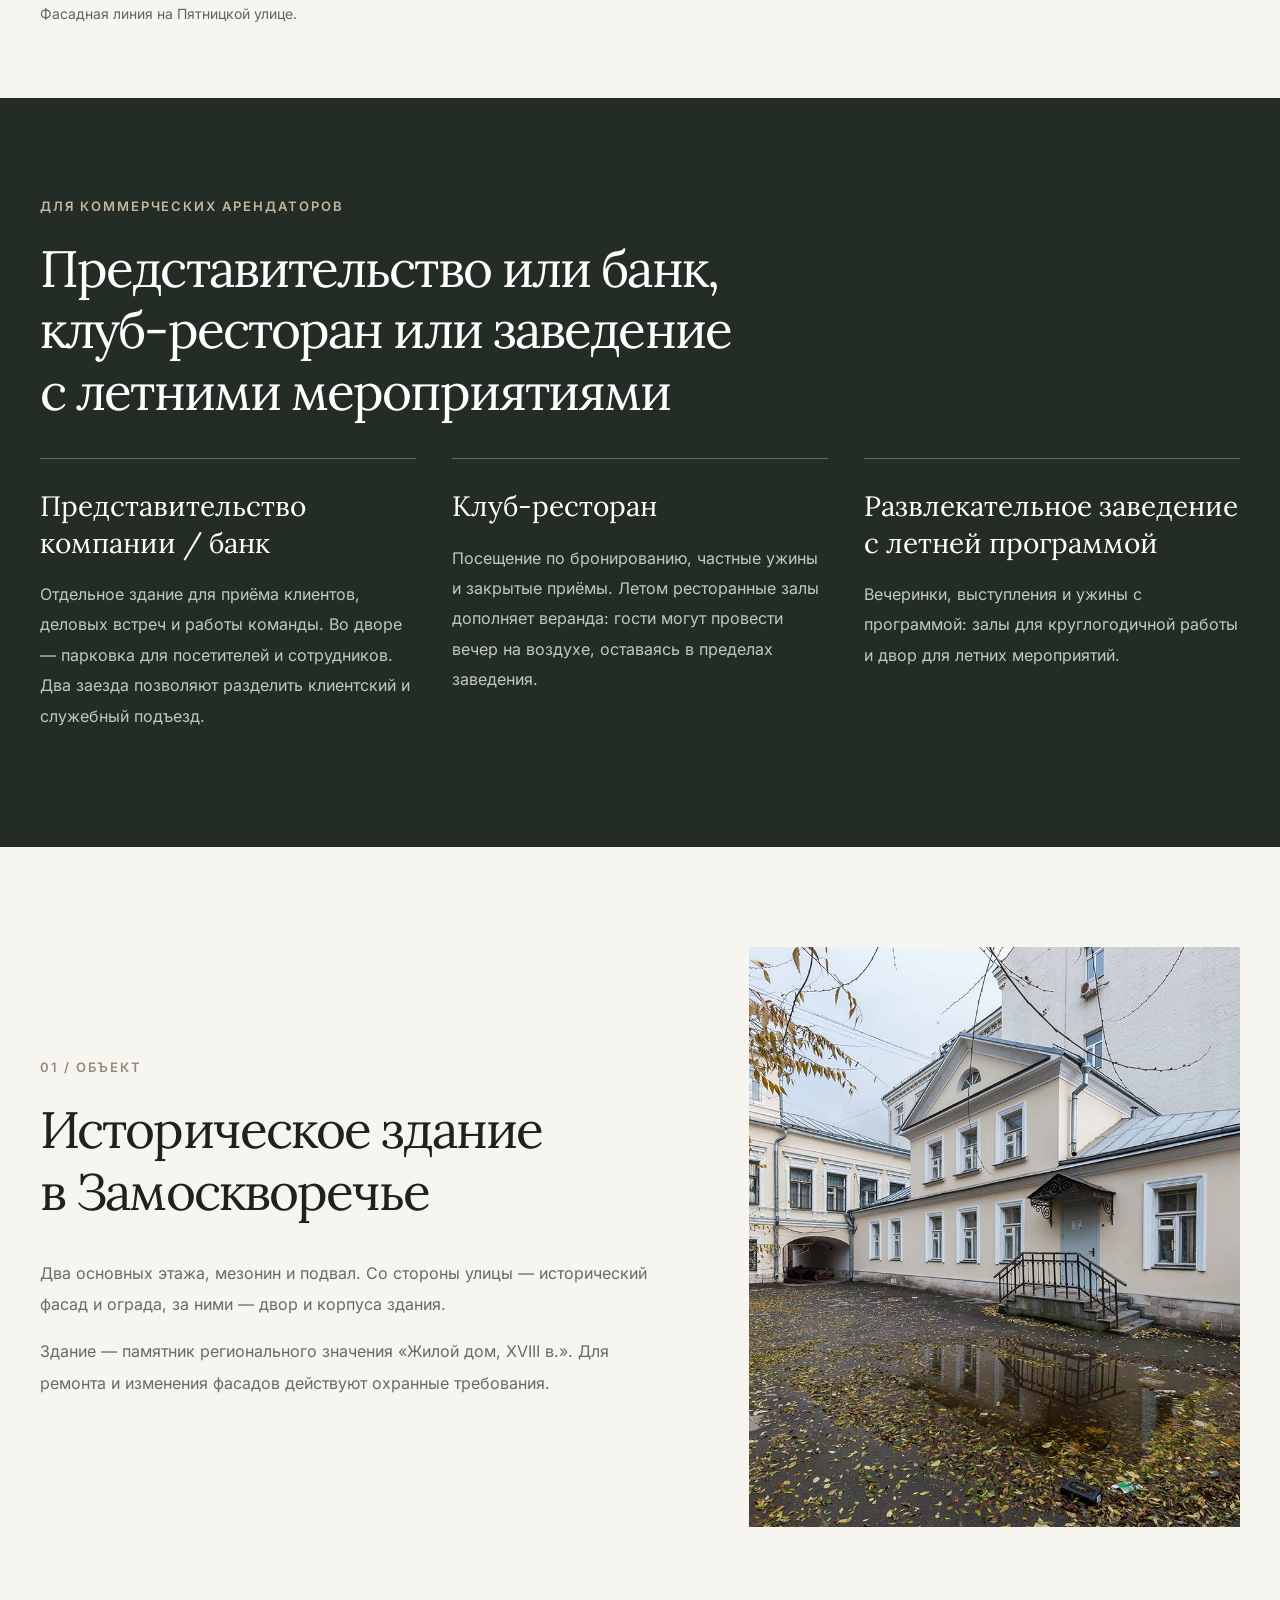
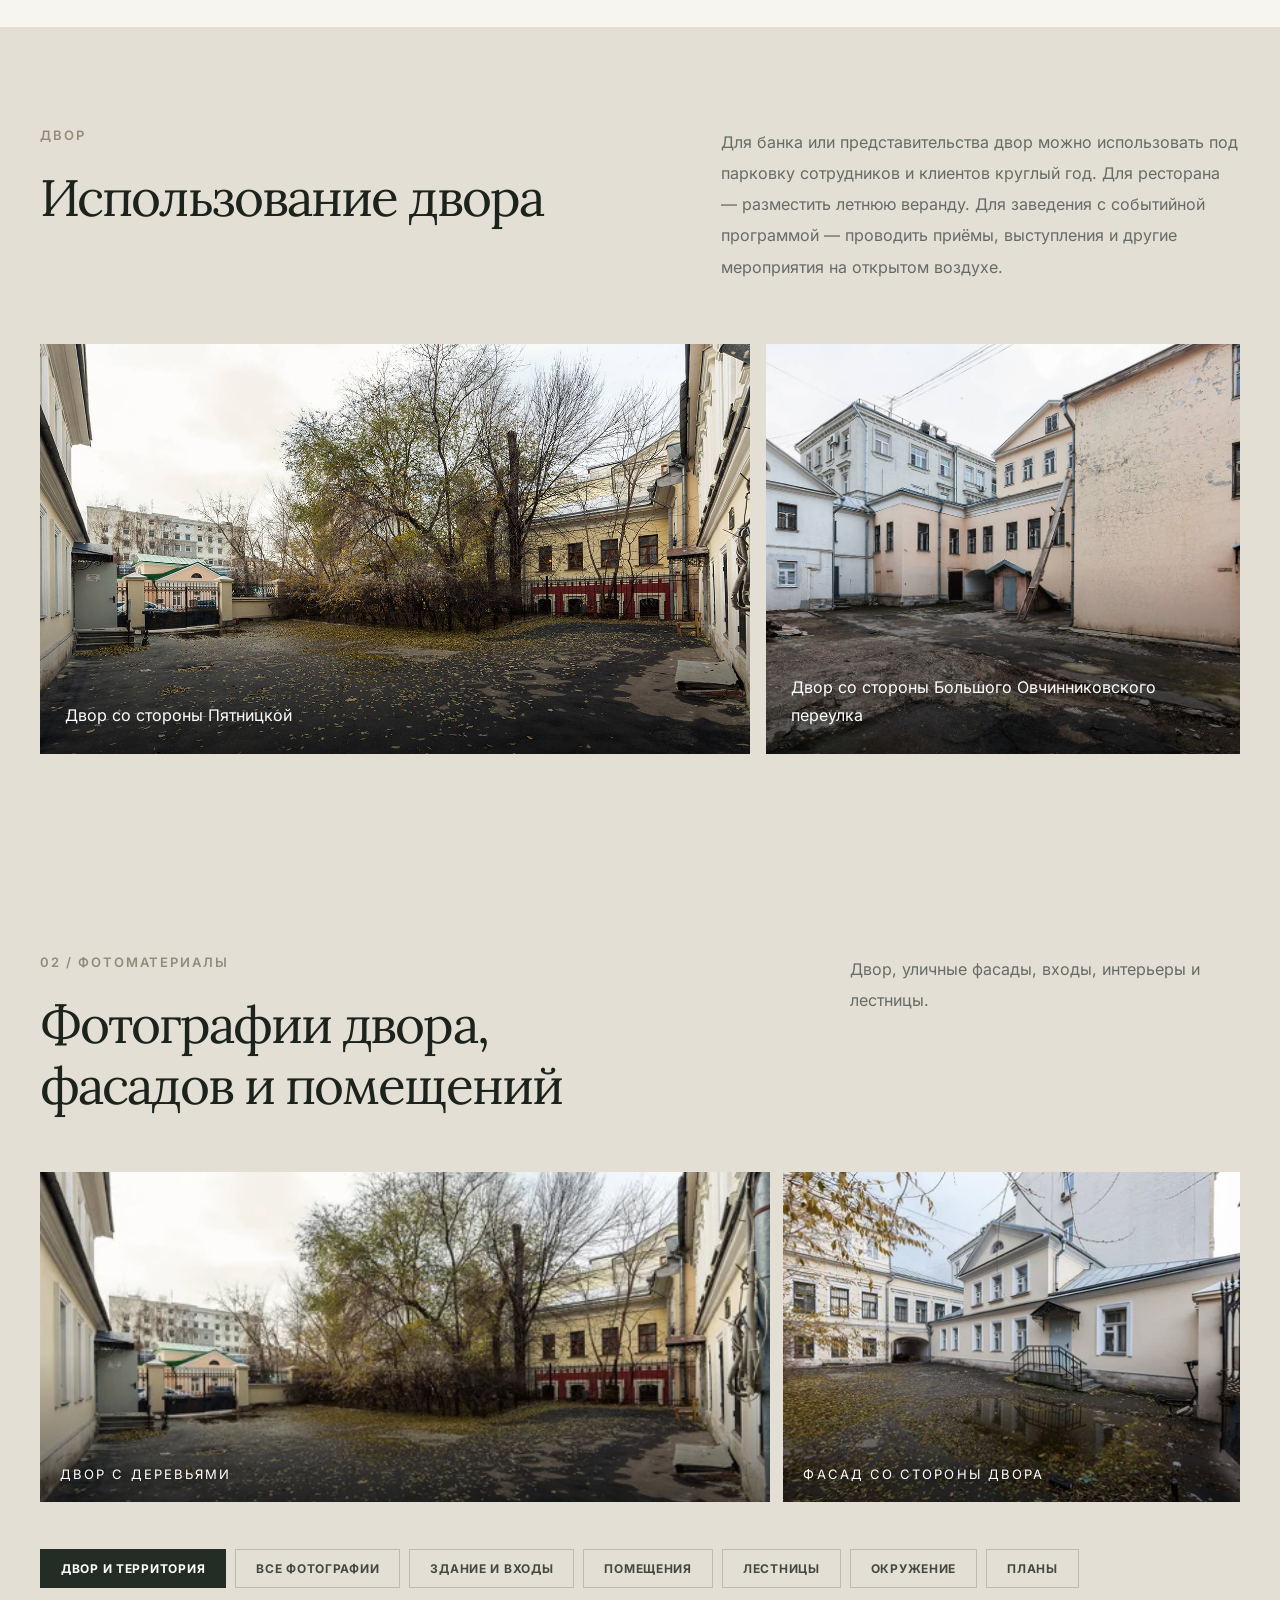
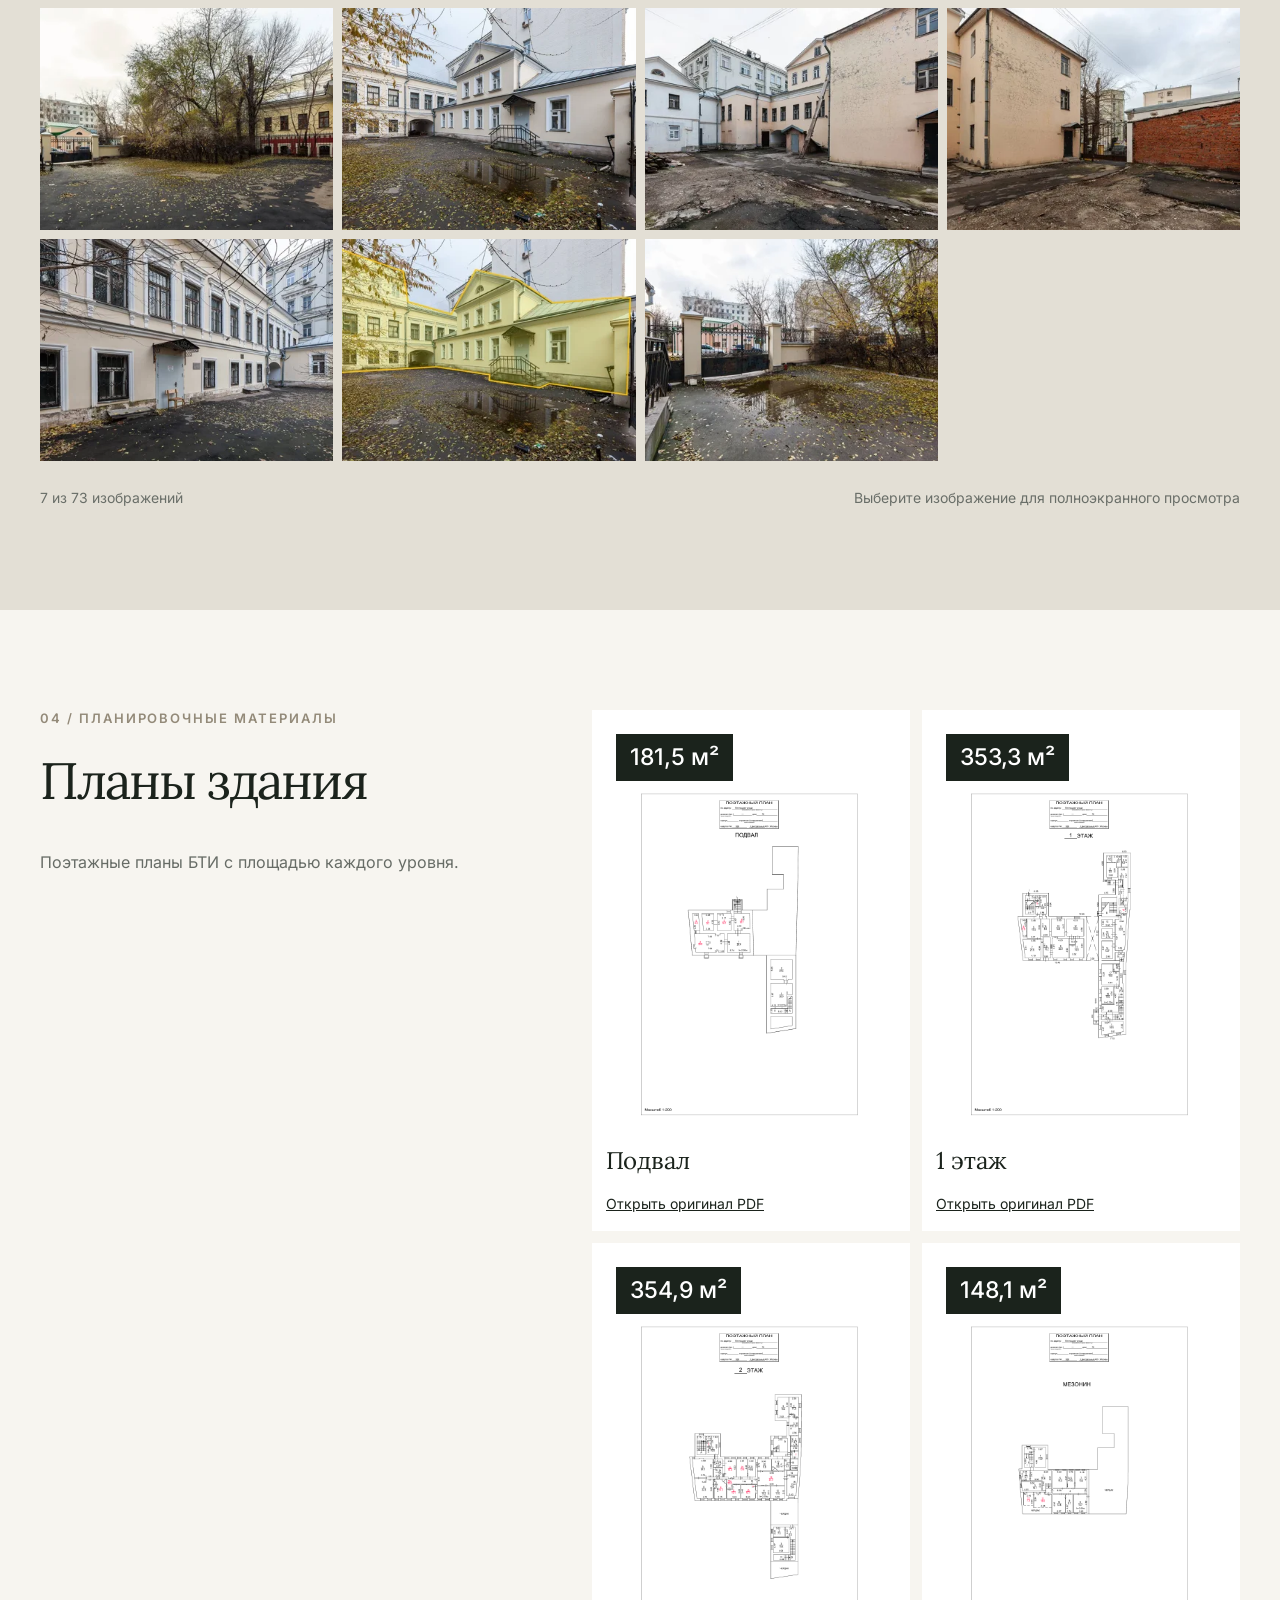
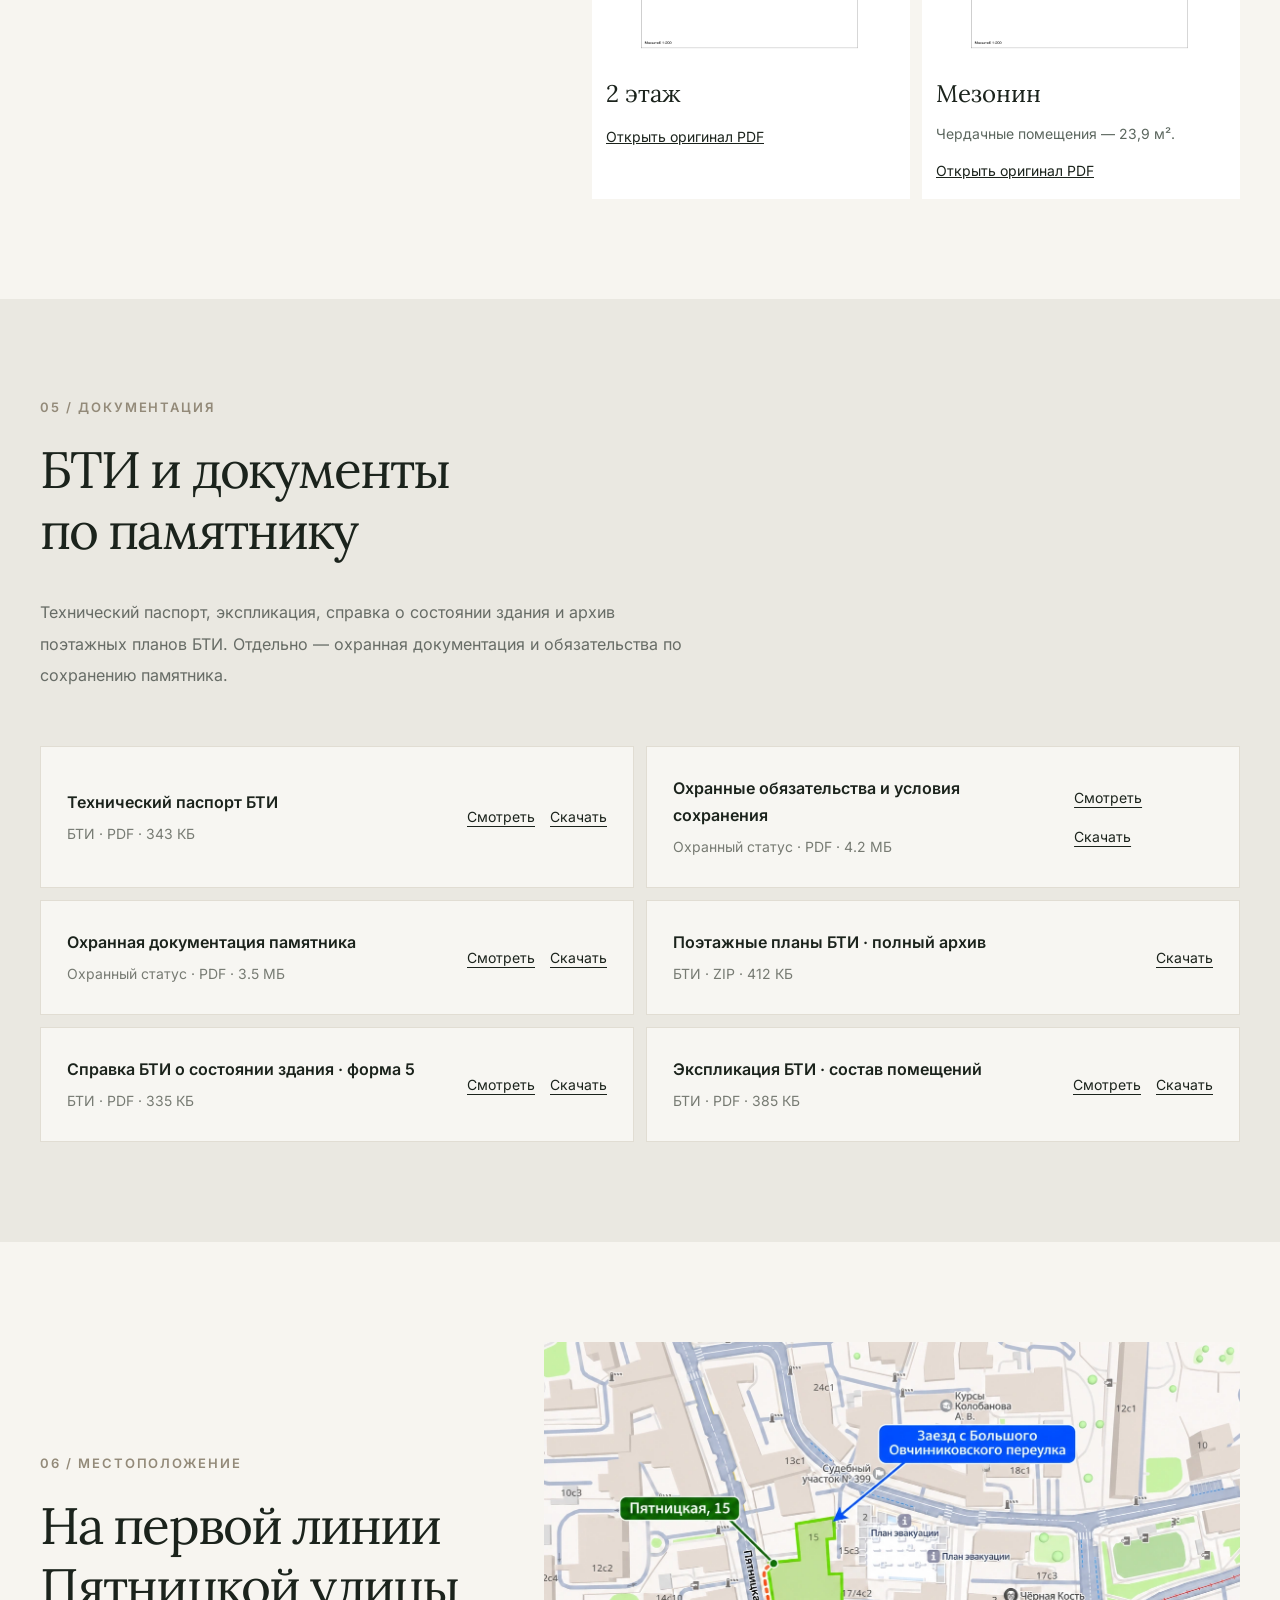
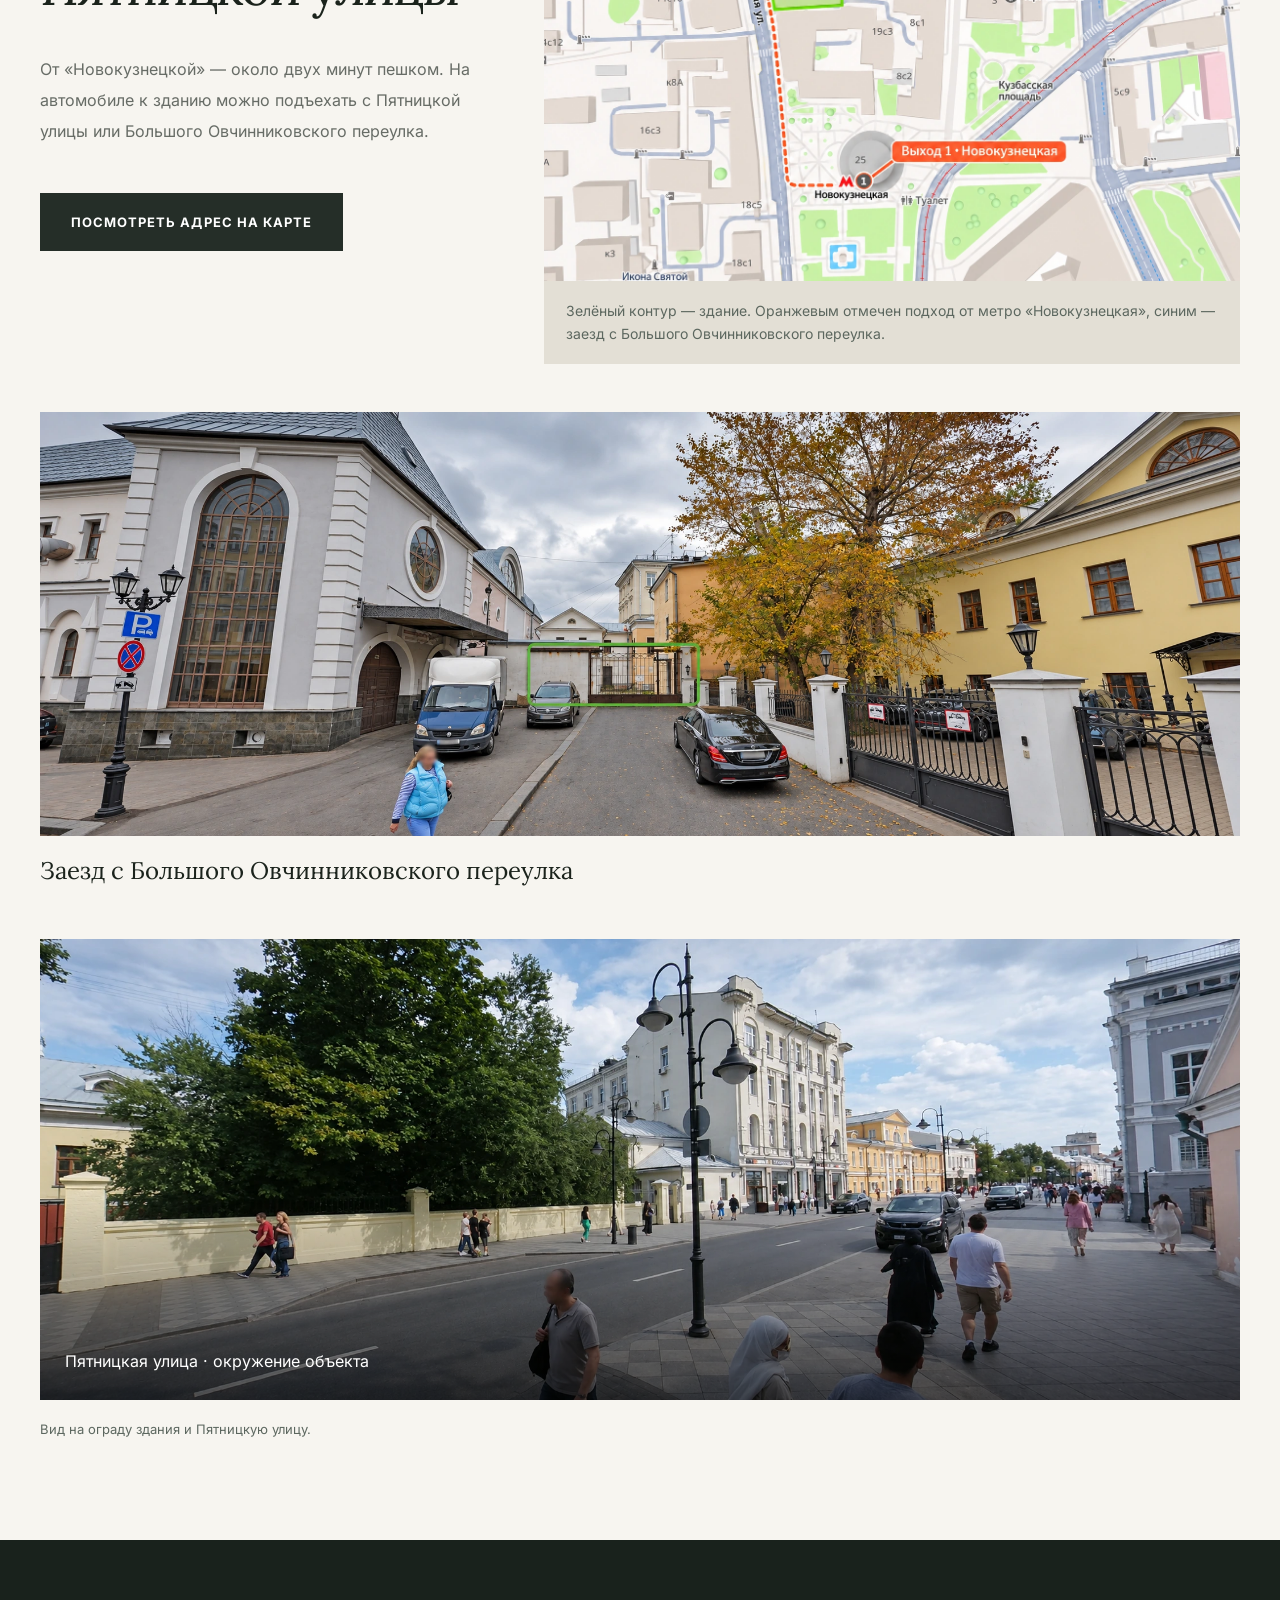
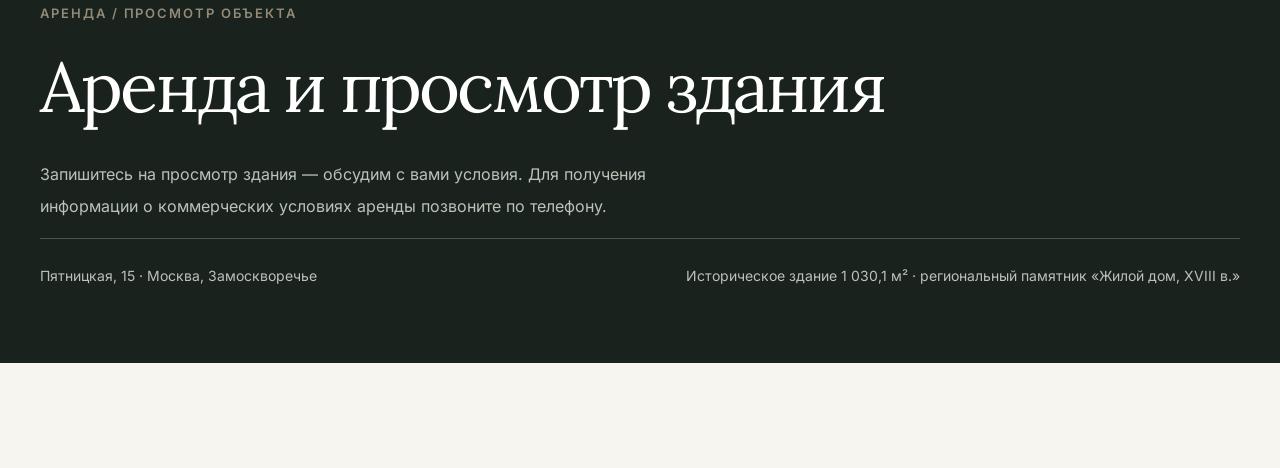
==== commit 1347cb69: "Lead hero with private courtyard area, two entrances and metro proximity" ====
--- a/pyatnitskaya-15/index.html
+++ b/pyatnitskaya-15/index.html
@@ -63,9 +63,11 @@
 @media(max-width:600px){.viewing-contact{left:12px;right:12px;bottom:12px;min-width:0;max-width:none;padding:12px 18px 14px;gap:4px;align-items:center}.viewing-contact span{font-size:12px;letter-spacing:.1em}.viewing-contact a{font-size:25px}body{padding-bottom:115px}}
 
 .frontage-section{padding:64px 0 72px;background:#f7f5f0}.frontage-heading{display:flex;justify-content:space-between;gap:32px;align-items:end;margin-bottom:28px}.frontage-heading h2{font:400 clamp(32px,3.4vw,49px)/1.18 Lora,Georgia,serif;margin:0}.frontage-heading p{max-width:340px;margin:0;color:#5c675f;line-height:1.7}.frontage-figure{margin:0}.frontage-figure button{display:block;width:100%;padding:0;border:0;background:#e3dfd5;cursor:zoom-in}.frontage-figure img{display:block;width:100%;height:auto}.frontage-figure figcaption{font-size:14px;line-height:1.6;color:#5c675f;padding-top:16px}@media(max-width:600px){.frontage-section{padding:44px 0}.frontage-heading{display:block;margin-bottom:22px}.frontage-heading p{margin-top:18px}.frontage-figure button{overflow:auto}.frontage-figure img{width:100%;min-height:230px;object-fit:cover;object-position:46% center}.frontage-figure figcaption{font-size:13px}}
+
+.hero-inner{bottom:10%;max-width:1000px}.hero h1{margin:18px 0 22px;font-size:clamp(62px,7.2vw,112px)}.hero-yard{display:flex;align-items:baseline;gap:22px;width:fit-content;border-top:1px solid #d8bd8970;padding-top:16px;margin-bottom:12px}.hero-yard>span{font:400 22px/1.4 Inter,Arial,sans-serif;color:#e8d6b5}.hero-yard strong{font:400 clamp(44px,4.6vw,65px)/1.08 Lora,Georgia,serif;letter-spacing:-.035em;color:#fffaf0;white-space:nowrap}.hero-yard small{font-size:.55em;letter-spacing:0}.hero-access{font:400 17px/1.65 Inter,Arial,sans-serif;margin:0 0 14px;color:#fffaf0}.hero-location{font:500 15px/1.6 Inter,Arial,sans-serif;color:#e8d6b5;margin:0}.hero-location span{padding:0 8px}.hero-bottom{margin-top:26px}@media(max-width:600px){.hero{height:100svh;min-height:780px}.hero-inner{bottom:143px}.hero h1{font-size:54px;line-height:1.1;margin:16px 0 20px}.hero .caps{font-size:11px;letter-spacing:.13em}.hero-yard{gap:18px;padding-top:15px;margin-bottom:12px}.hero-yard>span{font-size:18px}.hero-yard strong{font-size:49px}.hero-access{font-size:15px;line-height:1.65;margin-bottom:13px}.hero-location{font-size:14px;max-width:310px}.hero-location span{padding:0 4px}.hero-bottom{gap:10px;margin-top:22px}.hero-bottom .cta{font-size:10px;padding:13px 15px}.photo-note{bottom:119px;font-size:10px}}
 </style><link rel="canonical" href="https://xn--15-6kc5akqny2b0fg.xn--p1ai/"><meta property="og:type" content="website"><meta property="og:locale" content="ru_RU"><meta property="og:site_name" content="Пятницкая, 15"><meta property="og:title" content="Пятницкая, 15 — аренда здания"><meta property="og:description" content="Здание 1 030,1 м² с приватной территорией, парковкой и двумя заездами в Замоскворечье."><meta property="og:url" content="https://xn--15-6kc5akqny2b0fg.xn--p1ai/"><meta property="og:image" content="https://xn--15-6kc5akqny2b0fg.xn--p1ai/assets/editorial/facade-share.jpg"><meta property="og:image:type" content="image/jpeg"><meta property="og:image:alt" content="Фасад здания на Пятницкой, 15"><meta name="twitter:card" content="summary_large_image"><meta name="twitter:image" content="https://xn--15-6kc5akqny2b0fg.xn--p1ai/assets/editorial/facade-share.jpg"></head><body>
 <header class="top"><a class="brand" href="#">ПЯТНИЦКАЯ, 15<span>МОСКВА · ЗАМОСКВОРЕЧЬЕ</span></a><nav id="nav" class="links"><a href="#building">Здание</a><a href="#territory">Территория</a><a href="#advantages">Использование</a><a href="#plans">Планы</a><a href="#docs">Документы</a><a href="#location">Расположение</a></nav><button class="menu" id="menu" aria-label="Открыть меню">☰</button></header>
-<section class="hero"><div id="heroPic" class="hero-visual"></div><div class="hero-inner"><div class="caps">Аренда · Замоскворечье · Пятницкая улица</div><h1>Пятницкая, 15</h1><div class="hero-sub">Аренда здания 1 030,1 м²<br>Приватная территория, парковка и два заезда</div><div class="hero-bottom"><a class="cta" href="#territory">Посмотреть двор</a><a class="cta ghost" href="#contact">Условия аренды</a></div></div><div class="photo-note">Фасад с Пятницкой улицы</div></section>
+<section class="hero"><div id="heroPic" class="hero-visual"></div><div class="hero-inner"><div class="caps">Аренда здания 1 030,1 м²</div><h1>Пятницкая, 15</h1><div class="hero-yard"><span>Свой двор</span><strong>1 289 <small>м²</small></strong></div><p class="hero-access">Два заезда: с Пятницкой улицы<br>и Большого Овчинниковского переулка.</p><p class="hero-location">Первая линия Пятницкой <span>·</span> 50 м от метро</p><div class="hero-bottom"><a class="cta" href="#territory">Посмотреть двор</a><a class="cta ghost" href="#contact">Условия аренды</a></div></div><div class="photo-note">Фасад с Пятницкой улицы</div></section>
 <div class="stats"><div class="stat"><strong>1 030,1 м²</strong><small>Площадь здания</small></div><div class="stat"><strong>1 289 м²</strong><small>Земельный участок</small></div><div class="stat"><strong>2 заезда</strong><small>Пятницкая и Б. Овчинниковский переулок</small></div><div class="stat"><strong>2 минуты</strong><small>Пешком от метро «Новокузнецкая»</small></div></div>
 <section class="frontage-section" id="frontage"><div class="wrap"><div class="frontage-heading"><h2>Фасадная линия<br>на Пятницкой улице</h2></div><figure class="frontage-figure"><button type="button" data-visual-src="assets/editorial/pyatnitskaya-frontage-v3.webp" data-visual-title="Фасадная линия на Пятницкой улице" aria-label="Увеличить фотографию с границами фасада на Пятницкой улице"><img src="assets/editorial/pyatnitskaya-frontage-v3.webp" alt="Общий вид Пятницкой улицы: фасадная линия объекта выделена зелёным контуром" loading="eager"></button><figcaption>Фасадная линия на Пятницкой улице.</figcaption></figure></div></section>
 <section class="section dark commercial-section" id="advantages"><div class="wrap"><div class="no">Для коммерческих арендаторов</div><h2 class="title">Представительство или банк,<br>клуб-ресторан или заведение<br>с летними мероприятиями</h2><div class="concept-grid"><article class="adv"><h3>Представительство компании / банк</h3><p>Отдельное здание для приёма клиентов, деловых встреч и работы команды. Во дворе — парковка для посетителей и сотрудников. Два заезда позволяют разделить клиентский и служебный подъезд.</p></article><article class="adv"><h3>Клуб-ресторан</h3><p>Посещение по бронированию, частные ужины и закрытые приёмы. Летом ресторанные залы дополняет веранда: гости могут провести вечер на воздухе, оставаясь в пределах заведения.</p></article><article class="adv"><h3>Развлекательное заведение с летней программой</h3><p>Вечеринки, выступления и ужины с программой: залы для круглогодичной работы и двор для летних мероприятий.</p></article></div></div></section>
